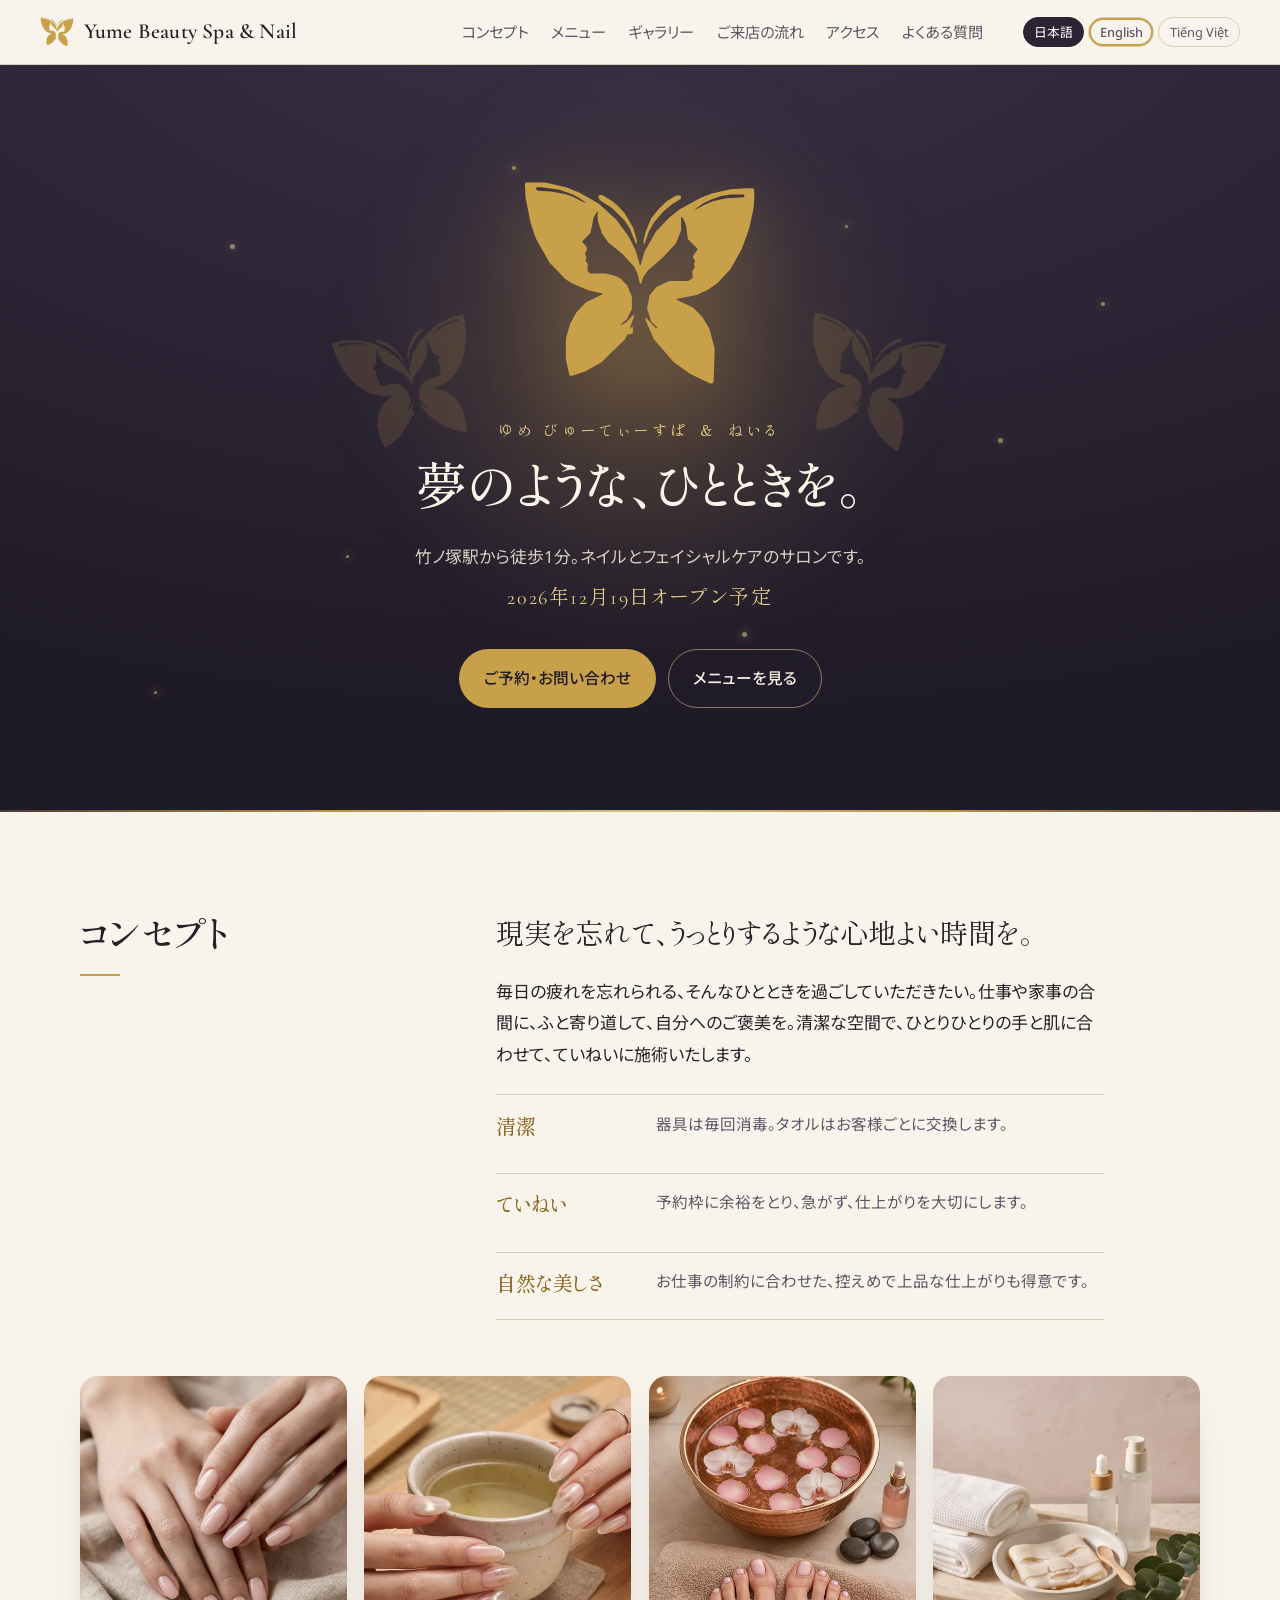
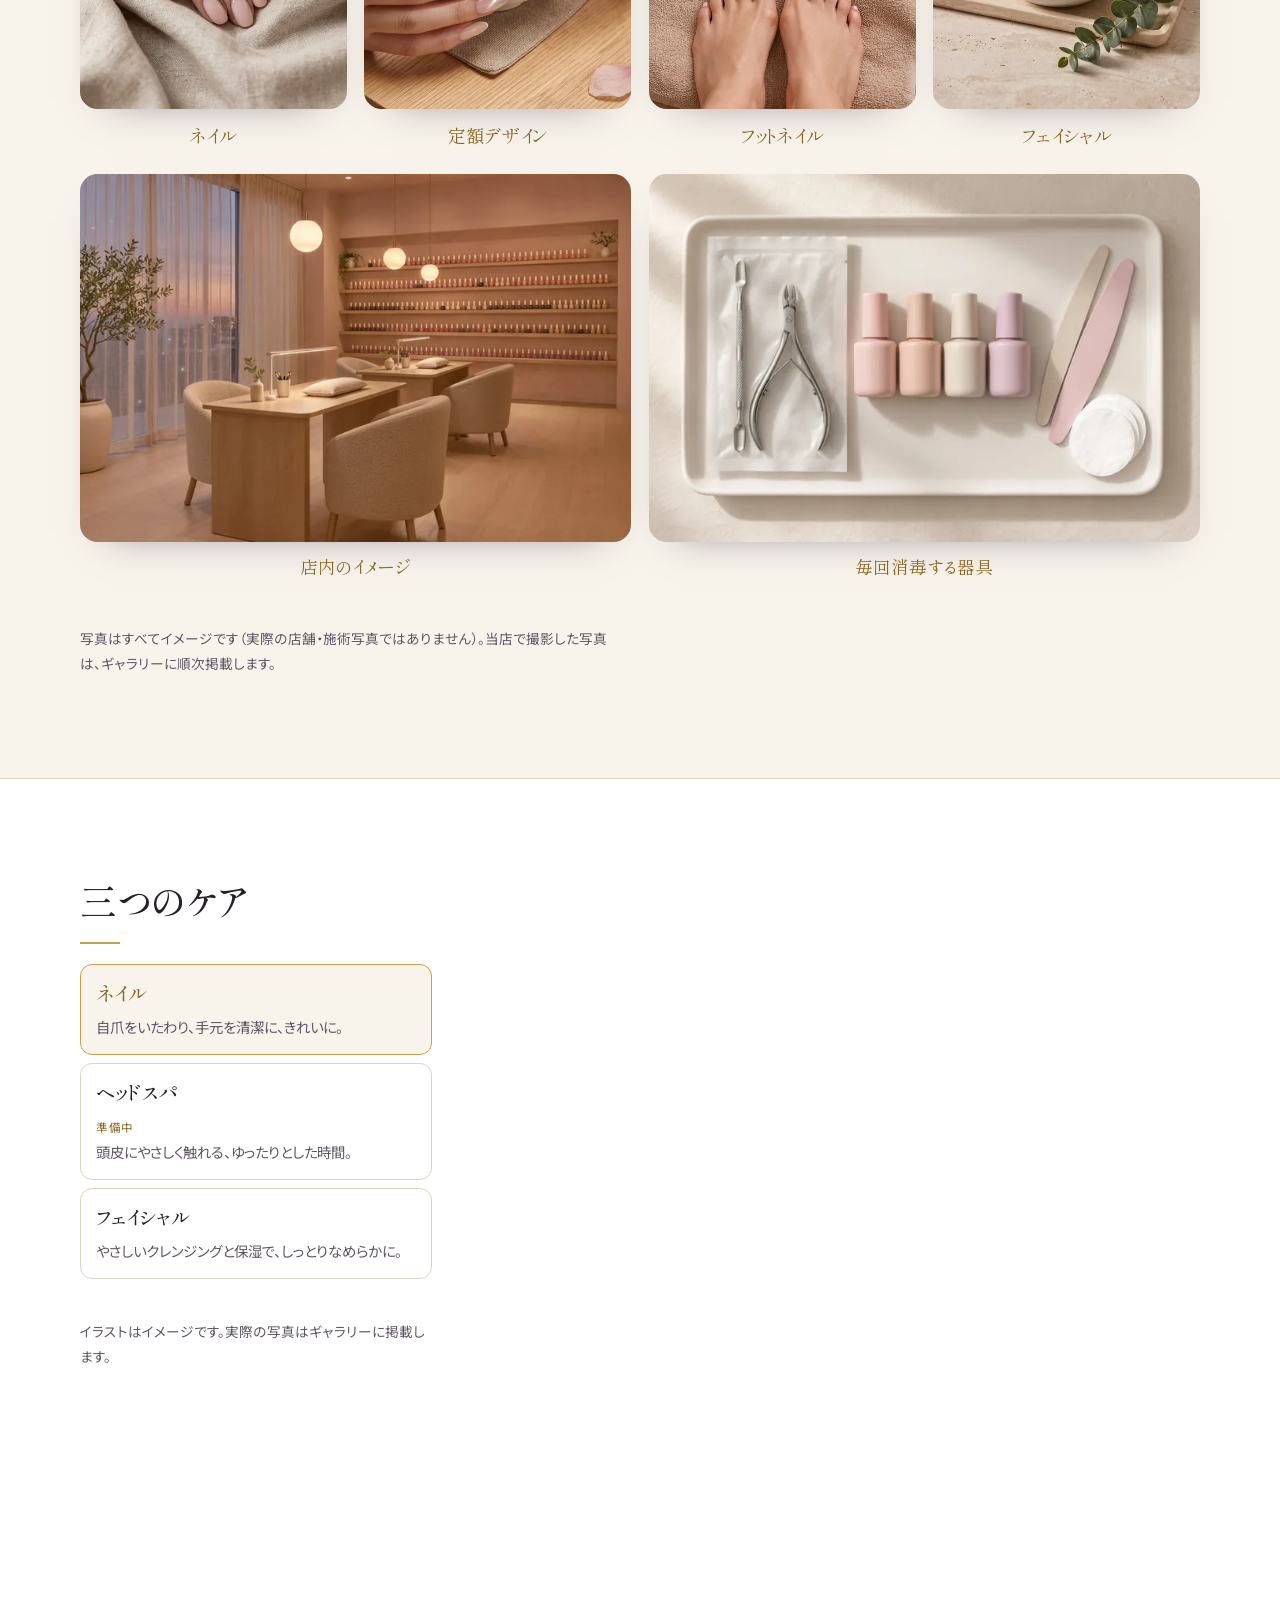
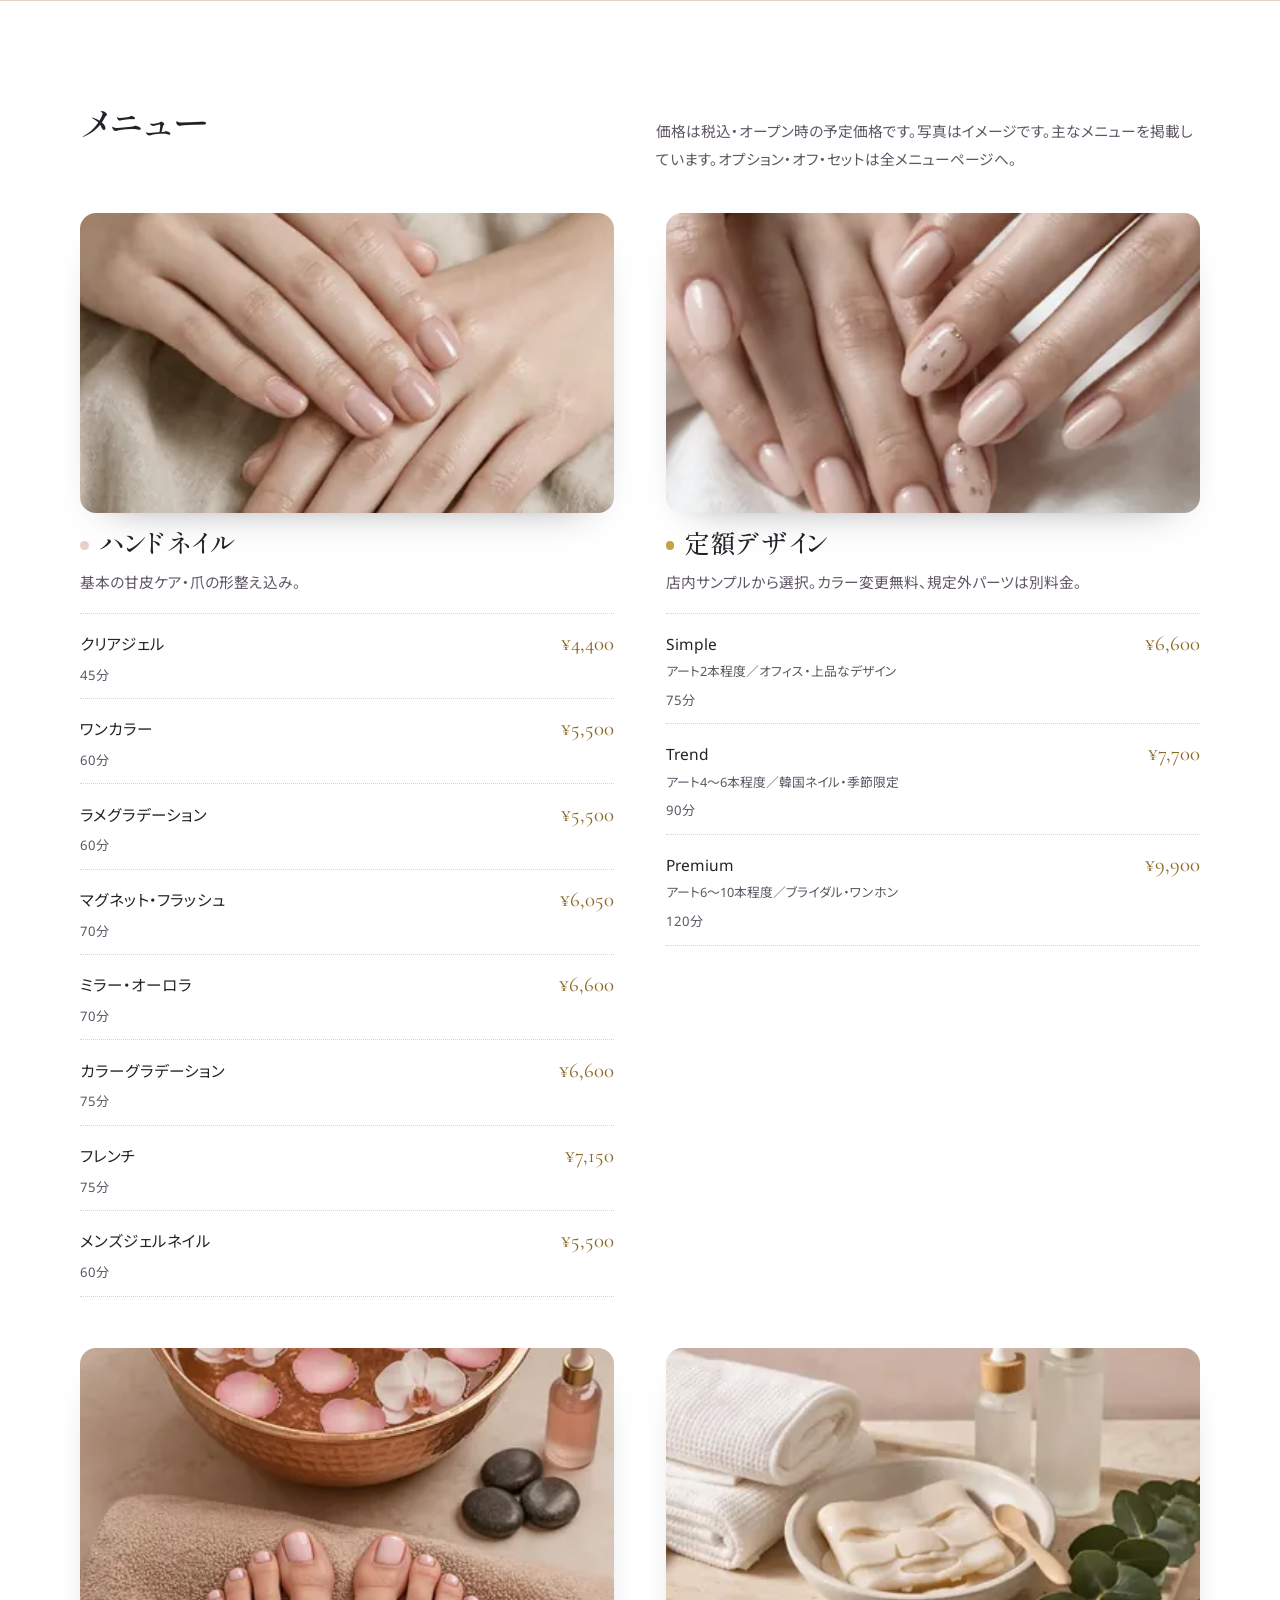
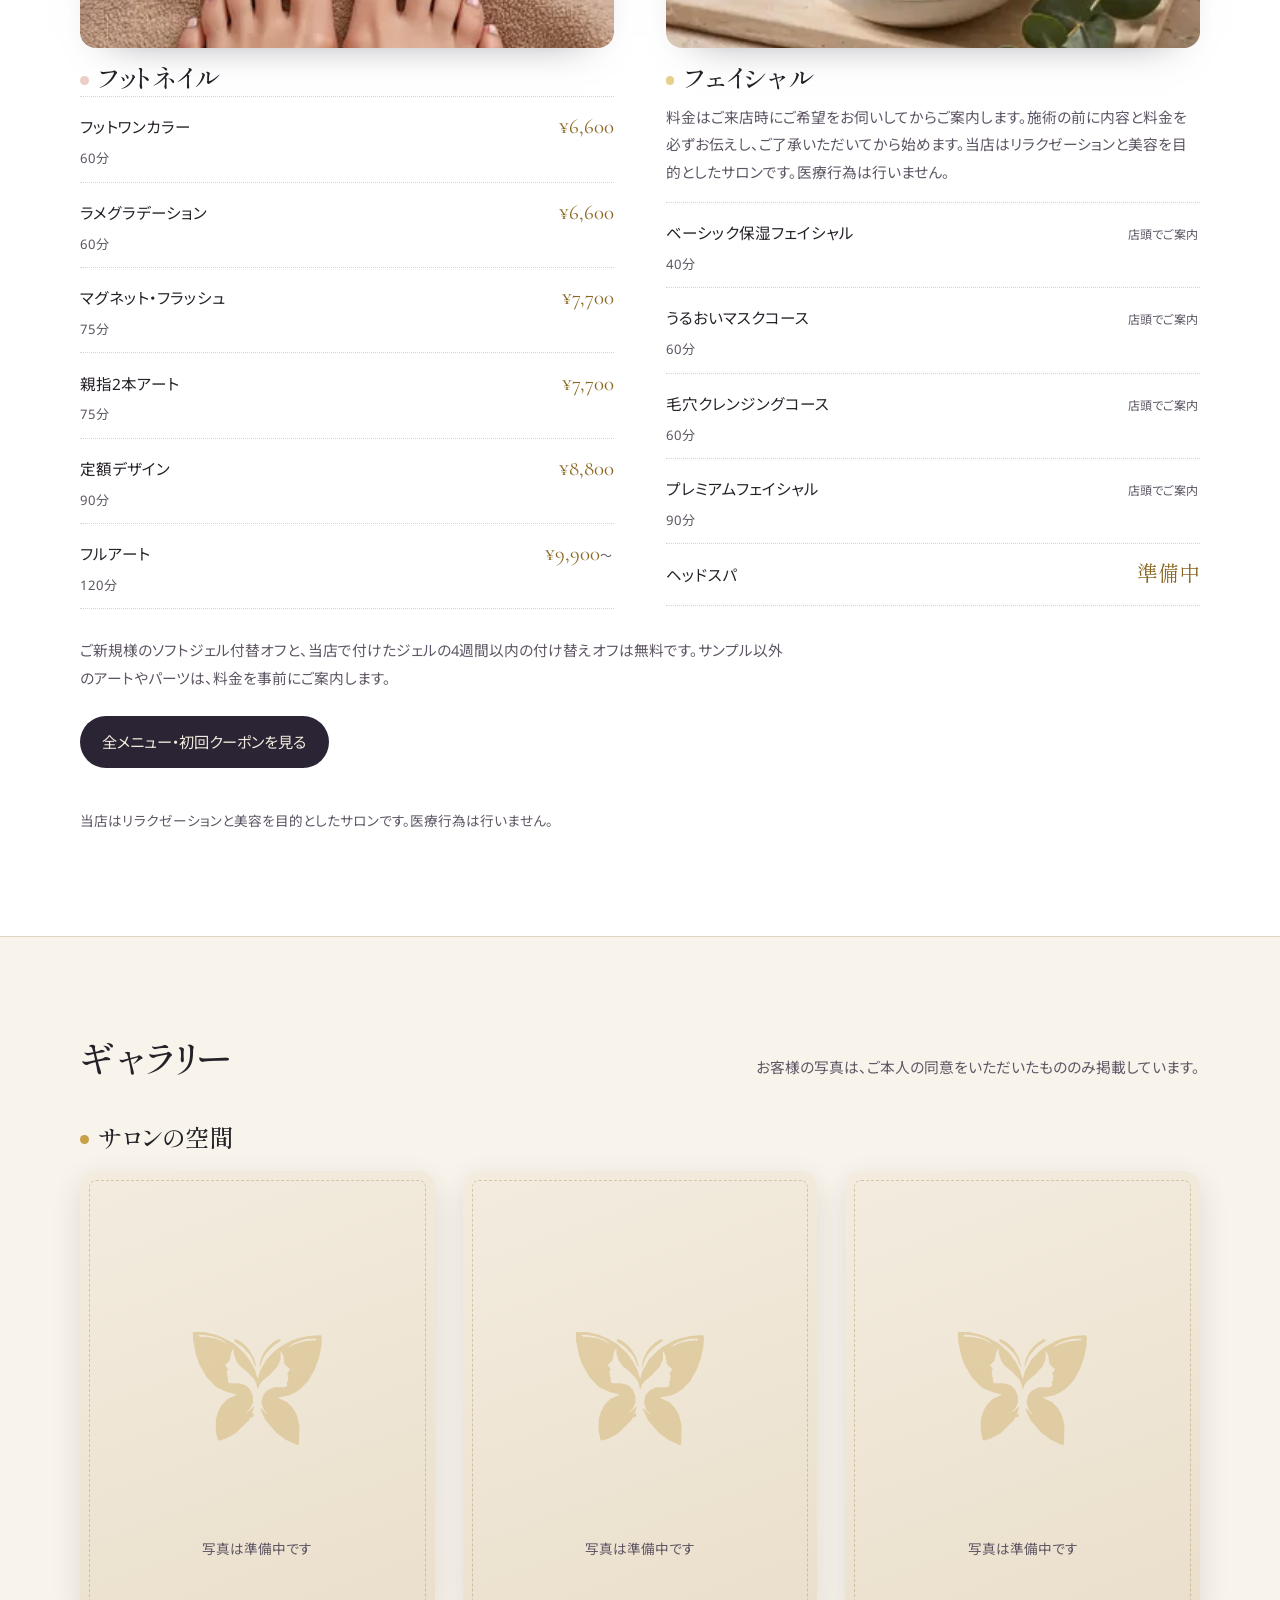
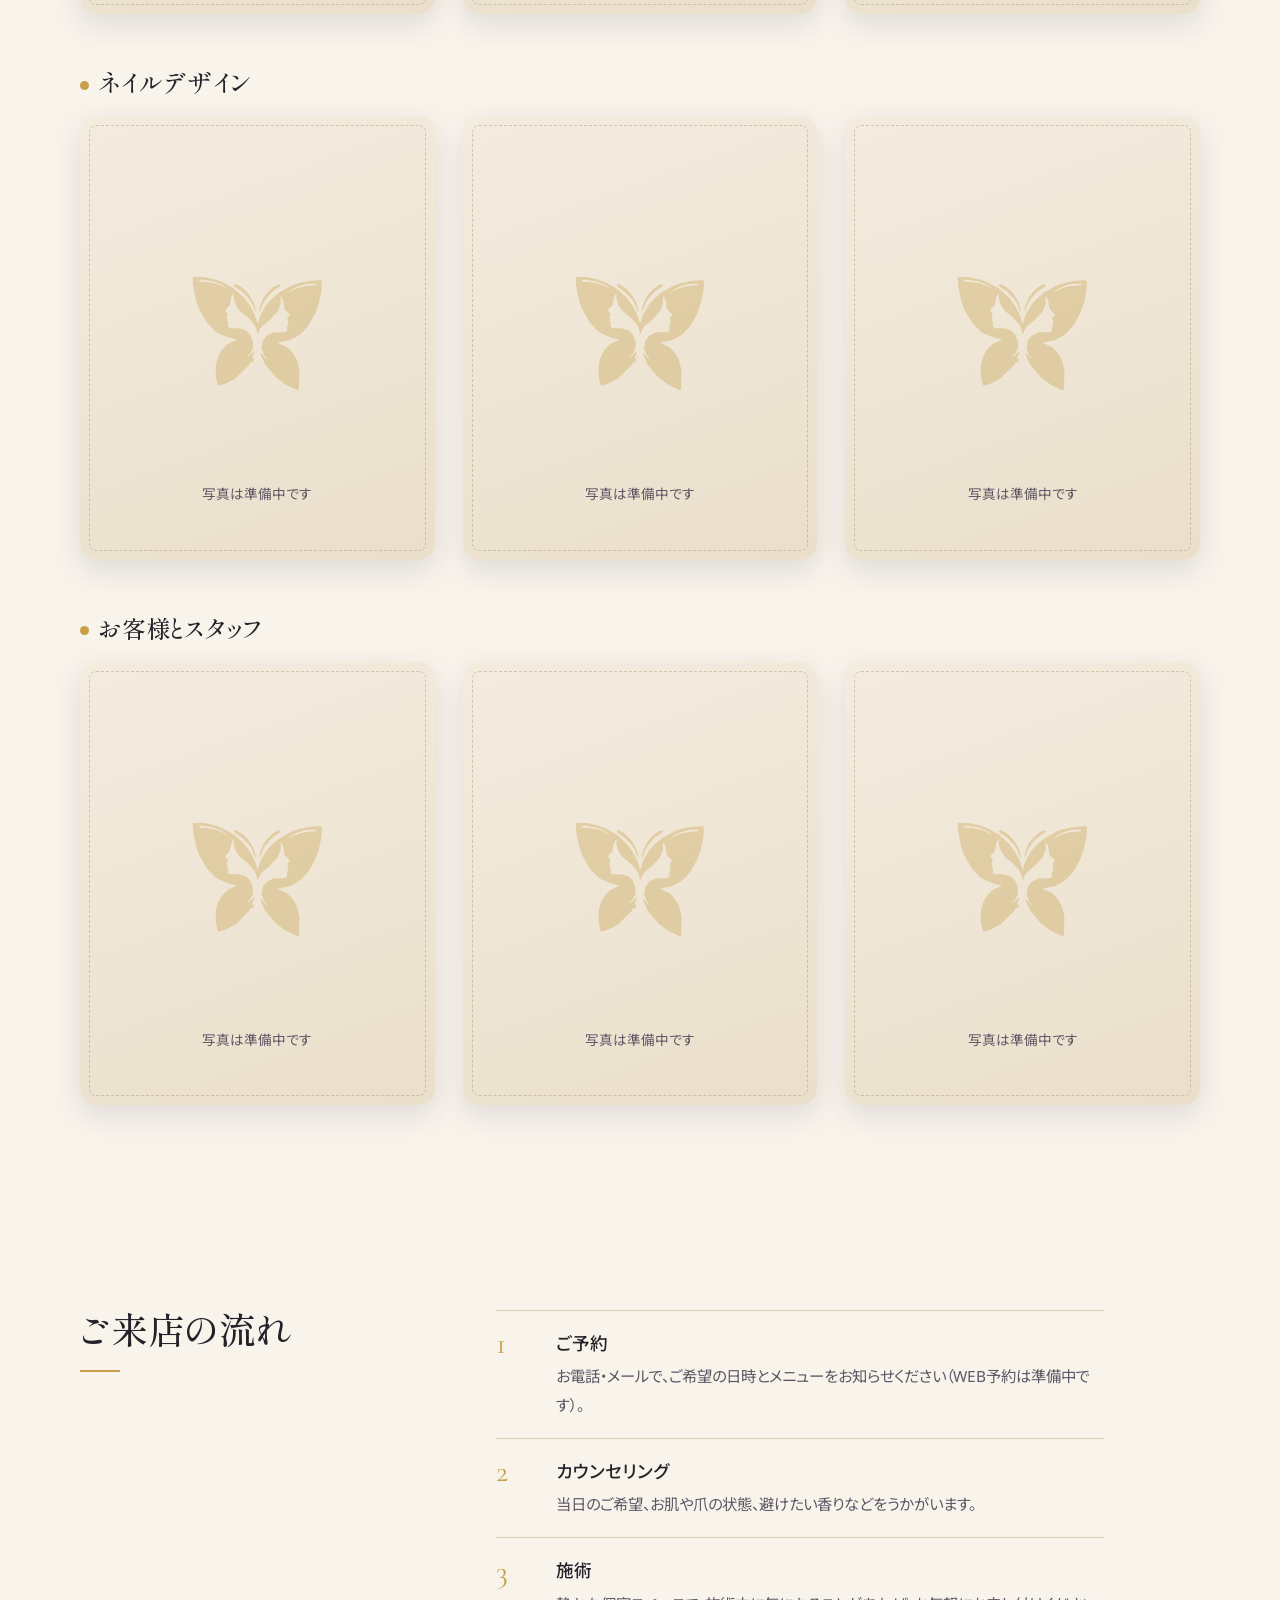
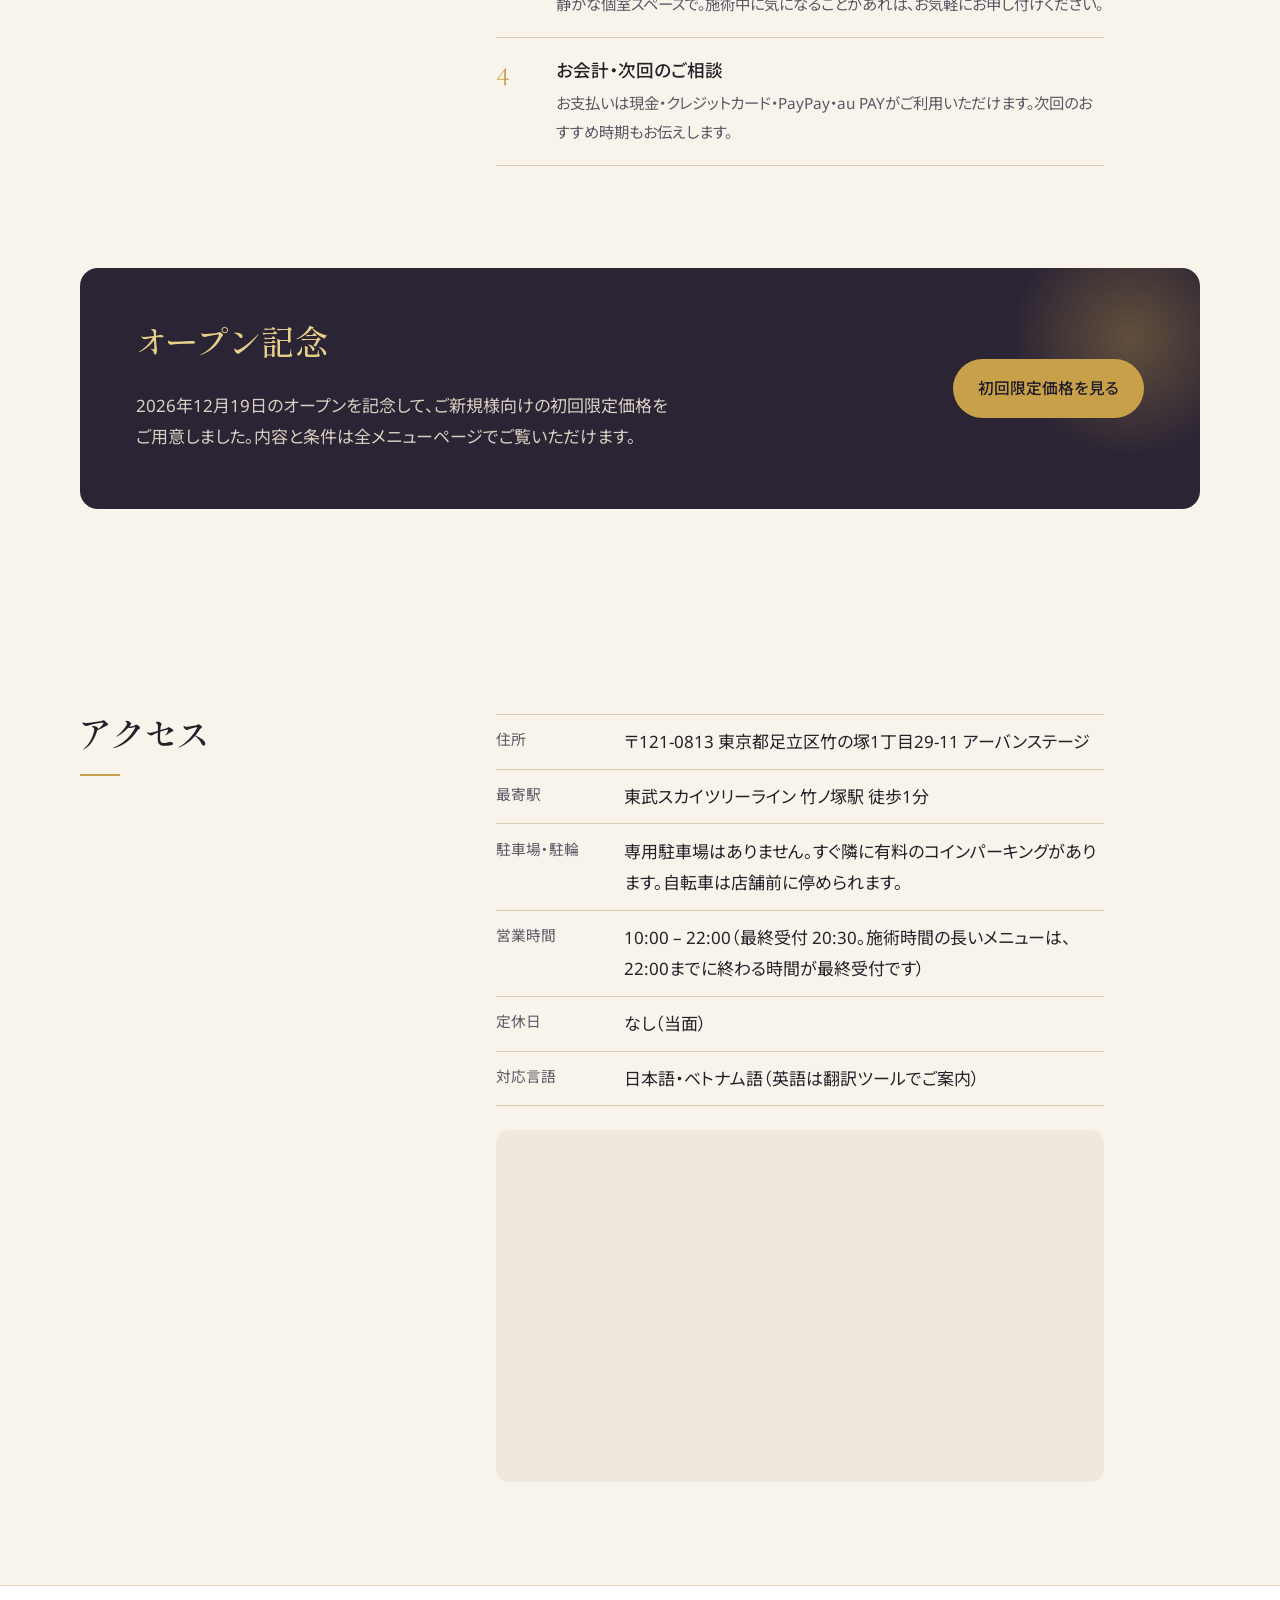
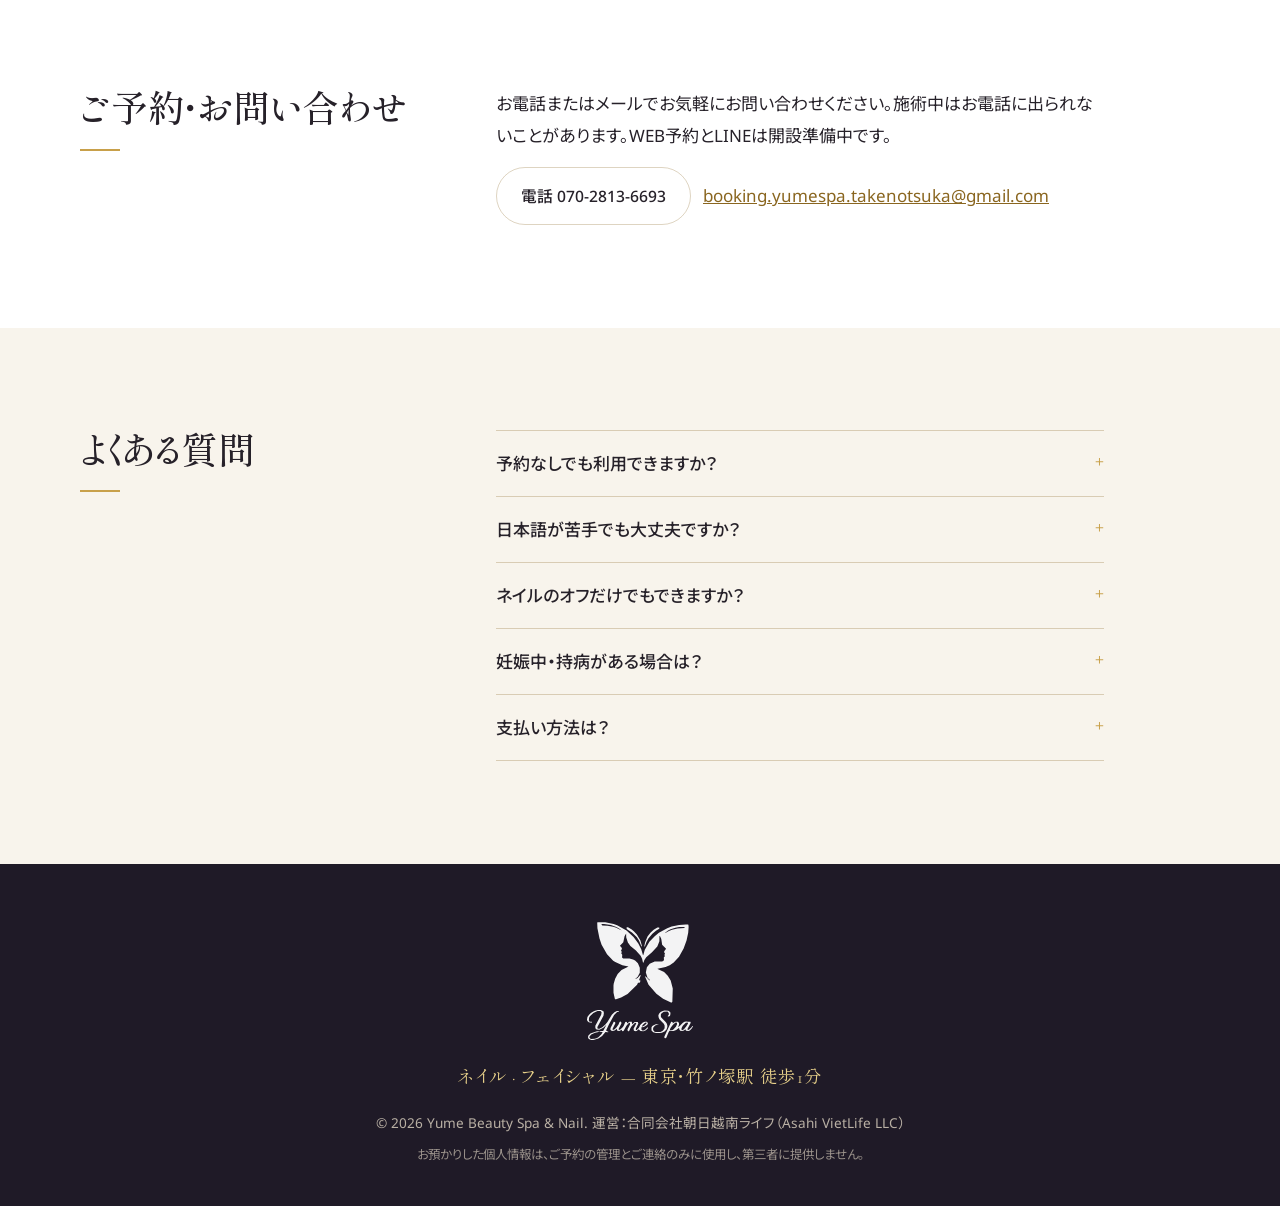
==== index.html @ cce5e90c "Gắn tên miền chính thức yumebeautyspa.com (L-023): tệp CNAME, BASE mới, dựng lại trang, sitemap, PDF" ====
<!doctype html>
<!-- Tệp này do tools/build.mjs tạo ra. Đừng sửa tay: sửa src/template.html hoặc assets/js/i18n.js rồi chạy node tools/build.mjs -->
<html lang="ja" data-page-lang="ja" data-base="">
<head>
  <meta charset="utf-8">
  <meta name="viewport" content="width=device-width, initial-scale=1">
  <title>Yume Beauty Spa &amp; Nail｜竹ノ塚駅徒歩1分のネイル＆フェイシャルケアサロン</title>
  <meta name="description" content="Yume Beauty Spa &amp; Nail は東京都足立区竹の塚、竹ノ塚駅から徒歩1分のネイル＆フェイシャルケアサロン。ジェルネイル、定額デザイン、長さ出し、フットネイル、フェイシャルケア。日本語・ベトナム語で対応。2026年12月19日オープン予定。">
  <meta property="og:title" content="Yume Beauty Spa &amp; Nail｜竹ノ塚駅徒歩1分のネイル＆フェイシャルケアサロン">
  <meta property="og:description" content="夢のような、ひとときを。竹ノ塚駅徒歩1分のネイル＆フェイシャルケアサロン。2026年12月19日オープン予定。">
  <meta property="og:type" content="website">
  <meta property="og:image" content="https://yumebeautyspa.com/assets/img/logo.png">
  <meta name="theme-color" content="#2B2434">
  <link rel="icon" href="assets/img/icon-32.png" sizes="32x32">
  <link rel="apple-touch-icon" href="assets/img/icon-180.png">
  <link rel="preconnect" href="https://fonts.googleapis.com">
  <link rel="preconnect" href="https://fonts.gstatic.com" crossorigin>
  <link href="https://fonts.googleapis.com/css2?family=Cormorant+Garamond:ital,wght@0,400;0,500;0,600;1,400&family=Shippori+Mincho:wght@400;500&family=Noto+Sans+JP:wght@400;500&family=Noto+Sans:wght@400;500&display=swap" rel="stylesheet">
  <link rel="stylesheet" href="assets/css/style.css">
  <script type="application/ld+json">
  {
    "@context": "https://schema.org",
    "@type": "BeautySalon",
    "name": "Yume Beauty Spa & Nail",
    "alternateName": "ユメ ビューティースパ＆ネイル",
    "description": "竹ノ塚駅徒歩1分のネイル＆フェイシャルケアサロン",
    "address": {
      "@type": "PostalAddress",
      "postalCode": "121-0813",
      "addressRegion": "東京都",
      "addressLocality": "足立区",
      "streetAddress": "竹の塚1丁目29-11 アーバンステージ",
      "addressCountry": "JP"
    },
    "geo": { "@type": "GeoCoordinates", "latitude": 35.7929113, "longitude": 139.7912284 },
    "hasMap": "https://www.google.com/maps?cid=10276560440520517902",
    "openingHours": "Mo-Su 10:00-22:00",
    "openingHoursSpecification": [{
      "@type": "OpeningHoursSpecification",
      "dayOfWeek": ["Monday", "Tuesday", "Wednesday", "Thursday", "Friday", "Saturday", "Sunday"],
      "opens": "10:00",
      "closes": "22:00"
    }],
    "url": "https://yumebeautyspa.com/",
    "telephone": "+81-70-2813-6693",
    "email": "booking.yumespa.takenotsuka@gmail.com",
    "priceRange": "¥¥",
    "paymentAccepted": "現金, クレジットカード, PayPay, au PAY",
    "knowsLanguage": ["ja", "vi"]
  }
  </script>
  <link rel="canonical" href="https://yumebeautyspa.com/">
  <link rel="alternate" hreflang="ja" href="https://yumebeautyspa.com/">
  <link rel="alternate" hreflang="en" href="https://yumebeautyspa.com/en/">
  <link rel="alternate" hreflang="vi" href="https://yumebeautyspa.com/vi/">
  <link rel="alternate" hreflang="x-default" href="https://yumebeautyspa.com/">
  <meta property="og:url" content="https://yumebeautyspa.com/">
  <script type="application/ld+json">
{
  "@context": "https://schema.org",
  "@type": "FAQPage",
  "inLanguage": "ja",
  "mainEntity": [
    {
      "@type": "Question",
      "name": "予約なしでも利用できますか？",
      "acceptedAnswer": {
        "@type": "Answer",
        "text": "空きがあればご案内できますが、小さなサロンのためご予約をおすすめします。"
      }
    },
    {
      "@type": "Question",
      "name": "日本語が苦手でも大丈夫ですか？",
      "acceptedAnswer": {
        "@type": "Answer",
        "text": "はい。ベトナム語でご案内できます。英語は翻訳ツールを使ってご案内します。"
      }
    },
    {
      "@type": "Question",
      "name": "ネイルのオフだけでもできますか？",
      "acceptedAnswer": {
        "@type": "Answer",
        "text": "できます。他店で付けたジェルのオフもご相談ください。"
      }
    },
    {
      "@type": "Question",
      "name": "妊娠中・持病がある場合は？",
      "acceptedAnswer": {
        "@type": "Answer",
        "text": "ご予約時にお知らせください。内容によってはお受けできないメニューがあります。医師にご相談のうえご利用ください。"
      }
    },
    {
      "@type": "Question",
      "name": "支払い方法は？",
      "acceptedAnswer": {
        "@type": "Answer",
        "text": "現金、クレジットカード（VISA・Mastercard・JCB・AMEX）、PayPay、au PAYがご利用いただけます。"
      }
    }
  ]
}
  </script>
</head>
<body>

<a class="skip" href="#menu" data-i18n="skip">メニューへ移動</a>

<header class="top" id="top">
  <a class="brand" href="#top" aria-label="Yume Beauty Spa &amp; Nail">
    <img src="assets/img/icon-gold.svg" alt="" width="34" height="30">
    <span>Yume Beauty Spa &amp; Nail</span>
  </a>
  <nav class="nav" aria-label="Site">
    <a href="#concept" data-i18n="nav.concept">コンセプト</a>
    <a href="#menu" data-i18n="nav.menu">メニュー</a>
    <a href="#gallery" data-i18n="nav.gallery">ギャラリー</a>
    <a href="#flow" data-i18n="nav.flow">ご来店の流れ</a>
    <a href="#access" data-i18n="nav.access">アクセス</a>
    <a href="#faq" data-i18n="nav.faq">よくある質問</a>
  </nav>
  <div class="lang" role="group" aria-label="Language">
    <button type="button" data-lang="ja" data-href="" aria-pressed="true">日本語</button>
    <button type="button" data-lang="en" data-href="en/" aria-pressed="false">English</button>
    <button type="button" data-lang="vi" data-href="vi/" aria-pressed="false">Tiếng Việt</button>
  </div>
</header>

<main>

  <!-- Techniques: 6-layer parallax scene, float loop, mouse parallax (desktop), gold particles, clip-path title reveal -->
  <section class="hero scene" data-scene="hero" aria-labelledby="hero-title">
    <div class="layer depth-0" data-depth="0" aria-hidden="true"></div>
    <div class="layer depth-1" data-depth="1" aria-hidden="true"><span class="glow"></span></div>
    <div class="layer depth-2" data-depth="2" aria-hidden="true">
      <img class="companion companion-l" src="assets/img/icon-gold.svg" alt="" width="458" height="405">
      <img class="companion companion-r" src="assets/img/icon-gold.svg" alt="" width="458" height="405">
    </div>
    <div class="layer depth-5" data-depth="5" aria-hidden="true"><span class="dust d1"></span><span class="dust d2"></span><span class="dust d3"></span><span class="dust d4"></span><span class="dust d5"></span><span class="dust d6"></span><span class="dust d7"></span><span class="dust d8"></span></div>
    <div class="hero-inner layer depth-4" data-depth="4">
      <img class="hero-butterfly" src="assets/img/icon-gold.svg" alt="" width="458" height="405" data-depth="3">
      <p class="hero-kana" data-i18n="hero.kana">ゆめ びゅーてぃーすぱ ＆ ねいる</p>
      <h1 id="hero-title" class="reveal-title" data-i18n="hero.title">夢のような、ひとときを。</h1>
      <p class="hero-lead" data-i18n="hero.lead">竹ノ塚駅から徒歩1分。ネイルとフェイシャルケアのサロンです。</p>
      <p class="hero-open" data-i18n="hero.open">2026年12月19日オープン予定</p>
      <div class="hero-actions">
        <a class="btn btn-gold" id="cta-line" href="#booking" data-i18n="cta.book">ご予約・お問い合わせ</a>
        <a class="btn btn-ghost" href="#menu" data-i18n="cta.menu">メニューを見る</a>
      </div>
    </div>
  </section>

  <section class="section concept" id="concept" aria-labelledby="concept-title">
    <div class="wrap two">
      <div class="col-title">
        <h2 id="concept-title" data-i18n="concept.title">コンセプト</h2>
      </div>
      <div class="col-body">
        <p class="big" data-animate="words" data-i18n="concept.lead">現実を忘れて、うっとりするような心地よい時間を。</p>
        <p data-i18n="concept.body">毎日の疲れを忘れられる、そんなひとときを過ごしていただきたい。仕事や家事の合間に、ふと寄り道して、自分へのご褒美を。清潔な空間で、ひとりひとりの手と肌に合わせて、ていねいに施術いたします。</p>
        <ul class="values">
          <li><strong data-i18n="concept.v1">清潔</strong><span data-i18n="concept.v1b">器具は毎回消毒。タオルはお客様ごとに交換します。</span></li>
          <li><strong data-i18n="concept.v2">ていねい</strong><span data-i18n="concept.v2b">予約枠に余裕をとり、急がず、仕上がりを大切にします。</span></li>
          <li><strong data-i18n="concept.v3">自然な美しさ</strong><span data-i18n="concept.v3b">お仕事の制約に合わせた、控えめで上品な仕上がりも得意です。</span></li>
        </ul>
      </div>
    </div>
    <!-- Ảnh minh họa do AI tạo (Canva, 26/11/2026) – không phải ảnh tại quán. Nguồn: assets/img/photos/CREDITS.md. Ảnh chụp tại quán thì đưa vào mục Gallery. -->
    <div class="wrap photo-wrap">
      <ul class="photo-band">
        <li><figure><img src="assets/img/photos/gel-one-900.webp" srcset="assets/img/photos/gel-one-480.webp 480w, assets/img/photos/gel-one-900.webp 900w" sizes="(max-width: 720px) 46vw, 260px" width="900" height="1125" loading="lazy" decoding="async" alt="ピンクベージュのワンカラージェルネイルをした手" data-i18n-alt="photos.a1"><figcaption data-i18n="photos.c1">ネイル</figcaption></figure></li>
        <li><figure><img src="assets/img/photos/set-design-900.webp" srcset="assets/img/photos/set-design-480.webp 480w, assets/img/photos/set-design-900.webp 900w" sizes="(max-width: 720px) 46vw, 260px" width="900" height="1125" loading="lazy" decoding="async" alt="フレンチとマグネットのデザインネイルをした手と湯のみ" data-i18n-alt="photos.a2"><figcaption data-i18n="photos.c2">定額デザイン</figcaption></figure></li>
        <li><figure><img src="assets/img/photos/foot-900.webp" srcset="assets/img/photos/foot-480.webp 480w, assets/img/photos/foot-900.webp 900w" sizes="(max-width: 720px) 46vw, 260px" width="900" height="1125" loading="lazy" decoding="async" alt="ピンクのフットネイルとフットバス" data-i18n-alt="photos.a4"><figcaption data-i18n="photos.c4">フットネイル</figcaption></figure></li>
        <li><figure><img src="assets/img/photos/facial-items-900.webp" srcset="assets/img/photos/facial-items-480.webp 480w, assets/img/photos/facial-items-900.webp 900w" sizes="(max-width: 720px) 46vw, 260px" width="900" height="1125" loading="lazy" decoding="async" alt="タオルとうるおいマスク、スキンケアボトル" data-i18n-alt="photos.a3"><figcaption data-i18n="photos.c3">フェイシャル</figcaption></figure></li>
      </ul>
      <ul class="space-band">
        <li><figure><img src="assets/img/photos/salon-1400.webp" srcset="assets/img/photos/salon-700.webp 700w, assets/img/photos/salon-1400.webp 1400w" sizes="(max-width: 720px) 92vw, 540px" width="1400" height="933" loading="lazy" decoding="async" alt="あたたかい照明のネイルサロンの店内イメージ" data-i18n-alt="photos.a5"><figcaption data-i18n="photos.c5">店内のイメージ</figcaption></figure></li>
        <li><figure><img src="assets/img/photos/tools-1400.webp" srcset="assets/img/photos/tools-700.webp 700w, assets/img/photos/tools-1400.webp 1400w" sizes="(max-width: 720px) 92vw, 540px" width="1400" height="933" loading="lazy" decoding="async" alt="個包装の器具とジェルのボトルを並べたトレー" data-i18n-alt="photos.a6"><figcaption data-i18n="photos.c6">毎回消毒する器具</figcaption></figure></li>
      </ul>
      <p class="note small photo-note" data-i18n="photos.note">写真はすべてイメージです（実際の店舗・施術写真ではありません）。当店で撮影した写真は、ギャラリーに順次掲載します。</p>
    </div>
  </section>


  <!-- Showcase: original 2.5D vector character, 3 states (nail / head spa / facial), tilt + layer parallax. Illustration only; real photos go in the gallery. -->
  <section class="section showcase" id="showcase" aria-labelledby="showcase-title">
    <div class="wrap two">
      <div class="col-title">
        <h2 id="showcase-title" data-i18n="showcase.title">三つのケア</h2>
        <div class="state-tabs" role="tablist" aria-label="Service">
          <button type="button" role="tab" aria-selected="true" data-state="nail"><strong data-i18n="showcase.nail">ネイル</strong><span data-i18n="showcase.nail.d">自爪をいたわり、手元を清潔に、きれいに。</span></button>
          <button type="button" role="tab" aria-selected="false" data-state="head"><strong data-i18n="showcase.head">ヘッドスパ</strong><em class="tab-soon" data-i18n="showcase.soon">準備中</em><span data-i18n="showcase.head.d">頭皮にやさしく触れる、ゆったりとした時間。</span></button>
          <button type="button" role="tab" aria-selected="false" data-state="facial"><strong data-i18n="showcase.facial">フェイシャル</strong><span data-i18n="showcase.facial.d">やさしいクレンジングと保湿で、しっとりなめらかに。</span></button>
        </div>
        <p class="note small" data-i18n="showcase.note">イラストはイメージです。実際の写真はギャラリーに掲載します。</p>
      </div>
      <div class="col-body figure-wrap">
        <div class="figure-stage" id="figure-stage">
          <svg class="figure" viewBox="0 0 600 660" role="img" aria-label="Illustration of a woman enjoying nail, head spa and facial care" xmlns="http://www.w3.org/2000/svg" xmlns:xlink="http://www.w3.org/1999/xlink">
            <defs>
              <radialGradient id="fg-glow" cx="50%" cy="45%" r="55%"><stop offset="0" stop-color="#E7D08A" stop-opacity=".55"/><stop offset=".6" stop-color="#C8A04A" stop-opacity=".12"/><stop offset="1" stop-color="#C8A04A" stop-opacity="0"/></radialGradient>
              <linearGradient id="fg-skin" x1="0" y1="0" x2="1" y2="1"><stop offset="0" stop-color="#F7EBDF"/><stop offset="1" stop-color="#EBD3BF"/></linearGradient>
              <linearGradient id="fg-hair" x1="0" y1="0" x2="1" y2="1"><stop offset="0" stop-color="#4A3F5C"/><stop offset="1" stop-color="#2B2434"/></linearGradient>
              <linearGradient id="fg-nail" x1="0" y1="0" x2="0" y2="1"><stop offset="0" stop-color="#F6E3C8"/><stop offset=".55" stop-color="#E2B9A8"/><stop offset="1" stop-color="#C8A04A"/></linearGradient>
              <linearGradient id="fg-mask" x1="0" y1="0" x2="0" y2="1"><stop offset="0" stop-color="#FFFFFF" stop-opacity=".92"/><stop offset="1" stop-color="#F3EBDD" stop-opacity=".82"/></linearGradient>
              <filter id="fg-soft" x="-20%" y="-20%" width="140%" height="140%"><feGaussianBlur stdDeviation="1.2"/></filter>
              <symbol id="fg-finger" viewBox="-14 -90 28 100"><rect x="-11" y="-80" width="22" height="90" rx="11" fill="url(#fg-skin)"/><rect x="-8" y="-82" width="16" height="22" rx="8" fill="url(#fg-nail)"/><rect x="-5" y="-78" width="4" height="9" rx="2" fill="#fff" opacity=".7"/></symbol>
            </defs>

            <g class="fg-layer fg-bg" data-fdepth="0">
              <circle cx="300" cy="330" r="250" fill="url(#fg-glow)"/>
              <circle class="fg-ring" cx="300" cy="330" r="235" fill="none" stroke="#C8A04A" stroke-opacity=".25" stroke-width="1.2" stroke-dasharray="4 10"/>
            </g>

            <g class="fg-layer fg-hair" data-fdepth="1">
              <path class="fg-hairmass" d="M312,140 C230,112 160,160 150,262 C142,340 176,410 214,468 C236,520 220,580 190,640 C170,678 190,700 236,690 C300,676 330,620 332,560 L332,470 C300,420 282,330 292,220 C296,180 304,156 312,140 Z" fill="url(#fg-hair)"/>
              <path class="fg-strand s1" d="M214,470 C236,520 228,600 196,660" fill="none" stroke="#C8A04A" stroke-opacity=".55" stroke-width="1.6" stroke-linecap="round"/>
              <path class="fg-strand s2" d="M246,440 C262,520 250,600 220,672" fill="none" stroke="#E7D08A" stroke-opacity=".5" stroke-width="1.3" stroke-linecap="round"/>
              <path class="fg-strand s3" d="M190,260 C178,330 190,392 210,440" fill="none" stroke="#C8A04A" stroke-opacity=".4" stroke-width="1.2" stroke-linecap="round"/>
            </g>

            <g class="fg-layer fg-face" data-fdepth="2">
              <path d="M312,140 C352,150 372,195 374,236 C375,250 366,256 370,268 C380,282 400,296 398,306 C395,316 378,316 377,322 C382,330 390,336 388,348 C386,360 374,360 376,370 C380,384 376,400 366,406 C348,416 328,422 316,436 C314,458 318,482 332,500 C352,524 386,536 420,546 C450,554 462,570 462,640 L190,640 L190,580 C226,564 262,534 276,498 C284,474 286,440 284,404 C290,380 292,330 290,280 C288,220 296,170 312,140 Z" fill="url(#fg-skin)"/>
              <path d="M318,440 C320,466 330,488 346,500" fill="none" stroke="#E0C4AE" stroke-width="1.2" stroke-linecap="round" opacity=".9"/>
              <path class="fg-robe" d="M150,640 C176,586 236,556 318,560 C372,562 420,580 446,604 C456,614 460,626 460,640 Z" fill="#EFE8DC"/>
              <path d="M156,632 C190,588 246,566 318,568 C372,570 418,588 444,610" fill="none" stroke="#C8A04A" stroke-opacity=".7" stroke-width="1.6" stroke-linecap="round"/>
              <path d="M316,436 C322,452 334,470 352,480" fill="none" stroke="#D9B9A6" stroke-width="1.4" stroke-linecap="round" opacity=".8"/>
              <path class="fg-brow" d="M336,242 C350,236 364,239 372,247" fill="none" stroke="#3A3147" stroke-width="2.2" stroke-linecap="round"/>
              <path class="fg-eye" d="M342,268 C352,276 364,276 372,268" fill="none" stroke="#3A3147" stroke-width="2" stroke-linecap="round"/>
              <path d="M372,268 L379,272 M366,274 L370,280 M358,276 L360,283" stroke="#3A3147" stroke-width="1.4" stroke-linecap="round"/>
              <ellipse cx="358" cy="330" rx="16" ry="9" fill="#D9A6A0" opacity=".32" filter="url(#fg-soft)"/>
              <path d="M378,338 C384,336 390,340 388,348 C386,356 378,356 376,352" fill="#D9A6A0" opacity=".85"/>
              <path d="M298,292 C290,286 286,298 290,306 C294,314 302,310 302,302" fill="url(#fg-skin)" stroke="#E0C4AE" stroke-width="1"/>
              <path class="fg-mask" d="M312,140 C352,150 372,195 374,236 C375,250 366,256 370,268 C380,282 400,296 398,306 C395,316 378,316 377,322 C382,330 390,336 388,348 C386,360 374,360 376,370 C380,384 376,400 366,406 C348,416 328,422 316,436 L292,420 C292,330 288,220 296,170 Z" fill="url(#fg-mask)" opacity="0"/>
              <g class="fg-maskdots" opacity="0" fill="#fff"><circle cx="340" cy="300" r="3"/><circle cx="330" cy="360" r="2.4"/><circle cx="352" cy="392" r="2"/></g>
            </g>

            <g class="fg-layer fg-carehands" data-fdepth="3" opacity="0" stroke="#E3C9B4" stroke-width="1">
              <g transform="translate(252,168) rotate(205)"><g class="fg-carehand ch1">
                <ellipse cx="0" cy="30" rx="26" ry="34" fill="url(#fg-skin)"/>
                <rect x="-24" y="-30" width="14" height="62" rx="7" fill="url(#fg-skin)"/><rect x="-7" y="-40" width="14" height="72" rx="7" fill="url(#fg-skin)"/><rect x="10" y="-36" width="14" height="68" rx="7" fill="url(#fg-skin)"/><rect x="26" y="-22" width="13" height="54" rx="6.5" fill="url(#fg-skin)"/>
              </g></g>
              <g transform="translate(334,122) rotate(168)"><g class="fg-carehand ch2">
                <ellipse cx="0" cy="30" rx="26" ry="34" fill="url(#fg-skin)"/>
                <rect x="-24" y="-30" width="14" height="62" rx="7" fill="url(#fg-skin)"/><rect x="-7" y="-40" width="14" height="72" rx="7" fill="url(#fg-skin)"/><rect x="10" y="-36" width="14" height="68" rx="7" fill="url(#fg-skin)"/><rect x="26" y="-22" width="13" height="54" rx="6.5" fill="url(#fg-skin)"/>
              </g></g>
            </g>

            <g class="fg-layer fg-hand" data-fdepth="4">
              <path d="M418,566 C414,530 426,508 452,504 C494,500 518,520 518,560 L516,632 C510,660 430,660 424,632 Z" fill="url(#fg-skin)"/>
              <use href="#fg-finger" x="-14" y="-90" width="28" height="100" transform="translate(438,516) rotate(-10)"/>
              <use href="#fg-finger" x="-14" y="-90" width="28" height="100" transform="translate(462,506) rotate(-3)"/>
              <use href="#fg-finger" x="-14" y="-90" width="28" height="100" transform="translate(486,510) rotate(4)"/>
              <use href="#fg-finger" x="-14" y="-90" width="28" height="100" transform="translate(508,524) rotate(13) scale(.9)"/>
              <use href="#fg-finger" x="-14" y="-90" width="28" height="100" transform="translate(420,580) rotate(-58) scale(.72)"/>
              <image class="fg-butterfly" href="assets/img/icon-gold.svg" x="404" y="402" width="54" height="48"/>
            </g>

            <g class="fg-layer fg-sparks" data-fdepth="5" fill="#E7D08A">
              <path class="fg-spark k1" d="M470,180 l3,9 9,3 -9,3 -3,9 -3,-9 -9,-3 9,-3z"/>
              <path class="fg-spark k2" d="M150,520 l2.5,7 7,2.5 -7,2.5 -2.5,7 -2.5,-7 -7,-2.5 7,-2.5z"/>
              <path class="fg-spark k3" d="M520,420 l2,6 6,2 -6,2 -2,6 -2,-6 -6,-2 6,-2z"/>
              <path class="fg-spark k4" d="M240,120 l2,6 6,2 -6,2 -2,6 -2,-6 -6,-2 6,-2z"/>
            </g>
          </svg>
        </div>
      </div>
    </div>
  </section>

  <section class="section menu" id="menu" aria-labelledby="menu-title">
    <div class="wrap">
      <div class="menu-head">
        <h2 id="menu-title" data-i18n="menu.title">メニュー</h2>
        <p class="note" data-i18n="menu.note">価格は税込・オープン時の予定価格です。写真はイメージです。主なメニューを掲載しています。オプション・オフ・セットは全メニューページへ。</p>
      </div>
      <div class="menu-grid" id="menu-grid" data-static="1"><div class="menu-card cat-hand"><img class="menu-thumb" src="assets/img/menu/clear-360.webp" width="360" height="450" loading="lazy" decoding="async" alt="クリアジェル"><h3><i aria-hidden="true"></i>ハンドネイル</h3><p class="d">基本の甘皮ケア・爪の形整え込み。</p><ul class="price-list"><li><span class="n">クリアジェル</span><span class="p">¥4,400</span><span class="t">45分</span></li><li><span class="n">ワンカラー</span><span class="p">¥5,500</span><span class="t">60分</span></li><li><span class="n">ラメグラデーション</span><span class="p">¥5,500</span><span class="t">60分</span></li><li><span class="n">マグネット・フラッシュ</span><span class="p">¥6,050</span><span class="t">70分</span></li><li><span class="n">ミラー・オーロラ</span><span class="p">¥6,600</span><span class="t">70分</span></li><li><span class="n">カラーグラデーション</span><span class="p">¥6,600</span><span class="t">75分</span></li><li><span class="n">フレンチ</span><span class="p">¥7,150</span><span class="t">75分</span></li><li><span class="n">メンズジェルネイル</span><span class="p">¥5,500</span><span class="t">60分</span></li></ul></div><div class="menu-card cat-fixed"><img class="menu-thumb" src="assets/img/menu/simple-360.webp" width="360" height="450" loading="lazy" decoding="async" alt="Simple"><h3><i aria-hidden="true"></i>定額デザイン</h3><p class="d">店内サンプルから選択。カラー変更無料、規定外パーツは別料金。</p><ul class="price-list"><li><span class="n">Simple<small class="d2">アート2本程度／オフィス・上品なデザイン</small></span><span class="p">¥6,600</span><span class="t">75分</span></li><li><span class="n">Trend<small class="d2">アート4〜6本程度／韓国ネイル・季節限定</small></span><span class="p">¥7,700</span><span class="t">90分</span></li><li><span class="n">Premium<small class="d2">アート6〜10本程度／ブライダル・ワンホン</small></span><span class="p">¥9,900</span><span class="t">120分</span></li></ul></div><div class="menu-card cat-foot"><img class="menu-thumb" src="assets/img/menu/foot-360.webp" width="360" height="450" loading="lazy" decoding="async" alt="フットワンカラー"><h3><i aria-hidden="true"></i>フットネイル</h3><ul class="price-list"><li><span class="n">フットワンカラー</span><span class="p">¥6,600</span><span class="t">60分</span></li><li><span class="n">ラメグラデーション</span><span class="p">¥6,600</span><span class="t">60分</span></li><li><span class="n">マグネット・フラッシュ</span><span class="p">¥7,700</span><span class="t">75分</span></li><li><span class="n">親指2本アート</span><span class="p">¥7,700</span><span class="t">75分</span></li><li><span class="n">定額デザイン</span><span class="p">¥8,800</span><span class="t">90分</span></li><li><span class="n">フルアート</span><span class="p">¥9,900<small>〜</small></span><span class="t">120分</span></li></ul></div><div class="menu-card cat-facial"><img class="menu-thumb" src="assets/img/menu/facial-360.webp" width="360" height="450" loading="lazy" decoding="async" alt="フェイシャル"><h3><i aria-hidden="true"></i>フェイシャル</h3><p class="d">料金はご来店時にご希望をお伺いしてからご案内します。施術の前に内容と料金を必ずお伝えし、ご了承いただいてから始めます。当店はリラクゼーションと美容を目的としたサロンです。医療行為は行いません。</p><ul class="price-list"><li><span class="n">ベーシック保湿フェイシャル</span><span class="p"><small>店頭でご案内</small></span><span class="t">40分</span></li><li><span class="n">うるおいマスクコース</span><span class="p"><small>店頭でご案内</small></span><span class="t">60分</span></li><li><span class="n">毛穴クレンジングコース</span><span class="p"><small>店頭でご案内</small></span><span class="t">60分</span></li><li><span class="n">プレミアムフェイシャル</span><span class="p"><small>店頭でご案内</small></span><span class="t">90分</span></li><li><span class="n">ヘッドスパ</span><span class="p">準備中</span><span class="t"></span></li></ul></div></div>
      <p class="note menu-off" data-i18n="menu.off">ご新規様のソフトジェル付替オフと、当店で付けたジェルの4週間以内の付け替えオフは無料です。サンプル以外のアートやパーツは、料金を事前にご案内します。</p>
      <p class="menu-print"><a class="link" href="menu/" data-i18n="menu.print">全メニュー・初回クーポンを見る</a></p>
      <p class="note small" data-i18n="menu.legal">当店はリラクゼーションと美容を目的としたサロンです。医療行為は行いません。</p>
    </div>
  </section>


  <!-- Gallery: 3D tilt cards, slots for salon / nail designs / guests. Images listed in assets/js/gallery.js -->
  <section class="section gallery" id="gallery" aria-labelledby="gallery-title">
    <div class="wrap">
      <div class="menu-head">
        <h2 id="gallery-title" data-i18n="gallery.title">ギャラリー</h2>
        <p class="note" data-i18n="gallery.note">お客様の写真は、ご本人の同意をいただいたもののみ掲載しています。</p>
      </div>
      <div class="gallery-groups" id="gallery-groups"></div>
    </div>
  </section>

  <section class="section flow" id="flow" aria-labelledby="flow-title">
    <div class="wrap two">
      <div class="col-title">
        <h2 id="flow-title" data-i18n="flow.title">ご来店の流れ</h2>
      </div>
      <div class="col-body">
        <ol class="steps">
          <li><strong data-i18n="flow.s1">ご予約</strong><span data-i18n="flow.s1b">お電話・メールで、ご希望の日時とメニューをお知らせください（WEB予約は準備中です）。</span></li>
          <li><strong data-i18n="flow.s2">カウンセリング</strong><span data-i18n="flow.s2b">当日のご希望、お肌や爪の状態、避けたい香りなどをうかがいます。</span></li>
          <li><strong data-i18n="flow.s3">施術</strong><span data-i18n="flow.s3b">静かな個室スペースで。施術中に気になることがあれば、お気軽にお申し付けください。</span></li>
          <li><strong data-i18n="flow.s4">お会計・次回のご相談</strong><span data-i18n="flow.s4b">お支払いは現金・クレジットカード・PayPay・au PAYがご利用いただけます。次回のおすすめ時期もお伝えします。</span></li>
        </ol>
      </div>
    </div>
  </section>

  <section class="section opening" id="opening" aria-labelledby="opening-title">
    <div class="wrap">
      <div class="opening-card">
        <h2 id="opening-title" data-i18n="opening.title">オープン記念</h2>
        <p data-i18n="opening.body">2026年12月19日のオープンを記念して、ご新規様向けの初回限定価格をご用意しました。内容と条件は全メニューページでご覧いただけます。</p>
        <a class="btn btn-gold" href="menu/#coupon" data-i18n="opening.cta">初回限定価格を見る</a>
      </div>
    </div>
  </section>

  <section class="section access" id="access" aria-labelledby="access-title">
    <div class="wrap two">
      <div class="col-title">
        <h2 id="access-title" data-i18n="access.title">アクセス</h2>
      </div>
      <div class="col-body">
        <dl class="info">
          <div><dt data-i18n="access.addr">住所</dt><dd data-i18n="access.addrv">〒121-0813 東京都足立区竹の塚1丁目29-11 アーバンステージ</dd></div>
          <div><dt data-i18n="access.station">最寄駅</dt><dd data-i18n="access.stationv">東武スカイツリーライン 竹ノ塚駅 徒歩1分</dd></div>
          <div><dt data-i18n="access.parking">駐車場・駐輪</dt><dd data-i18n="access.parkingv">専用駐車場はありません。すぐ隣に有料のコインパーキングがあります。自転車は店舗前に停められます。</dd></div>
          <div><dt data-i18n="access.hours">営業時間</dt><dd data-i18n="access.hoursv">10:00 – 22:00（最終受付 20:30。施術時間の長いメニューは、22:00までに終わる時間が最終受付です）</dd></div>
          <div><dt data-i18n="access.closed">定休日</dt><dd data-i18n="access.closedv">なし（当面）</dd></div>
          <div><dt data-i18n="access.lang">対応言語</dt><dd data-i18n="access.langv">日本語・ベトナム語（英語は翻訳ツールでご案内）</dd></div>
        </dl>
        <div class="map" id="map" aria-label="Map">
          <p data-i18n="access.map">地図を読み込んでいます。</p>
        </div>
      </div>
    </div>
  </section>

  <section class="section booking" id="booking" aria-labelledby="booking-title">
    <div class="wrap two">
      <div class="col-title">
        <h2 id="booking-title" data-i18n="booking.title">ご予約・お問い合わせ</h2>
      </div>
      <div class="col-body">
        <p data-i18n="booking.lead">お電話またはメールでお気軽にお問い合わせください。施術中はお電話に出られないことがあります。WEB予約とLINEは開設準備中です。</p>
        <ul class="contacts">
          <li><a class="btn btn-line" id="line-link" href="#" rel="noopener" target="_blank" data-i18n="booking.line">LINEで予約する</a></li>
          <li><a class="btn btn-ghost-dark" href="tel:+817028136693" data-i18n="booking.tel">電話 070-2813-6693</a></li>
          <li><a class="btn btn-ghost-dark" id="fb-link" href="#" rel="noopener" target="_blank" data-i18n="booking.fb">Facebook でメッセージ</a></li>
          <li><a class="link" href="mailto:booking.yumespa.takenotsuka@gmail.com">booking.yumespa.takenotsuka@gmail.com</a></li>
        </ul>
      </div>
    </div>
  </section>

  <section class="section faq" id="faq" aria-labelledby="faq-title">
    <div class="wrap two">
      <div class="col-title">
        <h2 id="faq-title" data-i18n="faq.title">よくある質問</h2>
      </div>
      <div class="col-body">
        <details><summary data-i18n="faq.q1">予約なしでも利用できますか？</summary><p data-i18n="faq.a1">空きがあればご案内できますが、小さなサロンのためご予約をおすすめします。</p></details>
        <details><summary data-i18n="faq.q2">日本語が苦手でも大丈夫ですか？</summary><p data-i18n="faq.a2">はい。ベトナム語でご案内できます。英語は翻訳ツールを使ってご案内します。</p></details>
        <details><summary data-i18n="faq.q3">ネイルのオフだけでもできますか？</summary><p data-i18n="faq.a3">できます。他店で付けたジェルのオフもご相談ください。</p></details>
        <details><summary data-i18n="faq.q4">妊娠中・持病がある場合は？</summary><p data-i18n="faq.a4">ご予約時にお知らせください。内容によってはお受けできないメニューがあります。医師にご相談のうえご利用ください。</p></details>
        <details><summary data-i18n="faq.q5">支払い方法は？</summary><p data-i18n="faq.a5">現金、クレジットカード（VISA・Mastercard・JCB・AMEX）、PayPay、au PAYがご利用いただけます。</p></details>
      </div>
    </div>
  </section>

</main>

<footer class="foot">
  <div class="wrap foot-inner">
    <img src="assets/img/logo-white.svg" alt="Yume Beauty Spa &amp; Nail" width="120" height="142" class="foot-logo">
    <p class="foot-tag" data-i18n="foot.tag">ネイル · フェイシャル — 東京・竹ノ塚駅 徒歩1分</p>
    <p class="foot-legal" data-i18n="foot.legal">© 2026 Yume Beauty Spa &amp; Nail. 運営：合同会社朝日越南ライフ（Asahi VietLife LLC）</p>
    <p class="foot-legal small" data-i18n="foot.privacy">お預かりした個人情報は、ご予約の管理とご連絡のみに使用し、第三者に提供しません。</p>
  </div>
</footer>

<div class="lightbox" id="lightbox" hidden><button type="button" class="lightbox-close" aria-label="Close">×</button><img alt=""></div>

<script src="assets/js/vendor/gsap.min.js"></script>
<script src="assets/js/vendor/ScrollTrigger.min.js"></script>
<script src="assets/js/i18n.js"></script>
<script src="assets/js/menu-data.js"></script>
<script src="assets/js/gallery.js"></script>
<script src="assets/js/main.js"></script>
<script src="assets/js/effects.js"></script>
<script src="assets/js/showcase.js"></script>
</body>
</html>
---- assets/css/style.css ----
/* Yume Spa — style
   Tokens: silk (page), night (hero/footer), gold (brand), petal (nails accent), ink (text) */
:root {
  --silk: #F8F4EC;
  --silk-deep: #EFE8DC;
  --night: #2B2434;
  --night-deep: #1F1A27;
  --gold: #C8A04A;
  --gold-deep: #8A6620;
  --gold-light: #E7D08A;
  --petal: #E9CFC6;
  --ink: #262129;
  --ink-soft: #5E5664;
  --line: rgba(138, 102, 32, .28);
  --display: "Cormorant Garamond", "Shippori Mincho", "Hiragino Mincho ProN", "Yu Mincho", serif;
  --body: "Noto Sans", "Noto Sans JP", "Hiragino Sans", "Yu Gothic", system-ui, sans-serif;
  --wrap: 1120px;
  --measure: 38rem;
}

* { box-sizing: border-box; }
html { scroll-behavior: smooth; -webkit-text-size-adjust: 100%; }
@media (prefers-reduced-motion: reduce) { html { scroll-behavior: auto; } }
body {
  margin: 0;
  background: var(--silk);
  color: var(--ink);
  font-family: var(--body);
  font-size: 1.0625rem;
  line-height: 1.85;
  font-feature-settings: "palt";
}
img { max-width: 100%; height: auto; display: block; }
a { color: var(--gold-deep); }
h1, h2, h3 { font-family: var(--display); font-weight: 500; line-height: 1.25; margin: 0; }
p { margin: 0 0 1rem; }
:focus-visible { outline: 2px solid var(--gold); outline-offset: 3px; }

.skip { position: absolute; left: -999px; top: 8px; background: var(--night); color: #fff; padding: .5rem .9rem; border-radius: 4px; z-index: 50; }
.skip:focus { left: 8px; }

/* ---------- header ---------- */
.top {
  position: sticky; top: 0; z-index: 20;
  display: flex; align-items: center; gap: 1.5rem;
  padding: .75rem clamp(1rem, 4vw, 2.5rem);
  background: rgba(248, 244, 236, .9);
  backdrop-filter: blur(10px);
  border-bottom: 1px solid var(--line);
}
.brand { display: inline-flex; align-items: center; gap: .6rem; white-space: nowrap; text-decoration: none; color: var(--ink); font-family: var(--display); font-size: 1.35rem; font-weight: 600; letter-spacing: .01em; }
.nav { display: flex; gap: 1.4rem; margin-left: auto; }
.nav a { text-decoration: none; color: var(--ink-soft); font-size: .95rem; }
.nav a:hover { color: var(--gold-deep); }
.lang { display: flex; gap: .25rem; margin-left: 1rem; }
.lang button {
  font: inherit; font-size: .8rem; line-height: 1;
  padding: .45rem .65rem; border-radius: 999px;
  border: 1px solid var(--line); background: transparent; color: var(--ink-soft); cursor: pointer;
}
.lang button[aria-pressed="true"] { background: var(--night); color: #fff; border-color: var(--night); }
@media (max-width: 760px) {
  .nav { display: none; }
  .lang { margin-left: auto; gap: .2rem; }
  .lang button { font-size: .72rem; padding: .4rem .5rem; white-space: nowrap; }
  .brand { font-size: 1rem; min-width: 0; }
  .brand span { white-space: normal; line-height: 1.1; max-width: 7.5em; }
  .top { gap: .5rem; padding-left: .9rem; padding-right: .9rem; }
}

/* ---------- hero ---------- */
.hero {
  background: radial-gradient(120% 80% at 50% 0%, #3A3147 0%, var(--night) 55%, var(--night-deep) 100%);
  color: #F5EFE3;
  text-align: center;
  padding: clamp(4rem, 10vw, 7rem) 1.25rem clamp(4rem, 9vw, 6.5rem);
  position: relative;
  overflow: hidden;
}
.hero::after {
  content: ""; position: absolute; left: 50%; bottom: 0; width: 120vw; height: 2px; transform: translateX(-50%);
  background: linear-gradient(90deg, transparent, var(--gold) 30%, var(--gold-light) 50%, var(--gold) 70%, transparent);
  opacity: .9;
}
.hero-inner { max-width: 48rem; margin: 0 auto; }
.hero-butterfly {
  width: clamp(150px, 26vw, 240px); margin: 0 auto 1.75rem;
  filter: drop-shadow(0 18px 40px rgba(200, 160, 74, .28));
  animation: breathe 7s ease-in-out infinite;
  transform-origin: 50% 70%;
}
@keyframes breathe { 0%, 100% { transform: scale(1); } 50% { transform: scale(1.035); } }
@media (prefers-reduced-motion: reduce) { .hero-butterfly { animation: none; } }
.hero-kana { font-family: var(--display); color: var(--gold-light); letter-spacing: .35em; font-size: .95rem; margin-bottom: .75rem; }
.hero h1 { font-size: clamp(2rem, 5vw, 3.2rem); color: #FBF6EA; letter-spacing: .02em; text-wrap: balance; }
.hero-lead { max-width: 32rem; margin: 1.25rem auto .5rem; color: #D9D0C3; font-size: 1.05rem; }
.hero-open { color: var(--gold-light); font-family: var(--display); font-size: 1.25rem; letter-spacing: .08em; margin-bottom: 2rem; }
.hero-actions { display: flex; gap: .75rem; justify-content: center; flex-wrap: wrap; }

/* ---------- buttons ---------- */
.btn {
  display: inline-block; text-decoration: none; font-weight: 500; font-size: .98rem;
  padding: .85rem 1.5rem; border-radius: 999px; border: 1px solid transparent;
  transition: background-color .2s, color .2s, border-color .2s;
}
.btn-gold { background: var(--gold); color: var(--night-deep); }
.btn-gold:hover { background: var(--gold-light); }
.btn-ghost { border-color: rgba(231, 208, 138, .55); color: #F5EFE3; }
.btn-ghost:hover { border-color: var(--gold-light); color: var(--gold-light); }
.btn-ghost-dark { border-color: var(--line); color: var(--ink); }
.btn-ghost-dark:hover { border-color: var(--gold-deep); color: var(--gold-deep); }
.btn-line { background: #06C755; color: #fff; }
.btn-line:hover { background: #05b04b; }
.link { color: var(--gold-deep); }

/* ---------- sections ---------- */
.section { padding: clamp(3.5rem, 8vw, 6.5rem) clamp(1.25rem, 4vw, 2.5rem); }
.wrap { max-width: var(--wrap); margin: 0 auto; }
.two { display: grid; grid-template-columns: minmax(0, 1fr) minmax(0, 2fr); gap: clamp(1.5rem, 5vw, 5rem); align-items: start; }
.col-title h2 { font-size: clamp(1.7rem, 3vw, 2.3rem); position: sticky; top: 5.5rem; }
.col-title h2::after { content: ""; display: block; width: 2.5rem; height: 2px; background: var(--gold); margin-top: .9rem; }
.col-body { max-width: var(--measure); }
.big { font-family: var(--display); font-size: clamp(1.35rem, 2.4vw, 1.75rem); line-height: 1.5; color: var(--ink); margin-bottom: 1.25rem; }
@media (max-width: 760px) {
  .two { grid-template-columns: 1fr; gap: 1.25rem; }
  .col-title h2 { position: static; }
}

/* concept values */
.values { list-style: none; padding: 0; margin: 1.5rem 0 0; display: grid; gap: .75rem; }
.values li { display: grid; grid-template-columns: 9rem 1fr; gap: 1rem; padding: .9rem 0; border-top: 1px solid var(--line); }
.values li:last-child { border-bottom: 1px solid var(--line); }
.values strong { font-family: var(--display); font-size: 1.25rem; font-weight: 500; color: var(--gold-deep); }
.values span { color: var(--ink-soft); font-size: .97rem; }
@media (max-width: 480px) { .values li { grid-template-columns: 1fr; gap: .2rem; } }

/* ---------- menu ---------- */
.menu { background: #fff; border-top: 1px solid var(--line); border-bottom: 1px solid var(--line); }
.menu-head { display: flex; flex-wrap: wrap; align-items: baseline; justify-content: space-between; gap: 1rem; margin-bottom: 2.5rem; }
.menu-head h2 { font-size: clamp(1.7rem, 3vw, 2.3rem); }
.note { color: var(--ink-soft); font-size: .92rem; max-width: 34rem; margin: 0; }
.note.small { font-size: .85rem; margin-top: 2.5rem; }
.menu-grid { display: grid; grid-template-columns: repeat(2, minmax(0, 1fr)); gap: clamp(1.5rem, 4vw, 3.5rem); }
@media (max-width: 760px) { .menu-grid { grid-template-columns: 1fr; gap: 2.5rem; } }
.menu-thumb { width: 100%; aspect-ratio: 16 / 9; object-fit: cover; border-radius: 1rem; margin-bottom: 1rem; box-shadow: 0 18px 40px -30px rgba(43, 36, 52, .6); }
.price-list .d2 { display: block; color: var(--ink-soft); font-size: .8rem; margin-top: .1rem; }
.menu-print { margin-top: 1.5rem; }
.menu-print .link { display: inline-block; padding: .75rem 1.4rem; border-radius: 999px; background: var(--night); color: #F3EBDD; text-decoration: none; font-size: .95rem; }
.menu-print .link:hover { background: var(--gold-deep); }
.menu-card h3 { font-size: 1.6rem; color: var(--ink); display: flex; align-items: center; gap: .6rem; }
.menu-card h3 i { width: .55rem; height: .55rem; border-radius: 50%; background: var(--gold); display: inline-block; }
.menu-card.cat-hand h3 i, .menu-card.cat-foot h3 i { background: var(--petal); }
.menu-card.cat-facial h3 i { background: var(--gold-light); }
.menu-card .d { color: var(--ink-soft); font-size: .92rem; margin: .5rem 0 1rem; }
.price-list { list-style: none; margin: 0; padding: 0; }
.price-list li { display: grid; grid-template-columns: 1fr auto; gap: .25rem 1rem; align-items: baseline; padding: .7rem 0; border-top: 1px dotted var(--line); }
.price-list li:last-child { border-bottom: 1px dotted var(--line); }
.price-list .n { grid-column: 1; grid-row: 1; font-size: .97rem; }
.price-list .t { grid-column: 1; grid-row: 2; color: var(--ink-soft); font-size: .82rem; }
.price-list .p { grid-column: 2; grid-row: 1 / span 2; font-family: var(--display); font-size: 1.3rem; color: var(--gold-deep); white-space: nowrap; }
.price-list .p small { font-family: var(--body); font-size: .75rem; color: var(--ink-soft); margin-right: .15rem; }

/* ---------- flow ---------- */
.steps { list-style: none; counter-reset: step; margin: 0; padding: 0; }
.steps li { counter-increment: step; display: grid; grid-template-columns: 2.75rem 1fr; gap: .25rem 1rem; padding: 1rem 0 1.1rem; border-top: 1px solid var(--line); }
.steps li:last-child { border-bottom: 1px solid var(--line); }
.steps li::before { content: counter(step); grid-row: 1 / span 2; font-family: var(--display); font-size: 1.9rem; color: var(--gold); line-height: 1; padding-top: .15rem; }
.steps strong { font-weight: 500; font-size: 1.1rem; }
.steps span { color: var(--ink-soft); font-size: .96rem; }

/* ---------- opening ---------- */
.opening { padding-top: 0; }
.opening-card {
  background: var(--night); color: #F5EFE3; border-radius: 18px;
  padding: clamp(2rem, 5vw, 3.5rem);
  display: grid; grid-template-columns: 1fr auto; gap: 1.5rem 3rem; align-items: center;
  position: relative; overflow: hidden;
}
.opening-card::before {
  content: ""; position: absolute; right: -60px; top: -60px; width: 260px; height: 260px; border-radius: 50%;
  background: radial-gradient(circle, rgba(200,160,74,.35), transparent 65%);
}
.opening-card h2 { font-size: clamp(1.6rem, 3vw, 2.1rem); color: var(--gold-light); grid-column: 1; }
.opening-card p { grid-column: 1; margin: 0; color: #D9D0C3; max-width: 34rem; }
.opening-card .btn { grid-column: 2; grid-row: 1 / span 2; position: relative; }
@media (max-width: 700px) { .opening-card { grid-template-columns: 1fr; } .opening-card .btn { grid-column: 1; grid-row: auto; justify-self: start; } }

/* ---------- access ---------- */
.info { margin: 0 0 1.5rem; }
.info div { display: grid; grid-template-columns: 7rem 1fr; gap: 1rem; padding: .7rem 0; border-top: 1px solid var(--line); }
.info div:last-child { border-bottom: 1px solid var(--line); }
.info dt { color: var(--ink-soft); font-size: .92rem; }
.info dd { margin: 0; }
.map { background: var(--silk-deep); border-radius: 14px; min-height: 220px; display: grid; place-items: center; color: var(--ink-soft); font-size: .92rem; text-align: center; padding: 1rem; }
.map iframe { width: 100%; height: 320px; border: 0; border-radius: 14px; }
@media (max-width: 480px) { .info div { grid-template-columns: 1fr; gap: 0; } }

/* ---------- booking ---------- */
.booking { background: #fff; border-top: 1px solid var(--line); }
.contacts { list-style: none; padding: 0; margin: 1rem 0 0; display: flex; flex-wrap: wrap; gap: .75rem; align-items: center; }

/* ---------- faq ---------- */
details { border-top: 1px solid var(--line); padding: .25rem 0; }
details:last-of-type { border-bottom: 1px solid var(--line); }
summary { cursor: pointer; padding: .8rem 0; font-weight: 500; list-style: none; display: flex; justify-content: space-between; gap: 1rem; }
summary::-webkit-details-marker { display: none; }
summary::after { content: "+"; color: var(--gold); font-family: var(--display); font-size: 1.4rem; line-height: 1; }
details[open] summary::after { content: "–"; }
details p { color: var(--ink-soft); font-size: .96rem; margin: 0 0 1rem; }

/* ---------- footer ---------- */
.foot { background: var(--night-deep); color: #B9B0A4; padding: 3.5rem 1.25rem 2.5rem; text-align: center; }
.foot-logo { margin: 0 auto 1.25rem; width: 110px; opacity: .95; }
.foot-tag { font-family: var(--display); color: var(--gold-light); font-size: 1.1rem; letter-spacing: .04em; }
.foot-legal { font-size: .85rem; margin: .25rem 0; }
.foot-legal.small { font-size: .78rem; opacity: .8; max-width: 36rem; margin: .5rem auto 0; }

/* ======================================================================
   2.5D layer: hero scene, gallery tilt cards, lightbox, reduced motion
   ====================================================================== */
.scene { position: relative; overflow: hidden; }
.layer { position: absolute; inset: -15% 0; pointer-events: none; }
.layer.depth-4 { position: relative; inset: auto; pointer-events: auto; }
.depth-0 { z-index: 0; background: radial-gradient(120% 80% at 50% 0%, #3A3147 0%, var(--night) 55%, var(--night-deep) 100%); }
.depth-1 { z-index: 1; }
.depth-1 .glow { position: absolute; left: 50%; top: 42%; width: 46vw; max-width: 620px; aspect-ratio: 1; transform: translate(-50%, -50%);
  background: radial-gradient(circle, rgba(200,160,74,.32) 0%, rgba(200,160,74,.08) 45%, transparent 70%); filter: blur(28px); }
.depth-2 { z-index: 2; }
.companion { position: absolute; top: 38%; width: clamp(70px, 11vw, 150px); height: auto; opacity: .16; filter: blur(.6px); }
.companion-l { left: calc(50% - clamp(75px, 13vw, 120px) - clamp(110px, 14vw, 200px)); transform: rotate(-14deg); animation: floatL 11s ease-in-out infinite; }
.companion-r { right: calc(50% - clamp(75px, 13vw, 120px) - clamp(110px, 14vw, 200px)); transform: rotate(12deg); animation: floatR 13s ease-in-out infinite; }
@keyframes floatL { 0%,100% { transform: rotate(-14deg) translateY(0); } 50% { transform: rotate(-10deg) translateY(-14px); } }
@keyframes floatR { 0%,100% { transform: rotate(12deg) translateY(0); } 50% { transform: rotate(16deg) translateY(-18px); } }
.hero-inner.depth-4 { z-index: 4; }
.hero-butterfly { position: relative; z-index: 3; }
.depth-5 { z-index: 5; }
.dust { position: absolute; width: 5px; height: 5px; border-radius: 50%; background: var(--gold-light); opacity: .55; box-shadow: 0 0 10px 2px rgba(231,208,138,.35); animation: dust 9s ease-in-out infinite; }
.dust.d1 { left: 18%; top: 30%; animation-delay: 0s; }   .dust.d2 { left: 27%; top: 62%; width: 3px; height: 3px; animation-delay: -2s; }
.dust.d3 { left: 40%; top: 22%; width: 4px; height: 4px; animation-delay: -4s; } .dust.d4 { left: 58%; top: 70%; animation-delay: -1s; }
.dust.d5 { left: 66%; top: 28%; width: 3px; height: 3px; animation-delay: -6s; } .dust.d6 { left: 78%; top: 50%; animation-delay: -3s; }
.dust.d7 { left: 86%; top: 36%; width: 4px; height: 4px; animation-delay: -5s; } .dust.d8 { left: 12%; top: 76%; width: 3px; height: 3px; animation-delay: -7s; }
@keyframes dust { 0%,100% { transform: translate(0,0); opacity: .35; } 50% { transform: translate(8px,-22px); opacity: .8; } }
@media (max-width: 760px) { .companion { display: none; } .dust.d2, .dust.d5, .dust.d7 { display: none; } }

/* title reveal (clip-path, GPU safe) */
.reveal-title { clip-path: inset(0 0 0 0); }

/* word lighting */
[data-animate="words"] .w { display: inline-block; }

/* ---------- gallery ---------- */
.gallery { background: var(--silk); }
.gallery-groups { display: grid; gap: clamp(2rem, 5vw, 3.5rem); }
.gallery-group h3 { font-size: 1.5rem; margin-bottom: 1rem; display: flex; align-items: center; gap: .6rem; }
.gallery-group h3 i { width: .55rem; height: .55rem; border-radius: 50%; background: var(--gold); display: inline-block; }
.tilt-grid { display: grid; grid-template-columns: repeat(3, minmax(0, 1fr)); gap: clamp(1rem, 2.5vw, 1.75rem); perspective: 1200px; }
@media (max-width: 760px) { .tilt-grid { grid-template-columns: repeat(2, minmax(0, 1fr)); } }
@media (max-width: 420px) { .tilt-grid { grid-template-columns: 1fr 1fr; gap: .75rem; } }
.tilt { position: relative; aspect-ratio: 4 / 5; border-radius: 16px; overflow: hidden; transform-style: preserve-3d;
  transition: transform .25s ease, box-shadow .25s ease; box-shadow: 0 10px 30px rgba(43,36,52,.12); background: var(--silk-deep); border: 0; padding: 0; cursor: zoom-in; }
.tilt img { width: 100%; height: 100%; object-fit: cover; display: block; transform: translateZ(20px) scale(1.02); }
.tilt .shine { position: absolute; inset: 0; background: linear-gradient(115deg, rgba(255,255,255,0) 40%, rgba(255,255,255,.28) 50%, rgba(255,255,255,0) 60%); opacity: 0; transition: opacity .25s; pointer-events: none; transform: translateZ(30px); }
.tilt:hover .shine, .tilt:focus-visible .shine { opacity: 1; }
.tilt.placeholder { cursor: default; display: grid; place-items: center; text-align: center; color: var(--ink-soft); font-size: .85rem;
  background: linear-gradient(160deg, #F3ECDF 0%, #EADFCB 100%); outline: 1px dashed var(--line); outline-offset: -10px; }
.tilt.placeholder img { width: 38%; height: auto; opacity: .35; object-fit: contain; transform: translateZ(10px); margin-bottom: .5rem; }
.tilt.placeholder span { position: absolute; bottom: 12%; left: 0; right: 0; padding: 0 .75rem; }
.tilt .cap { position: absolute; left: 0; right: 0; bottom: 0; padding: 1.5rem .85rem .7rem; color: #fff; font-size: .82rem; background: linear-gradient(transparent, rgba(31,26,39,.75)); transform: translateZ(25px); }

/* lightbox */
.lightbox { position: fixed; inset: 0; z-index: 60; background: rgba(31,26,39,.92); display: grid; place-items: center; padding: 1.5rem; }
.lightbox[hidden] { display: none; }
.lightbox img { max-width: min(92vw, 1100px); max-height: 88vh; border-radius: 12px; box-shadow: 0 30px 80px rgba(0,0,0,.5); }
.lightbox-close { position: absolute; top: 1rem; right: 1.25rem; font-size: 2rem; line-height: 1; background: none; border: 0; color: #F5EFE3; cursor: pointer; }

/* reduced motion */
@media (prefers-reduced-motion: reduce) {
  *, *::before, *::after { animation-duration: 0.01ms !important; animation-iteration-count: 1 !important; transition-duration: 0.01ms !important; scroll-behavior: auto !important; }
}
@media (max-width: 760px) { .tilt-grid .tilt.placeholder:nth-child(n+3) { display: none; } }

/* ---------- showcase: 2.5D character ---------- */
.showcase { background: #fff; border-top: 1px solid var(--line); }
.state-tabs { display: grid; gap: .5rem; margin-top: 1.25rem; }
.state-tabs button { all: unset; cursor: pointer; display: grid; gap: .1rem; padding: .8rem .95rem; border-radius: 12px; border: 1px solid var(--line); transition: border-color .2s, background-color .2s; }
.state-tabs button strong { font-family: var(--display); font-weight: 500; font-size: 1.2rem; color: var(--ink); }
.state-tabs button span { font-size: .9rem; color: var(--ink-soft); }
.state-tabs button:hover { border-color: var(--gold-deep); }
.state-tabs button[aria-selected="true"] { background: var(--silk); border-color: var(--gold); }
.state-tabs button[aria-selected="true"] strong { color: var(--gold-deep); }
.state-tabs button:focus-visible { outline: 2px solid var(--gold); }
.figure-wrap { max-width: none; perspective: 1400px; }
.figure-stage { transform-style: preserve-3d; transition: transform .35s ease; will-change: transform; }
.figure { width: 100%; max-width: 560px; height: auto; display: block; margin: 0 auto; filter: drop-shadow(0 30px 50px rgba(43,36,52,.18)); }
.fg-layer { transform-box: fill-box; transform-origin: center; }
.fg-hairmass { transform-origin: 300px 140px; animation: hairSway 9s ease-in-out infinite; }
.fg-strand { stroke-dasharray: 6 8; animation: strandFlow 6s linear infinite; }
.fg-strand.s2 { animation-duration: 8s; } .fg-strand.s3 { animation-duration: 7s; }
.fg-butterfly { transform-origin: 431px 426px; animation: flap 1.6s ease-in-out infinite; }
.fg-spark { transform-box: fill-box; transform-origin: center; animation: twinkle 3.2s ease-in-out infinite; }
.fg-spark.k2 { animation-delay: -1s; } .fg-spark.k3 { animation-delay: -2s; } .fg-spark.k4 { animation-delay: -.5s; }
.fg-ring { transform-origin: 300px 330px; animation: spin 60s linear infinite; }
.fg-carehand { animation: knead 2.2s ease-in-out infinite; }
.fg-carehand.ch2 { animation-delay: -1.1s; }
@keyframes hairSway { 0%,100% { transform: rotate(0deg); } 50% { transform: rotate(1.4deg); } }
@keyframes strandFlow { to { stroke-dashoffset: -56; } }
@keyframes flap { 0%,100% { transform: scaleX(1); } 50% { transform: scaleX(.72); } }
@keyframes twinkle { 0%,100% { opacity: .25; transform: scale(.7) rotate(0deg); } 50% { opacity: 1; transform: scale(1.15) rotate(20deg); } }
@keyframes spin { to { transform: rotate(360deg); } }
@keyframes knead { 0%,100% { transform: translateY(0); } 50% { transform: translateY(6px); } }
@media (max-width: 760px) { .figure { max-width: 420px; } .state-tabs { grid-template-columns: 1fr 1fr 1fr; gap: .4rem; } .state-tabs button { padding: .6rem .6rem; } .state-tabs button span { display: none; } }

/* Nút ngôn ngữ được gợi ý theo trình duyệt của khách (không đổi nội dung trang) */
.lang button.suggest{box-shadow:0 0 0 2px #C8A04A inset;font-weight:500}

/* Nhóm dịch vụ đang chuẩn bị: không hiện giá */
.menu-card .soon { margin: 0; padding: .9rem 0; border-top: 1px dotted var(--line); border-bottom: 1px dotted var(--line); color: var(--gold-deep); font-size: .95rem; }
.menu-off { margin-top: 1.75rem; max-width: 44rem; }

/* Dải ảnh minh họa dưới phần Concept */
.photo-wrap { margin-top: 3.5rem; }
.photo-band { list-style: none; margin: 0; padding: 0; display: grid; grid-template-columns: repeat(4, 1fr); gap: 1.1rem; }
.space-band { list-style: none; margin: 1.25rem 0 0; padding: 0; display: grid; grid-template-columns: 1fr 1fr; gap: 1.1rem; }
.space-band figure { margin: 0; }
.space-band img { display: block; width: 100%; height: auto; aspect-ratio: 3 / 2; object-fit: cover; border-radius: 1.1rem; background: var(--silk-deep); box-shadow: 0 18px 40px -28px rgba(43, 36, 52, .55); }
.space-band figcaption { margin-top: .7rem; font-family: var(--display); font-size: 1.1rem; color: var(--gold-deep); text-align: center; }
.photo-band figure { margin: 0; }
.photo-band img { display: block; width: 100%; height: auto; aspect-ratio: 4 / 5; object-fit: cover; border-radius: 1.1rem; background: var(--silk-deep); box-shadow: 0 18px 40px -28px rgba(43, 36, 52, .55); }
.photo-band figcaption { margin-top: .7rem; font-family: var(--display); font-size: 1.15rem; color: var(--gold-deep); text-align: center; }
.photo-note { margin-top: 1.25rem; }
@media (max-width: 720px) {
  .photo-wrap { margin-top: 2.5rem; }
  .photo-band { gap: .6rem; grid-template-columns: repeat(2, 1fr); }
  .space-band { grid-template-columns: 1fr; gap: .9rem; }
  .photo-band img { border-radius: .7rem; }
  .photo-band figcaption { font-size: .95rem; margin-top: .45rem; }
}

/* Nhãn "đang chuẩn bị" trên thẻ head spa ở mục Ba dịch vụ */
.state-tabs .tab-soon { display: block; margin-top: .15rem; font-style: normal; font-family: var(--body); font-size: .72rem; letter-spacing: .04em; color: var(--gold-deep); }
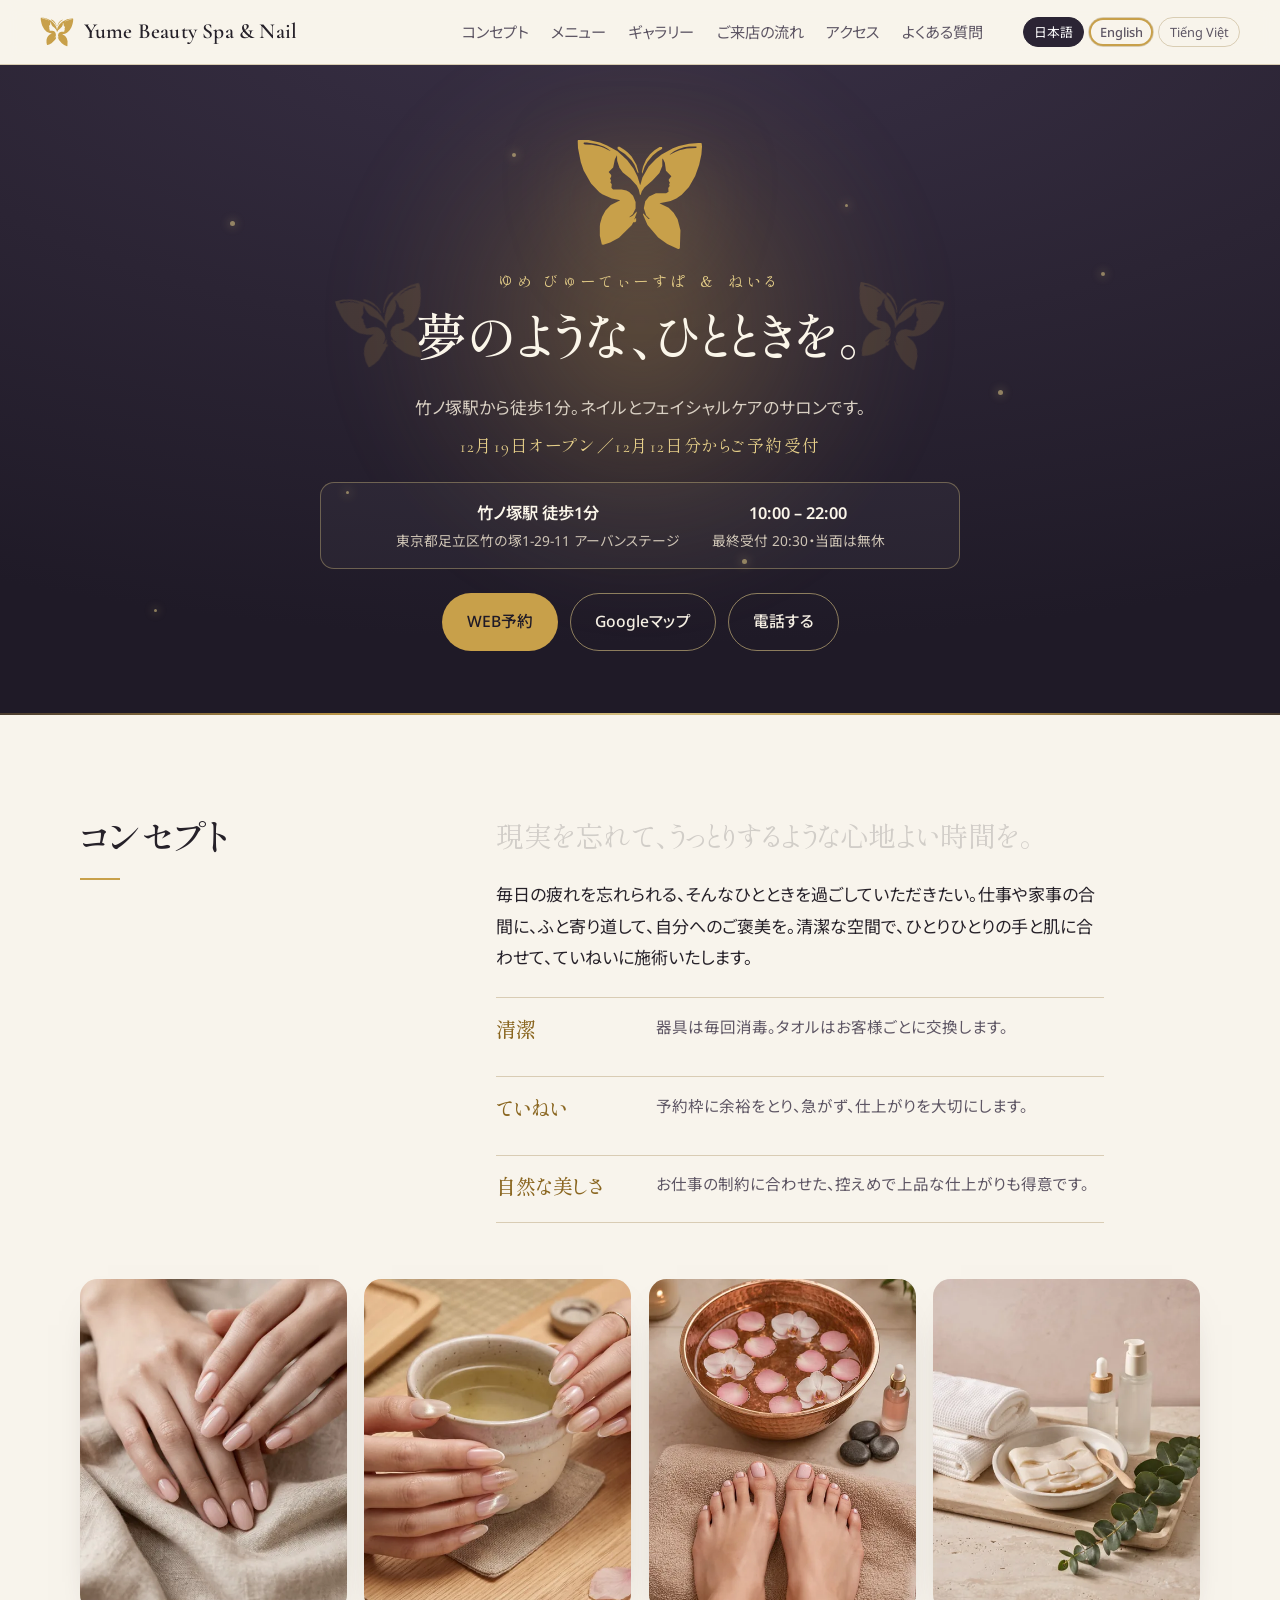
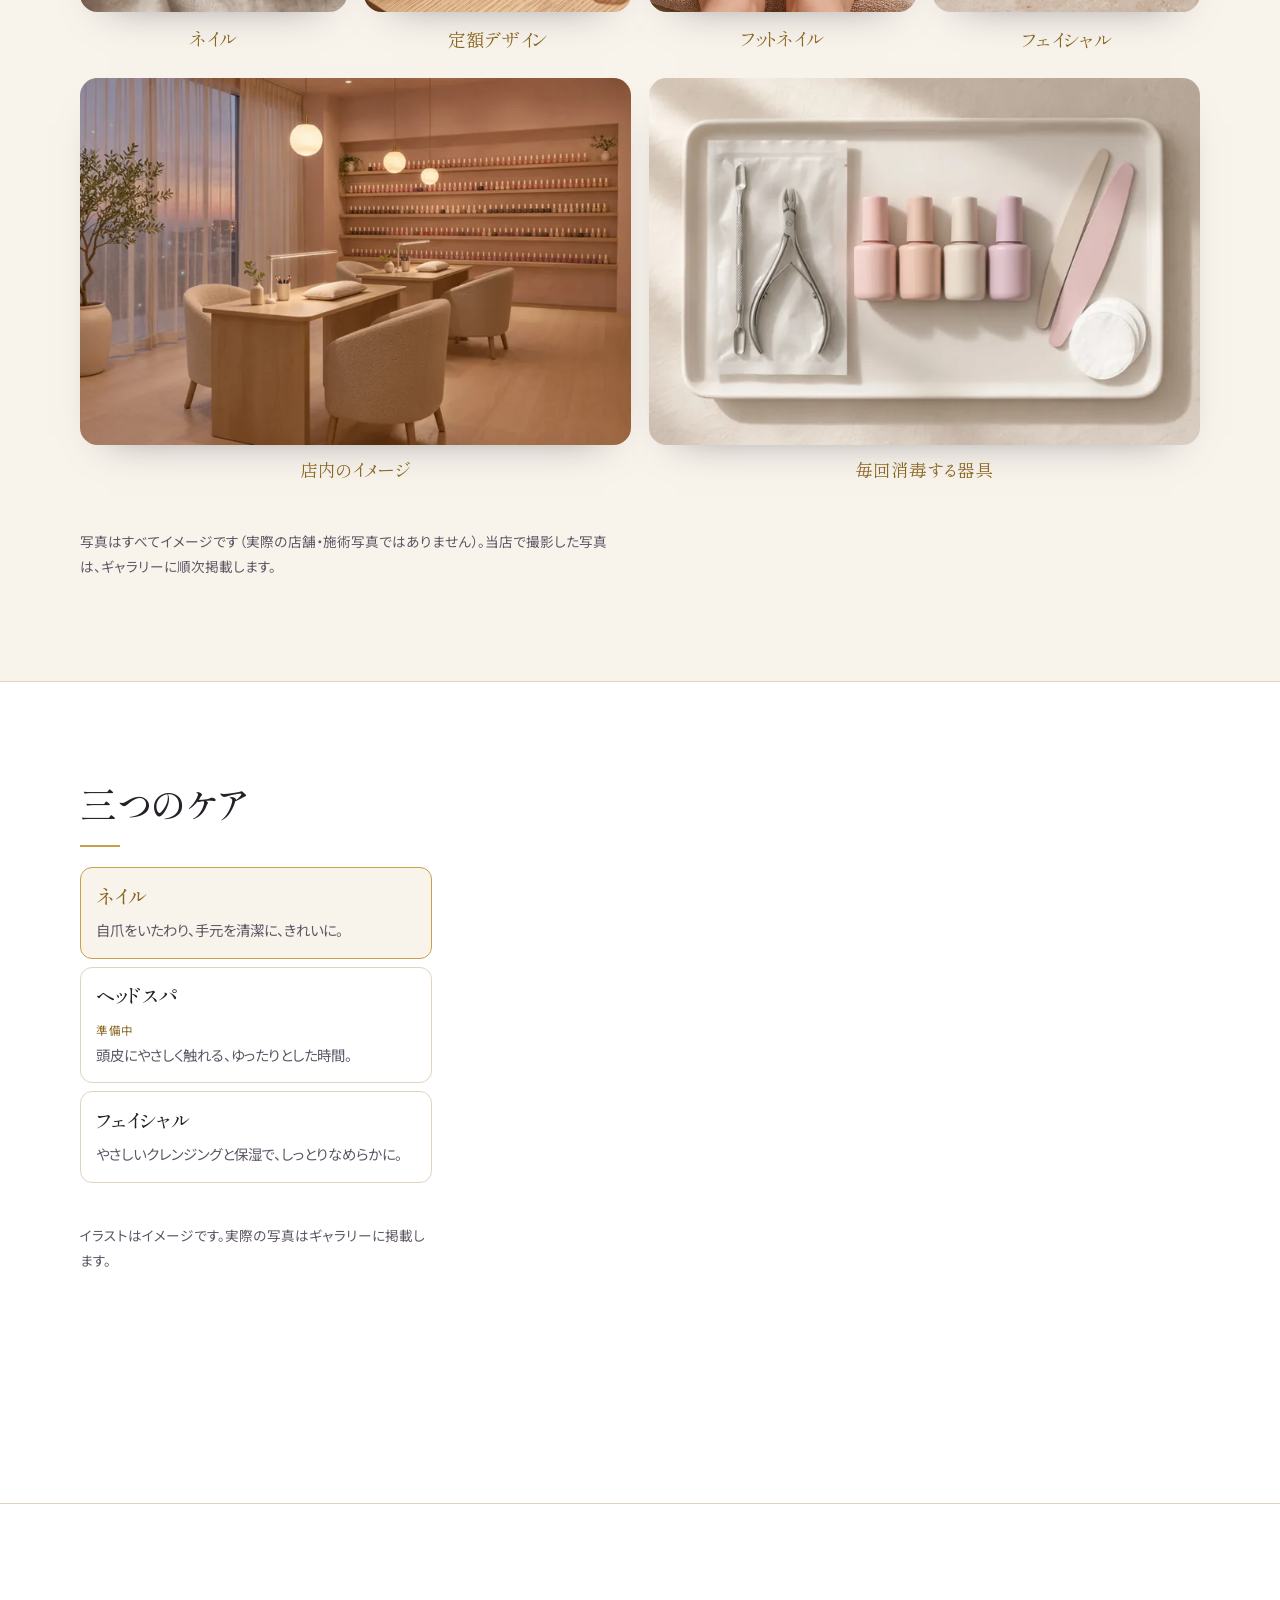
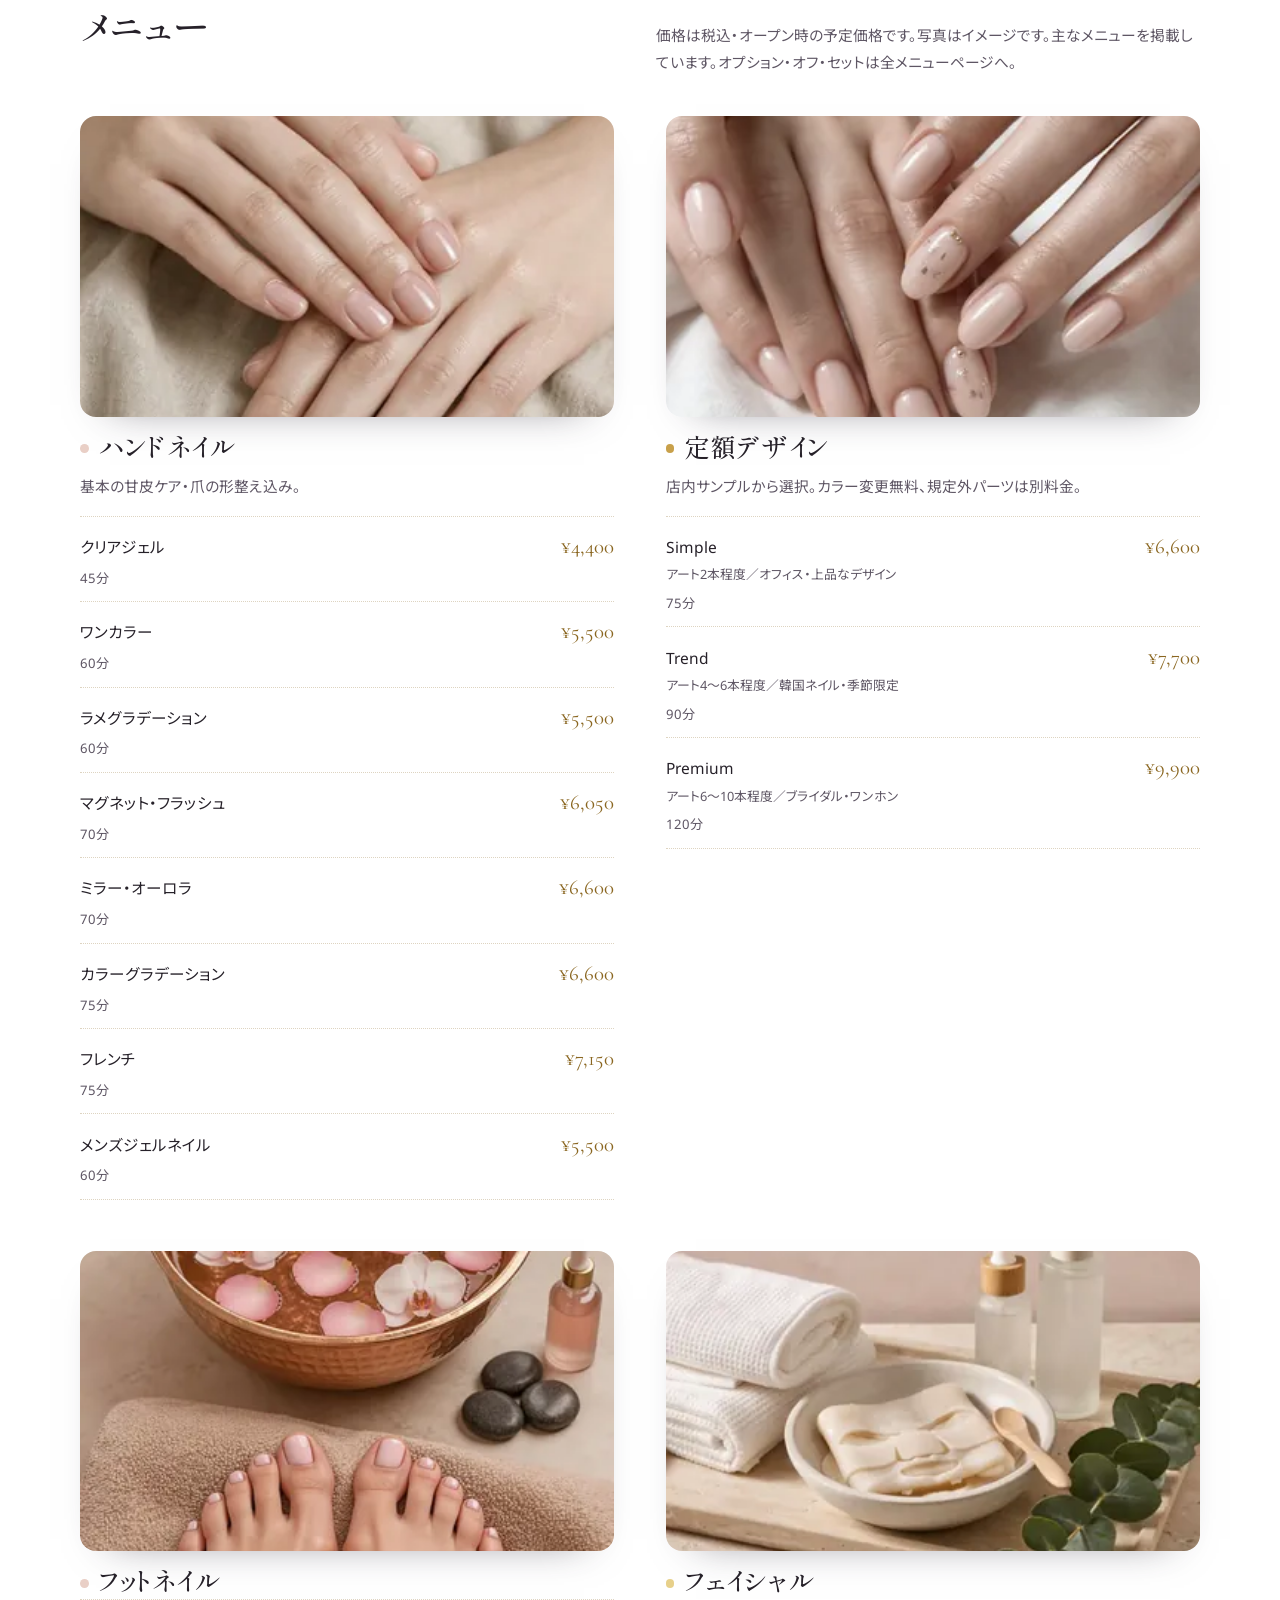
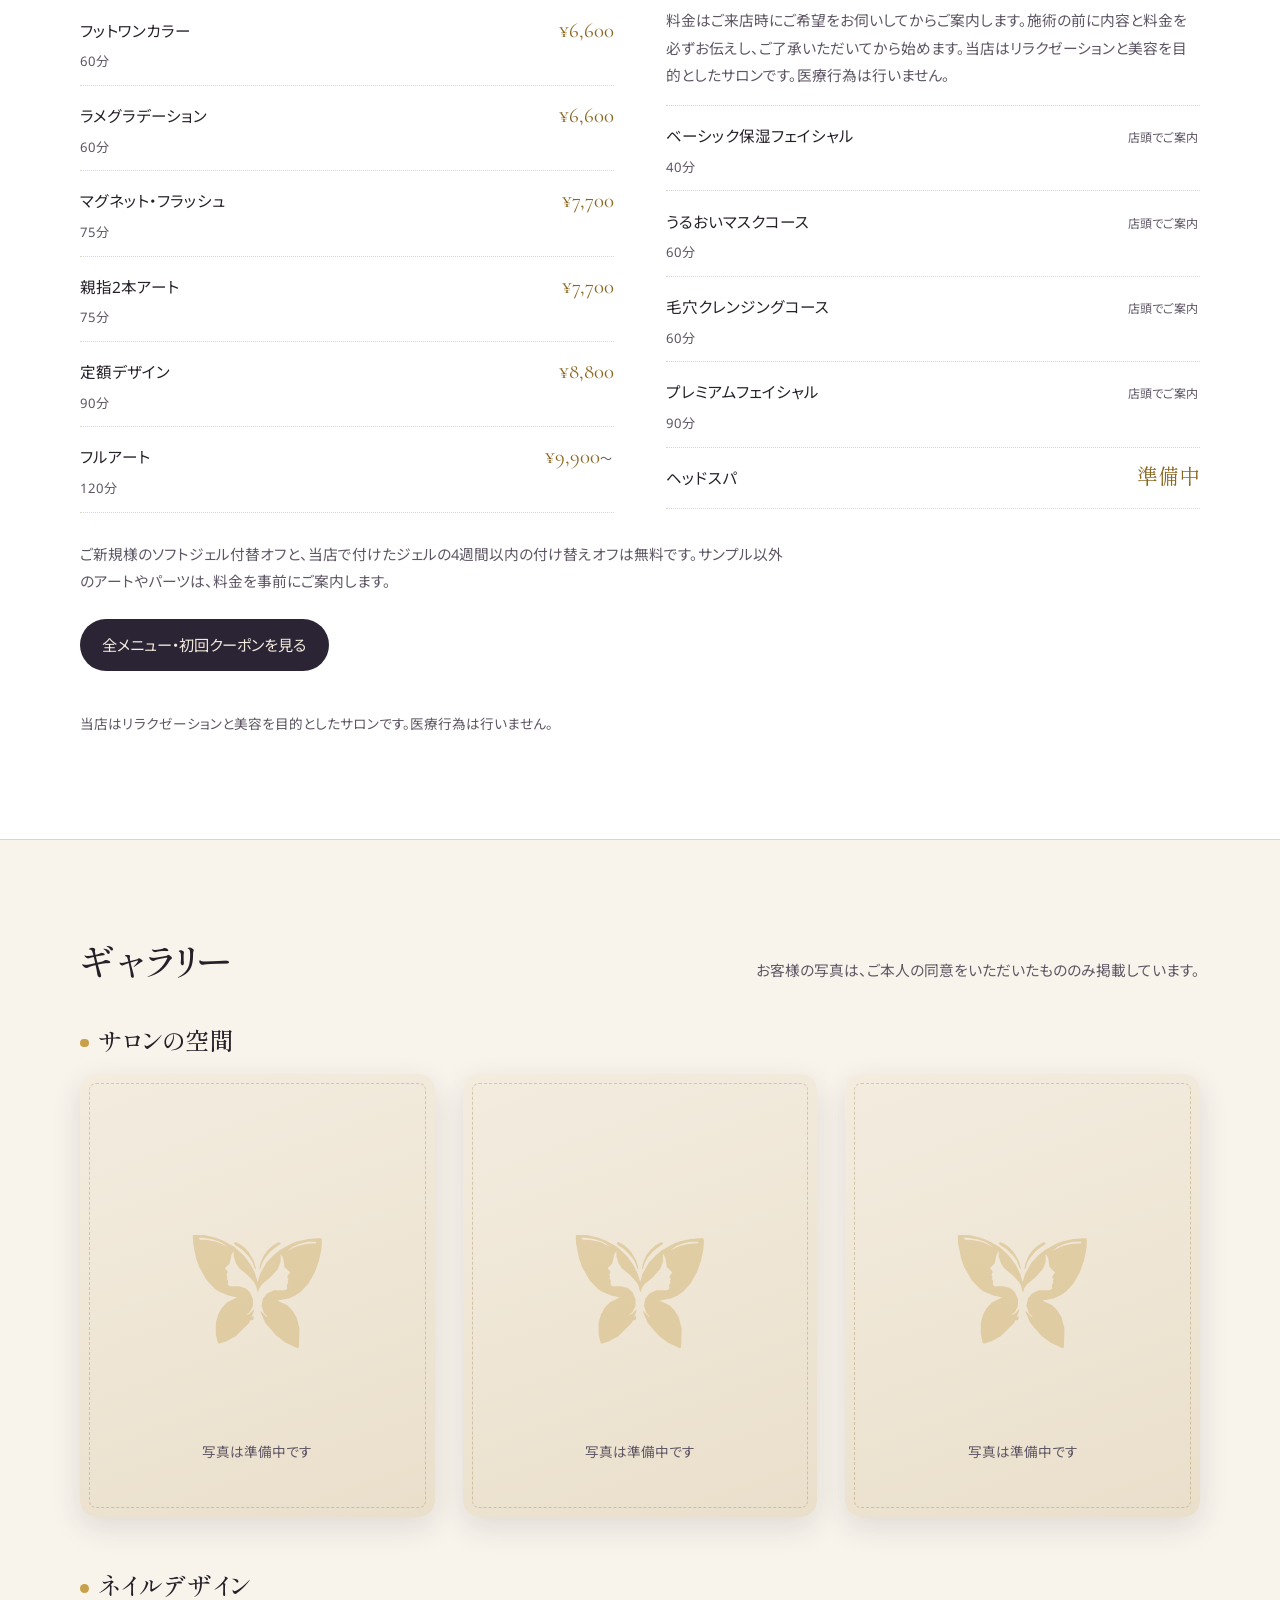
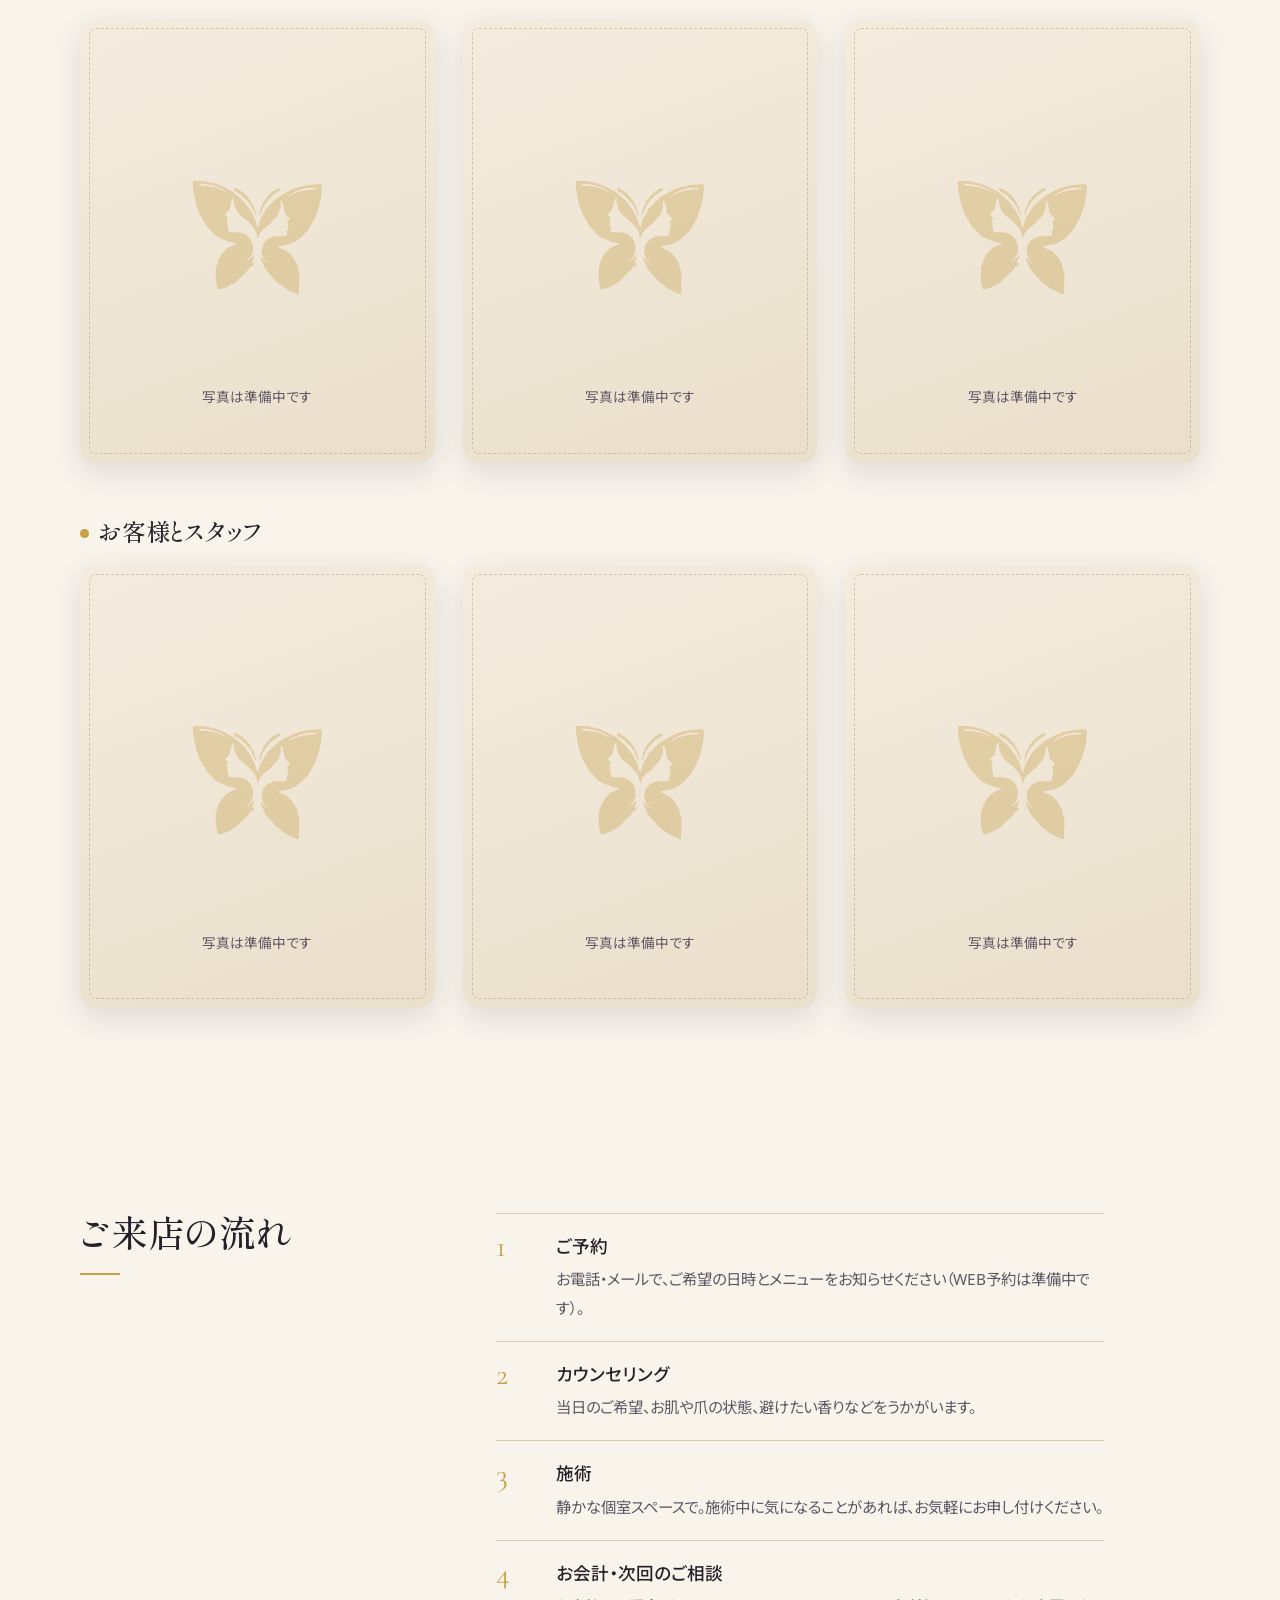
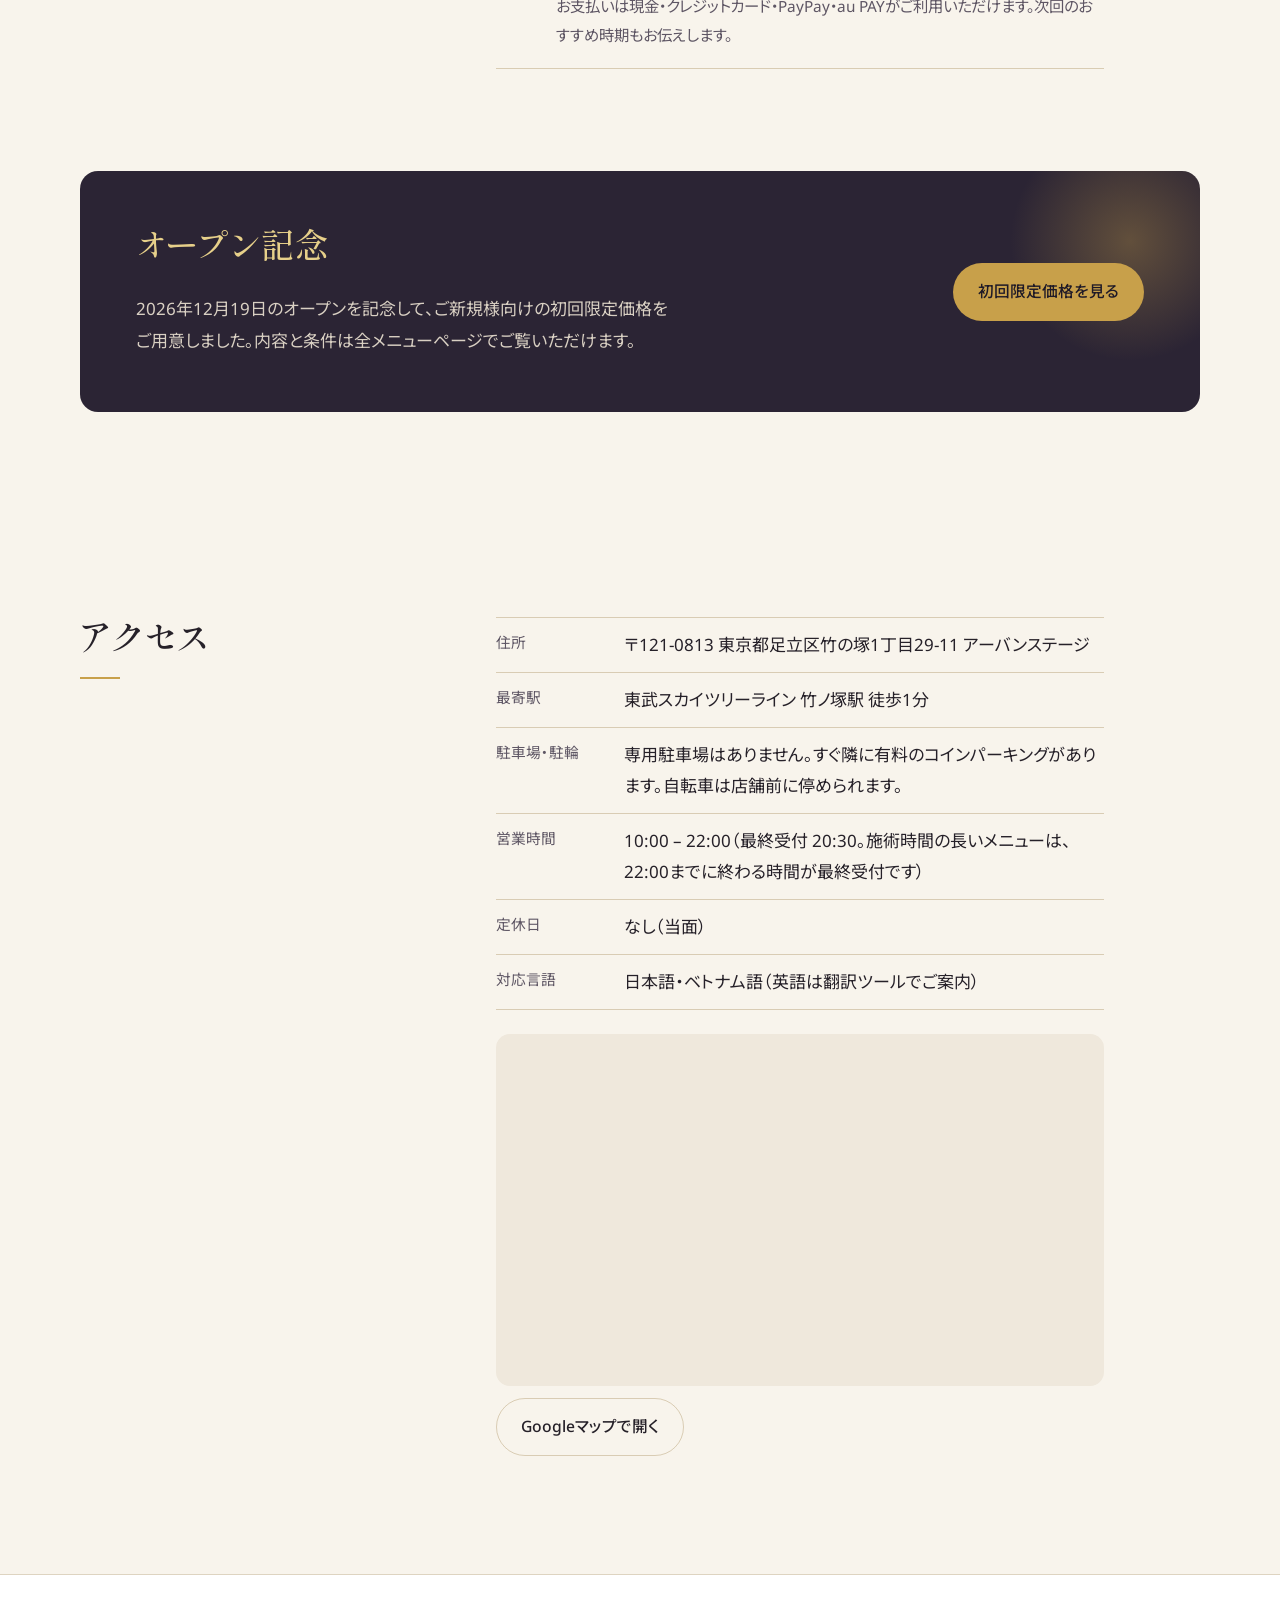
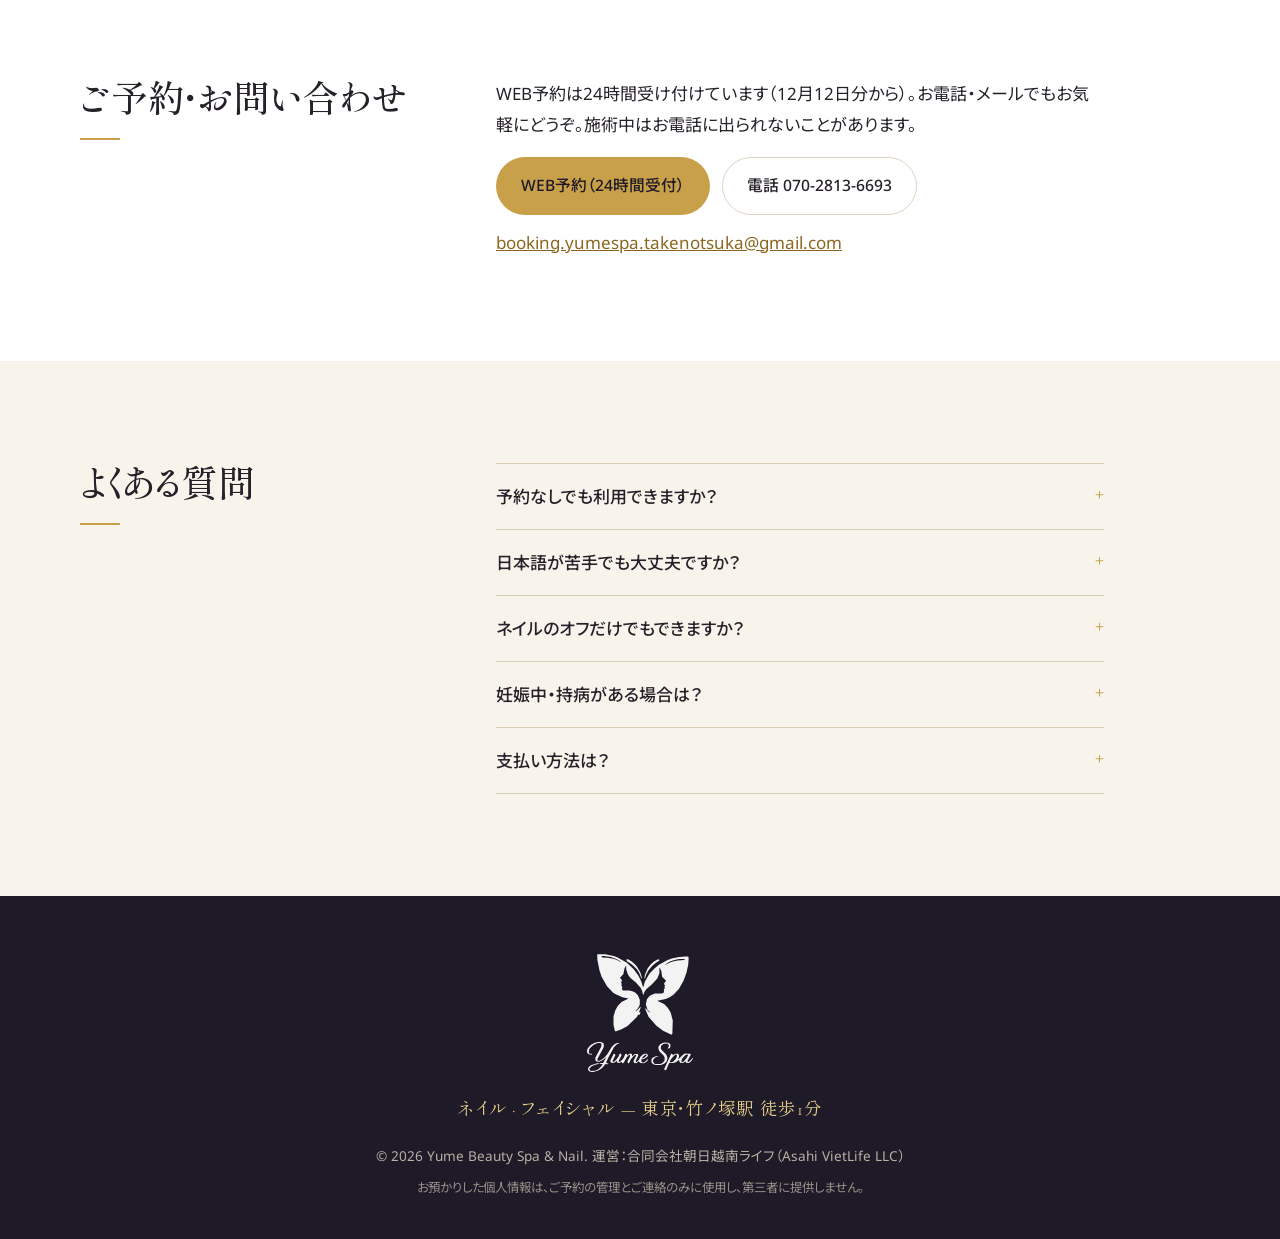
==== commit bf0df08c: "Trang chu: hero gon, the thong tin nhanh, nut WEB yoyaku Square, Google Maps, thanh nut co dinh tren" ====
--- a/index.html
+++ b/index.html
@@ -145,10 +145,16 @@
       <p class="hero-kana" data-i18n="hero.kana">ゆめ びゅーてぃーすぱ ＆ ねいる</p>
       <h1 id="hero-title" class="reveal-title" data-i18n="hero.title">夢のような、ひとときを。</h1>
       <p class="hero-lead" data-i18n="hero.lead">竹ノ塚駅から徒歩1分。ネイルとフェイシャルケアのサロンです。</p>
-      <p class="hero-open" data-i18n="hero.open">2026年12月19日オープン予定</p>
+      <p class="hero-open" data-i18n="hero.open">12月19日オープン／12月12日分からご予約受付</p>
+      <!-- Thông tin nhanh: khách thấy ngay quán ở đâu, mở mấy giờ, đặt lịch thế nào -->
+      <dl class="hero-quick">
+        <div><dt data-i18n="quick.where">竹ノ塚駅 徒歩1分</dt><dd data-i18n="quick.addr">東京都足立区竹の塚1-29-11 アーバンステージ</dd></div>
+        <div><dt data-i18n="quick.hours">10:00 – 22:00</dt><dd data-i18n="quick.hoursv">最終受付 20:30・当面は無休</dd></div>
+      </dl>
       <div class="hero-actions">
-        <a class="btn btn-gold" id="cta-line" href="#booking" data-i18n="cta.book">ご予約・お問い合わせ</a>
-        <a class="btn btn-ghost" href="#menu" data-i18n="cta.menu">メニューを見る</a>
+        <a class="btn btn-gold" id="cta-line" href="https://book.squareup.com/appointments/69awg5w0exe62m/location/LK15VJNH9TBDG/services" target="_blank" rel="noopener" data-i18n="cta.web">WEB予約</a>
+        <a class="btn btn-ghost" href="https://www.google.com/maps?cid=10276560440520517902" target="_blank" rel="noopener" data-i18n="cta.map">Googleマップ</a>
+        <a class="btn btn-ghost" href="tel:+817028136693" data-i18n="cta.tel">電話する</a>
       </div>
     </div>
   </section>
@@ -339,6 +345,7 @@
         <div class="map" id="map" aria-label="Map">
           <p data-i18n="access.map">地図を読み込んでいます。</p>
         </div>
+        <p class="map-open"><a class="btn btn-ghost-dark" href="https://www.google.com/maps?cid=10276560440520517902" target="_blank" rel="noopener" data-i18n="access.gmap">Googleマップで開く</a></p>
       </div>
     </div>
   </section>
@@ -349,8 +356,9 @@
         <h2 id="booking-title" data-i18n="booking.title">ご予約・お問い合わせ</h2>
       </div>
       <div class="col-body">
-        <p data-i18n="booking.lead">お電話またはメールでお気軽にお問い合わせください。施術中はお電話に出られないことがあります。WEB予約とLINEは開設準備中です。</p>
+        <p data-i18n="booking.lead">WEB予約は24時間受け付けています（12月12日分から）。お電話・メールでもお気軽にどうぞ。施術中はお電話に出られないことがあります。</p>
         <ul class="contacts">
+          <li><a class="btn btn-gold" href="https://book.squareup.com/appointments/69awg5w0exe62m/location/LK15VJNH9TBDG/services" target="_blank" rel="noopener" data-i18n="booking.web">WEB予約（24時間受付）</a></li>
           <li><a class="btn btn-line" id="line-link" href="#" rel="noopener" target="_blank" data-i18n="booking.line">LINEで予約する</a></li>
           <li><a class="btn btn-ghost-dark" href="tel:+817028136693" data-i18n="booking.tel">電話 070-2813-6693</a></li>
           <li><a class="btn btn-ghost-dark" id="fb-link" href="#" rel="noopener" target="_blank" data-i18n="booking.fb">Facebook でメッセージ</a></li>
@@ -376,6 +384,13 @@
   </section>
 
 </main>
+
+<!-- Thanh nút cố định dưới màn hình điện thoại -->
+<nav class="quickbar" aria-label="Quick links">
+  <a class="qb-book" href="https://book.squareup.com/appointments/69awg5w0exe62m/location/LK15VJNH9TBDG/services" target="_blank" rel="noopener" data-i18n="cta.web">WEB予約</a>
+  <a href="https://www.google.com/maps?cid=10276560440520517902" target="_blank" rel="noopener" data-i18n="qb.map">地図</a>
+  <a href="tel:+817028136693" data-i18n="qb.tel">電話</a>
+</nav>
 
 <footer class="foot">
   <div class="wrap foot-inner">
--- a/assets/css/style.css
+++ b/assets/css/style.css
@@ -96,6 +96,38 @@
 .hero-lead { max-width: 32rem; margin: 1.25rem auto .5rem; color: #D9D0C3; font-size: 1.05rem; }
 .hero-open { color: var(--gold-light); font-family: var(--display); font-size: 1.25rem; letter-spacing: .08em; margin-bottom: 2rem; }
 .hero-actions { display: flex; gap: .75rem; justify-content: center; flex-wrap: wrap; }
+/* thẻ thông tin nhanh trong hero */
+.hero-quick { display: flex; justify-content: center; flex-wrap: wrap; gap: .6rem 2rem; margin: 0 auto 1.5rem; max-width: 40rem;
+  padding: .9rem 1.2rem; border: 1px solid rgba(231, 208, 138, .35); border-radius: 14px; background: rgba(255, 255, 255, .04); }
+.hero-quick dt { color: #FBF6EA; font-weight: 600; font-size: 1.02rem; }
+.hero-quick dd { margin: 0; color: #CFC5B6; font-size: .86rem; }
+/* gọn hero: bướm nhỏ hơn, bớt khoảng trống */
+.hero { padding: clamp(2.25rem, 6vw, 4.5rem) 1.25rem clamp(2.25rem, 6vw, 4rem); }
+.hero-butterfly { width: clamp(76px, 13vw, 130px); margin-bottom: 1rem; }
+.hero .companion { width: clamp(50px, 7vw, 90px); }
+.hero-open { font-size: 1.05rem; margin-bottom: 1.25rem; }
+.map-open { margin-top: .75rem; }
+/* thanh nút cố định trên điện thoại */
+.quickbar { display: none; }
+@media (max-width: 760px) {
+  .hero-butterfly { width: 64px; margin-bottom: .6rem; }
+  .hero-kana { display: none; }
+  .hero h1 { font-size: 1.75rem; }
+  .hero-lead { font-size: .95rem; margin: .7rem auto .3rem; }
+  .hero-quick { flex-direction: column; gap: .5rem; text-align: left; padding: .75rem 1rem; }
+  .hero-open { font-size: .9rem; letter-spacing: .02em; margin-bottom: .9rem; }
+  .hero-actions { gap: .45rem; flex-wrap: nowrap; }
+  .hero-actions .btn { padding: .65rem .85rem; font-size: .88rem; white-space: nowrap; }
+  .quickbar { display: grid; grid-template-columns: 2fr 1fr 1fr; position: fixed; left: 0; right: 0; bottom: 0; z-index: 50;
+    background: rgba(28, 24, 36, .96); border-top: 1px solid rgba(231, 208, 138, .4); padding: .45rem .5rem calc(.45rem + env(safe-area-inset-bottom)); gap: .4rem; }
+  .quickbar a { text-align: center; text-decoration: none; color: #F5EFE3; font-size: .9rem; font-weight: 600; padding: .65rem .3rem; border-radius: 999px; border: 1px solid rgba(231, 208, 138, .45); }
+  .quickbar .qb-book { background: var(--gold); color: var(--night-deep); border-color: var(--gold); }
+  body { padding-bottom: calc(3.6rem + env(safe-area-inset-bottom)); }
+}
+@media (max-width: 360px) {
+  .hero-actions { flex-wrap: wrap; }
+  .hero-quick dd { font-size: .8rem; }
+}
 
 /* ---------- buttons ---------- */
 .btn {
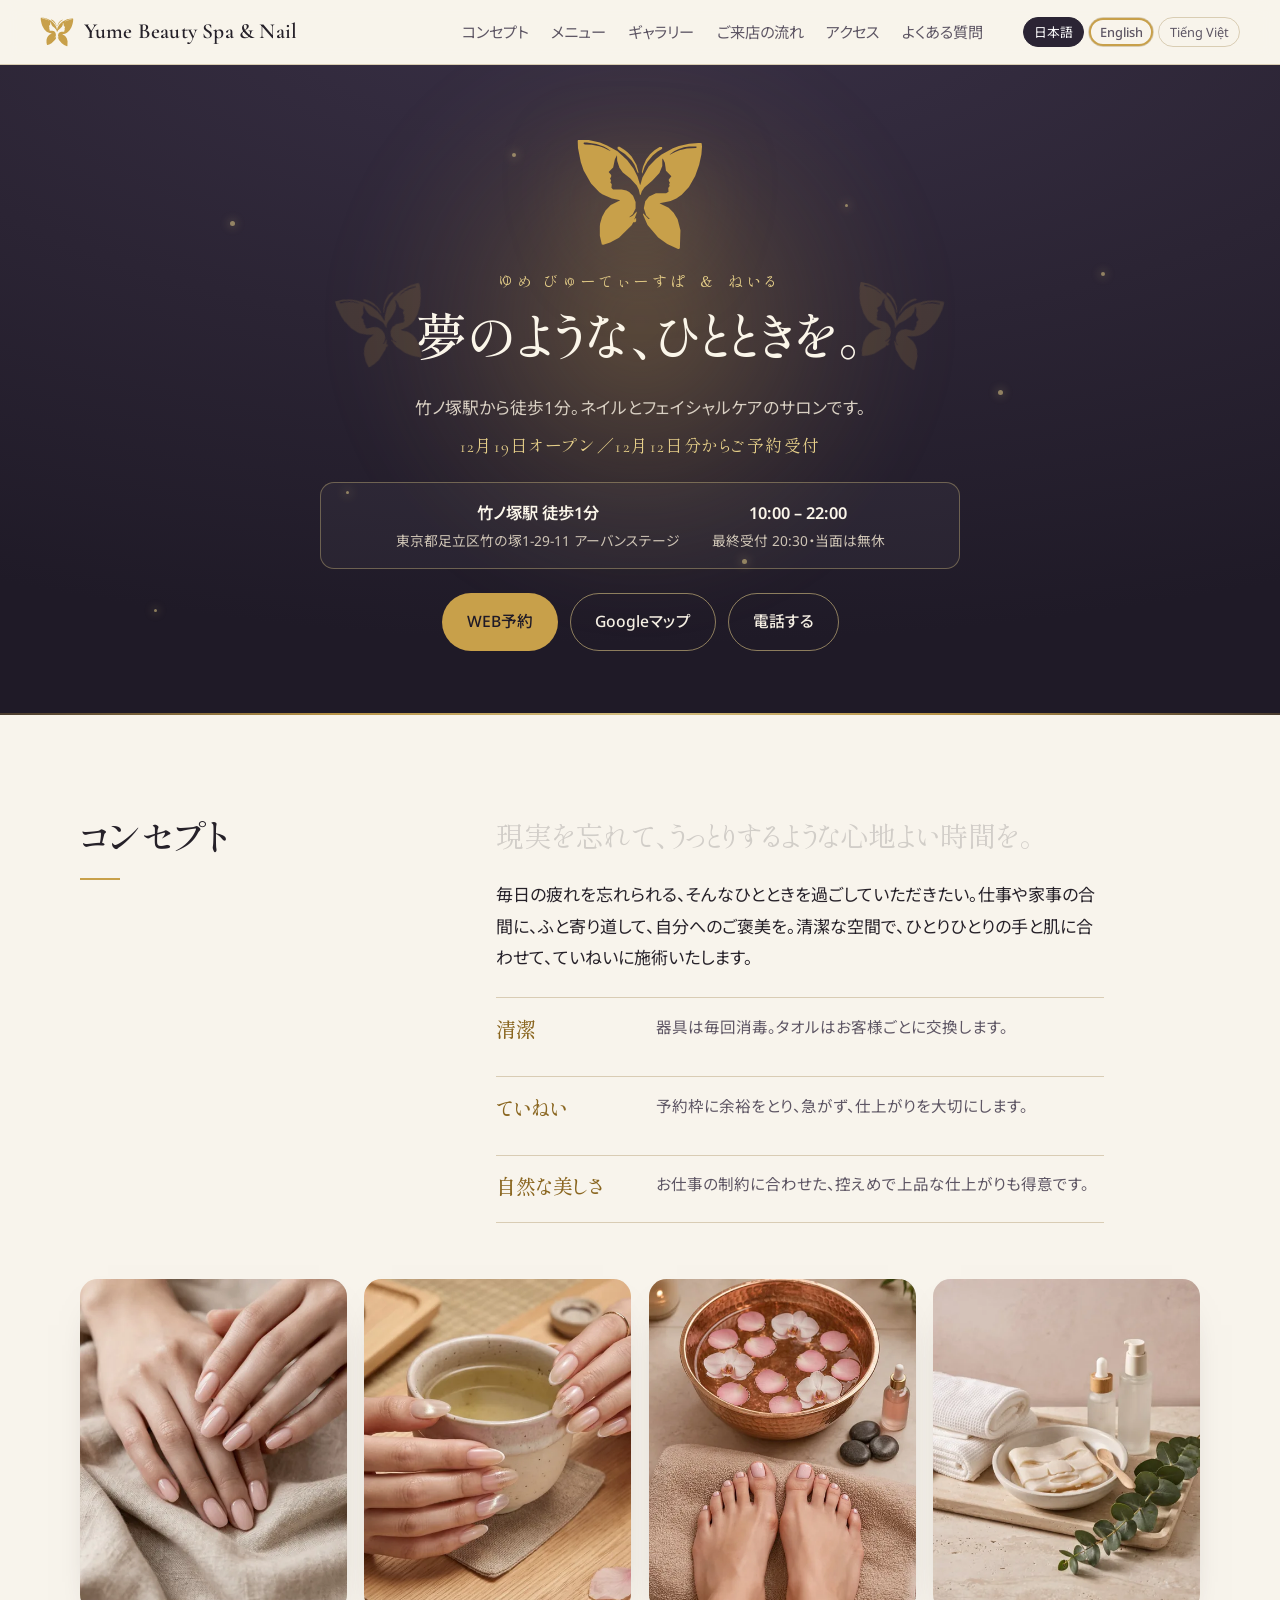
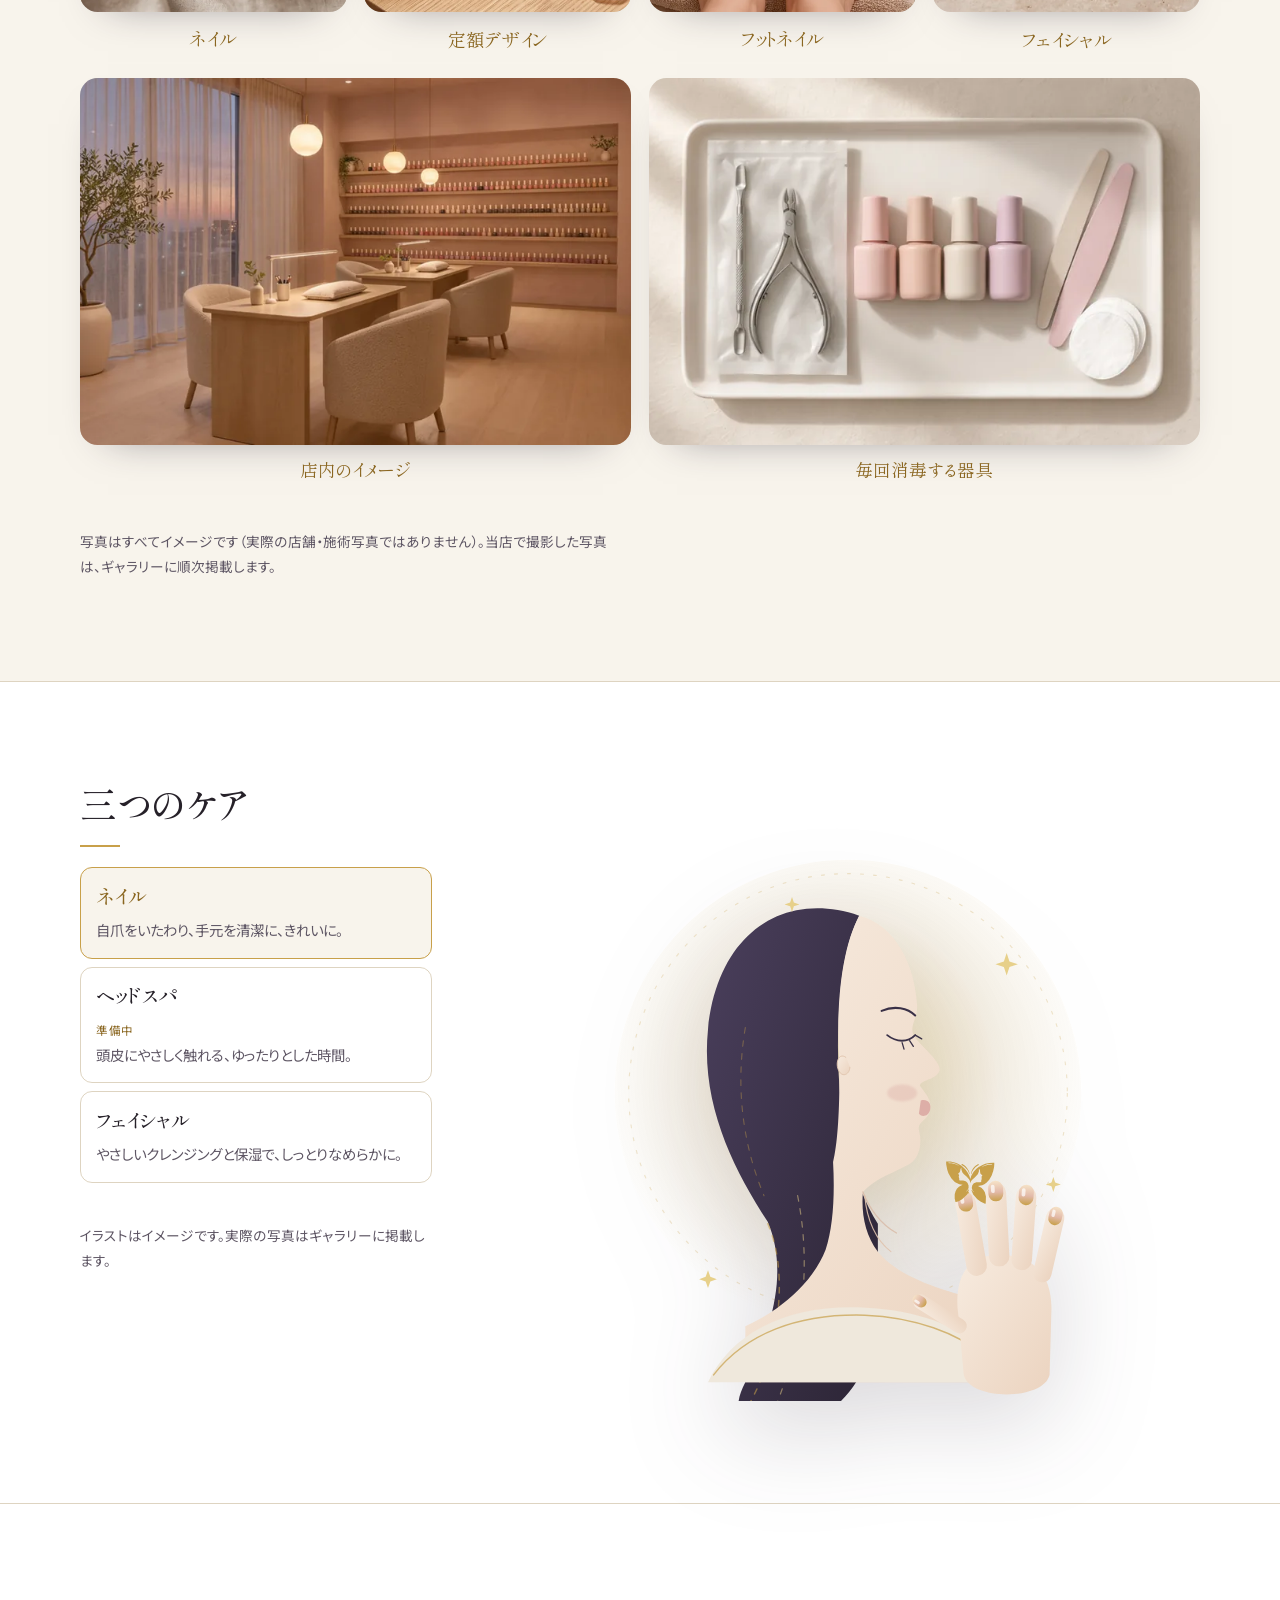
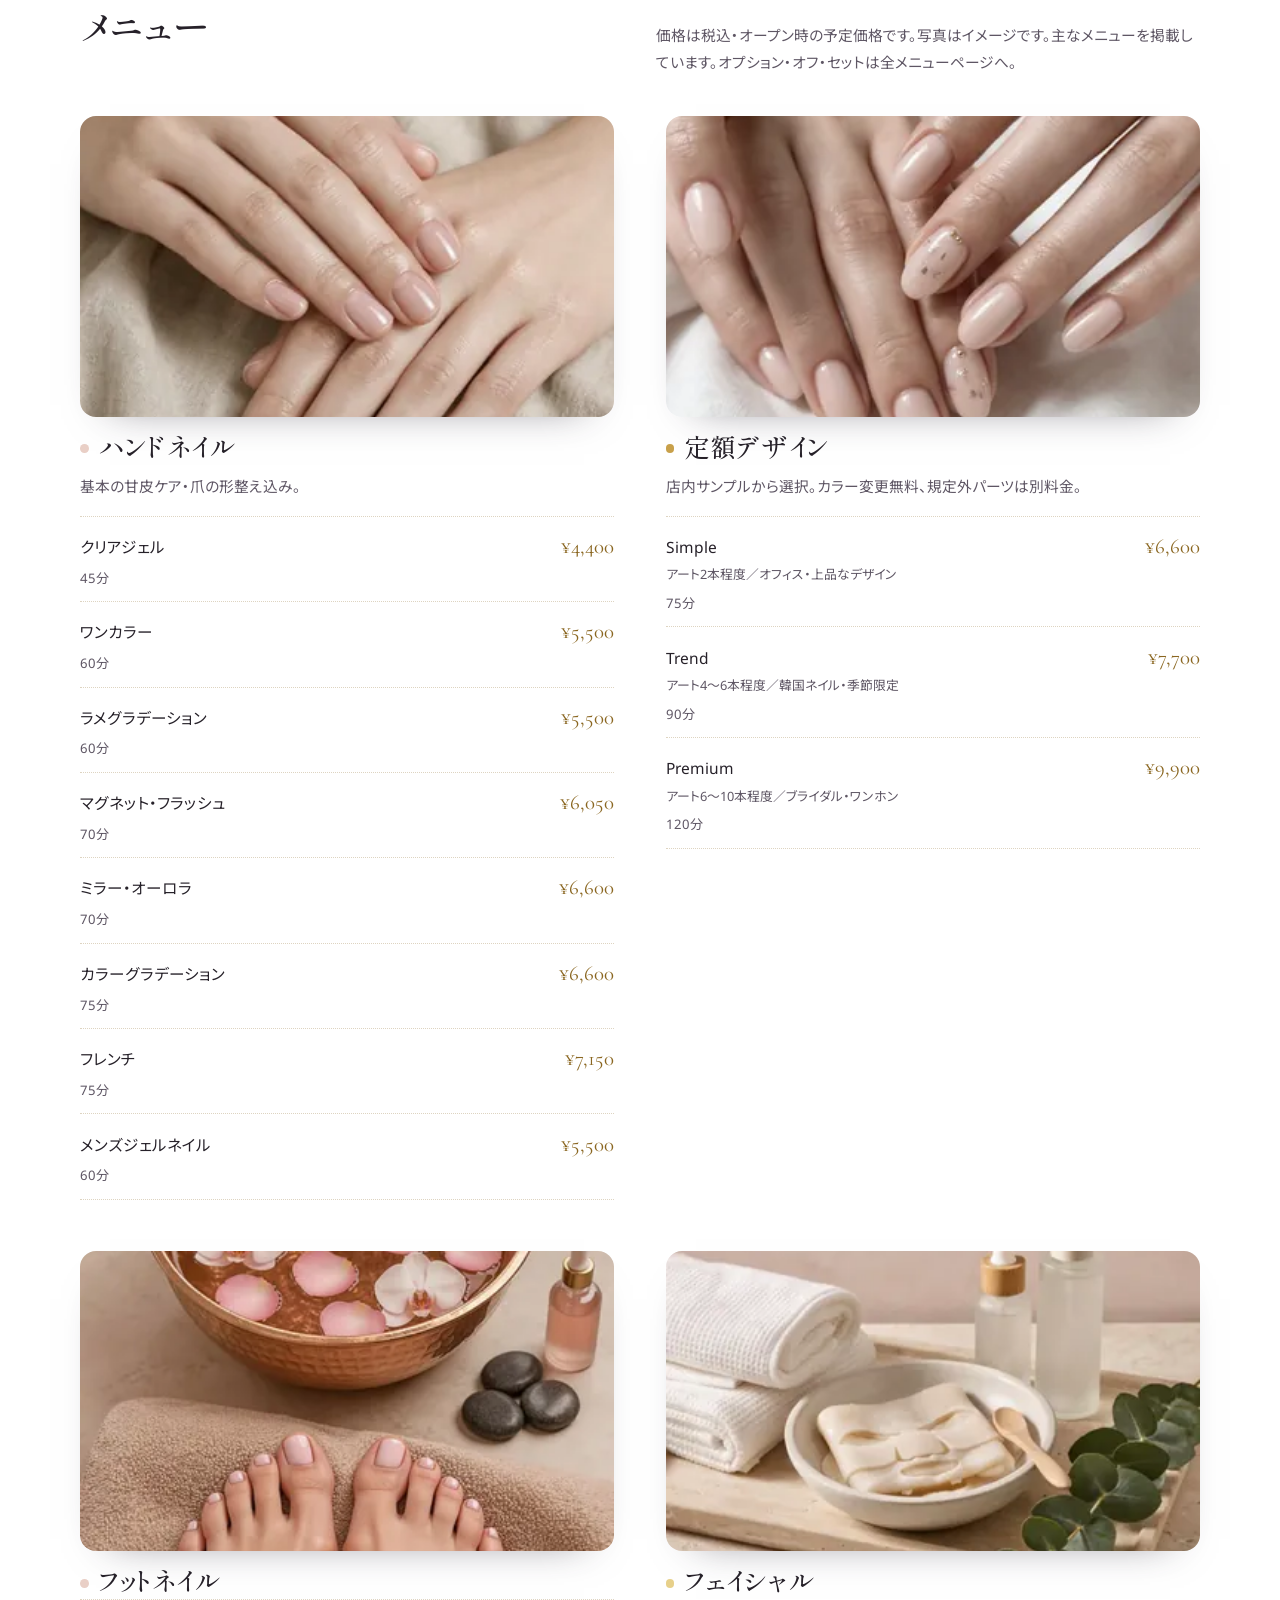
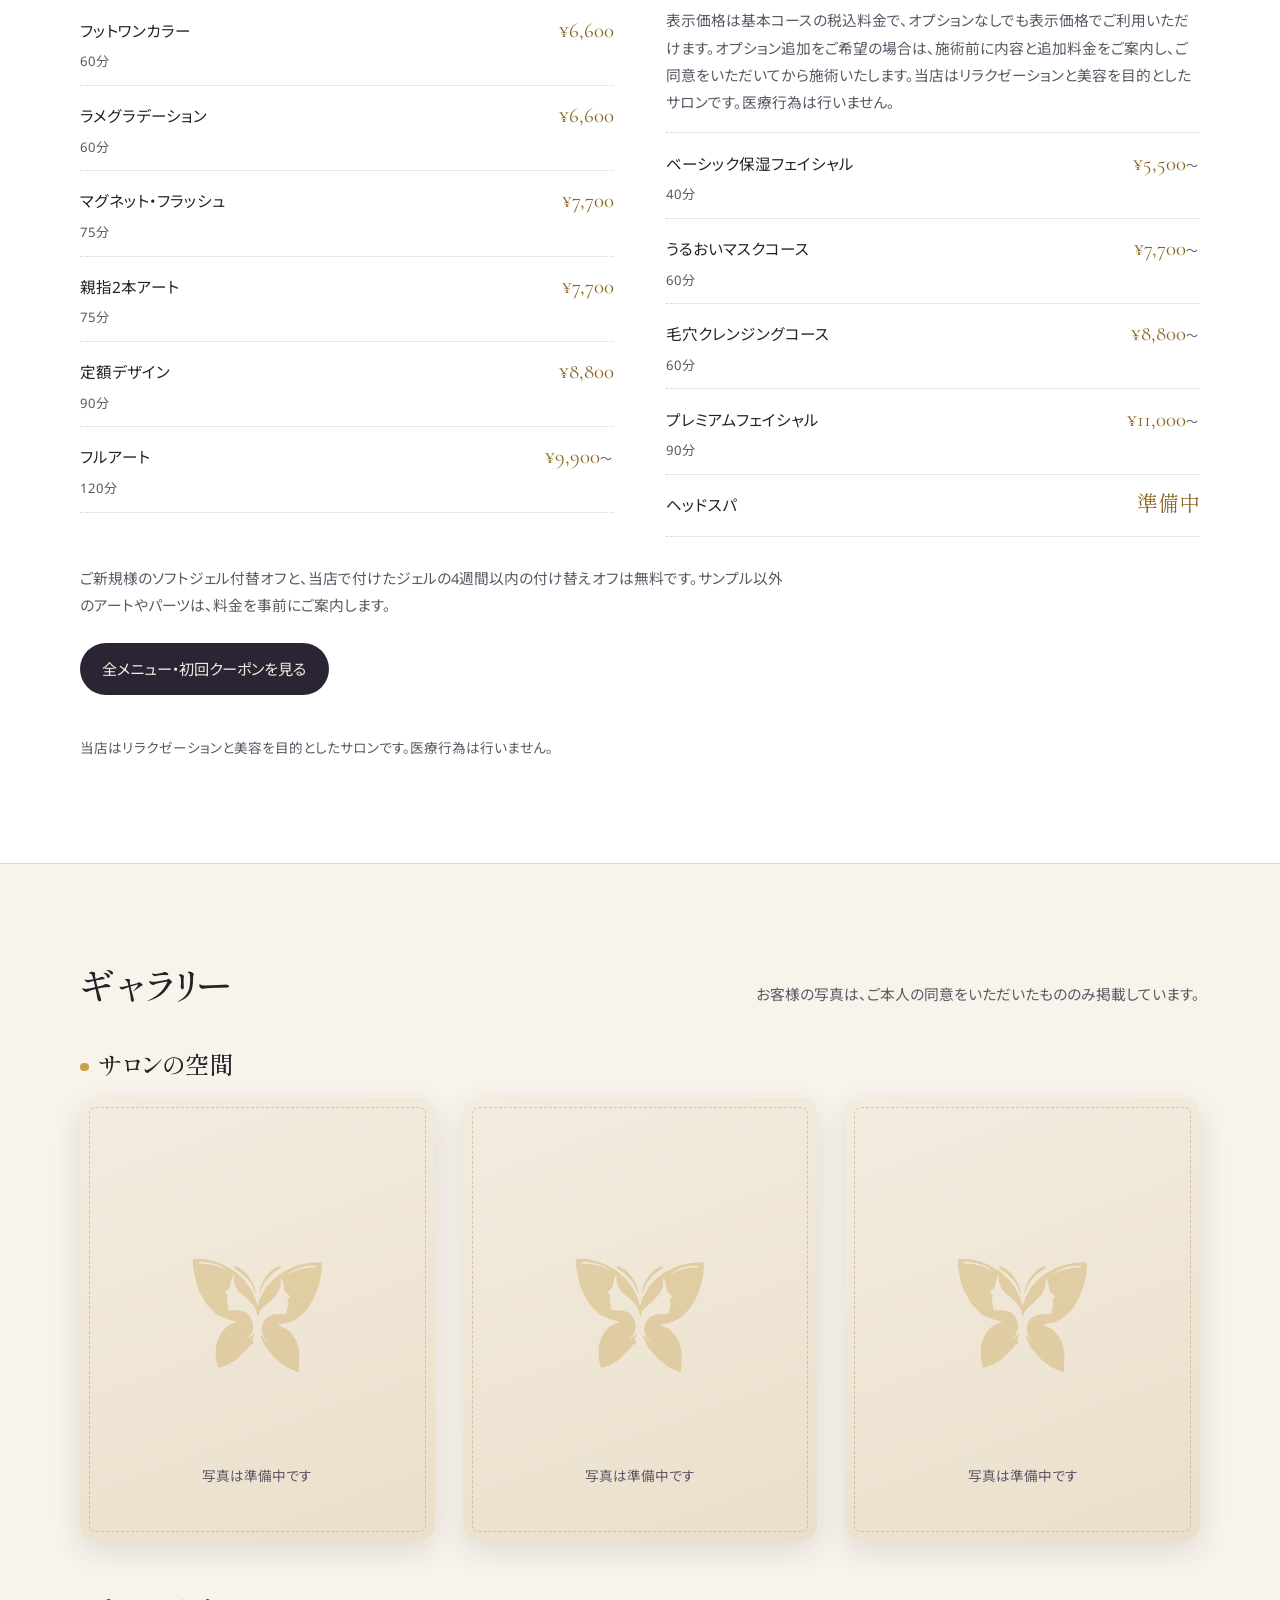
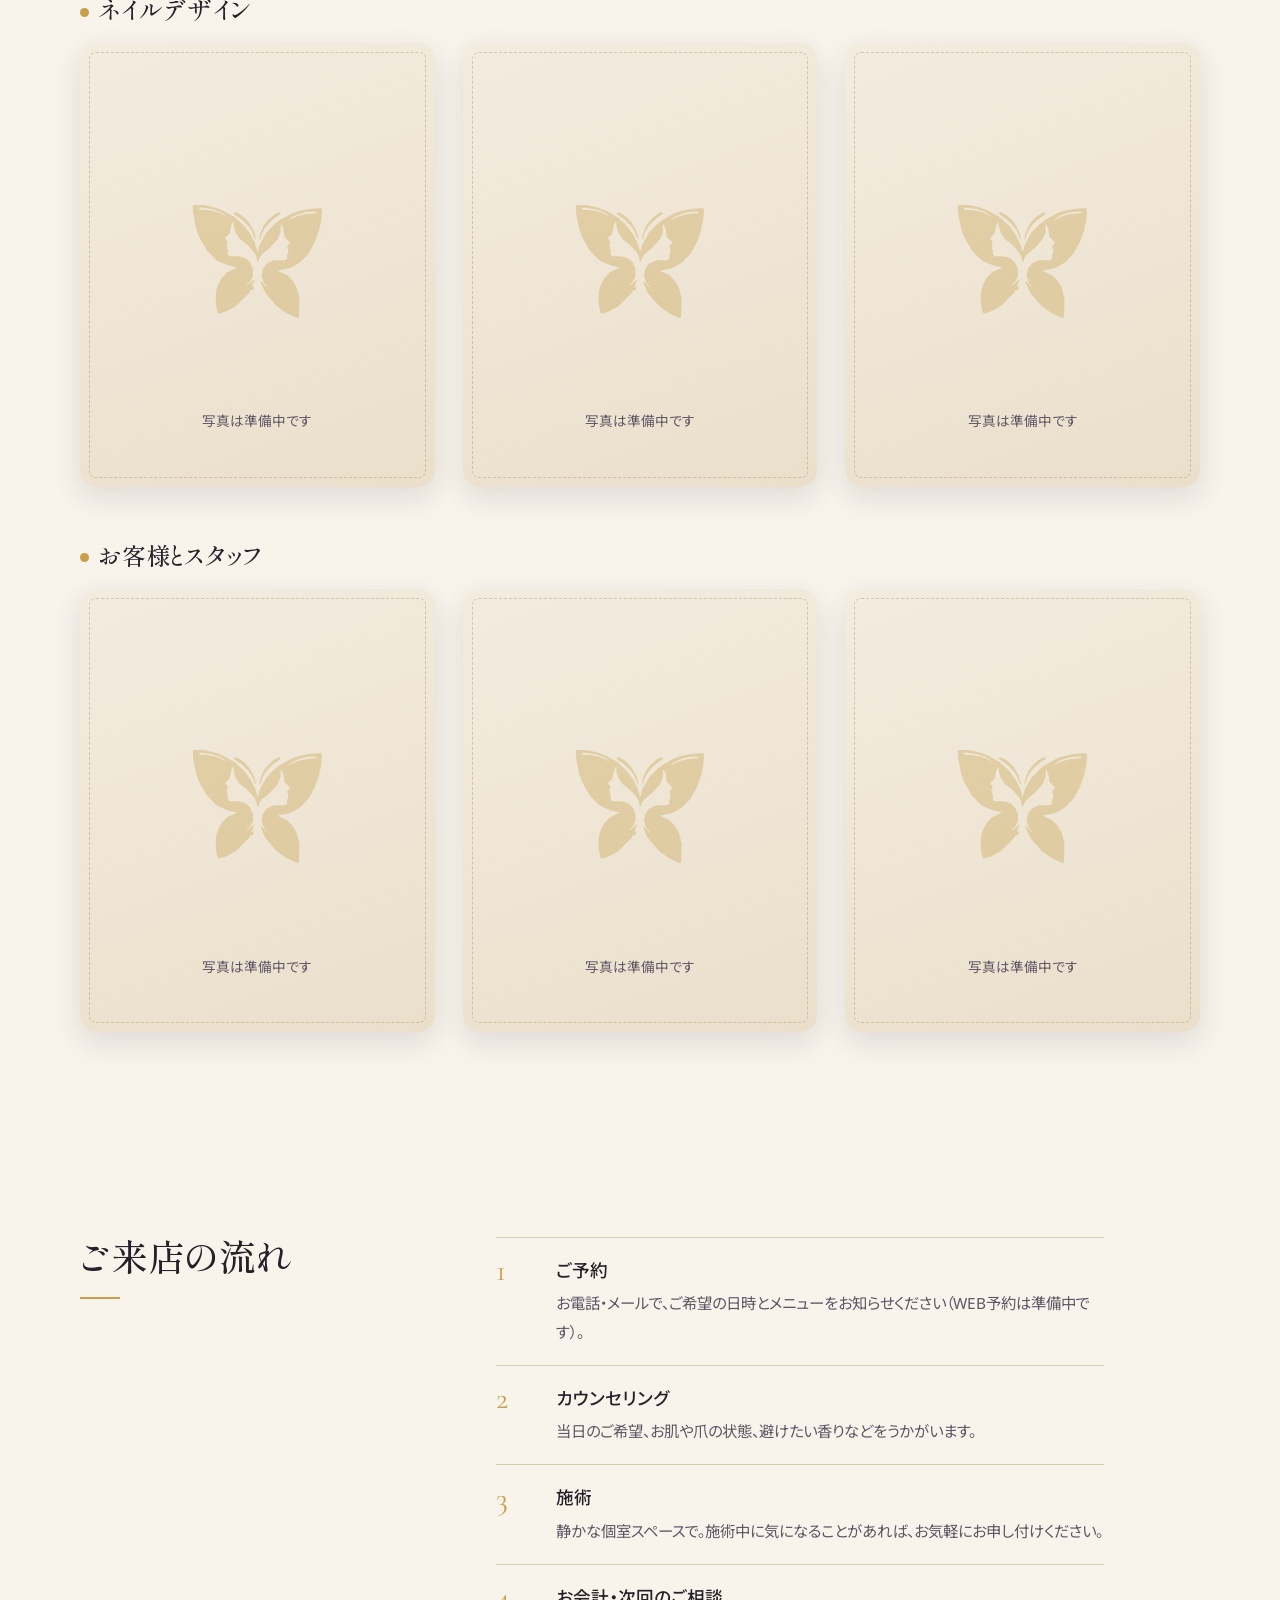
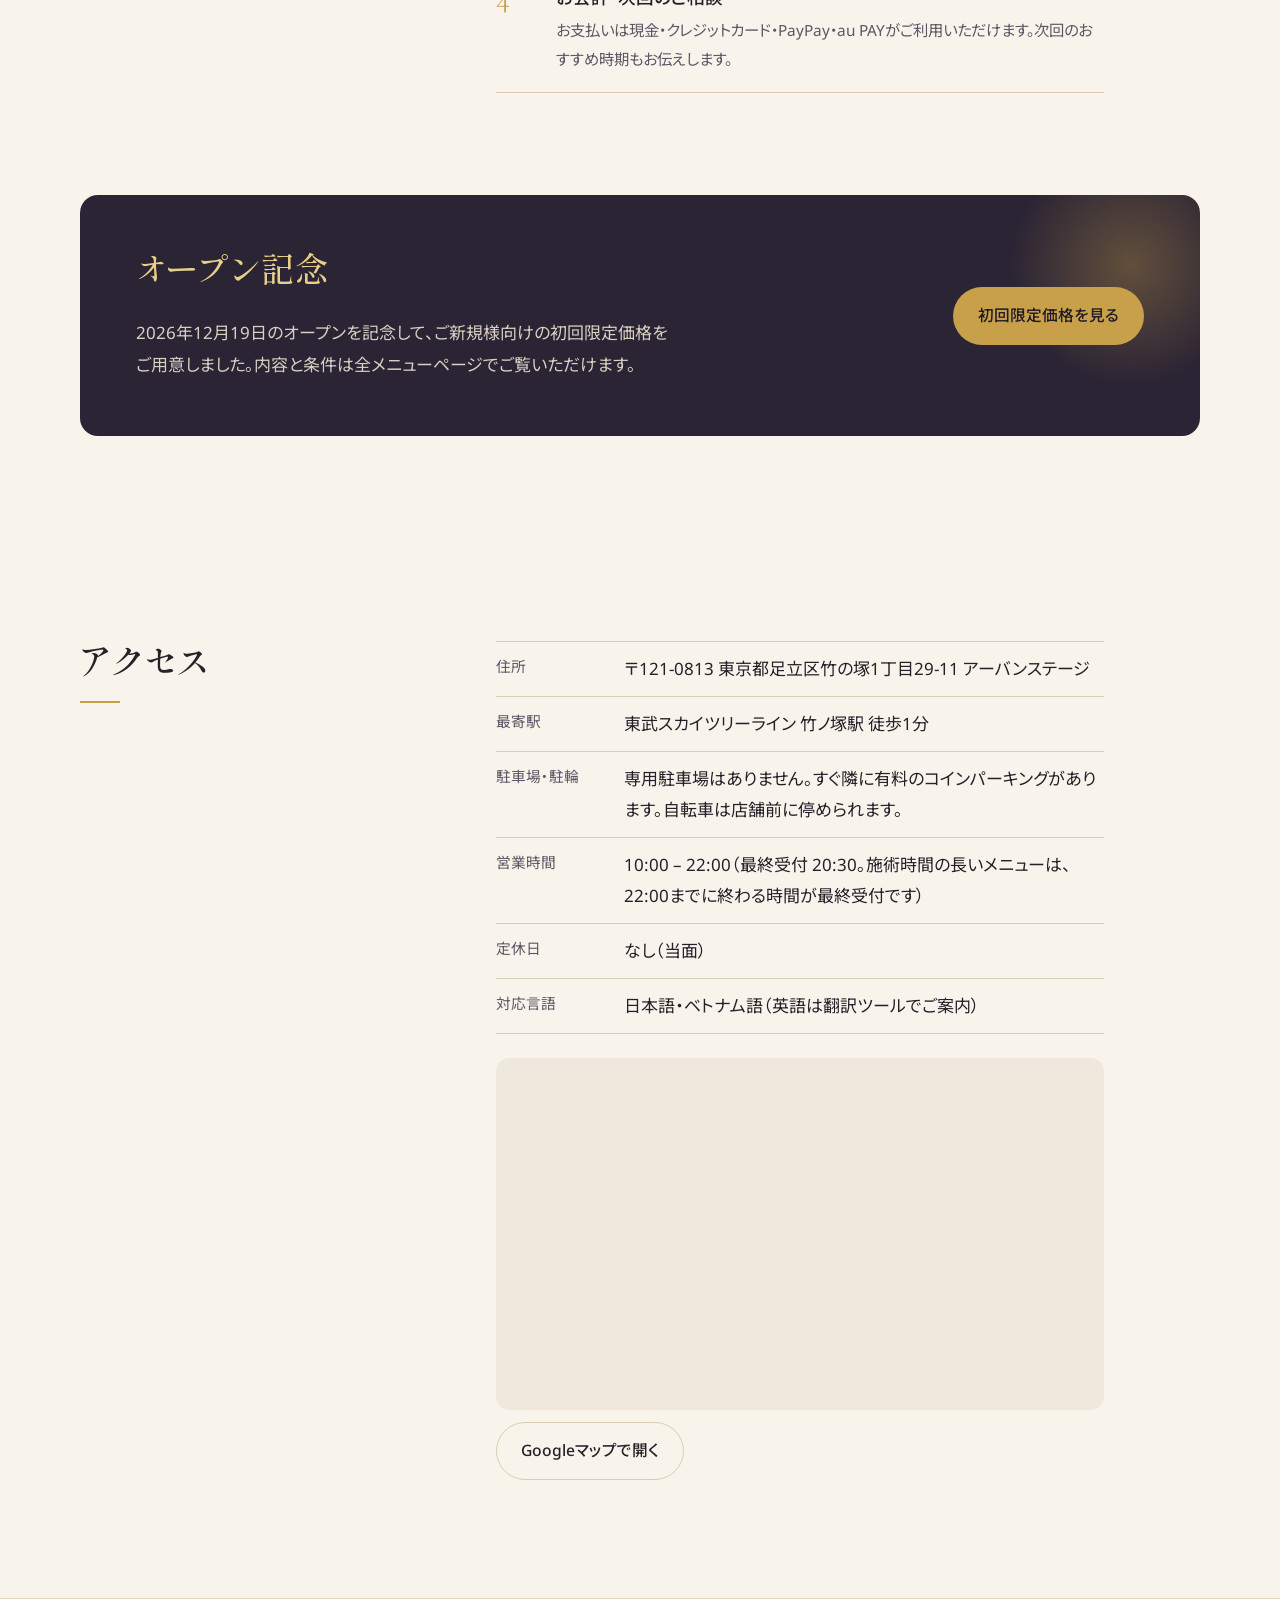
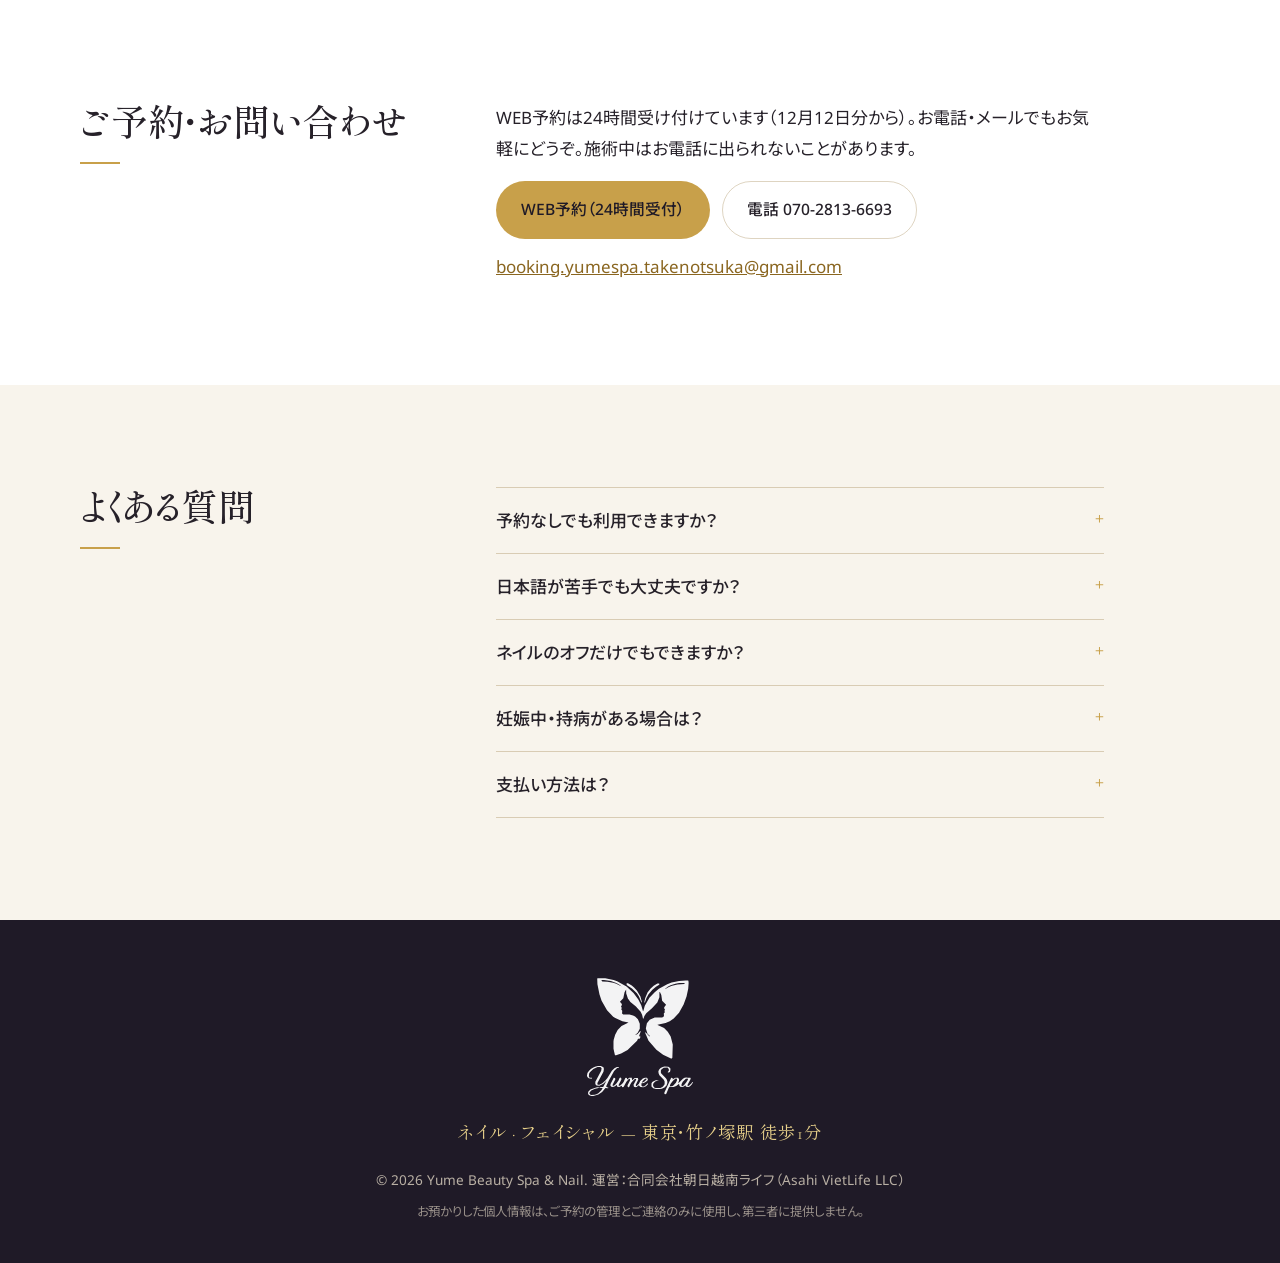
==== commit f4814f75: "Da mat: hien gia co ban tu (yen)~, ghi chu goi co ban va phu phi Co-Authored-By: Claude Opus 5.5 <no" ====
--- a/index.html
+++ b/index.html
@@ -283,7 +283,7 @@
         <h2 id="menu-title" data-i18n="menu.title">メニュー</h2>
         <p class="note" data-i18n="menu.note">価格は税込・オープン時の予定価格です。写真はイメージです。主なメニューを掲載しています。オプション・オフ・セットは全メニューページへ。</p>
       </div>
-      <div class="menu-grid" id="menu-grid" data-static="1"><div class="menu-card cat-hand"><img class="menu-thumb" src="assets/img/menu/clear-360.webp" width="360" height="450" loading="lazy" decoding="async" alt="クリアジェル"><h3><i aria-hidden="true"></i>ハンドネイル</h3><p class="d">基本の甘皮ケア・爪の形整え込み。</p><ul class="price-list"><li><span class="n">クリアジェル</span><span class="p">¥4,400</span><span class="t">45分</span></li><li><span class="n">ワンカラー</span><span class="p">¥5,500</span><span class="t">60分</span></li><li><span class="n">ラメグラデーション</span><span class="p">¥5,500</span><span class="t">60分</span></li><li><span class="n">マグネット・フラッシュ</span><span class="p">¥6,050</span><span class="t">70分</span></li><li><span class="n">ミラー・オーロラ</span><span class="p">¥6,600</span><span class="t">70分</span></li><li><span class="n">カラーグラデーション</span><span class="p">¥6,600</span><span class="t">75分</span></li><li><span class="n">フレンチ</span><span class="p">¥7,150</span><span class="t">75分</span></li><li><span class="n">メンズジェルネイル</span><span class="p">¥5,500</span><span class="t">60分</span></li></ul></div><div class="menu-card cat-fixed"><img class="menu-thumb" src="assets/img/menu/simple-360.webp" width="360" height="450" loading="lazy" decoding="async" alt="Simple"><h3><i aria-hidden="true"></i>定額デザイン</h3><p class="d">店内サンプルから選択。カラー変更無料、規定外パーツは別料金。</p><ul class="price-list"><li><span class="n">Simple<small class="d2">アート2本程度／オフィス・上品なデザイン</small></span><span class="p">¥6,600</span><span class="t">75分</span></li><li><span class="n">Trend<small class="d2">アート4〜6本程度／韓国ネイル・季節限定</small></span><span class="p">¥7,700</span><span class="t">90分</span></li><li><span class="n">Premium<small class="d2">アート6〜10本程度／ブライダル・ワンホン</small></span><span class="p">¥9,900</span><span class="t">120分</span></li></ul></div><div class="menu-card cat-foot"><img class="menu-thumb" src="assets/img/menu/foot-360.webp" width="360" height="450" loading="lazy" decoding="async" alt="フットワンカラー"><h3><i aria-hidden="true"></i>フットネイル</h3><ul class="price-list"><li><span class="n">フットワンカラー</span><span class="p">¥6,600</span><span class="t">60分</span></li><li><span class="n">ラメグラデーション</span><span class="p">¥6,600</span><span class="t">60分</span></li><li><span class="n">マグネット・フラッシュ</span><span class="p">¥7,700</span><span class="t">75分</span></li><li><span class="n">親指2本アート</span><span class="p">¥7,700</span><span class="t">75分</span></li><li><span class="n">定額デザイン</span><span class="p">¥8,800</span><span class="t">90分</span></li><li><span class="n">フルアート</span><span class="p">¥9,900<small>〜</small></span><span class="t">120分</span></li></ul></div><div class="menu-card cat-facial"><img class="menu-thumb" src="assets/img/menu/facial-360.webp" width="360" height="450" loading="lazy" decoding="async" alt="フェイシャル"><h3><i aria-hidden="true"></i>フェイシャル</h3><p class="d">料金はご来店時にご希望をお伺いしてからご案内します。施術の前に内容と料金を必ずお伝えし、ご了承いただいてから始めます。当店はリラクゼーションと美容を目的としたサロンです。医療行為は行いません。</p><ul class="price-list"><li><span class="n">ベーシック保湿フェイシャル</span><span class="p"><small>店頭でご案内</small></span><span class="t">40分</span></li><li><span class="n">うるおいマスクコース</span><span class="p"><small>店頭でご案内</small></span><span class="t">60分</span></li><li><span class="n">毛穴クレンジングコース</span><span class="p"><small>店頭でご案内</small></span><span class="t">60分</span></li><li><span class="n">プレミアムフェイシャル</span><span class="p"><small>店頭でご案内</small></span><span class="t">90分</span></li><li><span class="n">ヘッドスパ</span><span class="p">準備中</span><span class="t"></span></li></ul></div></div>
+      <div class="menu-grid" id="menu-grid" data-static="1"><div class="menu-card cat-hand"><img class="menu-thumb" src="assets/img/menu/clear-360.webp" width="360" height="450" loading="lazy" decoding="async" alt="クリアジェル"><h3><i aria-hidden="true"></i>ハンドネイル</h3><p class="d">基本の甘皮ケア・爪の形整え込み。</p><ul class="price-list"><li><span class="n">クリアジェル</span><span class="p">¥4,400</span><span class="t">45分</span></li><li><span class="n">ワンカラー</span><span class="p">¥5,500</span><span class="t">60分</span></li><li><span class="n">ラメグラデーション</span><span class="p">¥5,500</span><span class="t">60分</span></li><li><span class="n">マグネット・フラッシュ</span><span class="p">¥6,050</span><span class="t">70分</span></li><li><span class="n">ミラー・オーロラ</span><span class="p">¥6,600</span><span class="t">70分</span></li><li><span class="n">カラーグラデーション</span><span class="p">¥6,600</span><span class="t">75分</span></li><li><span class="n">フレンチ</span><span class="p">¥7,150</span><span class="t">75分</span></li><li><span class="n">メンズジェルネイル</span><span class="p">¥5,500</span><span class="t">60分</span></li></ul></div><div class="menu-card cat-fixed"><img class="menu-thumb" src="assets/img/menu/simple-360.webp" width="360" height="450" loading="lazy" decoding="async" alt="Simple"><h3><i aria-hidden="true"></i>定額デザイン</h3><p class="d">店内サンプルから選択。カラー変更無料、規定外パーツは別料金。</p><ul class="price-list"><li><span class="n">Simple<small class="d2">アート2本程度／オフィス・上品なデザイン</small></span><span class="p">¥6,600</span><span class="t">75分</span></li><li><span class="n">Trend<small class="d2">アート4〜6本程度／韓国ネイル・季節限定</small></span><span class="p">¥7,700</span><span class="t">90分</span></li><li><span class="n">Premium<small class="d2">アート6〜10本程度／ブライダル・ワンホン</small></span><span class="p">¥9,900</span><span class="t">120分</span></li></ul></div><div class="menu-card cat-foot"><img class="menu-thumb" src="assets/img/menu/foot-360.webp" width="360" height="450" loading="lazy" decoding="async" alt="フットワンカラー"><h3><i aria-hidden="true"></i>フットネイル</h3><ul class="price-list"><li><span class="n">フットワンカラー</span><span class="p">¥6,600</span><span class="t">60分</span></li><li><span class="n">ラメグラデーション</span><span class="p">¥6,600</span><span class="t">60分</span></li><li><span class="n">マグネット・フラッシュ</span><span class="p">¥7,700</span><span class="t">75分</span></li><li><span class="n">親指2本アート</span><span class="p">¥7,700</span><span class="t">75分</span></li><li><span class="n">定額デザイン</span><span class="p">¥8,800</span><span class="t">90分</span></li><li><span class="n">フルアート</span><span class="p">¥9,900<small>〜</small></span><span class="t">120分</span></li></ul></div><div class="menu-card cat-facial"><img class="menu-thumb" src="assets/img/menu/facial-360.webp" width="360" height="450" loading="lazy" decoding="async" alt="フェイシャル"><h3><i aria-hidden="true"></i>フェイシャル</h3><p class="d">表示価格は基本コースの税込料金で、オプションなしでも表示価格でご利用いただけます。オプション追加をご希望の場合は、施術前に内容と追加料金をご案内し、ご同意をいただいてから施術いたします。当店はリラクゼーションと美容を目的としたサロンです。医療行為は行いません。</p><ul class="price-list"><li><span class="n">ベーシック保湿フェイシャル</span><span class="p">¥5,500<small>〜</small></span><span class="t">40分</span></li><li><span class="n">うるおいマスクコース</span><span class="p">¥7,700<small>〜</small></span><span class="t">60分</span></li><li><span class="n">毛穴クレンジングコース</span><span class="p">¥8,800<small>〜</small></span><span class="t">60分</span></li><li><span class="n">プレミアムフェイシャル</span><span class="p">¥11,000<small>〜</small></span><span class="t">90分</span></li><li><span class="n">ヘッドスパ</span><span class="p">準備中</span><span class="t"></span></li></ul></div></div>
       <p class="note menu-off" data-i18n="menu.off">ご新規様のソフトジェル付替オフと、当店で付けたジェルの4週間以内の付け替えオフは無料です。サンプル以外のアートやパーツは、料金を事前にご案内します。</p>
       <p class="menu-print"><a class="link" href="menu/" data-i18n="menu.print">全メニュー・初回クーポンを見る</a></p>
       <p class="note small" data-i18n="menu.legal">当店はリラクゼーションと美容を目的としたサロンです。医療行為は行いません。</p>
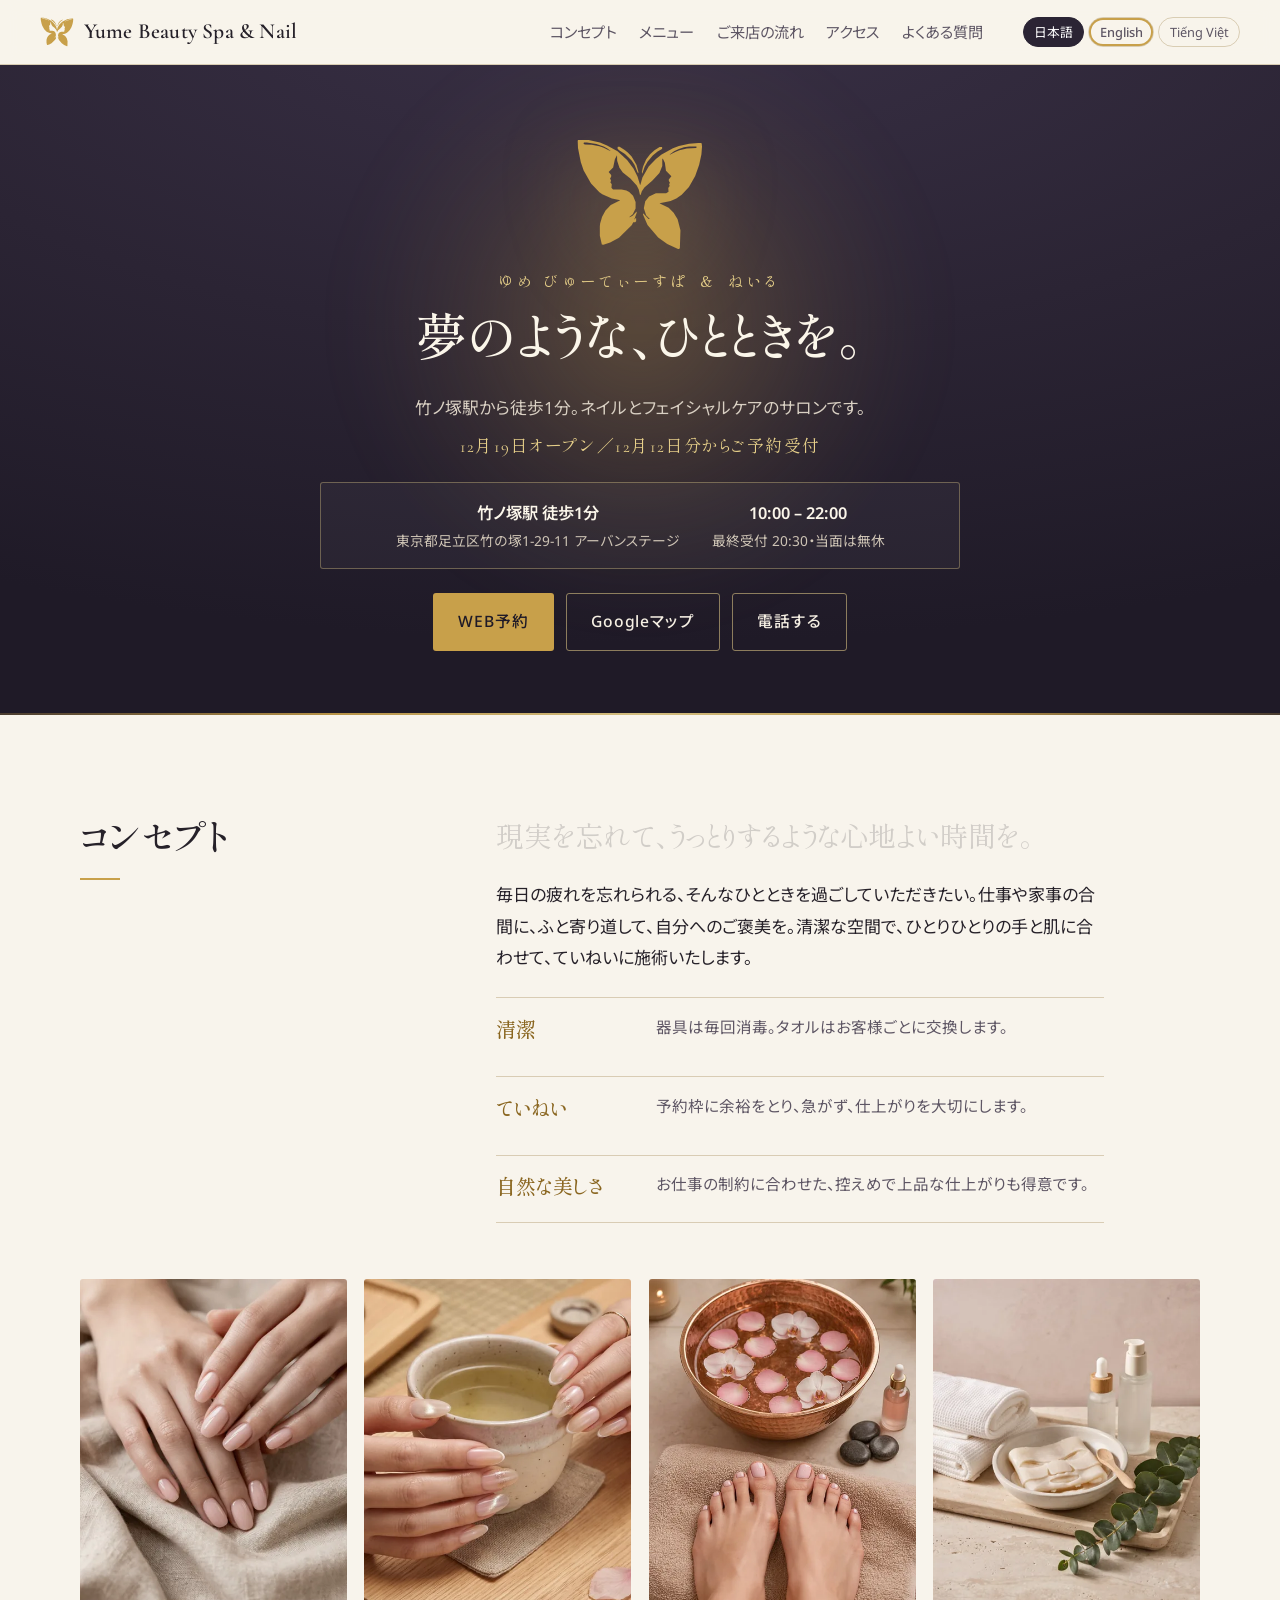
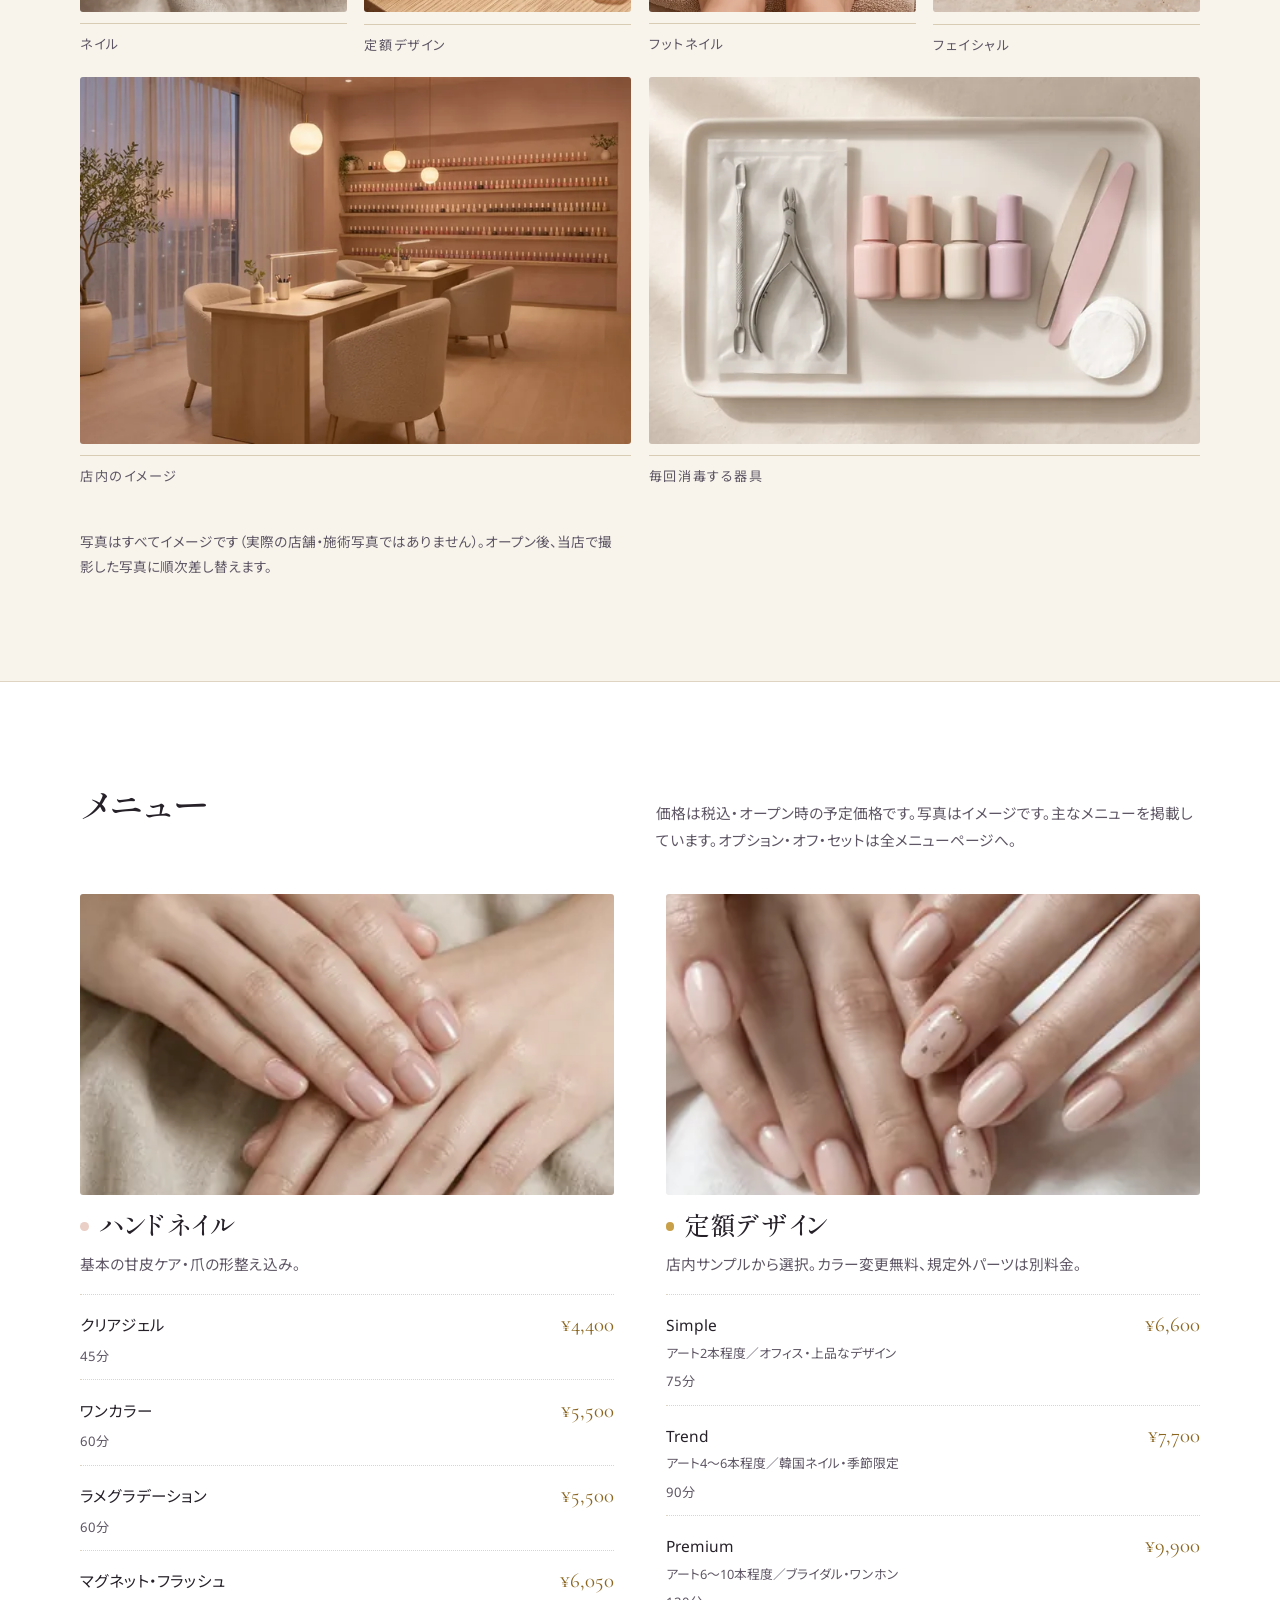
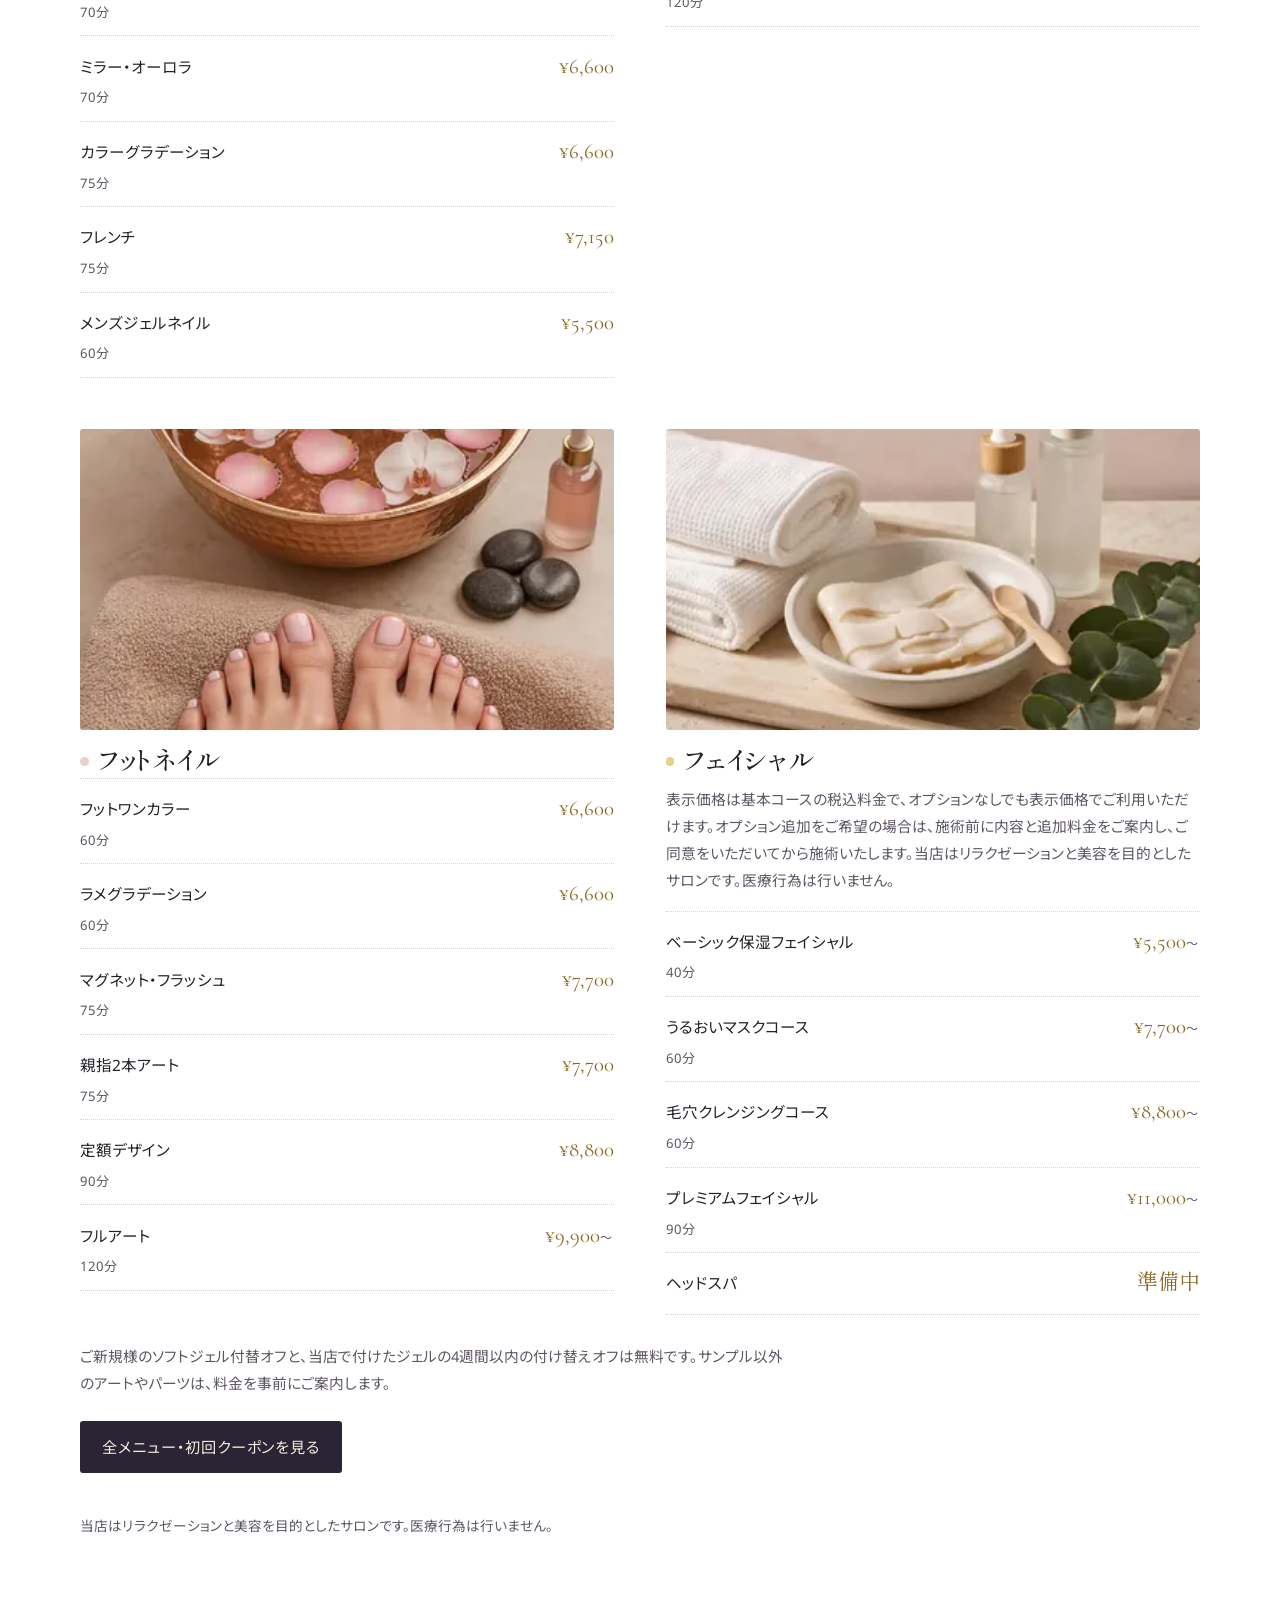
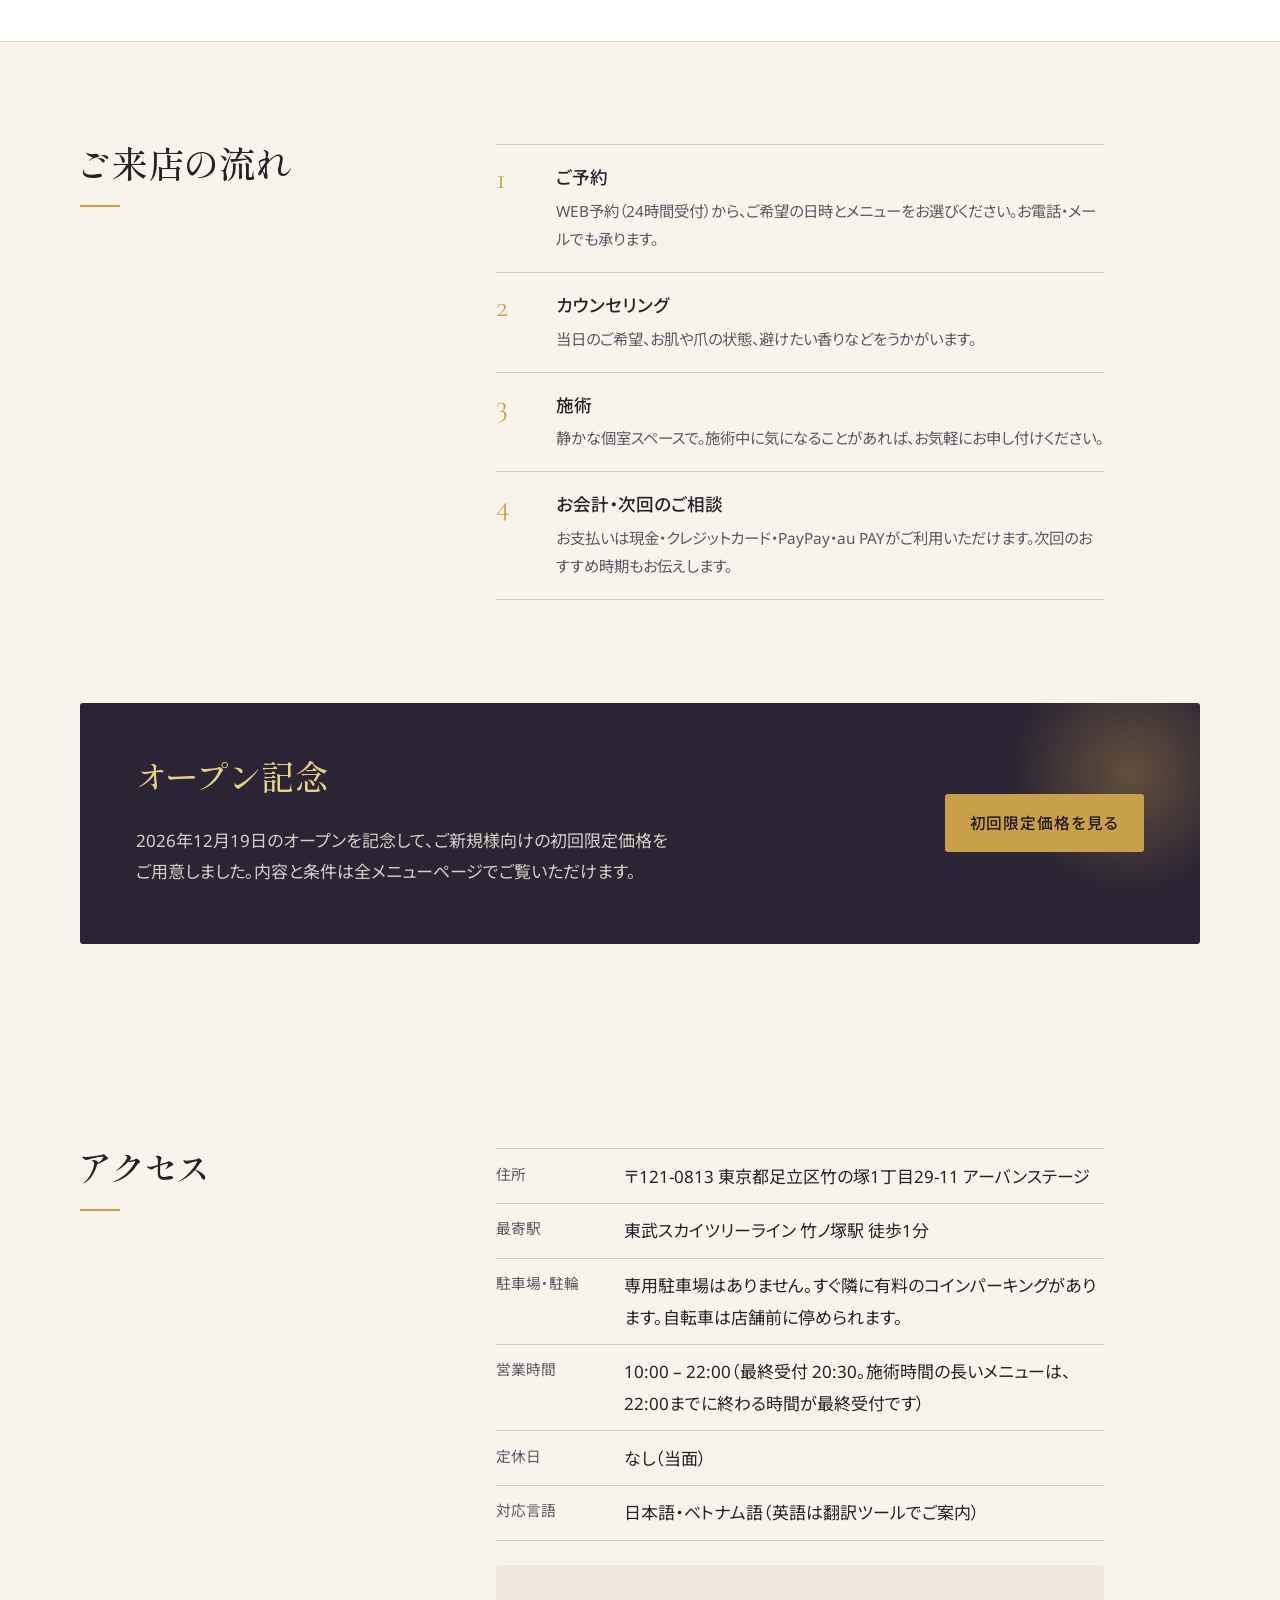
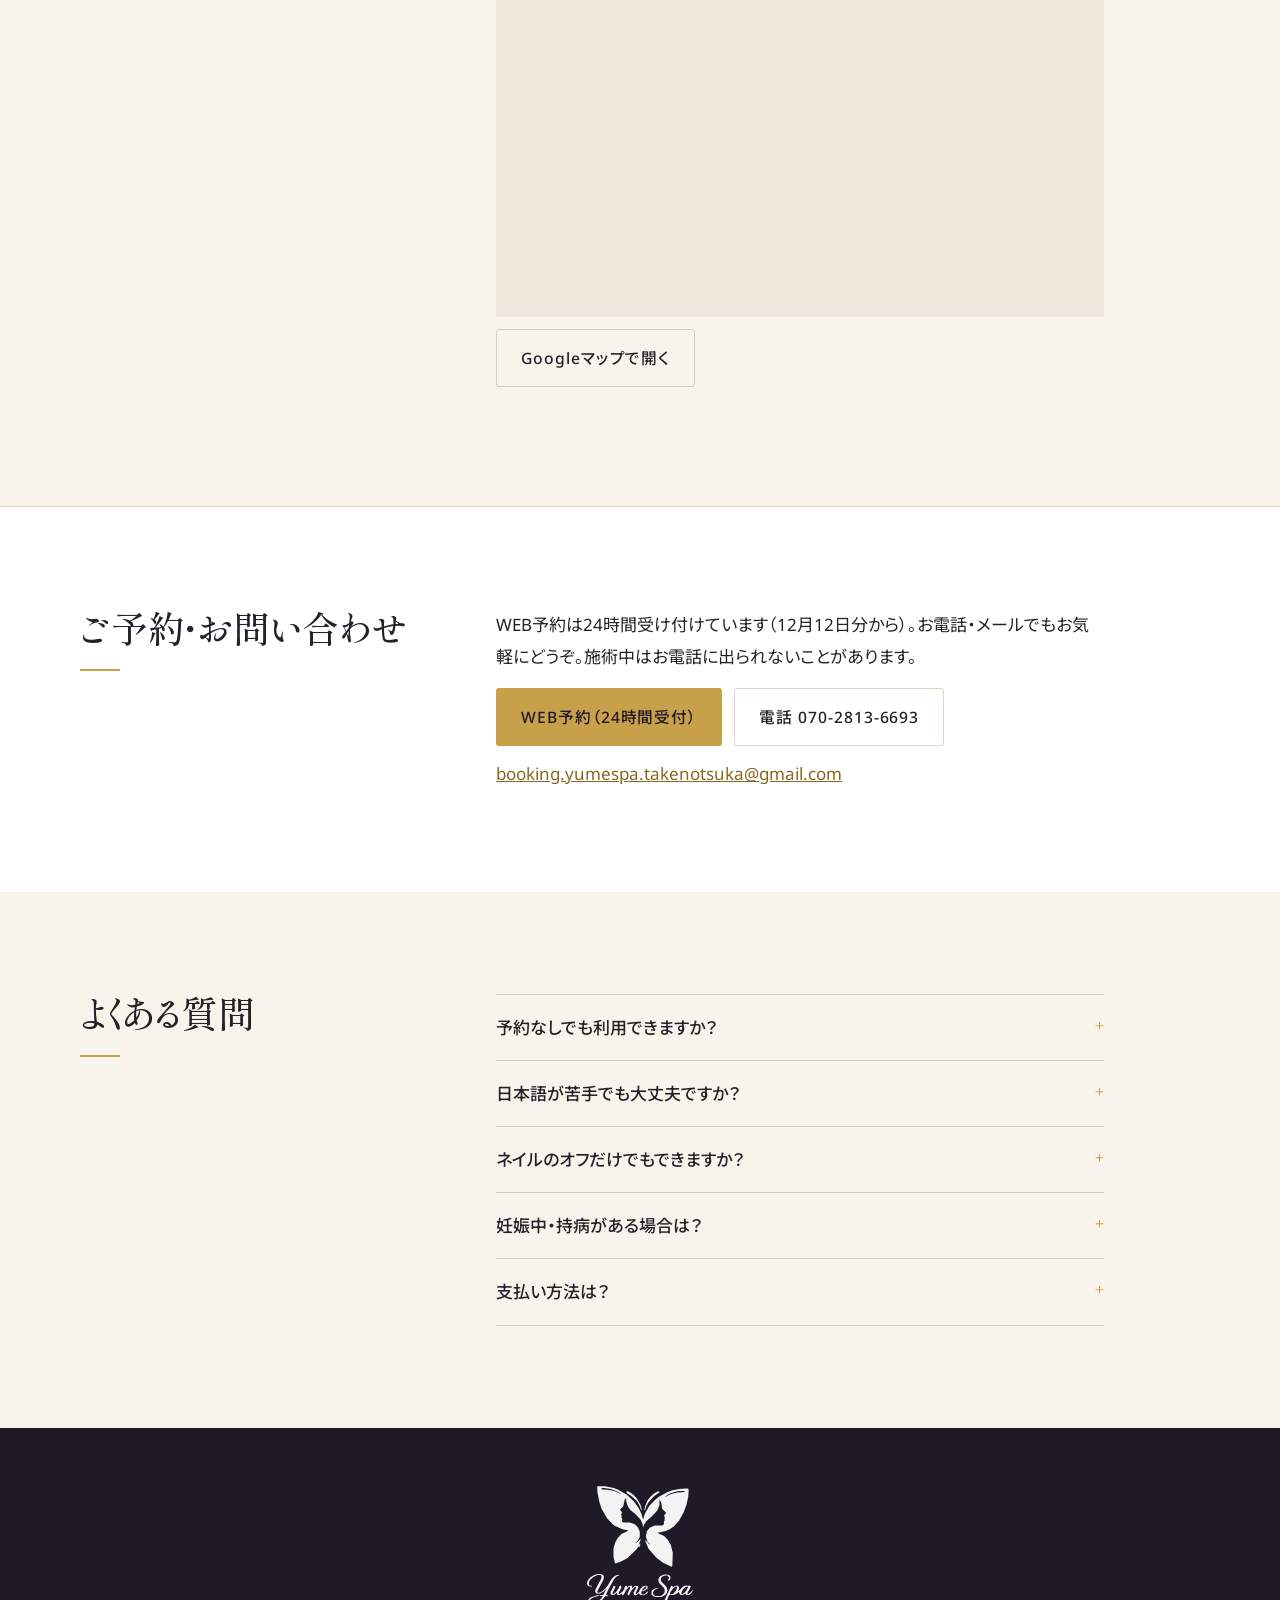
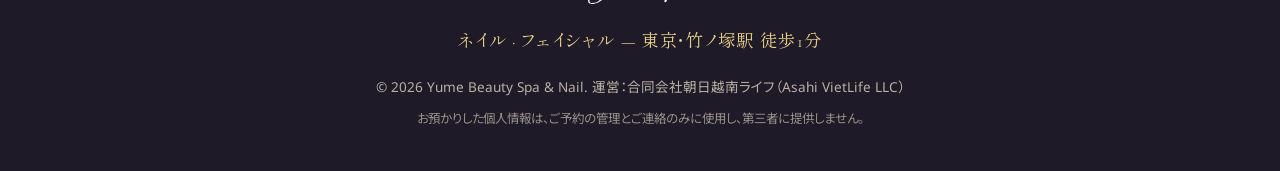
==== commit 35c9c514: "Trang chu: bo hinh minh hoa vector, an gallery trong, bo hat vang, goc vuong nhe, sua cau WEB yoyaku" ====
--- a/index.html
+++ b/index.html
@@ -117,7 +117,7 @@
   <nav class="nav" aria-label="Site">
     <a href="#concept" data-i18n="nav.concept">コンセプト</a>
     <a href="#menu" data-i18n="nav.menu">メニュー</a>
-    <a href="#gallery" data-i18n="nav.gallery">ギャラリー</a>
+    <a href="#gallery" data-i18n="nav.gallery" hidden>ギャラリー</a>
     <a href="#flow" data-i18n="nav.flow">ご来店の流れ</a>
     <a href="#access" data-i18n="nav.access">アクセス</a>
     <a href="#faq" data-i18n="nav.faq">よくある質問</a>
@@ -135,11 +135,6 @@
   <section class="hero scene" data-scene="hero" aria-labelledby="hero-title">
     <div class="layer depth-0" data-depth="0" aria-hidden="true"></div>
     <div class="layer depth-1" data-depth="1" aria-hidden="true"><span class="glow"></span></div>
-    <div class="layer depth-2" data-depth="2" aria-hidden="true">
-      <img class="companion companion-l" src="assets/img/icon-gold.svg" alt="" width="458" height="405">
-      <img class="companion companion-r" src="assets/img/icon-gold.svg" alt="" width="458" height="405">
-    </div>
-    <div class="layer depth-5" data-depth="5" aria-hidden="true"><span class="dust d1"></span><span class="dust d2"></span><span class="dust d3"></span><span class="dust d4"></span><span class="dust d5"></span><span class="dust d6"></span><span class="dust d7"></span><span class="dust d8"></span></div>
     <div class="hero-inner layer depth-4" data-depth="4">
       <img class="hero-butterfly" src="assets/img/icon-gold.svg" alt="" width="458" height="405" data-depth="3">
       <p class="hero-kana" data-i18n="hero.kana">ゆめ びゅーてぃーすぱ ＆ ねいる</p>
@@ -186,94 +181,7 @@
         <li><figure><img src="assets/img/photos/salon-1400.webp" srcset="assets/img/photos/salon-700.webp 700w, assets/img/photos/salon-1400.webp 1400w" sizes="(max-width: 720px) 92vw, 540px" width="1400" height="933" loading="lazy" decoding="async" alt="あたたかい照明のネイルサロンの店内イメージ" data-i18n-alt="photos.a5"><figcaption data-i18n="photos.c5">店内のイメージ</figcaption></figure></li>
         <li><figure><img src="assets/img/photos/tools-1400.webp" srcset="assets/img/photos/tools-700.webp 700w, assets/img/photos/tools-1400.webp 1400w" sizes="(max-width: 720px) 92vw, 540px" width="1400" height="933" loading="lazy" decoding="async" alt="個包装の器具とジェルのボトルを並べたトレー" data-i18n-alt="photos.a6"><figcaption data-i18n="photos.c6">毎回消毒する器具</figcaption></figure></li>
       </ul>
-      <p class="note small photo-note" data-i18n="photos.note">写真はすべてイメージです（実際の店舗・施術写真ではありません）。当店で撮影した写真は、ギャラリーに順次掲載します。</p>
-    </div>
-  </section>
-
-
-  <!-- Showcase: original 2.5D vector character, 3 states (nail / head spa / facial), tilt + layer parallax. Illustration only; real photos go in the gallery. -->
-  <section class="section showcase" id="showcase" aria-labelledby="showcase-title">
-    <div class="wrap two">
-      <div class="col-title">
-        <h2 id="showcase-title" data-i18n="showcase.title">三つのケア</h2>
-        <div class="state-tabs" role="tablist" aria-label="Service">
-          <button type="button" role="tab" aria-selected="true" data-state="nail"><strong data-i18n="showcase.nail">ネイル</strong><span data-i18n="showcase.nail.d">自爪をいたわり、手元を清潔に、きれいに。</span></button>
-          <button type="button" role="tab" aria-selected="false" data-state="head"><strong data-i18n="showcase.head">ヘッドスパ</strong><em class="tab-soon" data-i18n="showcase.soon">準備中</em><span data-i18n="showcase.head.d">頭皮にやさしく触れる、ゆったりとした時間。</span></button>
-          <button type="button" role="tab" aria-selected="false" data-state="facial"><strong data-i18n="showcase.facial">フェイシャル</strong><span data-i18n="showcase.facial.d">やさしいクレンジングと保湿で、しっとりなめらかに。</span></button>
-        </div>
-        <p class="note small" data-i18n="showcase.note">イラストはイメージです。実際の写真はギャラリーに掲載します。</p>
-      </div>
-      <div class="col-body figure-wrap">
-        <div class="figure-stage" id="figure-stage">
-          <svg class="figure" viewBox="0 0 600 660" role="img" aria-label="Illustration of a woman enjoying nail, head spa and facial care" xmlns="http://www.w3.org/2000/svg" xmlns:xlink="http://www.w3.org/1999/xlink">
-            <defs>
-              <radialGradient id="fg-glow" cx="50%" cy="45%" r="55%"><stop offset="0" stop-color="#E7D08A" stop-opacity=".55"/><stop offset=".6" stop-color="#C8A04A" stop-opacity=".12"/><stop offset="1" stop-color="#C8A04A" stop-opacity="0"/></radialGradient>
-              <linearGradient id="fg-skin" x1="0" y1="0" x2="1" y2="1"><stop offset="0" stop-color="#F7EBDF"/><stop offset="1" stop-color="#EBD3BF"/></linearGradient>
-              <linearGradient id="fg-hair" x1="0" y1="0" x2="1" y2="1"><stop offset="0" stop-color="#4A3F5C"/><stop offset="1" stop-color="#2B2434"/></linearGradient>
-              <linearGradient id="fg-nail" x1="0" y1="0" x2="0" y2="1"><stop offset="0" stop-color="#F6E3C8"/><stop offset=".55" stop-color="#E2B9A8"/><stop offset="1" stop-color="#C8A04A"/></linearGradient>
-              <linearGradient id="fg-mask" x1="0" y1="0" x2="0" y2="1"><stop offset="0" stop-color="#FFFFFF" stop-opacity=".92"/><stop offset="1" stop-color="#F3EBDD" stop-opacity=".82"/></linearGradient>
-              <filter id="fg-soft" x="-20%" y="-20%" width="140%" height="140%"><feGaussianBlur stdDeviation="1.2"/></filter>
-              <symbol id="fg-finger" viewBox="-14 -90 28 100"><rect x="-11" y="-80" width="22" height="90" rx="11" fill="url(#fg-skin)"/><rect x="-8" y="-82" width="16" height="22" rx="8" fill="url(#fg-nail)"/><rect x="-5" y="-78" width="4" height="9" rx="2" fill="#fff" opacity=".7"/></symbol>
-            </defs>
-
-            <g class="fg-layer fg-bg" data-fdepth="0">
-              <circle cx="300" cy="330" r="250" fill="url(#fg-glow)"/>
-              <circle class="fg-ring" cx="300" cy="330" r="235" fill="none" stroke="#C8A04A" stroke-opacity=".25" stroke-width="1.2" stroke-dasharray="4 10"/>
-            </g>
-
-            <g class="fg-layer fg-hair" data-fdepth="1">
-              <path class="fg-hairmass" d="M312,140 C230,112 160,160 150,262 C142,340 176,410 214,468 C236,520 220,580 190,640 C170,678 190,700 236,690 C300,676 330,620 332,560 L332,470 C300,420 282,330 292,220 C296,180 304,156 312,140 Z" fill="url(#fg-hair)"/>
-              <path class="fg-strand s1" d="M214,470 C236,520 228,600 196,660" fill="none" stroke="#C8A04A" stroke-opacity=".55" stroke-width="1.6" stroke-linecap="round"/>
-              <path class="fg-strand s2" d="M246,440 C262,520 250,600 220,672" fill="none" stroke="#E7D08A" stroke-opacity=".5" stroke-width="1.3" stroke-linecap="round"/>
-              <path class="fg-strand s3" d="M190,260 C178,330 190,392 210,440" fill="none" stroke="#C8A04A" stroke-opacity=".4" stroke-width="1.2" stroke-linecap="round"/>
-            </g>
-
-            <g class="fg-layer fg-face" data-fdepth="2">
-              <path d="M312,140 C352,150 372,195 374,236 C375,250 366,256 370,268 C380,282 400,296 398,306 C395,316 378,316 377,322 C382,330 390,336 388,348 C386,360 374,360 376,370 C380,384 376,400 366,406 C348,416 328,422 316,436 C314,458 318,482 332,500 C352,524 386,536 420,546 C450,554 462,570 462,640 L190,640 L190,580 C226,564 262,534 276,498 C284,474 286,440 284,404 C290,380 292,330 290,280 C288,220 296,170 312,140 Z" fill="url(#fg-skin)"/>
-              <path d="M318,440 C320,466 330,488 346,500" fill="none" stroke="#E0C4AE" stroke-width="1.2" stroke-linecap="round" opacity=".9"/>
-              <path class="fg-robe" d="M150,640 C176,586 236,556 318,560 C372,562 420,580 446,604 C456,614 460,626 460,640 Z" fill="#EFE8DC"/>
-              <path d="M156,632 C190,588 246,566 318,568 C372,570 418,588 444,610" fill="none" stroke="#C8A04A" stroke-opacity=".7" stroke-width="1.6" stroke-linecap="round"/>
-              <path d="M316,436 C322,452 334,470 352,480" fill="none" stroke="#D9B9A6" stroke-width="1.4" stroke-linecap="round" opacity=".8"/>
-              <path class="fg-brow" d="M336,242 C350,236 364,239 372,247" fill="none" stroke="#3A3147" stroke-width="2.2" stroke-linecap="round"/>
-              <path class="fg-eye" d="M342,268 C352,276 364,276 372,268" fill="none" stroke="#3A3147" stroke-width="2" stroke-linecap="round"/>
-              <path d="M372,268 L379,272 M366,274 L370,280 M358,276 L360,283" stroke="#3A3147" stroke-width="1.4" stroke-linecap="round"/>
-              <ellipse cx="358" cy="330" rx="16" ry="9" fill="#D9A6A0" opacity=".32" filter="url(#fg-soft)"/>
-              <path d="M378,338 C384,336 390,340 388,348 C386,356 378,356 376,352" fill="#D9A6A0" opacity=".85"/>
-              <path d="M298,292 C290,286 286,298 290,306 C294,314 302,310 302,302" fill="url(#fg-skin)" stroke="#E0C4AE" stroke-width="1"/>
-              <path class="fg-mask" d="M312,140 C352,150 372,195 374,236 C375,250 366,256 370,268 C380,282 400,296 398,306 C395,316 378,316 377,322 C382,330 390,336 388,348 C386,360 374,360 376,370 C380,384 376,400 366,406 C348,416 328,422 316,436 L292,420 C292,330 288,220 296,170 Z" fill="url(#fg-mask)" opacity="0"/>
-              <g class="fg-maskdots" opacity="0" fill="#fff"><circle cx="340" cy="300" r="3"/><circle cx="330" cy="360" r="2.4"/><circle cx="352" cy="392" r="2"/></g>
-            </g>
-
-            <g class="fg-layer fg-carehands" data-fdepth="3" opacity="0" stroke="#E3C9B4" stroke-width="1">
-              <g transform="translate(252,168) rotate(205)"><g class="fg-carehand ch1">
-                <ellipse cx="0" cy="30" rx="26" ry="34" fill="url(#fg-skin)"/>
-                <rect x="-24" y="-30" width="14" height="62" rx="7" fill="url(#fg-skin)"/><rect x="-7" y="-40" width="14" height="72" rx="7" fill="url(#fg-skin)"/><rect x="10" y="-36" width="14" height="68" rx="7" fill="url(#fg-skin)"/><rect x="26" y="-22" width="13" height="54" rx="6.5" fill="url(#fg-skin)"/>
-              </g></g>
-              <g transform="translate(334,122) rotate(168)"><g class="fg-carehand ch2">
-                <ellipse cx="0" cy="30" rx="26" ry="34" fill="url(#fg-skin)"/>
-                <rect x="-24" y="-30" width="14" height="62" rx="7" fill="url(#fg-skin)"/><rect x="-7" y="-40" width="14" height="72" rx="7" fill="url(#fg-skin)"/><rect x="10" y="-36" width="14" height="68" rx="7" fill="url(#fg-skin)"/><rect x="26" y="-22" width="13" height="54" rx="6.5" fill="url(#fg-skin)"/>
-              </g></g>
-            </g>
-
-            <g class="fg-layer fg-hand" data-fdepth="4">
-              <path d="M418,566 C414,530 426,508 452,504 C494,500 518,520 518,560 L516,632 C510,660 430,660 424,632 Z" fill="url(#fg-skin)"/>
-              <use href="#fg-finger" x="-14" y="-90" width="28" height="100" transform="translate(438,516) rotate(-10)"/>
-              <use href="#fg-finger" x="-14" y="-90" width="28" height="100" transform="translate(462,506) rotate(-3)"/>
-              <use href="#fg-finger" x="-14" y="-90" width="28" height="100" transform="translate(486,510) rotate(4)"/>
-              <use href="#fg-finger" x="-14" y="-90" width="28" height="100" transform="translate(508,524) rotate(13) scale(.9)"/>
-              <use href="#fg-finger" x="-14" y="-90" width="28" height="100" transform="translate(420,580) rotate(-58) scale(.72)"/>
-              <image class="fg-butterfly" href="assets/img/icon-gold.svg" x="404" y="402" width="54" height="48"/>
-            </g>
-
-            <g class="fg-layer fg-sparks" data-fdepth="5" fill="#E7D08A">
-              <path class="fg-spark k1" d="M470,180 l3,9 9,3 -9,3 -3,9 -3,-9 -9,-3 9,-3z"/>
-              <path class="fg-spark k2" d="M150,520 l2.5,7 7,2.5 -7,2.5 -2.5,7 -2.5,-7 -7,-2.5 7,-2.5z"/>
-              <path class="fg-spark k3" d="M520,420 l2,6 6,2 -6,2 -2,6 -2,-6 -6,-2 6,-2z"/>
-              <path class="fg-spark k4" d="M240,120 l2,6 6,2 -6,2 -2,6 -2,-6 -6,-2 6,-2z"/>
-            </g>
-          </svg>
-        </div>
-      </div>
+      <p class="note small photo-note" data-i18n="photos.note">写真はすべてイメージです（実際の店舗・施術写真ではありません）。オープン後、当店で撮影した写真に順次差し替えます。</p>
     </div>
   </section>
 
@@ -292,7 +200,7 @@
 
 
   <!-- Gallery: 3D tilt cards, slots for salon / nail designs / guests. Images listed in assets/js/gallery.js -->
-  <section class="section gallery" id="gallery" aria-labelledby="gallery-title">
+  <section class="section gallery" id="gallery" aria-labelledby="gallery-title" hidden>
     <div class="wrap">
       <div class="menu-head">
         <h2 id="gallery-title" data-i18n="gallery.title">ギャラリー</h2>
@@ -309,7 +217,7 @@
       </div>
       <div class="col-body">
         <ol class="steps">
-          <li><strong data-i18n="flow.s1">ご予約</strong><span data-i18n="flow.s1b">お電話・メールで、ご希望の日時とメニューをお知らせください（WEB予約は準備中です）。</span></li>
+          <li><strong data-i18n="flow.s1">ご予約</strong><span data-i18n="flow.s1b">WEB予約（24時間受付）から、ご希望の日時とメニューをお選びください。お電話・メールでも承ります。</span></li>
           <li><strong data-i18n="flow.s2">カウンセリング</strong><span data-i18n="flow.s2b">当日のご希望、お肌や爪の状態、避けたい香りなどをうかがいます。</span></li>
           <li><strong data-i18n="flow.s3">施術</strong><span data-i18n="flow.s3b">静かな個室スペースで。施術中に気になることがあれば、お気軽にお申し付けください。</span></li>
           <li><strong data-i18n="flow.s4">お会計・次回のご相談</strong><span data-i18n="flow.s4b">お支払いは現金・クレジットカード・PayPay・au PAYがご利用いただけます。次回のおすすめ時期もお伝えします。</span></li>
@@ -410,6 +318,5 @@
 <script src="assets/js/gallery.js"></script>
 <script src="assets/js/main.js"></script>
 <script src="assets/js/effects.js"></script>
-<script src="assets/js/showcase.js"></script>
 </body>
 </html>
--- a/assets/css/style.css
+++ b/assets/css/style.css
@@ -370,3 +370,15 @@
 
 /* Nhãn "đang chuẩn bị" trên thẻ head spa ở mục Ba dịch vụ */
 .state-tabs .tab-soon { display: block; margin-top: .15rem; font-style: normal; font-family: var(--body); font-size: .72rem; letter-spacing: .04em; color: var(--gold-deep); }
+
+/* ---------- 28/11: bớt cảm giác "mẫu AI" – góc vuông nhẹ, bỏ bóng đổ, chú thích kiểu tạp chí ---------- */
+.photo-band img, .space-band img, .menu-thumb, .map, .map iframe { border-radius: 3px; box-shadow: none; }
+.photo-band figcaption, .space-band figcaption { text-align: left; font-family: inherit; font-size: .82rem; letter-spacing: .12em; color: var(--ink-soft); border-top: 1px solid var(--line); padding-top: .5rem; }
+.btn, .menu-print .link { border-radius: 3px; letter-spacing: .06em; }
+.hero-quick { border-radius: 3px; }
+.opening-card { border-radius: 3px; }
+.opening-card::after { display: none; }
+@media (max-width: 760px) {
+  .photo-band img { border-radius: 2px; }
+  .quickbar a { border-radius: 3px; }
+}
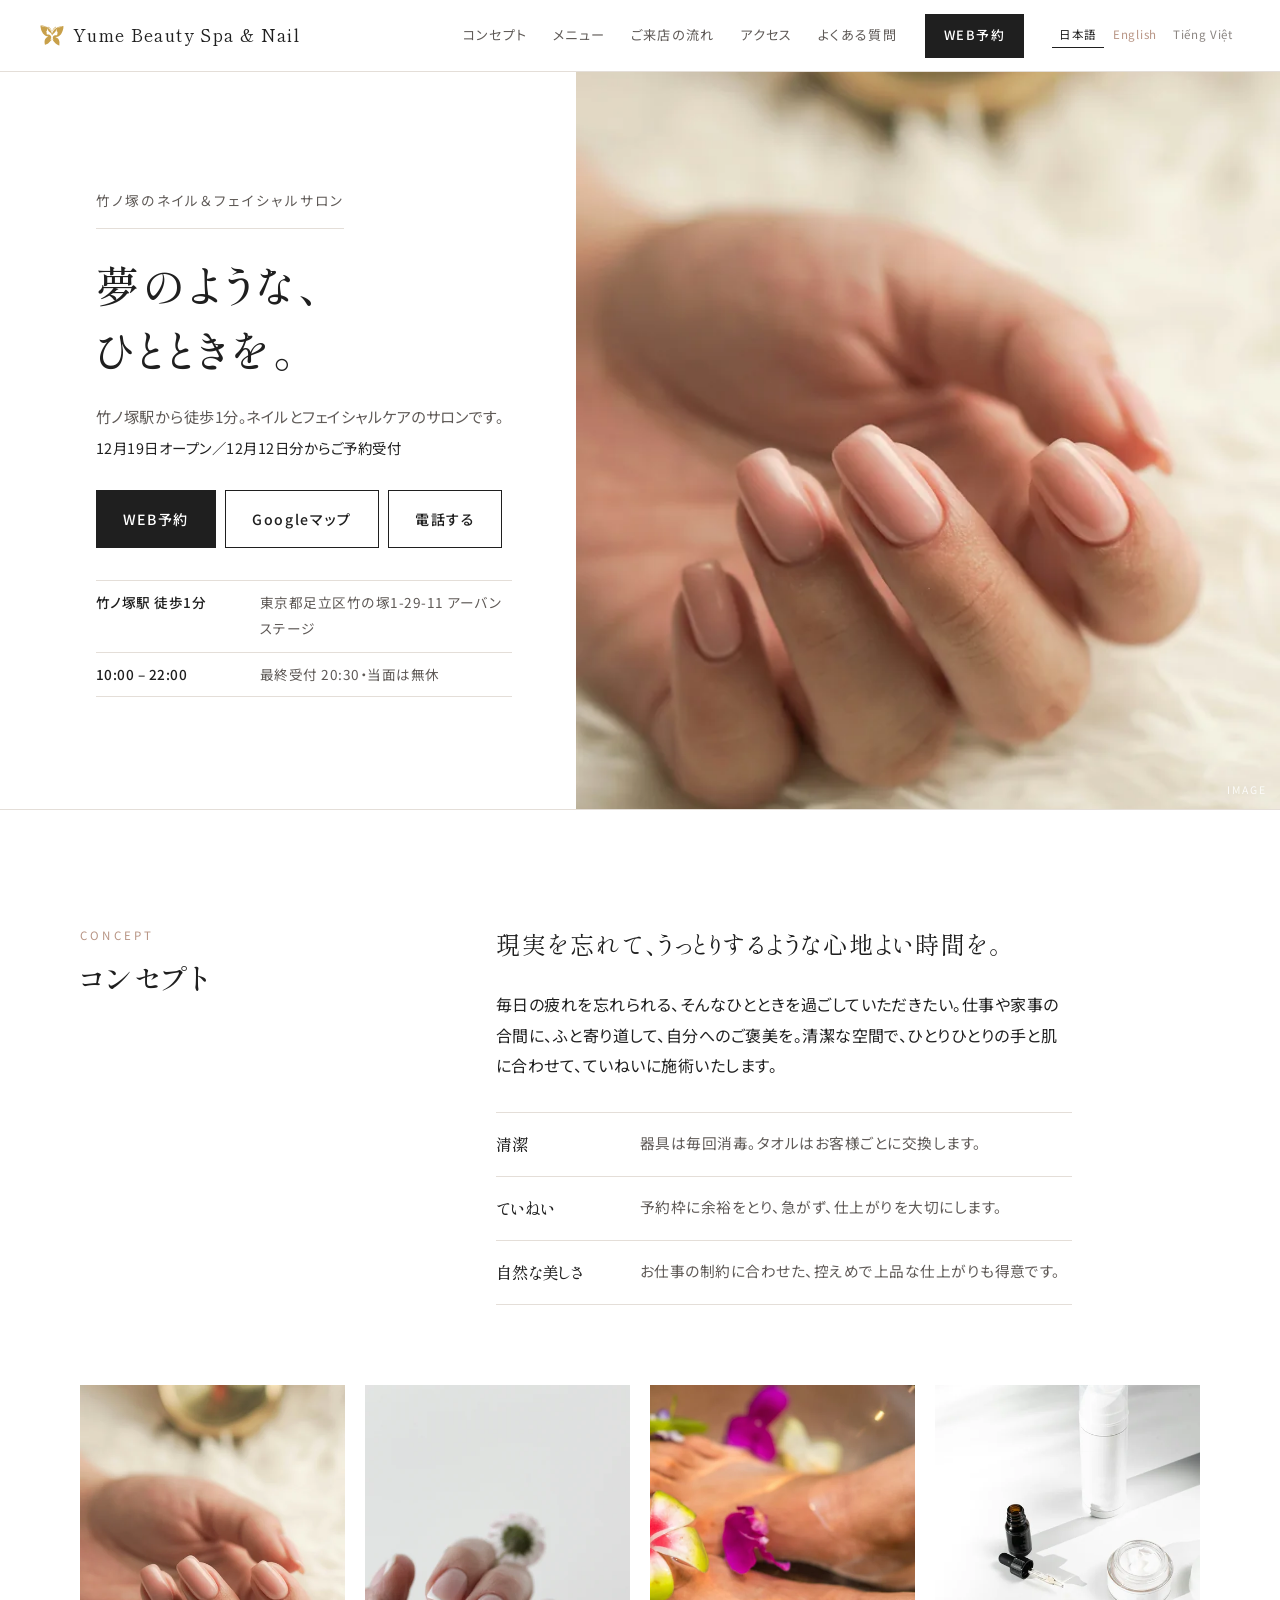
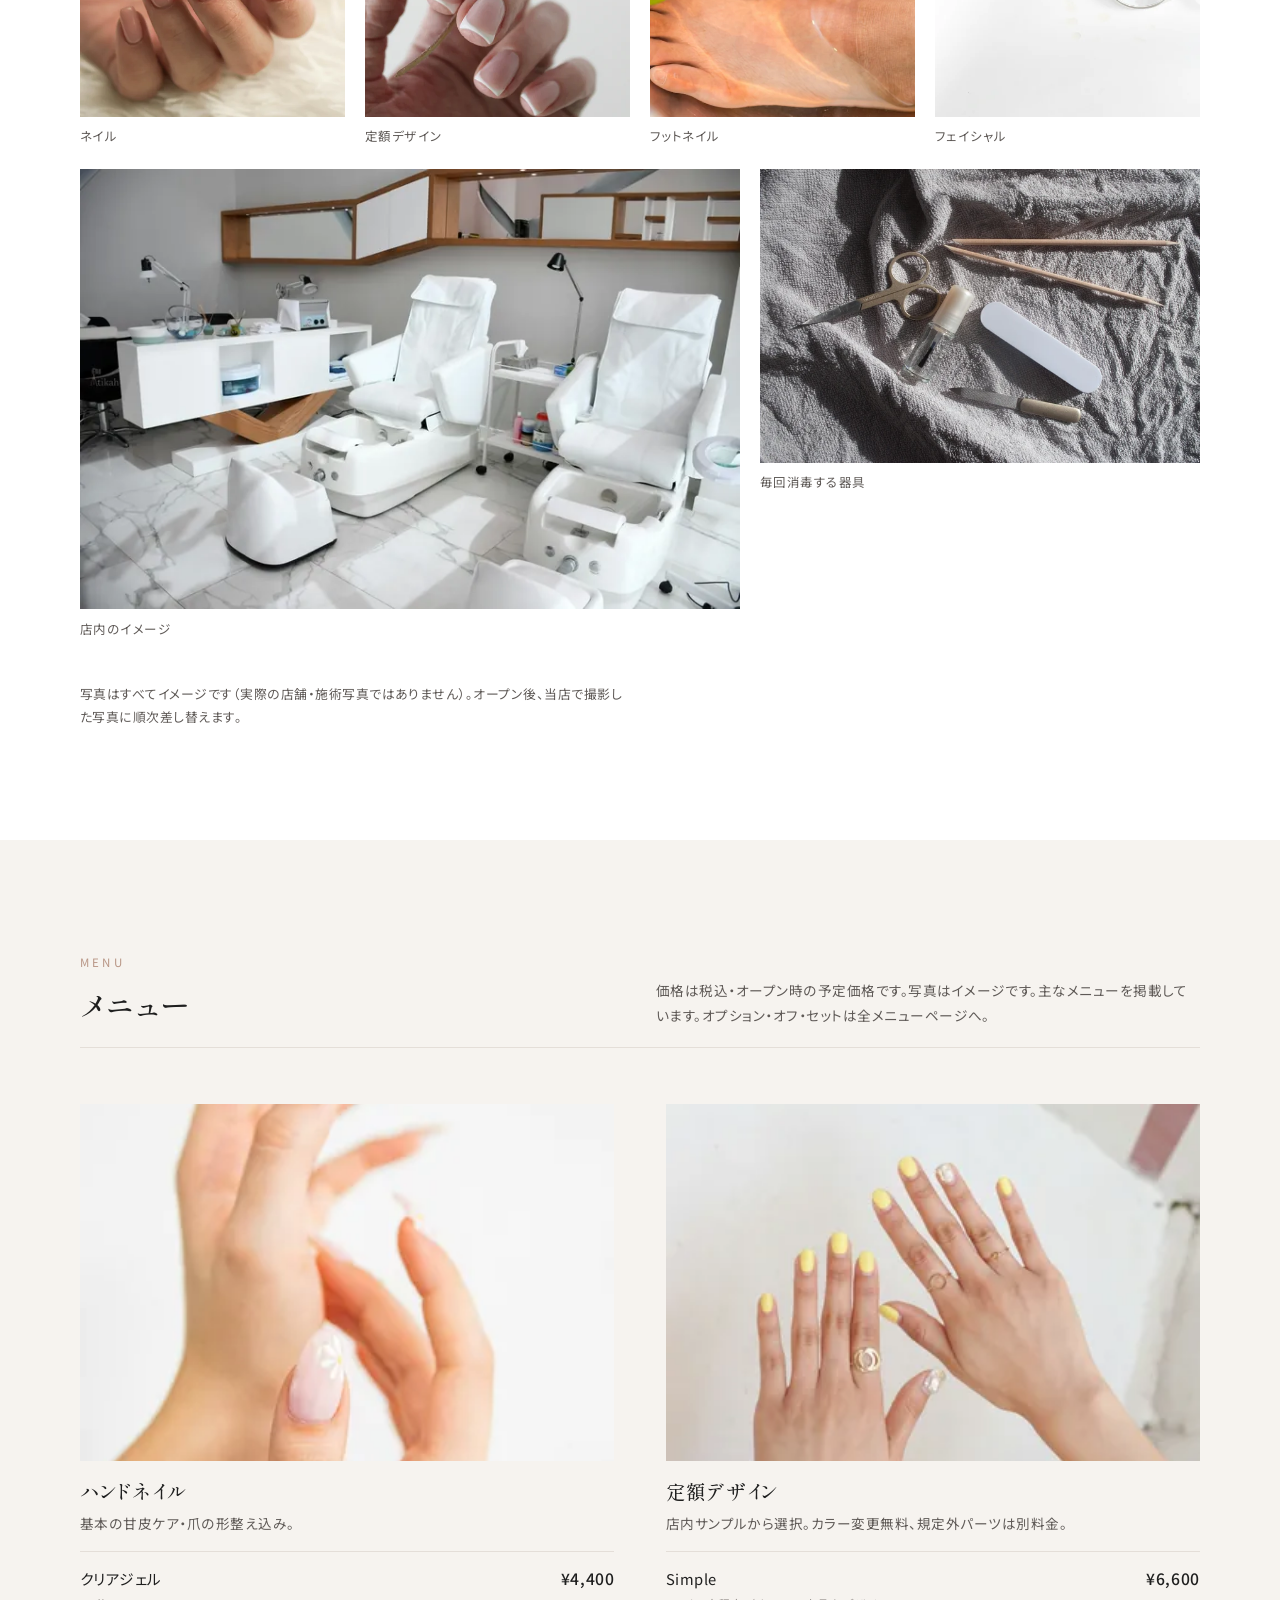
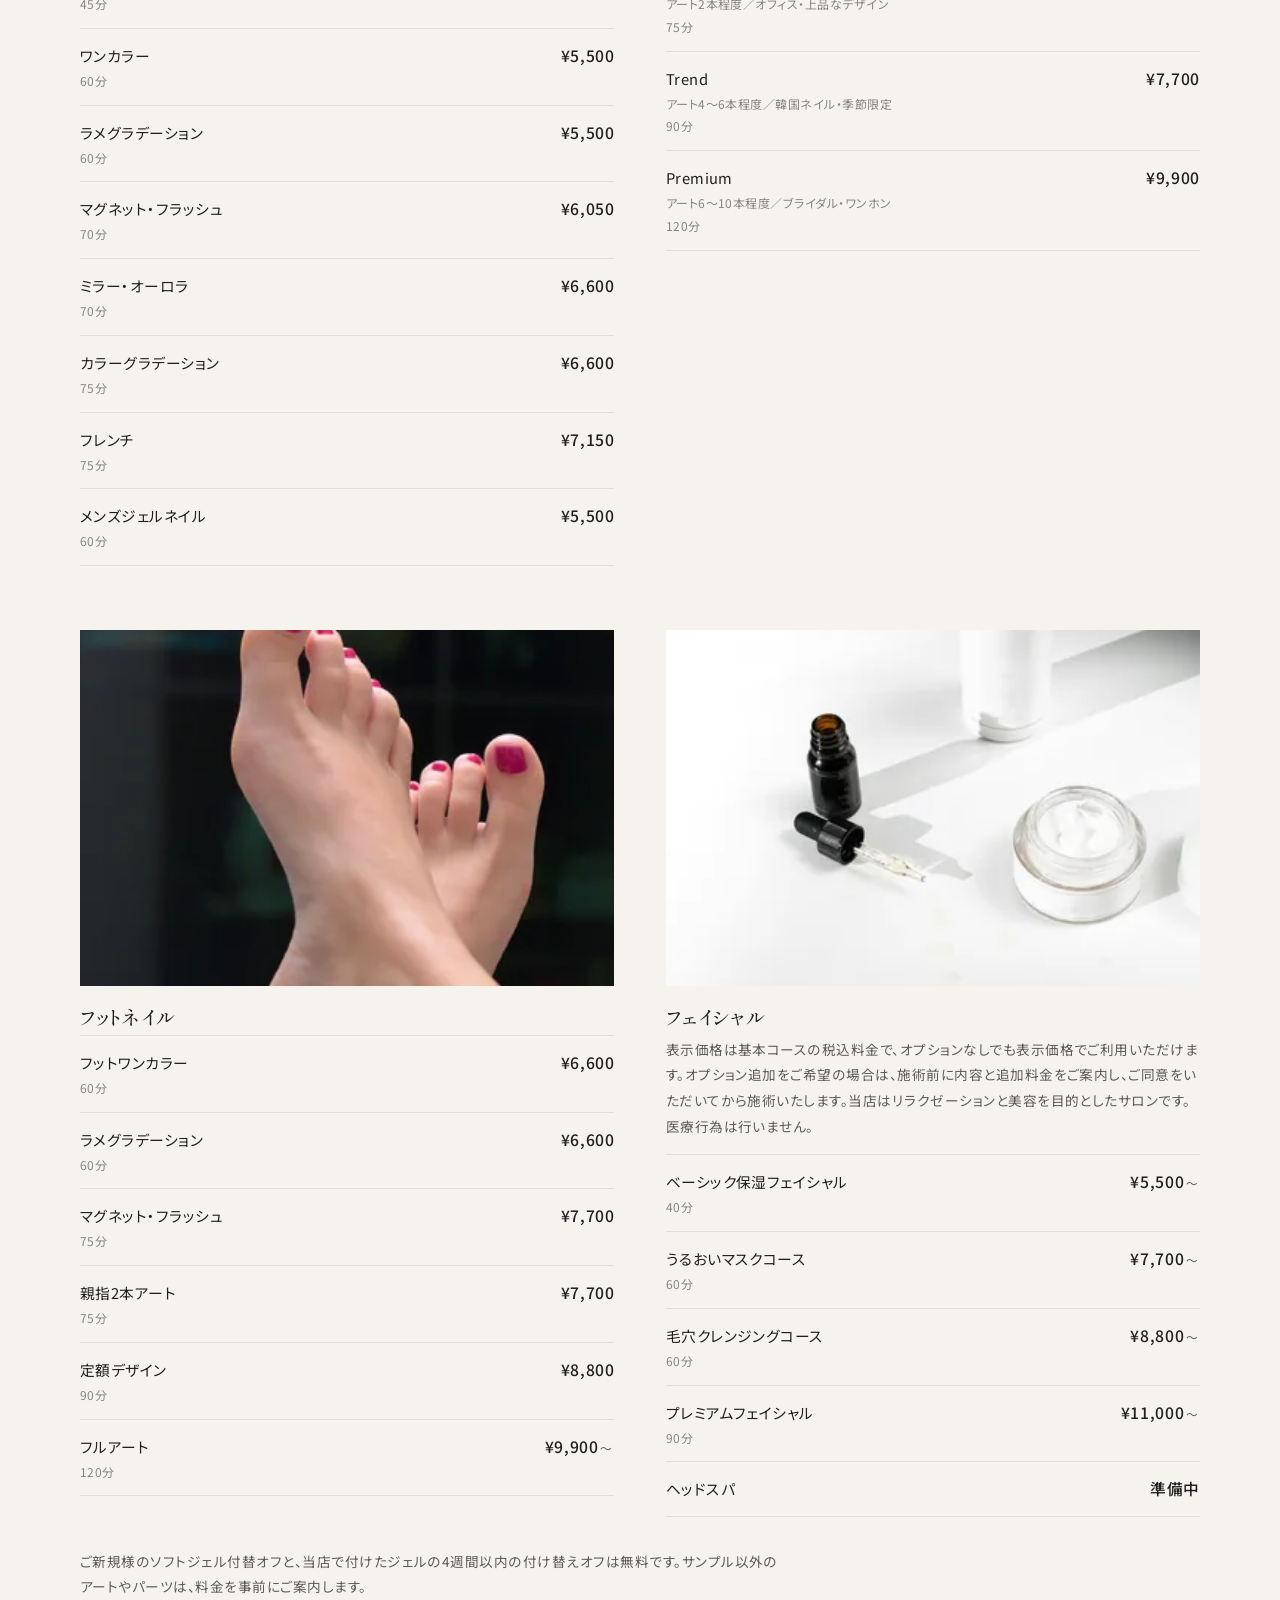
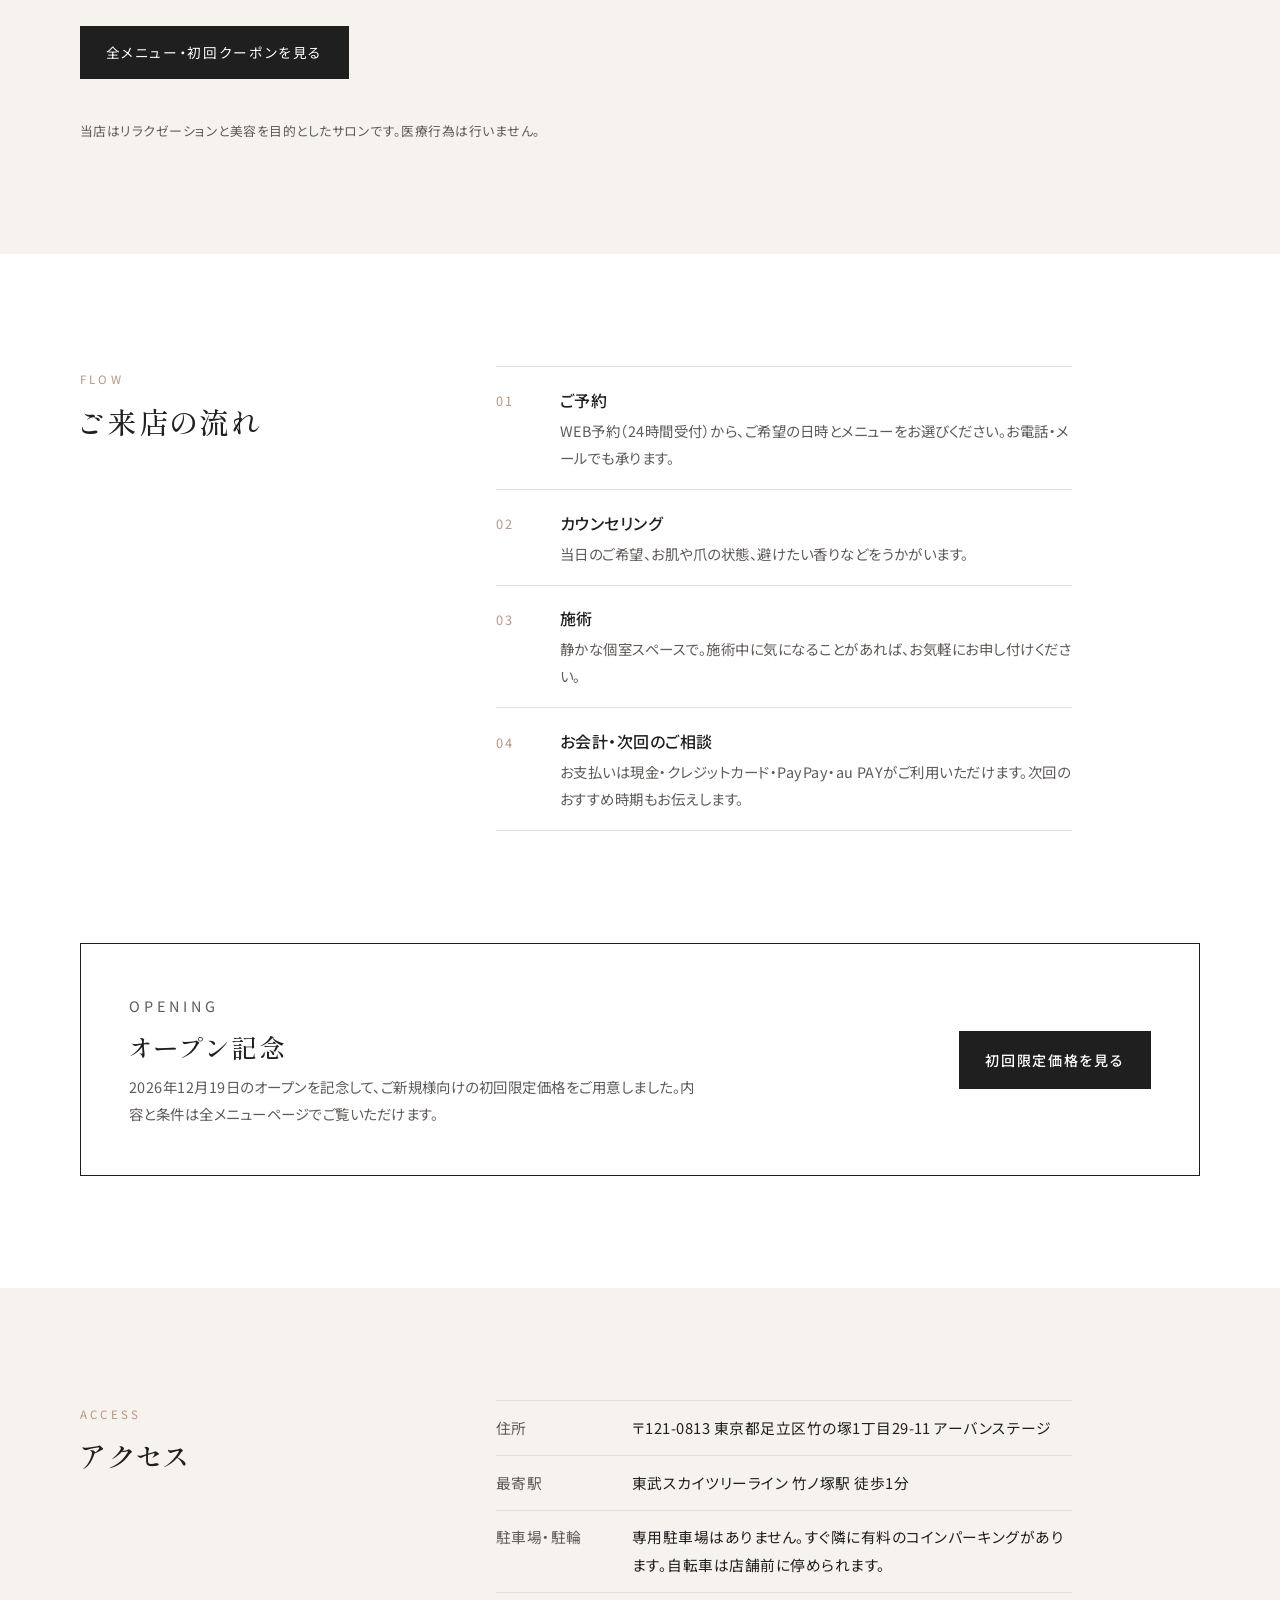
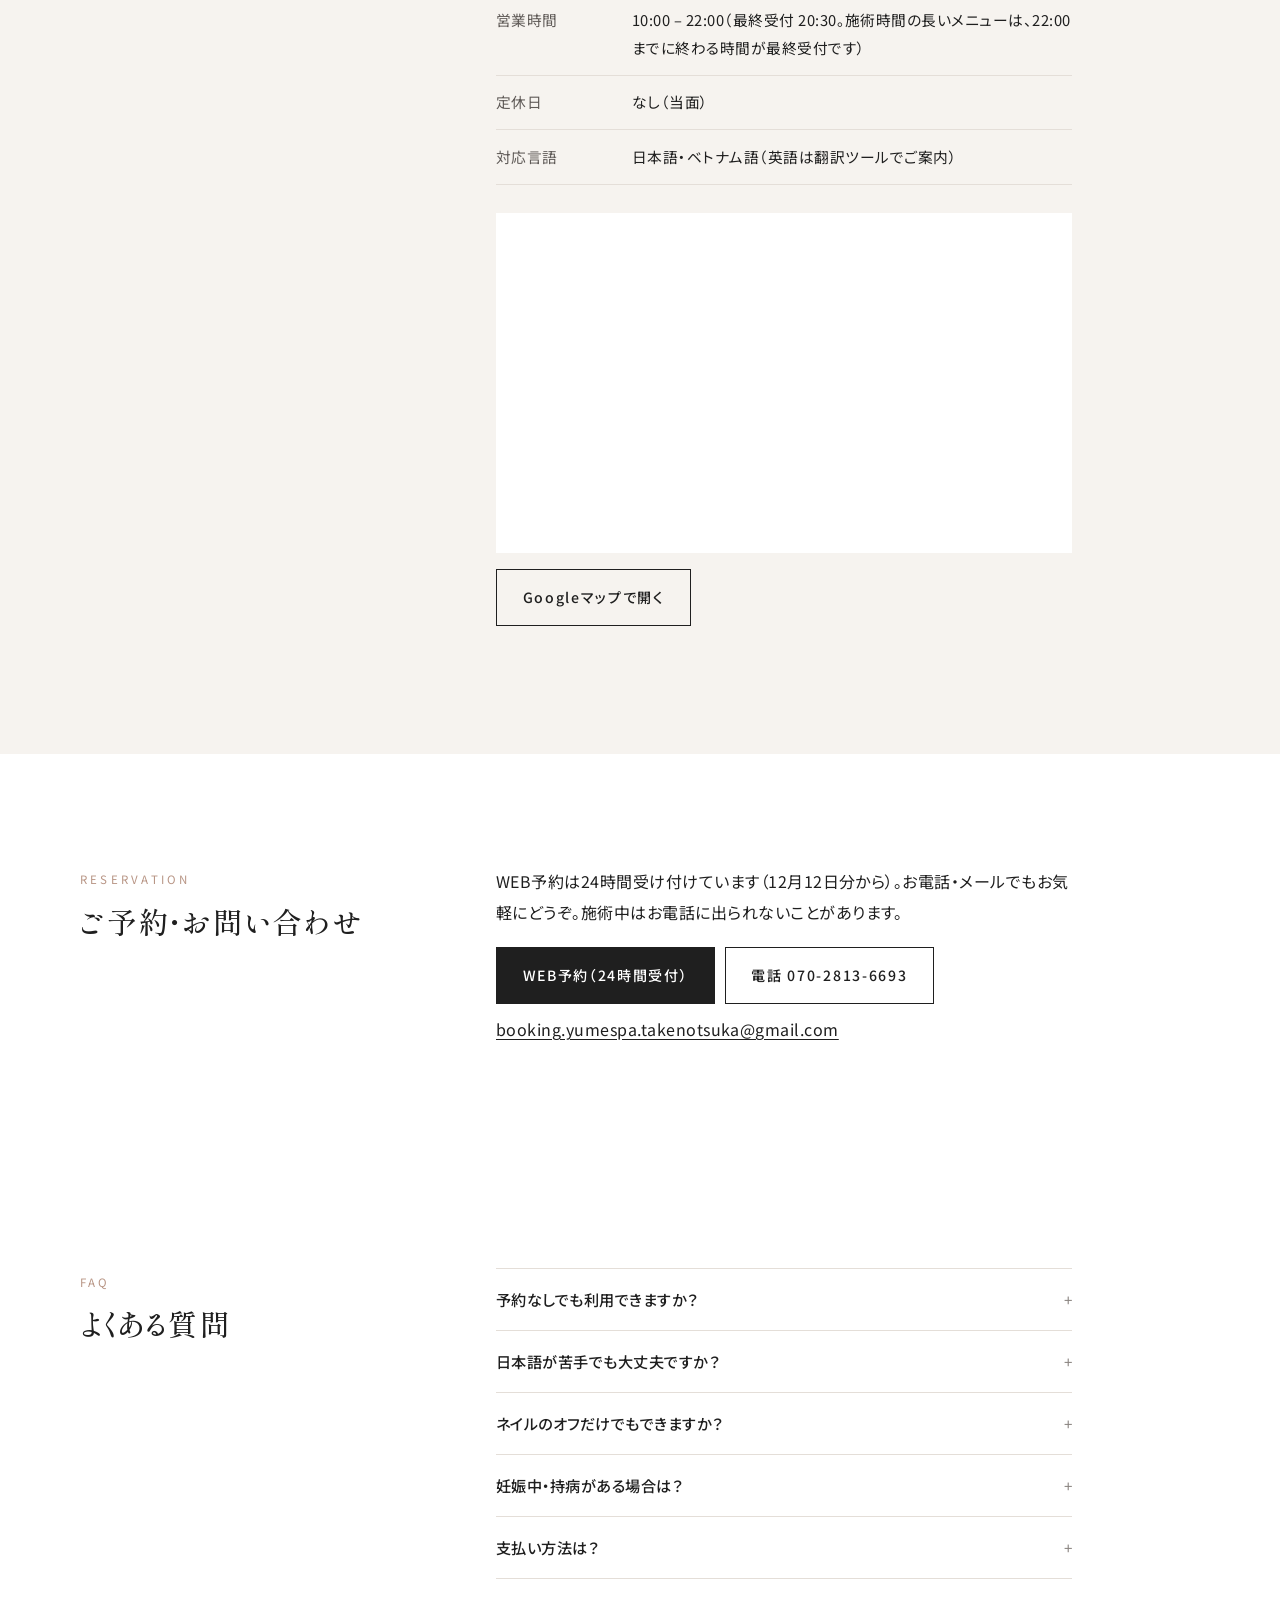
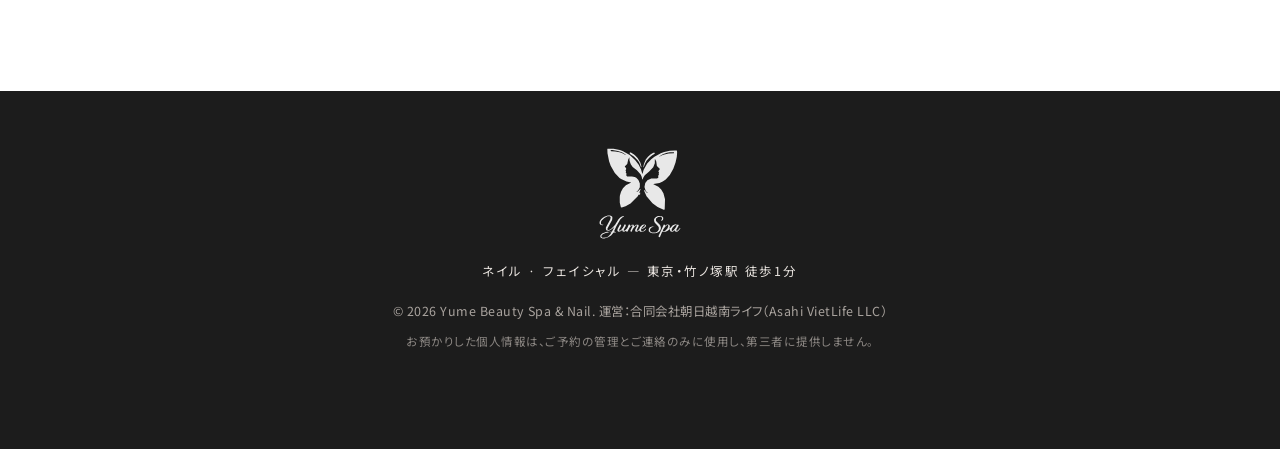
==== commit de6bf3ab: "Giao dien v2: nen trang, chu den, hero chia doi co anh lon, bo vang/tim than va hieu ung, nhan tieng" ====
--- a/index.html
+++ b/index.html
@@ -10,12 +10,12 @@
   <meta property="og:description" content="夢のような、ひとときを。竹ノ塚駅徒歩1分のネイル＆フェイシャルケアサロン。2026年12月19日オープン予定。">
   <meta property="og:type" content="website">
   <meta property="og:image" content="https://yumebeautyspa.com/assets/img/logo.png">
-  <meta name="theme-color" content="#2B2434">
+  <meta name="theme-color" content="#ffffff">
   <link rel="icon" href="assets/img/icon-32.png" sizes="32x32">
   <link rel="apple-touch-icon" href="assets/img/icon-180.png">
   <link rel="preconnect" href="https://fonts.googleapis.com">
   <link rel="preconnect" href="https://fonts.gstatic.com" crossorigin>
-  <link href="https://fonts.googleapis.com/css2?family=Cormorant+Garamond:ital,wght@0,400;0,500;0,600;1,400&family=Shippori+Mincho:wght@400;500&family=Noto+Sans+JP:wght@400;500&family=Noto+Sans:wght@400;500&display=swap" rel="stylesheet">
+  <link href="https://fonts.googleapis.com/css2?family=Shippori+Mincho:wght@500&family=Noto+Sans+JP:wght@400;500&family=Noto+Sans:wght@400;500&display=swap" rel="stylesheet">
   <link rel="stylesheet" href="assets/css/style.css">
   <script type="application/ld+json">
   {
@@ -122,6 +122,7 @@
     <a href="#access" data-i18n="nav.access">アクセス</a>
     <a href="#faq" data-i18n="nav.faq">よくある質問</a>
   </nav>
+  <a class="btn btn-dark nav-book" href="https://book.squareup.com/appointments/69awg5w0exe62m/location/LK15VJNH9TBDG/services" target="_blank" rel="noopener" data-i18n="cta.web">WEB予約</a>
   <div class="lang" role="group" aria-label="Language">
     <button type="button" data-lang="ja" data-href="" aria-pressed="true">日本語</button>
     <button type="button" data-lang="en" data-href="en/" aria-pressed="false">English</button>
@@ -131,36 +132,38 @@
 
 <main>
 
-  <!-- Techniques: 6-layer parallax scene, float loop, mouse parallax (desktop), gold particles, clip-path title reveal -->
+  <!-- Hero: chữ bên trái, ảnh lớn bên phải (điện thoại: chữ + nút đặt lịch trước, ảnh sau) -->
   <section class="hero scene" data-scene="hero" aria-labelledby="hero-title">
-    <div class="layer depth-0" data-depth="0" aria-hidden="true"></div>
-    <div class="layer depth-1" data-depth="1" aria-hidden="true"><span class="glow"></span></div>
-    <div class="hero-inner layer depth-4" data-depth="4">
-      <img class="hero-butterfly" src="assets/img/icon-gold.svg" alt="" width="458" height="405" data-depth="3">
-      <p class="hero-kana" data-i18n="hero.kana">ゆめ びゅーてぃーすぱ ＆ ねいる</p>
-      <h1 id="hero-title" class="reveal-title" data-i18n="hero.title">夢のような、ひとときを。</h1>
+    <div class="hero-text">
+      <p class="hero-eyebrow" data-i18n="hero.eyebrow">竹ノ塚のネイル＆フェイシャルサロン</p>
+      <h1 id="hero-title" class="reveal-title" data-i18n="hero.title">夢のような、
+ひとときを。</h1>
       <p class="hero-lead" data-i18n="hero.lead">竹ノ塚駅から徒歩1分。ネイルとフェイシャルケアのサロンです。</p>
       <p class="hero-open" data-i18n="hero.open">12月19日オープン／12月12日分からご予約受付</p>
-      <!-- Thông tin nhanh: khách thấy ngay quán ở đâu, mở mấy giờ, đặt lịch thế nào -->
+      <div class="hero-actions">
+        <a class="btn btn-dark" id="cta-line" href="https://book.squareup.com/appointments/69awg5w0exe62m/location/LK15VJNH9TBDG/services" target="_blank" rel="noopener" data-i18n="cta.web">WEB予約</a>
+        <a class="btn btn-line-dark" href="https://www.google.com/maps?cid=10276560440520517902" target="_blank" rel="noopener" data-i18n="cta.map">Googleマップ</a>
+        <a class="btn btn-line-dark" href="tel:+817028136693" data-i18n="cta.tel">電話する</a>
+      </div>
       <dl class="hero-quick">
         <div><dt data-i18n="quick.where">竹ノ塚駅 徒歩1分</dt><dd data-i18n="quick.addr">東京都足立区竹の塚1-29-11 アーバンステージ</dd></div>
         <div><dt data-i18n="quick.hours">10:00 – 22:00</dt><dd data-i18n="quick.hoursv">最終受付 20:30・当面は無休</dd></div>
       </dl>
-      <div class="hero-actions">
-        <a class="btn btn-gold" id="cta-line" href="https://book.squareup.com/appointments/69awg5w0exe62m/location/LK15VJNH9TBDG/services" target="_blank" rel="noopener" data-i18n="cta.web">WEB予約</a>
-        <a class="btn btn-ghost" href="https://www.google.com/maps?cid=10276560440520517902" target="_blank" rel="noopener" data-i18n="cta.map">Googleマップ</a>
-        <a class="btn btn-ghost" href="tel:+817028136693" data-i18n="cta.tel">電話する</a>
-      </div>
-    </div>
+    </div>
+    <figure class="hero-photo">
+      <img src="assets/img/photos/hero-1200.webp" srcset="assets/img/photos/hero-720.webp 720w, assets/img/photos/hero-1200.webp 1200w" sizes="(max-width: 760px) 100vw, 55vw" width="1200" height="1500" fetchpriority="high" decoding="async" alt="ピンクベージュのワンカラージェルネイルをした手" data-i18n-alt="photos.a1">
+      <figcaption>Image</figcaption>
+    </figure>
   </section>
 
   <section class="section concept" id="concept" aria-labelledby="concept-title">
     <div class="wrap two">
       <div class="col-title">
+        <p class="eyebrow" aria-hidden="true">Concept</p>
         <h2 id="concept-title" data-i18n="concept.title">コンセプト</h2>
       </div>
       <div class="col-body">
-        <p class="big" data-animate="words" data-i18n="concept.lead">現実を忘れて、うっとりするような心地よい時間を。</p>
+        <p class="big" data-i18n="concept.lead">現実を忘れて、うっとりするような心地よい時間を。</p>
         <p data-i18n="concept.body">毎日の疲れを忘れられる、そんなひとときを過ごしていただきたい。仕事や家事の合間に、ふと寄り道して、自分へのご褒美を。清潔な空間で、ひとりひとりの手と肌に合わせて、ていねいに施術いたします。</p>
         <ul class="values">
           <li><strong data-i18n="concept.v1">清潔</strong><span data-i18n="concept.v1b">器具は毎回消毒。タオルはお客様ごとに交換します。</span></li>
@@ -188,6 +191,7 @@
   <section class="section menu" id="menu" aria-labelledby="menu-title">
     <div class="wrap">
       <div class="menu-head">
+        <p class="eyebrow" aria-hidden="true">Menu</p>
         <h2 id="menu-title" data-i18n="menu.title">メニュー</h2>
         <p class="note" data-i18n="menu.note">価格は税込・オープン時の予定価格です。写真はイメージです。主なメニューを掲載しています。オプション・オフ・セットは全メニューページへ。</p>
       </div>
@@ -203,6 +207,7 @@
   <section class="section gallery" id="gallery" aria-labelledby="gallery-title" hidden>
     <div class="wrap">
       <div class="menu-head">
+        <p class="eyebrow" aria-hidden="true">Gallery</p>
         <h2 id="gallery-title" data-i18n="gallery.title">ギャラリー</h2>
         <p class="note" data-i18n="gallery.note">お客様の写真は、ご本人の同意をいただいたもののみ掲載しています。</p>
       </div>
@@ -213,6 +218,7 @@
   <section class="section flow" id="flow" aria-labelledby="flow-title">
     <div class="wrap two">
       <div class="col-title">
+        <p class="eyebrow" aria-hidden="true">Flow</p>
         <h2 id="flow-title" data-i18n="flow.title">ご来店の流れ</h2>
       </div>
       <div class="col-body">
@@ -229,6 +235,7 @@
   <section class="section opening" id="opening" aria-labelledby="opening-title">
     <div class="wrap">
       <div class="opening-card">
+        <p class="eyebrow" aria-hidden="true">Opening</p>
         <h2 id="opening-title" data-i18n="opening.title">オープン記念</h2>
         <p data-i18n="opening.body">2026年12月19日のオープンを記念して、ご新規様向けの初回限定価格をご用意しました。内容と条件は全メニューページでご覧いただけます。</p>
         <a class="btn btn-gold" href="menu/#coupon" data-i18n="opening.cta">初回限定価格を見る</a>
@@ -239,6 +246,7 @@
   <section class="section access" id="access" aria-labelledby="access-title">
     <div class="wrap two">
       <div class="col-title">
+        <p class="eyebrow" aria-hidden="true">Access</p>
         <h2 id="access-title" data-i18n="access.title">アクセス</h2>
       </div>
       <div class="col-body">
@@ -261,6 +269,7 @@
   <section class="section booking" id="booking" aria-labelledby="booking-title">
     <div class="wrap two">
       <div class="col-title">
+        <p class="eyebrow" aria-hidden="true">Reservation</p>
         <h2 id="booking-title" data-i18n="booking.title">ご予約・お問い合わせ</h2>
       </div>
       <div class="col-body">
@@ -279,6 +288,7 @@
   <section class="section faq" id="faq" aria-labelledby="faq-title">
     <div class="wrap two">
       <div class="col-title">
+        <p class="eyebrow" aria-hidden="true">FAQ</p>
         <h2 id="faq-title" data-i18n="faq.title">よくある質問</h2>
       </div>
       <div class="col-body">
--- a/assets/css/style.css
+++ b/assets/css/style.css
@@ -1,384 +1,243 @@
-/* Yume Spa — style
-   Tokens: silk (page), night (hero/footer), gold (brand), petal (nails accent), ink (text) */
+/* Yume Beauty Spa & Nail — style v2 (29/11/2026)
+   Hướng: salon Nhật hiện đại – nền trắng, chữ đen, ảnh lớn, ít trang trí (ChatGPT YUME-DESIGN-01).
+   Màu nhấn duy nhất: --accent (hồng be), dùng ít. Tiếng Nhật là chữ chính; tiếng Anh chỉ làm nhãn phụ nhỏ. */
 :root {
-  --silk: #F8F4EC;
-  --silk-deep: #EFE8DC;
-  --night: #2B2434;
-  --night-deep: #1F1A27;
-  --gold: #C8A04A;
-  --gold-deep: #8A6620;
-  --gold-light: #E7D08A;
-  --petal: #E9CFC6;
-  --ink: #262129;
-  --ink-soft: #5E5664;
-  --line: rgba(138, 102, 32, .28);
-  --display: "Cormorant Garamond", "Shippori Mincho", "Hiragino Mincho ProN", "Yu Mincho", serif;
-  --body: "Noto Sans", "Noto Sans JP", "Hiragino Sans", "Yu Gothic", system-ui, sans-serif;
+  --paper: #FFFFFF;
+  --paper-warm: #F6F3EF;
+  --ink: #1F1F1F;
+  --ink-soft: #5F5A57;
+  --ink-mute: #8A8480;
+  --accent: #B89585;
+  --line: #E4DED8;
+  --mincho: "Shippori Mincho", "Hiragino Mincho ProN", "Yu Mincho", serif;
+  --body: "Noto Sans JP", "Noto Sans", "Hiragino Sans", "Yu Gothic", system-ui, sans-serif;
   --wrap: 1120px;
-  --measure: 38rem;
+  --measure: 36rem;
 }
 
 * { box-sizing: border-box; }
 html { scroll-behavior: smooth; -webkit-text-size-adjust: 100%; }
 @media (prefers-reduced-motion: reduce) { html { scroll-behavior: auto; } }
 body {
-  margin: 0;
-  background: var(--silk);
-  color: var(--ink);
-  font-family: var(--body);
-  font-size: 1.0625rem;
-  line-height: 1.85;
-  font-feature-settings: "palt";
+  margin: 0; background: var(--paper); color: var(--ink);
+  font-family: var(--body); font-size: 1rem; line-height: 1.9; letter-spacing: .03em;
+  font-feature-settings: "palt"; -webkit-font-smoothing: antialiased;
 }
 img { max-width: 100%; height: auto; display: block; }
-a { color: var(--gold-deep); }
-h1, h2, h3 { font-family: var(--display); font-weight: 500; line-height: 1.25; margin: 0; }
+a { color: inherit; }
+h1, h2, h3 { font-family: var(--mincho); font-weight: 500; line-height: 1.45; margin: 0; letter-spacing: .06em; }
 p { margin: 0 0 1rem; }
-:focus-visible { outline: 2px solid var(--gold); outline-offset: 3px; }
-
-.skip { position: absolute; left: -999px; top: 8px; background: var(--night); color: #fff; padding: .5rem .9rem; border-radius: 4px; z-index: 50; }
+:focus-visible { outline: 2px solid var(--ink); outline-offset: 3px; }
+.skip { position: absolute; left: -999px; top: 8px; background: var(--ink); color: #fff; padding: .5rem .9rem; z-index: 50; }
 .skip:focus { left: 8px; }
+
+/* nhãn phụ tiếng Anh nhỏ trên mỗi tiêu đề */
+.eyebrow { font-family: var(--body); font-size: .72rem; letter-spacing: .28em; text-transform: uppercase; color: var(--accent); margin: 0 0 .6rem; }
 
 /* ---------- header ---------- */
 .top {
   position: sticky; top: 0; z-index: 20;
-  display: flex; align-items: center; gap: 1.5rem;
-  padding: .75rem clamp(1rem, 4vw, 2.5rem);
-  background: rgba(248, 244, 236, .9);
-  backdrop-filter: blur(10px);
+  display: flex; align-items: center; gap: 1.75rem;
+  padding: .85rem clamp(1rem, 4vw, 2.5rem);
+  background: rgba(255, 255, 255, .94); backdrop-filter: blur(8px);
   border-bottom: 1px solid var(--line);
 }
-.brand { display: inline-flex; align-items: center; gap: .6rem; white-space: nowrap; text-decoration: none; color: var(--ink); font-family: var(--display); font-size: 1.35rem; font-weight: 600; letter-spacing: .01em; }
-.nav { display: flex; gap: 1.4rem; margin-left: auto; }
-.nav a { text-decoration: none; color: var(--ink-soft); font-size: .95rem; }
-.nav a:hover { color: var(--gold-deep); }
-.lang { display: flex; gap: .25rem; margin-left: 1rem; }
-.lang button {
-  font: inherit; font-size: .8rem; line-height: 1;
-  padding: .45rem .65rem; border-radius: 999px;
-  border: 1px solid var(--line); background: transparent; color: var(--ink-soft); cursor: pointer;
-}
-.lang button[aria-pressed="true"] { background: var(--night); color: #fff; border-color: var(--night); }
+.brand { display: inline-flex; align-items: center; gap: .55rem; white-space: nowrap; text-decoration: none; color: var(--ink);
+  font-family: var(--mincho); font-size: 1.08rem; letter-spacing: .08em; }
+.brand img { width: 24px; height: auto; }
+.nav { display: flex; gap: 1.6rem; margin-left: auto; }
+.nav a { text-decoration: none; color: var(--ink-soft); font-size: .82rem; letter-spacing: .1em; }
+.nav a:hover { color: var(--ink); }
+.nav-book { padding: .55rem 1.1rem !important; font-size: .8rem !important; }
+.lang { display: flex; gap: .1rem; }
+.lang button { font: inherit; font-size: .72rem; letter-spacing: .06em; line-height: 1; padding: .4rem .45rem; border: 0; background: none; color: var(--ink-mute); cursor: pointer; border-bottom: 1px solid transparent; }
+.lang button[aria-pressed="true"] { color: var(--ink); border-bottom-color: var(--ink); }
+.lang button.suggest { color: var(--accent); }
+@media (max-width: 960px) { .nav { display: none; } .nav-book { margin-left: auto; } }
 @media (max-width: 760px) {
-  .nav { display: none; }
-  .lang { margin-left: auto; gap: .2rem; }
-  .lang button { font-size: .72rem; padding: .4rem .5rem; white-space: nowrap; }
-  .brand { font-size: 1rem; min-width: 0; }
-  .brand span { white-space: normal; line-height: 1.1; max-width: 7.5em; }
-  .top { gap: .5rem; padding-left: .9rem; padding-right: .9rem; }
+  .top { gap: .6rem; padding: .6rem .9rem; }
+  .brand { font-size: .92rem; min-width: 0; }
+  .brand span { white-space: normal; line-height: 1.2; max-width: 8em; }
+  .top .nav-book { display: none; }
+  .lang { margin-left: auto; }
+  .lang button { font-size: .7rem; padding: .35rem .3rem; white-space: nowrap; }
 }
 
 /* ---------- hero ---------- */
-.hero {
-  background: radial-gradient(120% 80% at 50% 0%, #3A3147 0%, var(--night) 55%, var(--night-deep) 100%);
-  color: #F5EFE3;
-  text-align: center;
-  padding: clamp(4rem, 10vw, 7rem) 1.25rem clamp(4rem, 9vw, 6.5rem);
-  position: relative;
-  overflow: hidden;
-}
-.hero::after {
-  content: ""; position: absolute; left: 50%; bottom: 0; width: 120vw; height: 2px; transform: translateX(-50%);
-  background: linear-gradient(90deg, transparent, var(--gold) 30%, var(--gold-light) 50%, var(--gold) 70%, transparent);
-  opacity: .9;
-}
-.hero-inner { max-width: 48rem; margin: 0 auto; }
-.hero-butterfly {
-  width: clamp(150px, 26vw, 240px); margin: 0 auto 1.75rem;
-  filter: drop-shadow(0 18px 40px rgba(200, 160, 74, .28));
-  animation: breathe 7s ease-in-out infinite;
-  transform-origin: 50% 70%;
-}
-@keyframes breathe { 0%, 100% { transform: scale(1); } 50% { transform: scale(1.035); } }
-@media (prefers-reduced-motion: reduce) { .hero-butterfly { animation: none; } }
-.hero-kana { font-family: var(--display); color: var(--gold-light); letter-spacing: .35em; font-size: .95rem; margin-bottom: .75rem; }
-.hero h1 { font-size: clamp(2rem, 5vw, 3.2rem); color: #FBF6EA; letter-spacing: .02em; text-wrap: balance; }
-.hero-lead { max-width: 32rem; margin: 1.25rem auto .5rem; color: #D9D0C3; font-size: 1.05rem; }
-.hero-open { color: var(--gold-light); font-family: var(--display); font-size: 1.25rem; letter-spacing: .08em; margin-bottom: 2rem; }
-.hero-actions { display: flex; gap: .75rem; justify-content: center; flex-wrap: wrap; }
-/* thẻ thông tin nhanh trong hero */
-.hero-quick { display: flex; justify-content: center; flex-wrap: wrap; gap: .6rem 2rem; margin: 0 auto 1.5rem; max-width: 40rem;
-  padding: .9rem 1.2rem; border: 1px solid rgba(231, 208, 138, .35); border-radius: 14px; background: rgba(255, 255, 255, .04); }
-.hero-quick dt { color: #FBF6EA; font-weight: 600; font-size: 1.02rem; }
-.hero-quick dd { margin: 0; color: #CFC5B6; font-size: .86rem; }
-/* gọn hero: bướm nhỏ hơn, bớt khoảng trống */
-.hero { padding: clamp(2.25rem, 6vw, 4.5rem) 1.25rem clamp(2.25rem, 6vw, 4rem); }
-.hero-butterfly { width: clamp(76px, 13vw, 130px); margin-bottom: 1rem; }
-.hero .companion { width: clamp(50px, 7vw, 90px); }
-.hero-open { font-size: 1.05rem; margin-bottom: 1.25rem; }
-.map-open { margin-top: .75rem; }
-/* thanh nút cố định trên điện thoại */
+.hero { display: grid; grid-template-columns: minmax(0, 45fr) minmax(0, 55fr); min-height: min(82vh, 760px); border-bottom: 1px solid var(--line); }
+.hero-text { align-self: center; padding: clamp(2.5rem, 6vw, 5rem) clamp(1.25rem, 5vw, 4.5rem); max-width: 34rem; justify-self: end; width: 100%; }
+.hero-eyebrow { font-size: .85rem; letter-spacing: .14em; color: var(--ink-soft); margin-bottom: 1.4rem; padding-bottom: .9rem; border-bottom: 1px solid var(--line); display: inline-block; }
+.hero h1 { font-size: clamp(1.9rem, 3.4vw, 2.75rem); line-height: 1.5; letter-spacing: .1em; white-space: pre-line; }
+.hero-lead { color: var(--ink-soft); font-size: .95rem; margin: 1.25rem 0 .2rem; }
+.hero-open { font-size: .9rem; color: var(--ink); margin-bottom: 1.8rem; }
+.hero-actions { display: flex; gap: .6rem; flex-wrap: wrap; margin-bottom: 2rem; }
+.hero-quick { margin: 0; display: grid; gap: .1rem; font-size: .85rem; }
+.hero-quick div { display: grid; grid-template-columns: 9.5rem 1fr; gap: .75rem; padding: .55rem 0; border-top: 1px solid var(--line); }
+.hero-quick div:last-child { border-bottom: 1px solid var(--line); }
+.hero-quick dt { font-weight: 500; }
+.hero-quick dd { margin: 0; color: var(--ink-soft); }
+.hero-photo { position: relative; margin: 0; background: var(--paper-warm); overflow: hidden; min-height: 320px; }
+.hero-photo img { position: absolute; inset: 0; width: 100%; height: 100%; object-fit: cover; object-position: 50% 78%; }
+.hero-photo figcaption { position: absolute; right: .8rem; bottom: .6rem; font-size: .65rem; letter-spacing: .2em; text-transform: uppercase; color: rgba(255,255,255,.85); }
+@media (max-width: 760px) {
+  .hero { grid-template-columns: 1fr; min-height: 0; }
+  .hero-text { padding: 1.75rem 1.25rem 1.5rem; justify-self: stretch; max-width: none; }
+  .hero-eyebrow { font-size: .78rem; margin-bottom: 1rem; padding-bottom: .7rem; }
+  .hero h1 { font-size: 1.65rem; }
+  .hero-lead { font-size: .88rem; margin-top: .8rem; }
+  .hero-open { font-size: .85rem; margin-bottom: 1.2rem; }
+  .hero-actions { gap: .4rem; flex-wrap: nowrap; margin-bottom: 1.4rem; }
+  .hero-actions .btn { padding: .7rem .75rem; font-size: .82rem; white-space: nowrap; flex: 1; text-align: center; }
+  .hero-actions .btn-dark { flex: 1.4; }
+  .hero-quick div { grid-template-columns: 1fr; gap: 0; }
+  .hero-photo { aspect-ratio: 4 / 3; }
+}
+@media (max-width: 360px) { .hero-actions { flex-wrap: wrap; } }
+
+/* ---------- buttons ---------- */
+.btn { display: inline-block; text-decoration: none; font-weight: 500; font-size: .88rem; letter-spacing: .12em;
+  padding: .9rem 1.6rem; border: 1px solid var(--ink); border-radius: 0; transition: background-color .2s, color .2s; }
+.btn-dark, .btn-gold { background: var(--ink); color: #fff; border-color: var(--ink); }
+.btn-dark:hover, .btn-gold:hover { background: #3a3a3a; }
+.btn-line-dark, .btn-ghost-dark, .btn-ghost { background: transparent; color: var(--ink); border-color: var(--ink); }
+.btn-line-dark:hover, .btn-ghost-dark:hover, .btn-ghost:hover { background: var(--ink); color: #fff; }
+.btn-line { background: #06C755; color: #fff; border-color: #06C755; }
+.link { color: var(--ink); text-underline-offset: 3px; }
+
+/* ---------- sections ---------- */
+.section { padding: clamp(4rem, 9vw, 7rem) clamp(1.25rem, 4vw, 2.5rem); }
+.wrap { max-width: var(--wrap); margin: 0 auto; }
+.two { display: grid; grid-template-columns: minmax(0, 1fr) minmax(0, 2fr); gap: clamp(1.5rem, 5vw, 5rem); align-items: start; }
+.col-title h2 { font-size: clamp(1.45rem, 2.4vw, 1.85rem); }
+.col-title { padding-top: .2rem; }
+.col-body { max-width: var(--measure); }
+.big { font-family: var(--mincho); font-size: clamp(1.2rem, 2vw, 1.5rem); line-height: 1.8; letter-spacing: .08em; margin-bottom: 1.5rem; }
+@media (max-width: 760px) { .two { grid-template-columns: 1fr; gap: 1rem; } .col-title { position: static; } }
+
+/* concept values */
+.values { list-style: none; padding: 0; margin: 2rem 0 0; }
+.values li { display: grid; grid-template-columns: 8rem 1fr; gap: 1rem; padding: 1rem 0; border-top: 1px solid var(--line); }
+.values li:last-child { border-bottom: 1px solid var(--line); }
+.values strong { font-family: var(--mincho); font-size: 1.02rem; font-weight: 500; }
+.values span { color: var(--ink-soft); font-size: .92rem; }
+@media (max-width: 480px) { .values li { grid-template-columns: 1fr; gap: .1rem; } }
+
+/* ảnh minh họa dưới Concept */
+.photo-wrap { margin-top: clamp(3rem, 7vw, 5rem); }
+.photo-band { list-style: none; margin: 0; padding: 0; display: grid; grid-template-columns: repeat(4, 1fr); gap: clamp(.6rem, 1.6vw, 1.25rem); }
+.space-band { list-style: none; margin: clamp(.6rem, 1.6vw, 1.25rem) 0 0; padding: 0; display: grid; grid-template-columns: 3fr 2fr; gap: clamp(.6rem, 1.6vw, 1.25rem); }
+.photo-band figure, .space-band figure { margin: 0; }
+.photo-band img { width: 100%; aspect-ratio: 4 / 5; object-fit: cover; background: var(--paper-warm); }
+.space-band img { width: 100%; aspect-ratio: 3 / 2; object-fit: cover; background: var(--paper-warm); }
+.space-band li:last-child img { height: 100%; }
+.photo-band figcaption, .space-band figcaption { margin-top: .55rem; font-size: .78rem; letter-spacing: .12em; color: var(--ink-soft); }
+.photo-note { margin-top: 1.25rem; }
+@media (max-width: 720px) {
+  .photo-band { grid-template-columns: repeat(2, 1fr); }
+  .space-band { grid-template-columns: 1fr; }
+}
+
+/* ---------- menu ---------- */
+.menu { background: var(--paper-warm); }
+.menu-head { display: flex; flex-wrap: wrap; align-items: end; justify-content: space-between; gap: .5rem 2rem; margin-bottom: clamp(2rem, 5vw, 3.5rem); padding-bottom: 1.25rem; border-bottom: 1px solid var(--line); }
+.menu-head .eyebrow { flex-basis: 100%; margin-bottom: -.2rem; }
+.menu-head h2 { font-size: clamp(1.45rem, 2.4vw, 1.85rem); }
+.note { color: var(--ink-soft); font-size: .85rem; max-width: 34rem; margin: 0; line-height: 1.8; }
+.note.small { font-size: .8rem; margin-top: 2.5rem; }
+.menu-grid { display: grid; grid-template-columns: repeat(2, minmax(0, 1fr)); gap: clamp(2rem, 5vw, 4rem) clamp(1.5rem, 4vw, 3.5rem); }
+@media (max-width: 760px) { .menu-grid { grid-template-columns: 1fr; } }
+.menu-thumb { width: 100%; aspect-ratio: 3 / 2; object-fit: cover; margin-bottom: 1.1rem; }
+.menu-card h3 { font-size: 1.2rem; display: flex; align-items: center; gap: .6rem; margin-bottom: .2rem; }
+.menu-card h3 i { display: none; }
+.menu-card .d { color: var(--ink-soft); font-size: .85rem; margin: .3rem 0 .9rem; }
+.price-list { list-style: none; margin: 0; padding: 0; }
+.price-list li { display: grid; grid-template-columns: 1fr auto; gap: 0 1rem; align-items: baseline; padding: .75rem 0; border-top: 1px solid var(--line); }
+.price-list li:last-child { border-bottom: 1px solid var(--line); }
+.price-list .n { grid-column: 1; grid-row: 1; font-size: .92rem; }
+.price-list .t { grid-column: 1; grid-row: 2; color: var(--ink-mute); font-size: .75rem; }
+.price-list .p { grid-column: 2; grid-row: 1 / span 2; font-size: .98rem; font-weight: 500; letter-spacing: .04em; white-space: nowrap; font-variant-numeric: tabular-nums; }
+.price-list .p small { font-size: .72rem; font-weight: 400; color: var(--ink-soft); margin: 0 .1rem; }
+.price-list .d2 { display: block; color: var(--ink-mute); font-size: .75rem; }
+.menu-card .soon { margin: 0; padding: .9rem 0; border-top: 1px solid var(--line); border-bottom: 1px solid var(--line); color: var(--ink-soft); font-size: .9rem; }
+.menu-off { margin-top: 2rem; max-width: 44rem; }
+.menu-print { margin-top: 1.75rem; }
+.menu-print .link { display: inline-block; padding: .85rem 1.6rem; background: var(--ink); color: #fff; text-decoration: none; font-size: .85rem; letter-spacing: .12em; }
+
+/* ---------- flow ---------- */
+.steps { list-style: none; counter-reset: step; margin: 0; padding: 0; }
+.steps li { counter-increment: step; display: grid; grid-template-columns: 3rem 1fr; gap: .1rem 1rem; padding: 1.1rem 0; border-top: 1px solid var(--line); }
+.steps li:last-child { border-bottom: 1px solid var(--line); }
+.steps li::before { content: counter(step, decimal-leading-zero); grid-row: 1 / span 2; font-size: .8rem; letter-spacing: .15em; color: var(--accent); padding-top: .3rem; }
+.steps strong { font-weight: 500; font-size: 1rem; }
+.steps span { color: var(--ink-soft); font-size: .9rem; }
+
+/* ---------- opening ---------- */
+.opening { padding-top: 0; }
+.opening-card { border: 1px solid var(--ink); padding: clamp(1.75rem, 4vw, 3rem); display: grid; grid-template-columns: 1fr auto; gap: .5rem 3rem; align-items: center; }
+.opening-card .eyebrow { grid-column: 1; margin: 0; }
+.opening-card h2 { font-size: clamp(1.3rem, 2.2vw, 1.6rem); grid-column: 1; }
+.opening-card p { grid-column: 1; margin: 0; color: var(--ink-soft); font-size: .9rem; max-width: 36rem; }
+.opening-card .btn { grid-column: 2; grid-row: 1 / span 3; }
+@media (max-width: 700px) { .opening-card { grid-template-columns: 1fr; } .opening-card .btn { grid-column: 1; grid-row: auto; justify-self: start; margin-top: .75rem; } }
+
+/* ---------- access ---------- */
+.access { background: var(--paper-warm); }
+.info { margin: 0 0 1.75rem; }
+.info div { display: grid; grid-template-columns: 7.5rem 1fr; gap: 1rem; padding: .8rem 0; border-top: 1px solid var(--line); font-size: .92rem; }
+.info div:last-child { border-bottom: 1px solid var(--line); }
+.info dt { color: var(--ink-soft); }
+.info dd { margin: 0; }
+.map { background: #fff; min-height: 220px; display: grid; place-items: center; color: var(--ink-soft); font-size: .85rem; text-align: center; padding: 0; }
+.map iframe { width: 100%; height: 340px; border: 0; filter: grayscale(.35); }
+.map-open { margin-top: 1rem; }
+@media (max-width: 480px) { .info div { grid-template-columns: 1fr; gap: 0; } }
+
+/* ---------- booking ---------- */
+.contacts { list-style: none; padding: 0; margin: 1.25rem 0 0; display: flex; flex-wrap: wrap; gap: .6rem; align-items: center; }
+
+/* ---------- faq ---------- */
+details { border-top: 1px solid var(--line); }
+details:last-of-type { border-bottom: 1px solid var(--line); }
+summary { cursor: pointer; padding: 1rem 0; font-size: .95rem; font-weight: 500; list-style: none; display: flex; justify-content: space-between; gap: 1rem; }
+summary::-webkit-details-marker { display: none; }
+summary::after { content: "+"; color: var(--ink-mute); font-weight: 400; }
+details[open] summary::after { content: "–"; }
+details p { color: var(--ink-soft); font-size: .9rem; margin: 0 0 1.1rem; }
+
+/* ---------- footer ---------- */
+.foot { background: #1C1C1C; color: #A9A39E; padding: 3.5rem 1.25rem 6rem; text-align: center; }
+.foot-logo { margin: 0 auto 1.25rem; width: 84px; opacity: .9; }
+.foot-tag { color: #E9E4DF; font-size: .78rem; letter-spacing: .2em; }
+.foot-legal { font-size: .78rem; margin: .25rem 0; }
+.foot-legal.small { font-size: .72rem; opacity: .8; max-width: 36rem; margin: .5rem auto 0; }
+
+/* ---------- thanh đặt lịch cố định trên điện thoại ---------- */
 .quickbar { display: none; }
 @media (max-width: 760px) {
-  .hero-butterfly { width: 64px; margin-bottom: .6rem; }
-  .hero-kana { display: none; }
-  .hero h1 { font-size: 1.75rem; }
-  .hero-lead { font-size: .95rem; margin: .7rem auto .3rem; }
-  .hero-quick { flex-direction: column; gap: .5rem; text-align: left; padding: .75rem 1rem; }
-  .hero-open { font-size: .9rem; letter-spacing: .02em; margin-bottom: .9rem; }
-  .hero-actions { gap: .45rem; flex-wrap: nowrap; }
-  .hero-actions .btn { padding: .65rem .85rem; font-size: .88rem; white-space: nowrap; }
   .quickbar { display: grid; grid-template-columns: 2fr 1fr 1fr; position: fixed; left: 0; right: 0; bottom: 0; z-index: 50;
-    background: rgba(28, 24, 36, .96); border-top: 1px solid rgba(231, 208, 138, .4); padding: .45rem .5rem calc(.45rem + env(safe-area-inset-bottom)); gap: .4rem; }
-  .quickbar a { text-align: center; text-decoration: none; color: #F5EFE3; font-size: .9rem; font-weight: 600; padding: .65rem .3rem; border-radius: 999px; border: 1px solid rgba(231, 208, 138, .45); }
-  .quickbar .qb-book { background: var(--gold); color: var(--night-deep); border-color: var(--gold); }
-  body { padding-bottom: calc(3.6rem + env(safe-area-inset-bottom)); }
-}
-@media (max-width: 360px) {
-  .hero-actions { flex-wrap: wrap; }
-  .hero-quick dd { font-size: .8rem; }
-}
-
-/* ---------- buttons ---------- */
-.btn {
-  display: inline-block; text-decoration: none; font-weight: 500; font-size: .98rem;
-  padding: .85rem 1.5rem; border-radius: 999px; border: 1px solid transparent;
-  transition: background-color .2s, color .2s, border-color .2s;
-}
-.btn-gold { background: var(--gold); color: var(--night-deep); }
-.btn-gold:hover { background: var(--gold-light); }
-.btn-ghost { border-color: rgba(231, 208, 138, .55); color: #F5EFE3; }
-.btn-ghost:hover { border-color: var(--gold-light); color: var(--gold-light); }
-.btn-ghost-dark { border-color: var(--line); color: var(--ink); }
-.btn-ghost-dark:hover { border-color: var(--gold-deep); color: var(--gold-deep); }
-.btn-line { background: #06C755; color: #fff; }
-.btn-line:hover { background: #05b04b; }
-.link { color: var(--gold-deep); }
-
-/* ---------- sections ---------- */
-.section { padding: clamp(3.5rem, 8vw, 6.5rem) clamp(1.25rem, 4vw, 2.5rem); }
-.wrap { max-width: var(--wrap); margin: 0 auto; }
-.two { display: grid; grid-template-columns: minmax(0, 1fr) minmax(0, 2fr); gap: clamp(1.5rem, 5vw, 5rem); align-items: start; }
-.col-title h2 { font-size: clamp(1.7rem, 3vw, 2.3rem); position: sticky; top: 5.5rem; }
-.col-title h2::after { content: ""; display: block; width: 2.5rem; height: 2px; background: var(--gold); margin-top: .9rem; }
-.col-body { max-width: var(--measure); }
-.big { font-family: var(--display); font-size: clamp(1.35rem, 2.4vw, 1.75rem); line-height: 1.5; color: var(--ink); margin-bottom: 1.25rem; }
-@media (max-width: 760px) {
-  .two { grid-template-columns: 1fr; gap: 1.25rem; }
-  .col-title h2 { position: static; }
-}
-
-/* concept values */
-.values { list-style: none; padding: 0; margin: 1.5rem 0 0; display: grid; gap: .75rem; }
-.values li { display: grid; grid-template-columns: 9rem 1fr; gap: 1rem; padding: .9rem 0; border-top: 1px solid var(--line); }
-.values li:last-child { border-bottom: 1px solid var(--line); }
-.values strong { font-family: var(--display); font-size: 1.25rem; font-weight: 500; color: var(--gold-deep); }
-.values span { color: var(--ink-soft); font-size: .97rem; }
-@media (max-width: 480px) { .values li { grid-template-columns: 1fr; gap: .2rem; } }
-
-/* ---------- menu ---------- */
-.menu { background: #fff; border-top: 1px solid var(--line); border-bottom: 1px solid var(--line); }
-.menu-head { display: flex; flex-wrap: wrap; align-items: baseline; justify-content: space-between; gap: 1rem; margin-bottom: 2.5rem; }
-.menu-head h2 { font-size: clamp(1.7rem, 3vw, 2.3rem); }
-.note { color: var(--ink-soft); font-size: .92rem; max-width: 34rem; margin: 0; }
-.note.small { font-size: .85rem; margin-top: 2.5rem; }
-.menu-grid { display: grid; grid-template-columns: repeat(2, minmax(0, 1fr)); gap: clamp(1.5rem, 4vw, 3.5rem); }
-@media (max-width: 760px) { .menu-grid { grid-template-columns: 1fr; gap: 2.5rem; } }
-.menu-thumb { width: 100%; aspect-ratio: 16 / 9; object-fit: cover; border-radius: 1rem; margin-bottom: 1rem; box-shadow: 0 18px 40px -30px rgba(43, 36, 52, .6); }
-.price-list .d2 { display: block; color: var(--ink-soft); font-size: .8rem; margin-top: .1rem; }
-.menu-print { margin-top: 1.5rem; }
-.menu-print .link { display: inline-block; padding: .75rem 1.4rem; border-radius: 999px; background: var(--night); color: #F3EBDD; text-decoration: none; font-size: .95rem; }
-.menu-print .link:hover { background: var(--gold-deep); }
-.menu-card h3 { font-size: 1.6rem; color: var(--ink); display: flex; align-items: center; gap: .6rem; }
-.menu-card h3 i { width: .55rem; height: .55rem; border-radius: 50%; background: var(--gold); display: inline-block; }
-.menu-card.cat-hand h3 i, .menu-card.cat-foot h3 i { background: var(--petal); }
-.menu-card.cat-facial h3 i { background: var(--gold-light); }
-.menu-card .d { color: var(--ink-soft); font-size: .92rem; margin: .5rem 0 1rem; }
-.price-list { list-style: none; margin: 0; padding: 0; }
-.price-list li { display: grid; grid-template-columns: 1fr auto; gap: .25rem 1rem; align-items: baseline; padding: .7rem 0; border-top: 1px dotted var(--line); }
-.price-list li:last-child { border-bottom: 1px dotted var(--line); }
-.price-list .n { grid-column: 1; grid-row: 1; font-size: .97rem; }
-.price-list .t { grid-column: 1; grid-row: 2; color: var(--ink-soft); font-size: .82rem; }
-.price-list .p { grid-column: 2; grid-row: 1 / span 2; font-family: var(--display); font-size: 1.3rem; color: var(--gold-deep); white-space: nowrap; }
-.price-list .p small { font-family: var(--body); font-size: .75rem; color: var(--ink-soft); margin-right: .15rem; }
-
-/* ---------- flow ---------- */
-.steps { list-style: none; counter-reset: step; margin: 0; padding: 0; }
-.steps li { counter-increment: step; display: grid; grid-template-columns: 2.75rem 1fr; gap: .25rem 1rem; padding: 1rem 0 1.1rem; border-top: 1px solid var(--line); }
-.steps li:last-child { border-bottom: 1px solid var(--line); }
-.steps li::before { content: counter(step); grid-row: 1 / span 2; font-family: var(--display); font-size: 1.9rem; color: var(--gold); line-height: 1; padding-top: .15rem; }
-.steps strong { font-weight: 500; font-size: 1.1rem; }
-.steps span { color: var(--ink-soft); font-size: .96rem; }
-
-/* ---------- opening ---------- */
-.opening { padding-top: 0; }
-.opening-card {
-  background: var(--night); color: #F5EFE3; border-radius: 18px;
-  padding: clamp(2rem, 5vw, 3.5rem);
-  display: grid; grid-template-columns: 1fr auto; gap: 1.5rem 3rem; align-items: center;
-  position: relative; overflow: hidden;
-}
-.opening-card::before {
-  content: ""; position: absolute; right: -60px; top: -60px; width: 260px; height: 260px; border-radius: 50%;
-  background: radial-gradient(circle, rgba(200,160,74,.35), transparent 65%);
-}
-.opening-card h2 { font-size: clamp(1.6rem, 3vw, 2.1rem); color: var(--gold-light); grid-column: 1; }
-.opening-card p { grid-column: 1; margin: 0; color: #D9D0C3; max-width: 34rem; }
-.opening-card .btn { grid-column: 2; grid-row: 1 / span 2; position: relative; }
-@media (max-width: 700px) { .opening-card { grid-template-columns: 1fr; } .opening-card .btn { grid-column: 1; grid-row: auto; justify-self: start; } }
-
-/* ---------- access ---------- */
-.info { margin: 0 0 1.5rem; }
-.info div { display: grid; grid-template-columns: 7rem 1fr; gap: 1rem; padding: .7rem 0; border-top: 1px solid var(--line); }
-.info div:last-child { border-bottom: 1px solid var(--line); }
-.info dt { color: var(--ink-soft); font-size: .92rem; }
-.info dd { margin: 0; }
-.map { background: var(--silk-deep); border-radius: 14px; min-height: 220px; display: grid; place-items: center; color: var(--ink-soft); font-size: .92rem; text-align: center; padding: 1rem; }
-.map iframe { width: 100%; height: 320px; border: 0; border-radius: 14px; }
-@media (max-width: 480px) { .info div { grid-template-columns: 1fr; gap: 0; } }
-
-/* ---------- booking ---------- */
-.booking { background: #fff; border-top: 1px solid var(--line); }
-.contacts { list-style: none; padding: 0; margin: 1rem 0 0; display: flex; flex-wrap: wrap; gap: .75rem; align-items: center; }
-
-/* ---------- faq ---------- */
-details { border-top: 1px solid var(--line); padding: .25rem 0; }
-details:last-of-type { border-bottom: 1px solid var(--line); }
-summary { cursor: pointer; padding: .8rem 0; font-weight: 500; list-style: none; display: flex; justify-content: space-between; gap: 1rem; }
-summary::-webkit-details-marker { display: none; }
-summary::after { content: "+"; color: var(--gold); font-family: var(--display); font-size: 1.4rem; line-height: 1; }
-details[open] summary::after { content: "–"; }
-details p { color: var(--ink-soft); font-size: .96rem; margin: 0 0 1rem; }
-
-/* ---------- footer ---------- */
-.foot { background: var(--night-deep); color: #B9B0A4; padding: 3.5rem 1.25rem 2.5rem; text-align: center; }
-.foot-logo { margin: 0 auto 1.25rem; width: 110px; opacity: .95; }
-.foot-tag { font-family: var(--display); color: var(--gold-light); font-size: 1.1rem; letter-spacing: .04em; }
-.foot-legal { font-size: .85rem; margin: .25rem 0; }
-.foot-legal.small { font-size: .78rem; opacity: .8; max-width: 36rem; margin: .5rem auto 0; }
-
-/* ======================================================================
-   2.5D layer: hero scene, gallery tilt cards, lightbox, reduced motion
-   ====================================================================== */
-.scene { position: relative; overflow: hidden; }
-.layer { position: absolute; inset: -15% 0; pointer-events: none; }
-.layer.depth-4 { position: relative; inset: auto; pointer-events: auto; }
-.depth-0 { z-index: 0; background: radial-gradient(120% 80% at 50% 0%, #3A3147 0%, var(--night) 55%, var(--night-deep) 100%); }
-.depth-1 { z-index: 1; }
-.depth-1 .glow { position: absolute; left: 50%; top: 42%; width: 46vw; max-width: 620px; aspect-ratio: 1; transform: translate(-50%, -50%);
-  background: radial-gradient(circle, rgba(200,160,74,.32) 0%, rgba(200,160,74,.08) 45%, transparent 70%); filter: blur(28px); }
-.depth-2 { z-index: 2; }
-.companion { position: absolute; top: 38%; width: clamp(70px, 11vw, 150px); height: auto; opacity: .16; filter: blur(.6px); }
-.companion-l { left: calc(50% - clamp(75px, 13vw, 120px) - clamp(110px, 14vw, 200px)); transform: rotate(-14deg); animation: floatL 11s ease-in-out infinite; }
-.companion-r { right: calc(50% - clamp(75px, 13vw, 120px) - clamp(110px, 14vw, 200px)); transform: rotate(12deg); animation: floatR 13s ease-in-out infinite; }
-@keyframes floatL { 0%,100% { transform: rotate(-14deg) translateY(0); } 50% { transform: rotate(-10deg) translateY(-14px); } }
-@keyframes floatR { 0%,100% { transform: rotate(12deg) translateY(0); } 50% { transform: rotate(16deg) translateY(-18px); } }
-.hero-inner.depth-4 { z-index: 4; }
-.hero-butterfly { position: relative; z-index: 3; }
-.depth-5 { z-index: 5; }
-.dust { position: absolute; width: 5px; height: 5px; border-radius: 50%; background: var(--gold-light); opacity: .55; box-shadow: 0 0 10px 2px rgba(231,208,138,.35); animation: dust 9s ease-in-out infinite; }
-.dust.d1 { left: 18%; top: 30%; animation-delay: 0s; }   .dust.d2 { left: 27%; top: 62%; width: 3px; height: 3px; animation-delay: -2s; }
-.dust.d3 { left: 40%; top: 22%; width: 4px; height: 4px; animation-delay: -4s; } .dust.d4 { left: 58%; top: 70%; animation-delay: -1s; }
-.dust.d5 { left: 66%; top: 28%; width: 3px; height: 3px; animation-delay: -6s; } .dust.d6 { left: 78%; top: 50%; animation-delay: -3s; }
-.dust.d7 { left: 86%; top: 36%; width: 4px; height: 4px; animation-delay: -5s; } .dust.d8 { left: 12%; top: 76%; width: 3px; height: 3px; animation-delay: -7s; }
-@keyframes dust { 0%,100% { transform: translate(0,0); opacity: .35; } 50% { transform: translate(8px,-22px); opacity: .8; } }
-@media (max-width: 760px) { .companion { display: none; } .dust.d2, .dust.d5, .dust.d7 { display: none; } }
-
-/* title reveal (clip-path, GPU safe) */
+    background: #fff; border-top: 1px solid var(--line); padding: .45rem .5rem calc(.45rem + env(safe-area-inset-bottom)); gap: .4rem; }
+  .quickbar a { text-align: center; text-decoration: none; color: var(--ink); font-size: .85rem; font-weight: 500; letter-spacing: .08em; padding: .7rem .3rem; border: 1px solid var(--ink); }
+  .quickbar .qb-book { background: var(--ink); color: #fff; }
+  body { padding-bottom: calc(3.7rem + env(safe-area-inset-bottom)); }
+}
+
+/* ---------- gallery (tự hiện khi có ảnh thật) ---------- */
+.gallery-groups { display: grid; gap: clamp(2rem, 5vw, 3.5rem); }
+.gallery-group h3 { font-size: 1.1rem; margin-bottom: 1rem; }
+.gallery-group h3 i { display: none; }
+.tilt-grid { display: grid; grid-template-columns: repeat(3, minmax(0, 1fr)); gap: clamp(.6rem, 1.6vw, 1.25rem); }
+@media (max-width: 760px) { .tilt-grid { grid-template-columns: repeat(2, minmax(0, 1fr)); } }
+.tilt { position: relative; aspect-ratio: 4 / 5; overflow: hidden; background: var(--paper-warm); border: 0; padding: 0; cursor: zoom-in; }
+.tilt img { width: 100%; height: 100%; object-fit: cover; }
+.tilt .shine { display: none; }
+.tilt .cap { position: absolute; left: 0; right: 0; bottom: 0; padding: 1.5rem .8rem .6rem; color: #fff; font-size: .78rem; background: linear-gradient(transparent, rgba(0,0,0,.55)); }
+.tilt.placeholder { display: none; }
+.lightbox { position: fixed; inset: 0; z-index: 60; background: rgba(20,20,20,.92); display: grid; place-items: center; padding: 1.5rem; }
+.lightbox[hidden] { display: none; }
+.lightbox img { max-width: min(92vw, 1100px); max-height: 88vh; }
+.lightbox-close { position: absolute; top: 1rem; right: 1.25rem; font-size: 2rem; line-height: 1; background: none; border: 0; color: #fff; cursor: pointer; }
+
 .reveal-title { clip-path: inset(0 0 0 0); }
-
-/* word lighting */
-[data-animate="words"] .w { display: inline-block; }
-
-/* ---------- gallery ---------- */
-.gallery { background: var(--silk); }
-.gallery-groups { display: grid; gap: clamp(2rem, 5vw, 3.5rem); }
-.gallery-group h3 { font-size: 1.5rem; margin-bottom: 1rem; display: flex; align-items: center; gap: .6rem; }
-.gallery-group h3 i { width: .55rem; height: .55rem; border-radius: 50%; background: var(--gold); display: inline-block; }
-.tilt-grid { display: grid; grid-template-columns: repeat(3, minmax(0, 1fr)); gap: clamp(1rem, 2.5vw, 1.75rem); perspective: 1200px; }
-@media (max-width: 760px) { .tilt-grid { grid-template-columns: repeat(2, minmax(0, 1fr)); } }
-@media (max-width: 420px) { .tilt-grid { grid-template-columns: 1fr 1fr; gap: .75rem; } }
-.tilt { position: relative; aspect-ratio: 4 / 5; border-radius: 16px; overflow: hidden; transform-style: preserve-3d;
-  transition: transform .25s ease, box-shadow .25s ease; box-shadow: 0 10px 30px rgba(43,36,52,.12); background: var(--silk-deep); border: 0; padding: 0; cursor: zoom-in; }
-.tilt img { width: 100%; height: 100%; object-fit: cover; display: block; transform: translateZ(20px) scale(1.02); }
-.tilt .shine { position: absolute; inset: 0; background: linear-gradient(115deg, rgba(255,255,255,0) 40%, rgba(255,255,255,.28) 50%, rgba(255,255,255,0) 60%); opacity: 0; transition: opacity .25s; pointer-events: none; transform: translateZ(30px); }
-.tilt:hover .shine, .tilt:focus-visible .shine { opacity: 1; }
-.tilt.placeholder { cursor: default; display: grid; place-items: center; text-align: center; color: var(--ink-soft); font-size: .85rem;
-  background: linear-gradient(160deg, #F3ECDF 0%, #EADFCB 100%); outline: 1px dashed var(--line); outline-offset: -10px; }
-.tilt.placeholder img { width: 38%; height: auto; opacity: .35; object-fit: contain; transform: translateZ(10px); margin-bottom: .5rem; }
-.tilt.placeholder span { position: absolute; bottom: 12%; left: 0; right: 0; padding: 0 .75rem; }
-.tilt .cap { position: absolute; left: 0; right: 0; bottom: 0; padding: 1.5rem .85rem .7rem; color: #fff; font-size: .82rem; background: linear-gradient(transparent, rgba(31,26,39,.75)); transform: translateZ(25px); }
-
-/* lightbox */
-.lightbox { position: fixed; inset: 0; z-index: 60; background: rgba(31,26,39,.92); display: grid; place-items: center; padding: 1.5rem; }
-.lightbox[hidden] { display: none; }
-.lightbox img { max-width: min(92vw, 1100px); max-height: 88vh; border-radius: 12px; box-shadow: 0 30px 80px rgba(0,0,0,.5); }
-.lightbox-close { position: absolute; top: 1rem; right: 1.25rem; font-size: 2rem; line-height: 1; background: none; border: 0; color: #F5EFE3; cursor: pointer; }
-
-/* reduced motion */
 @media (prefers-reduced-motion: reduce) {
   *, *::before, *::after { animation-duration: 0.01ms !important; animation-iteration-count: 1 !important; transition-duration: 0.01ms !important; scroll-behavior: auto !important; }
 }
-@media (max-width: 760px) { .tilt-grid .tilt.placeholder:nth-child(n+3) { display: none; } }
-
-/* ---------- showcase: 2.5D character ---------- */
-.showcase { background: #fff; border-top: 1px solid var(--line); }
-.state-tabs { display: grid; gap: .5rem; margin-top: 1.25rem; }
-.state-tabs button { all: unset; cursor: pointer; display: grid; gap: .1rem; padding: .8rem .95rem; border-radius: 12px; border: 1px solid var(--line); transition: border-color .2s, background-color .2s; }
-.state-tabs button strong { font-family: var(--display); font-weight: 500; font-size: 1.2rem; color: var(--ink); }
-.state-tabs button span { font-size: .9rem; color: var(--ink-soft); }
-.state-tabs button:hover { border-color: var(--gold-deep); }
-.state-tabs button[aria-selected="true"] { background: var(--silk); border-color: var(--gold); }
-.state-tabs button[aria-selected="true"] strong { color: var(--gold-deep); }
-.state-tabs button:focus-visible { outline: 2px solid var(--gold); }
-.figure-wrap { max-width: none; perspective: 1400px; }
-.figure-stage { transform-style: preserve-3d; transition: transform .35s ease; will-change: transform; }
-.figure { width: 100%; max-width: 560px; height: auto; display: block; margin: 0 auto; filter: drop-shadow(0 30px 50px rgba(43,36,52,.18)); }
-.fg-layer { transform-box: fill-box; transform-origin: center; }
-.fg-hairmass { transform-origin: 300px 140px; animation: hairSway 9s ease-in-out infinite; }
-.fg-strand { stroke-dasharray: 6 8; animation: strandFlow 6s linear infinite; }
-.fg-strand.s2 { animation-duration: 8s; } .fg-strand.s3 { animation-duration: 7s; }
-.fg-butterfly { transform-origin: 431px 426px; animation: flap 1.6s ease-in-out infinite; }
-.fg-spark { transform-box: fill-box; transform-origin: center; animation: twinkle 3.2s ease-in-out infinite; }
-.fg-spark.k2 { animation-delay: -1s; } .fg-spark.k3 { animation-delay: -2s; } .fg-spark.k4 { animation-delay: -.5s; }
-.fg-ring { transform-origin: 300px 330px; animation: spin 60s linear infinite; }
-.fg-carehand { animation: knead 2.2s ease-in-out infinite; }
-.fg-carehand.ch2 { animation-delay: -1.1s; }
-@keyframes hairSway { 0%,100% { transform: rotate(0deg); } 50% { transform: rotate(1.4deg); } }
-@keyframes strandFlow { to { stroke-dashoffset: -56; } }
-@keyframes flap { 0%,100% { transform: scaleX(1); } 50% { transform: scaleX(.72); } }
-@keyframes twinkle { 0%,100% { opacity: .25; transform: scale(.7) rotate(0deg); } 50% { opacity: 1; transform: scale(1.15) rotate(20deg); } }
-@keyframes spin { to { transform: rotate(360deg); } }
-@keyframes knead { 0%,100% { transform: translateY(0); } 50% { transform: translateY(6px); } }
-@media (max-width: 760px) { .figure { max-width: 420px; } .state-tabs { grid-template-columns: 1fr 1fr 1fr; gap: .4rem; } .state-tabs button { padding: .6rem .6rem; } .state-tabs button span { display: none; } }
-
-/* Nút ngôn ngữ được gợi ý theo trình duyệt của khách (không đổi nội dung trang) */
-.lang button.suggest{box-shadow:0 0 0 2px #C8A04A inset;font-weight:500}
-
-/* Nhóm dịch vụ đang chuẩn bị: không hiện giá */
-.menu-card .soon { margin: 0; padding: .9rem 0; border-top: 1px dotted var(--line); border-bottom: 1px dotted var(--line); color: var(--gold-deep); font-size: .95rem; }
-.menu-off { margin-top: 1.75rem; max-width: 44rem; }
-
-/* Dải ảnh minh họa dưới phần Concept */
-.photo-wrap { margin-top: 3.5rem; }
-.photo-band { list-style: none; margin: 0; padding: 0; display: grid; grid-template-columns: repeat(4, 1fr); gap: 1.1rem; }
-.space-band { list-style: none; margin: 1.25rem 0 0; padding: 0; display: grid; grid-template-columns: 1fr 1fr; gap: 1.1rem; }
-.space-band figure { margin: 0; }
-.space-band img { display: block; width: 100%; height: auto; aspect-ratio: 3 / 2; object-fit: cover; border-radius: 1.1rem; background: var(--silk-deep); box-shadow: 0 18px 40px -28px rgba(43, 36, 52, .55); }
-.space-band figcaption { margin-top: .7rem; font-family: var(--display); font-size: 1.1rem; color: var(--gold-deep); text-align: center; }
-.photo-band figure { margin: 0; }
-.photo-band img { display: block; width: 100%; height: auto; aspect-ratio: 4 / 5; object-fit: cover; border-radius: 1.1rem; background: var(--silk-deep); box-shadow: 0 18px 40px -28px rgba(43, 36, 52, .55); }
-.photo-band figcaption { margin-top: .7rem; font-family: var(--display); font-size: 1.15rem; color: var(--gold-deep); text-align: center; }
-.photo-note { margin-top: 1.25rem; }
-@media (max-width: 720px) {
-  .photo-wrap { margin-top: 2.5rem; }
-  .photo-band { gap: .6rem; grid-template-columns: repeat(2, 1fr); }
-  .space-band { grid-template-columns: 1fr; gap: .9rem; }
-  .photo-band img { border-radius: .7rem; }
-  .photo-band figcaption { font-size: .95rem; margin-top: .45rem; }
-}
-
-/* Nhãn "đang chuẩn bị" trên thẻ head spa ở mục Ba dịch vụ */
-.state-tabs .tab-soon { display: block; margin-top: .15rem; font-style: normal; font-family: var(--body); font-size: .72rem; letter-spacing: .04em; color: var(--gold-deep); }
-
-/* ---------- 28/11: bớt cảm giác "mẫu AI" – góc vuông nhẹ, bỏ bóng đổ, chú thích kiểu tạp chí ---------- */
-.photo-band img, .space-band img, .menu-thumb, .map, .map iframe { border-radius: 3px; box-shadow: none; }
-.photo-band figcaption, .space-band figcaption { text-align: left; font-family: inherit; font-size: .82rem; letter-spacing: .12em; color: var(--ink-soft); border-top: 1px solid var(--line); padding-top: .5rem; }
-.btn, .menu-print .link { border-radius: 3px; letter-spacing: .06em; }
-.hero-quick { border-radius: 3px; }
-.opening-card { border-radius: 3px; }
-.opening-card::after { display: none; }
-@media (max-width: 760px) {
-  .photo-band img { border-radius: 2px; }
-  .quickbar a { border-radius: 3px; }
-}
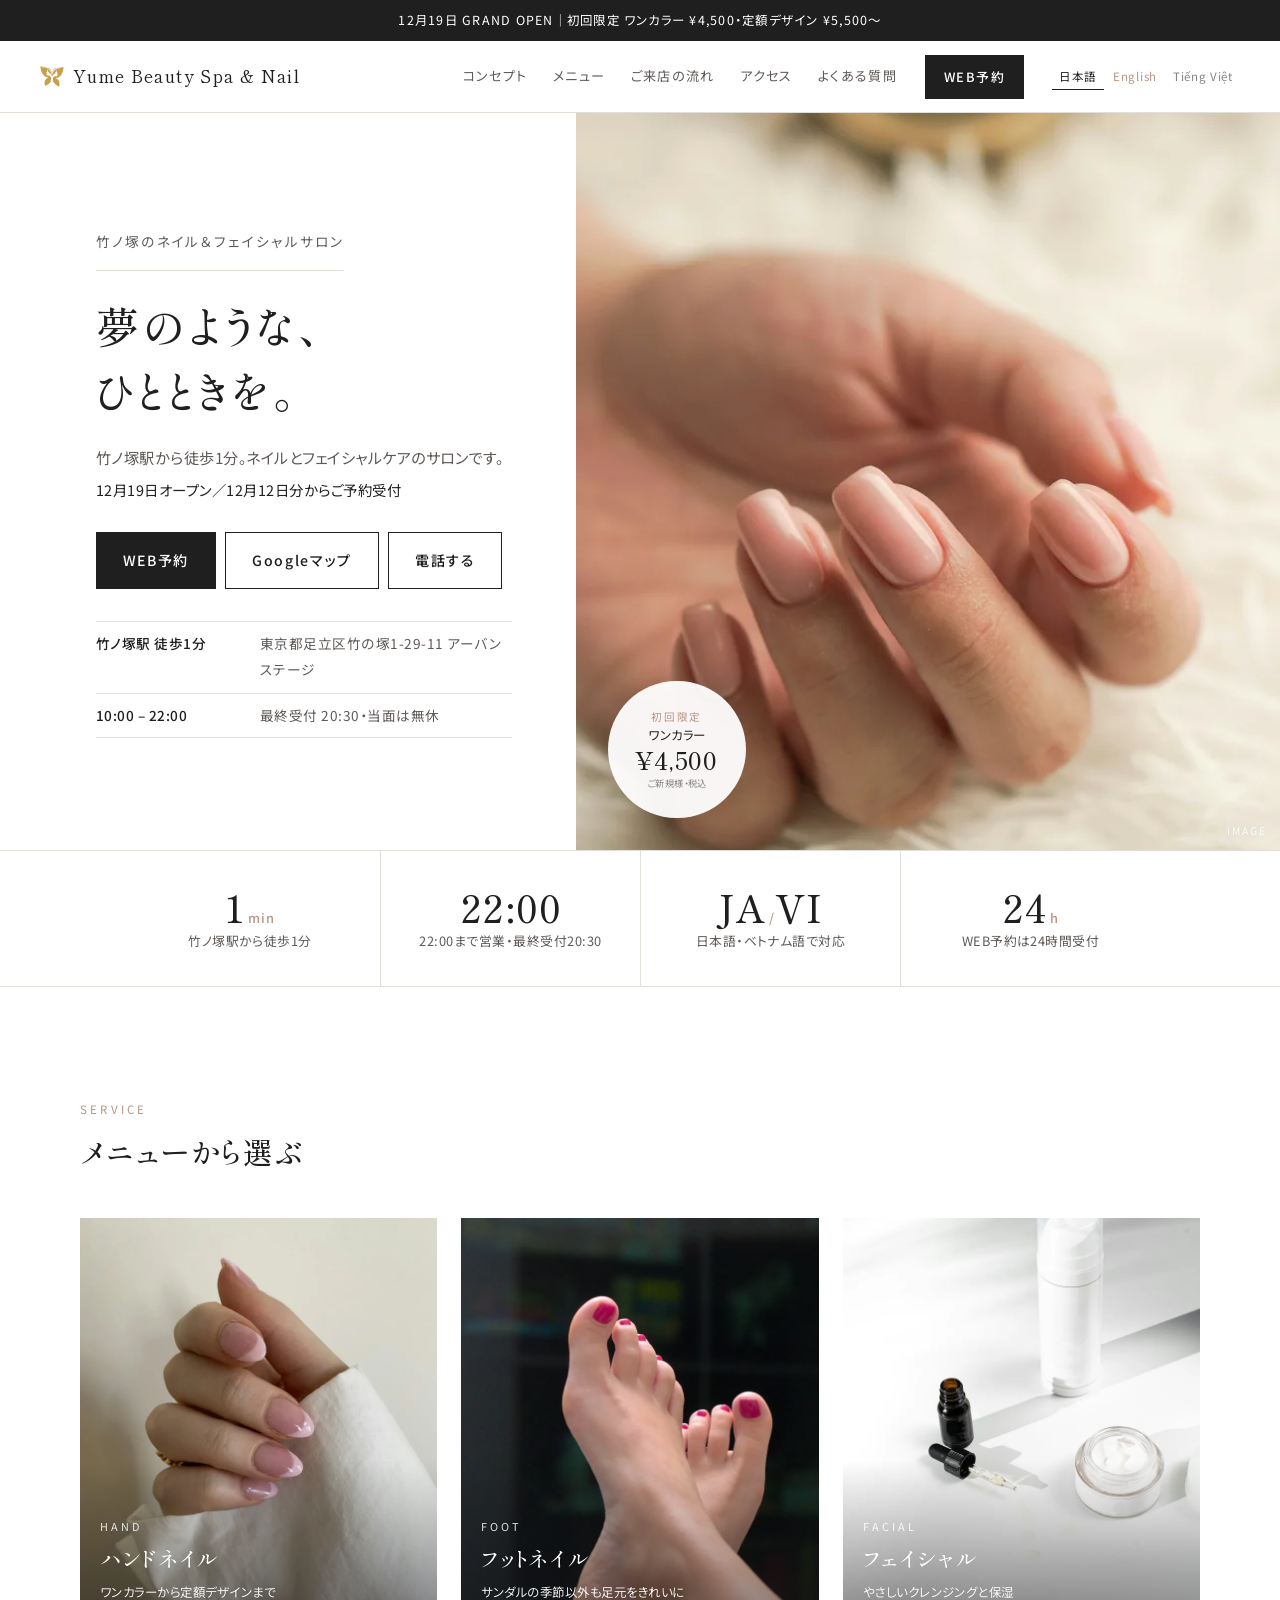
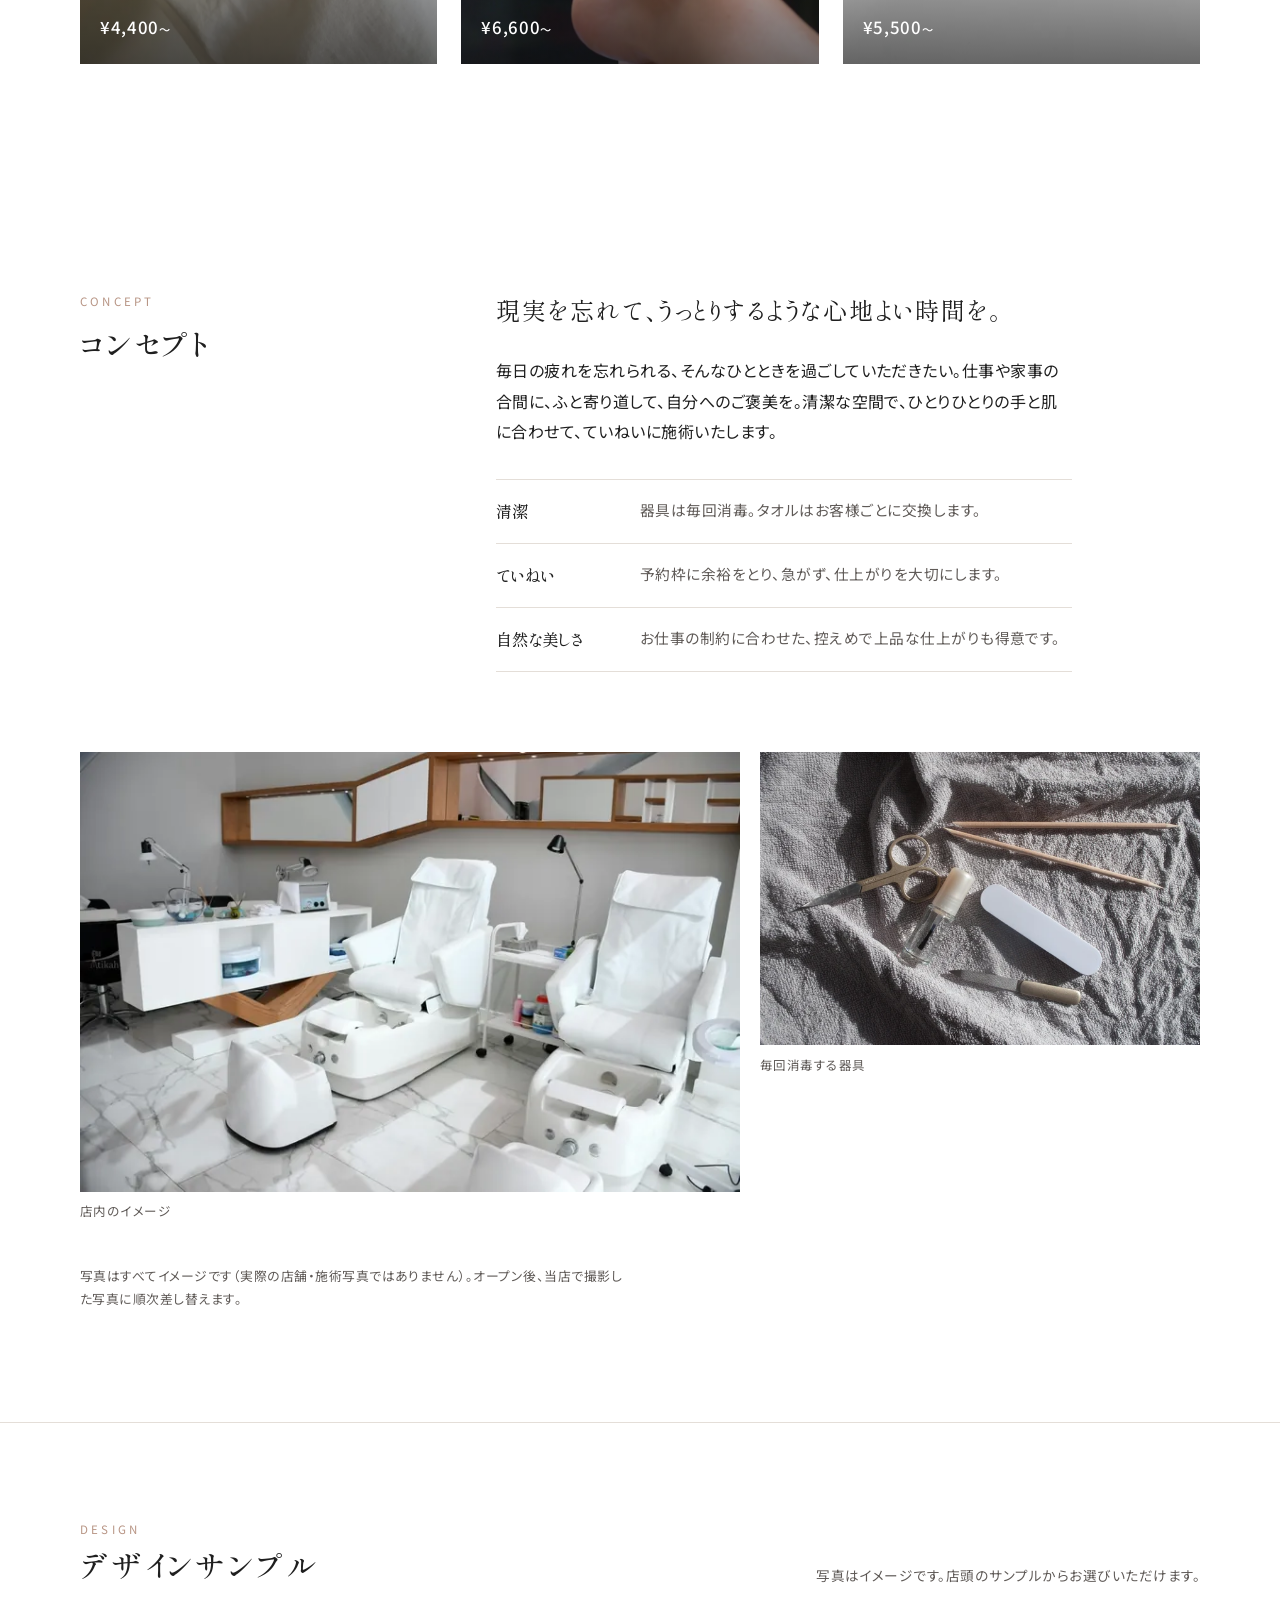
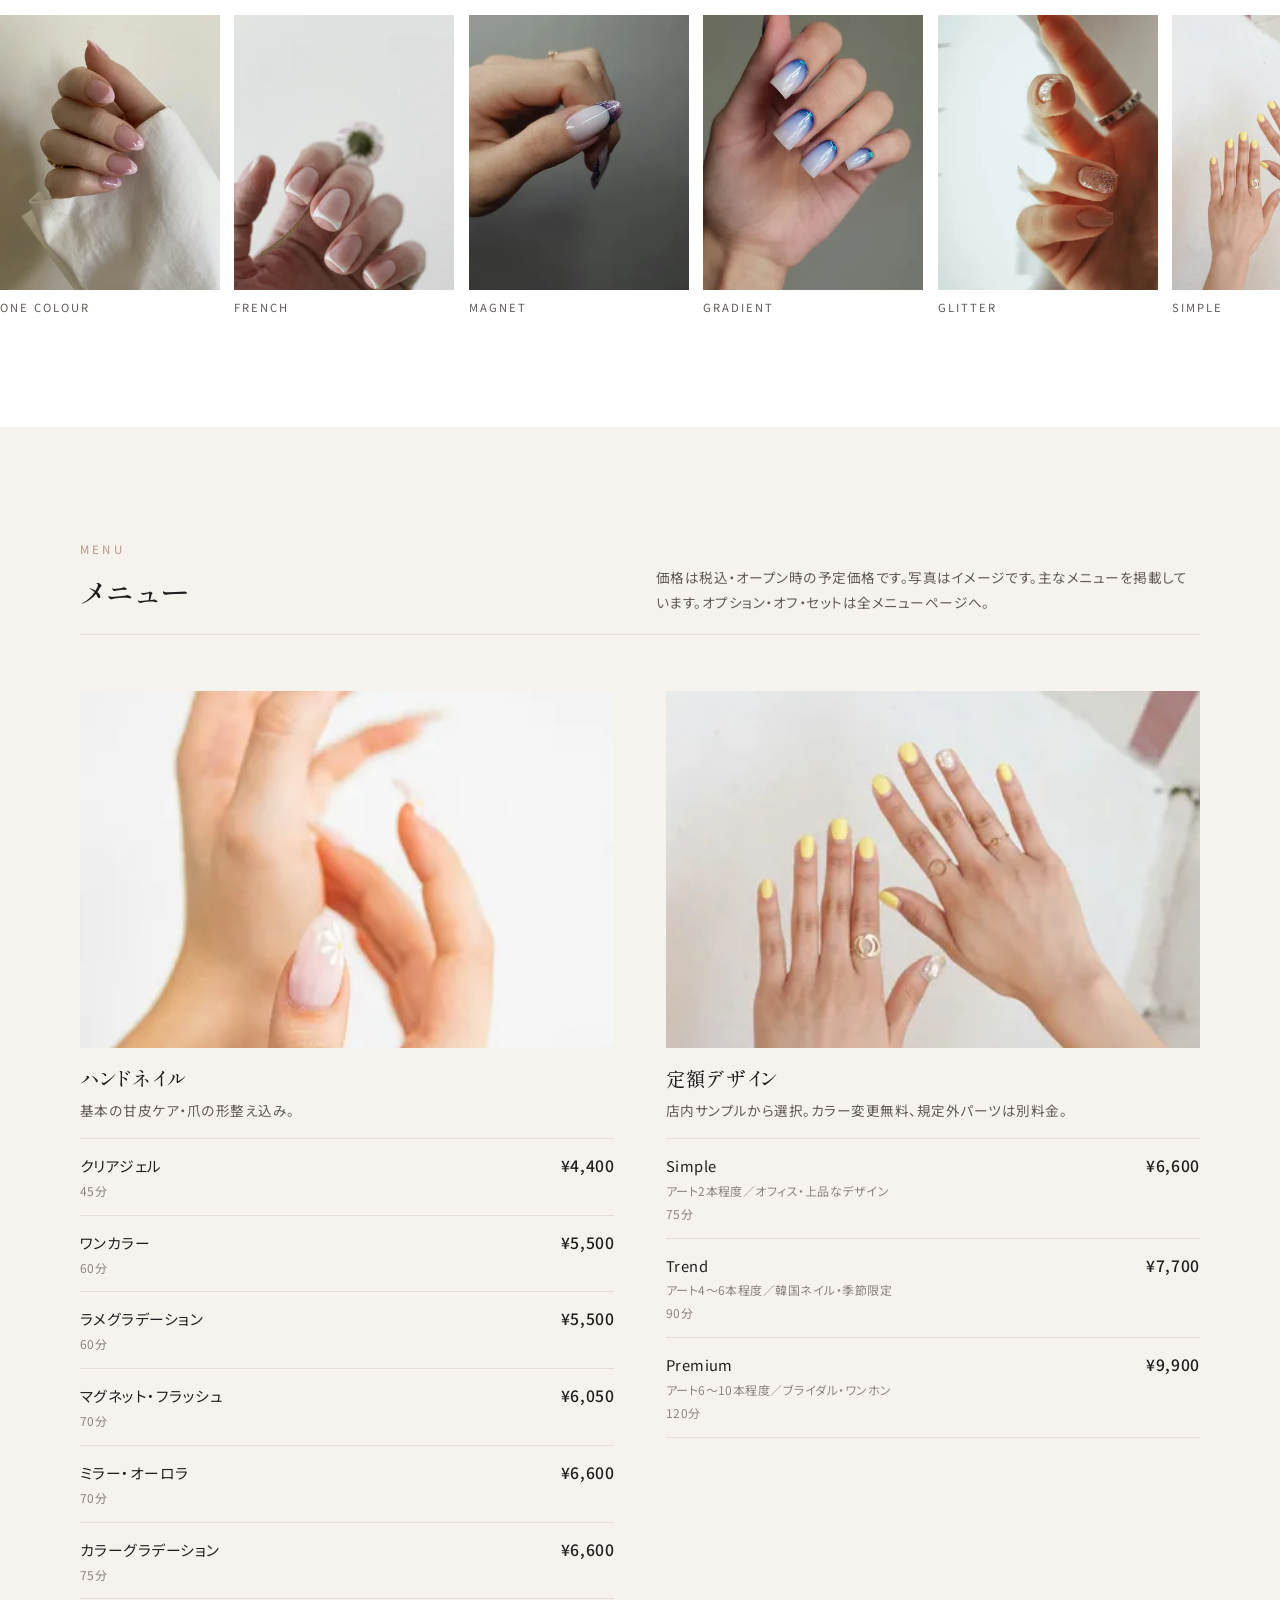
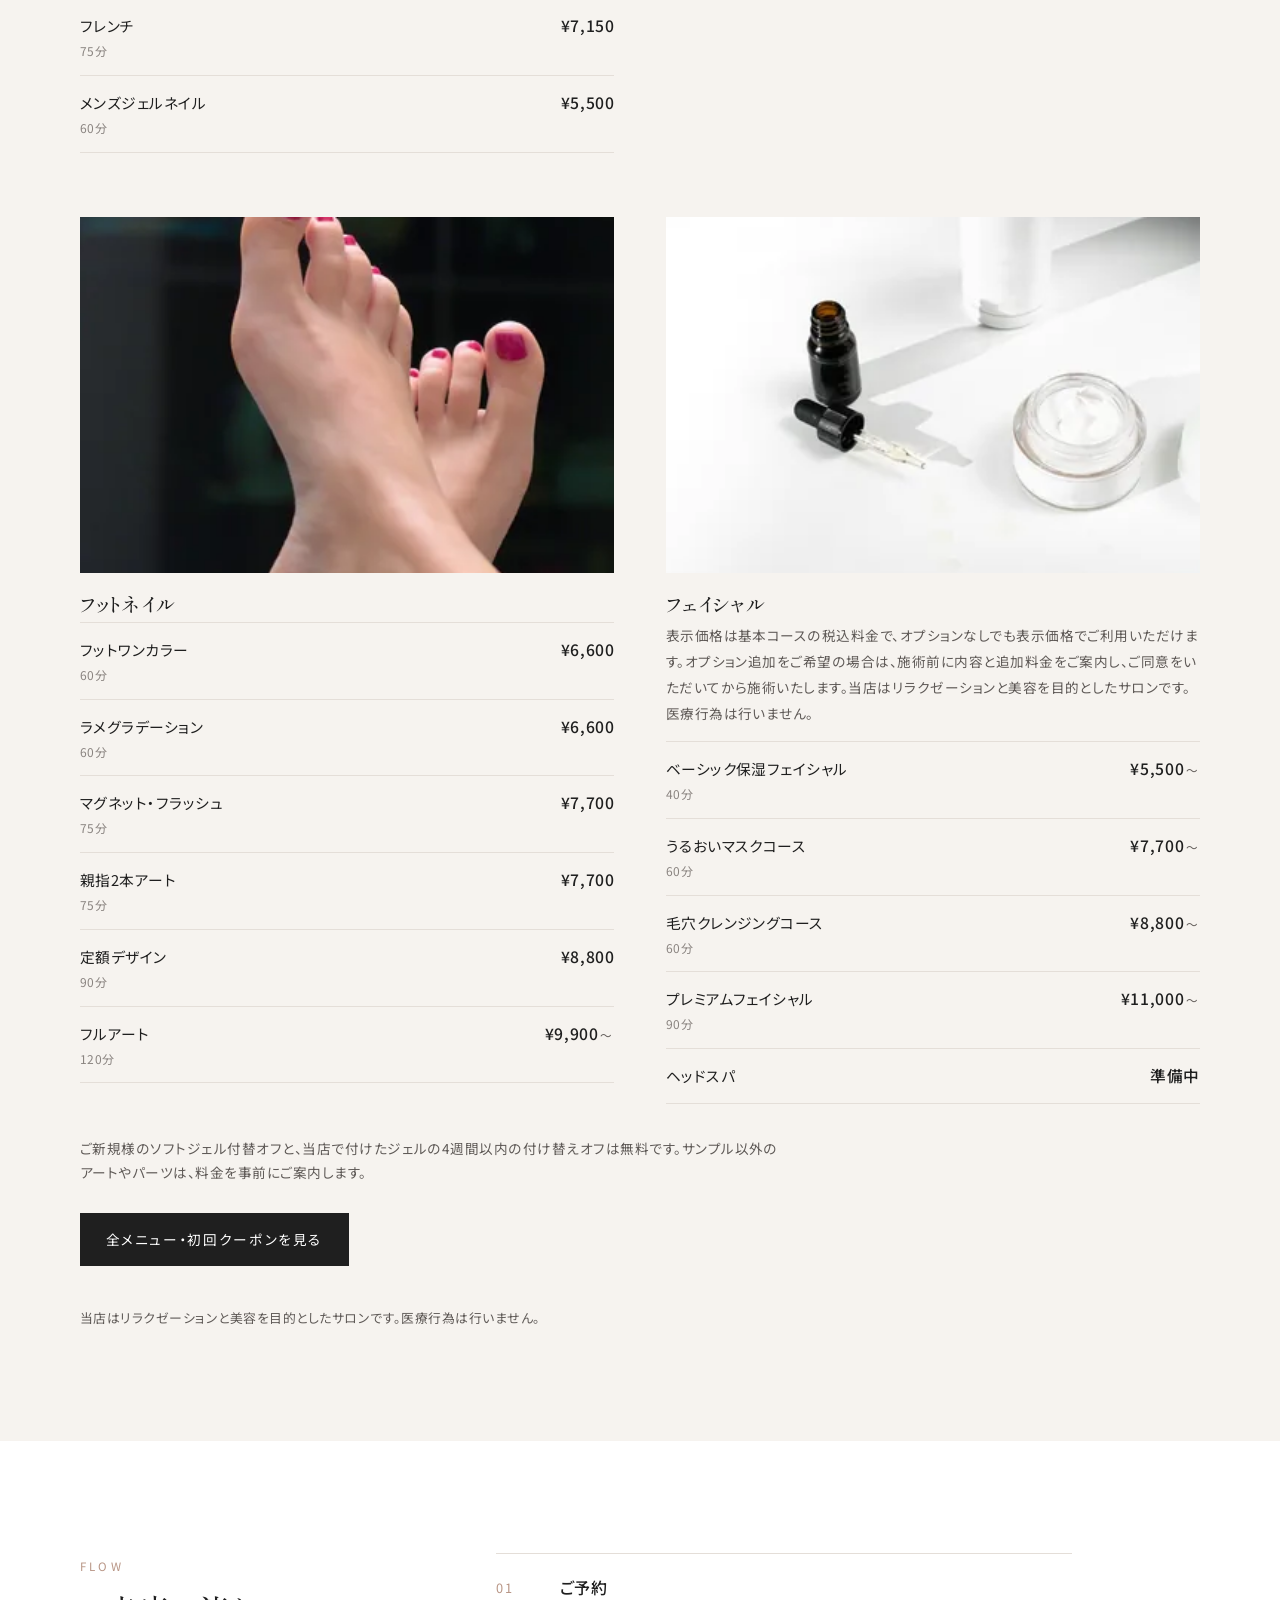
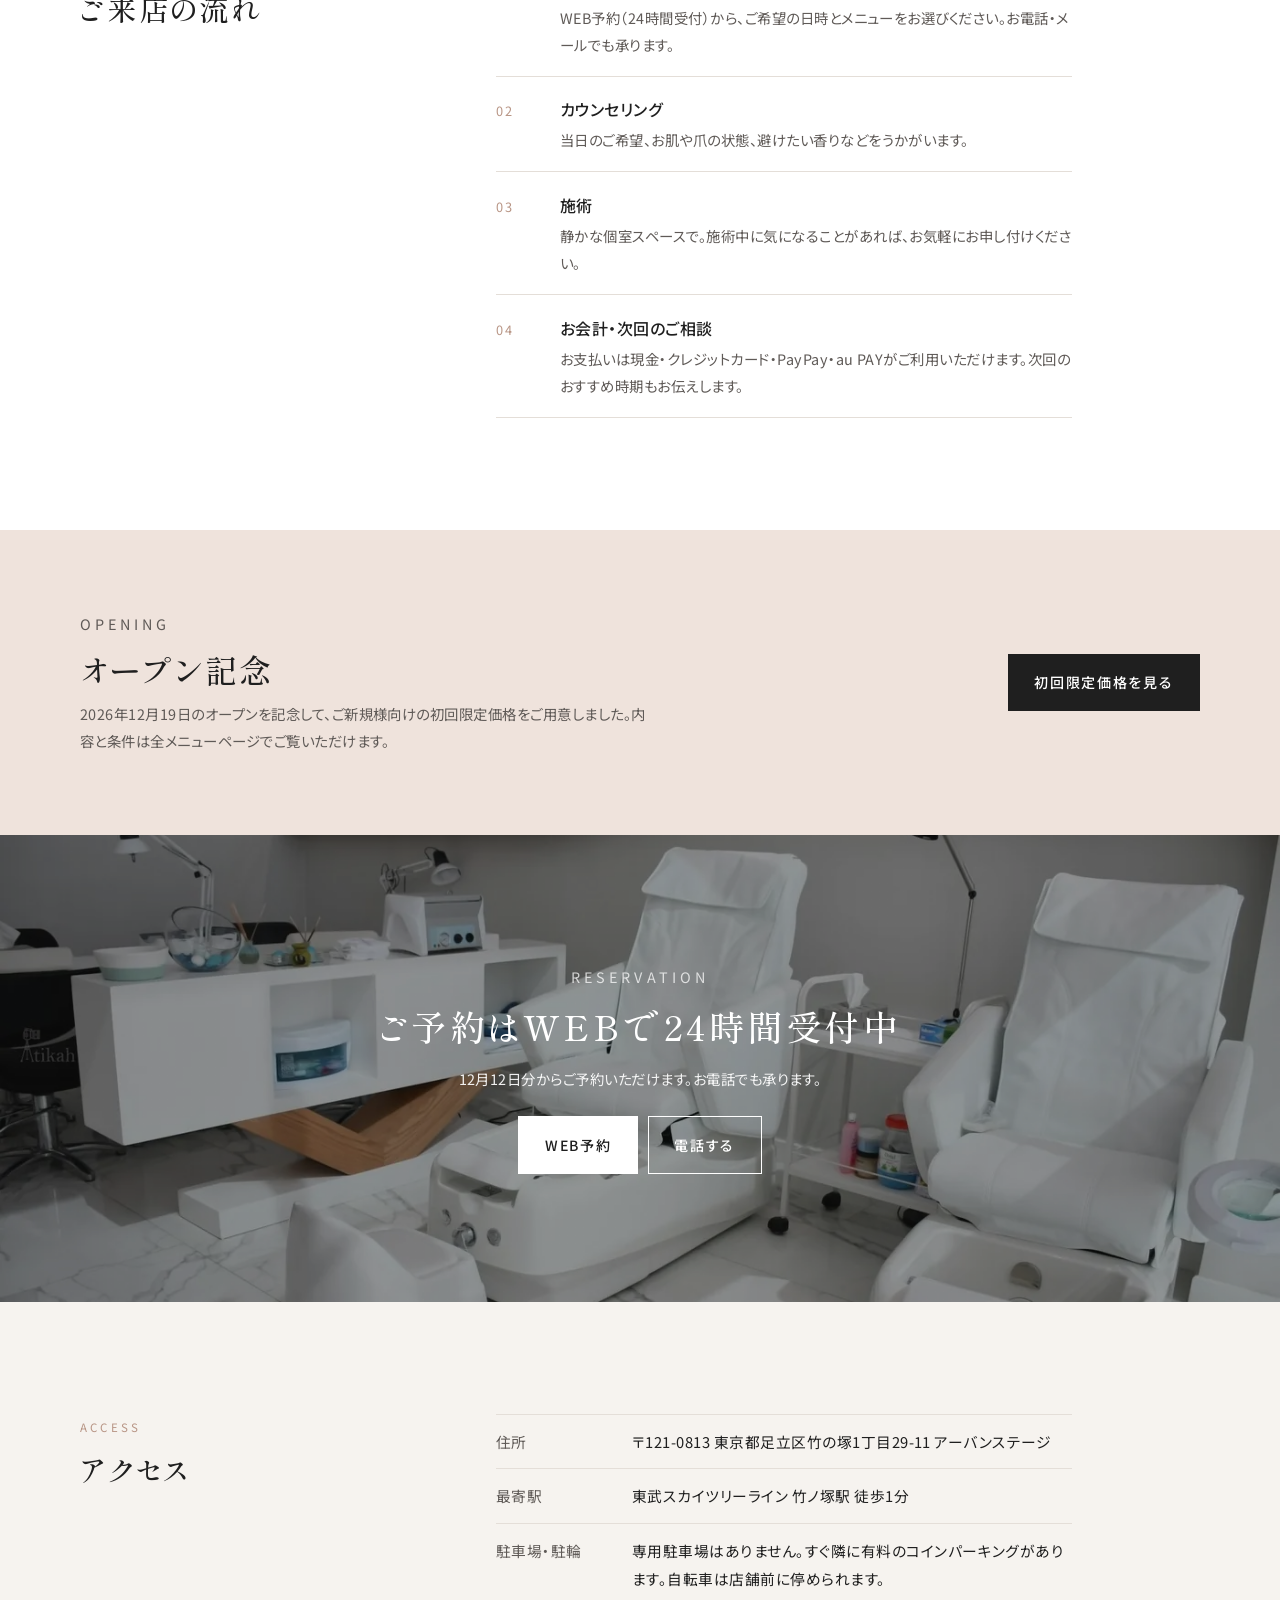
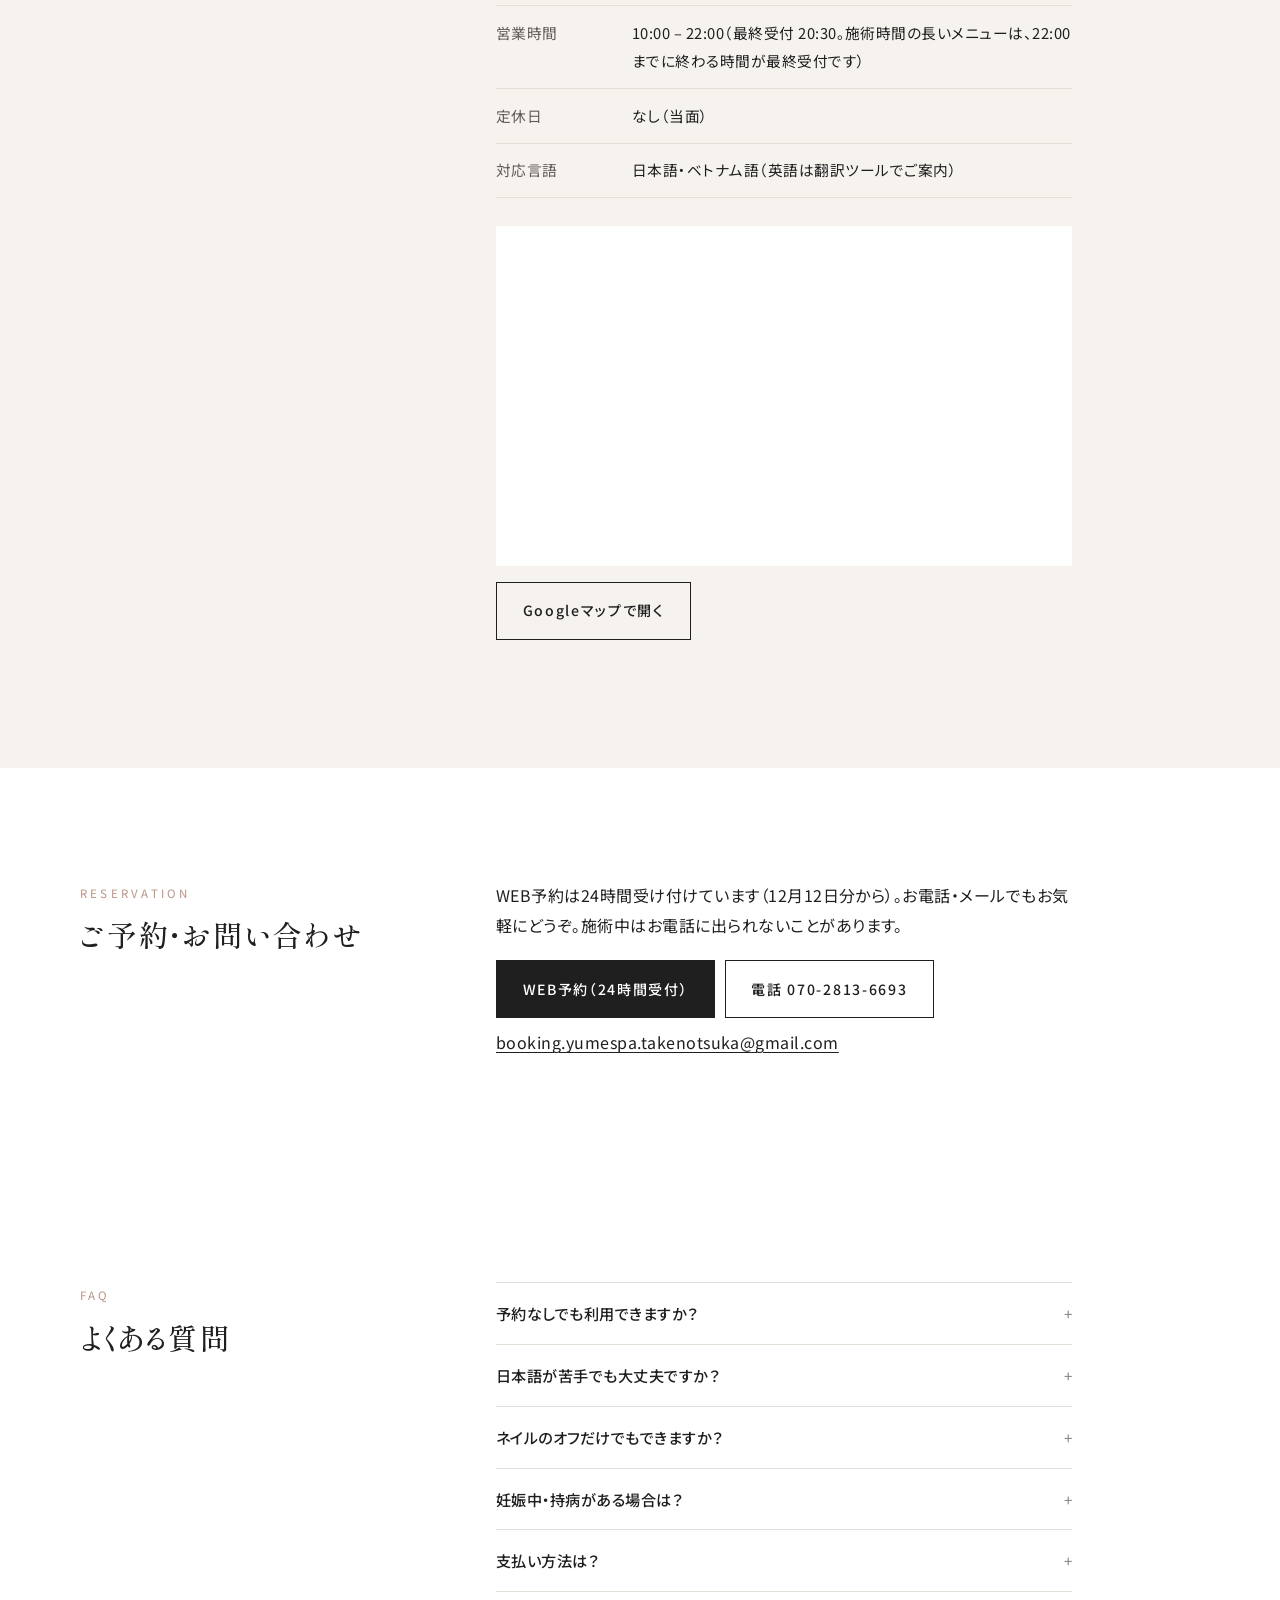
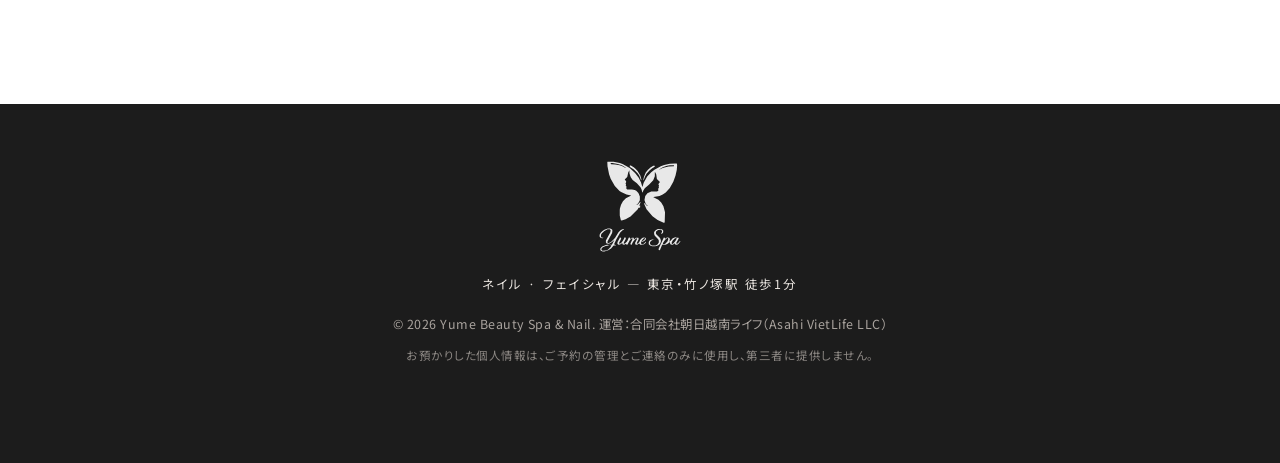
==== commit 90fcab5c: "Trang chu v2.1: dai khai truong, nhan gia lan dau tren anh, 4 diem manh, 3 the dich vu anh lon, dai " ====
--- a/index.html
+++ b/index.html
@@ -109,6 +109,8 @@
 
 <a class="skip" href="#menu" data-i18n="skip">メニューへ移動</a>
 
+<a class="topbar" href="menu/#coupon" data-i18n="topbar">12月19日 GRAND OPEN｜初回限定 ワンカラー ¥4,500・定額デザイン ¥5,500〜</a>
+
 <header class="top" id="top">
   <a class="brand" href="#top" aria-label="Yume Beauty Spa &amp; Nail">
     <img src="assets/img/icon-gold.svg" alt="" width="34" height="30">
@@ -152,8 +154,32 @@
     </div>
     <figure class="hero-photo">
       <img src="assets/img/photos/hero-1200.webp" srcset="assets/img/photos/hero-720.webp 720w, assets/img/photos/hero-1200.webp 1200w" sizes="(max-width: 760px) 100vw, 55vw" width="1200" height="1500" fetchpriority="high" decoding="async" alt="ピンクベージュのワンカラージェルネイルをした手" data-i18n-alt="photos.a1">
+      <a class="hero-badge" href="menu/#coupon"><span data-i18n="badge.tag">初回限定</span><em data-i18n="badge.name">ワンカラー</em><strong>¥4,500</strong><small data-i18n="badge.note">ご新規様・税込</small></a>
       <figcaption>Image</figcaption>
     </figure>
+  </section>
+
+  <!-- 4 điểm mạnh -->
+  <section class="points" aria-label="Yume">
+    <ul class="wrap point-list">
+      <li><strong>1<small>min</small></strong><span data-i18n="pt1">竹ノ塚駅から徒歩1分</span></li>
+      <li><strong>22:00</strong><span data-i18n="pt2">22:00まで営業・最終受付20:30</span></li>
+      <li><strong>JA<small>/</small>VI</strong><span data-i18n="pt3">日本語・ベトナム語で対応</span></li>
+      <li><strong>24<small>h</small></strong><span data-i18n="pt4">WEB予約は24時間受付</span></li>
+    </ul>
+  </section>
+
+  <!-- 3 dịch vụ chính có ảnh lớn -->
+  <section class="section services" id="services" aria-labelledby="services-title">
+    <div class="wrap">
+      <p class="eyebrow" aria-hidden="true">Service</p>
+      <h2 id="services-title" data-i18n="sv.title">メニューから選ぶ</h2>
+      <ul class="sv-list">
+        <li><a href="#menu"><img src="assets/img/menu/one-720.webp" width="720" height="900" loading="lazy" decoding="async" alt=""><span class="sv-body"><em>Hand</em><b data-i18n="sv.hand">ハンドネイル</b><span data-i18n="sv.hand.d">ワンカラーから定額デザインまで</span><strong>¥4,400<small>〜</small></strong></span></a></li>
+        <li><a href="#menu"><img src="assets/img/menu/foot-720.webp" width="720" height="900" loading="lazy" decoding="async" alt=""><span class="sv-body"><em>Foot</em><b data-i18n="sv.foot">フットネイル</b><span data-i18n="sv.foot.d">サンダルの季節以外も足元をきれいに</span><strong>¥6,600<small>〜</small></strong></span></a></li>
+        <li><a href="#menu"><img src="assets/img/menu/facial-720.webp" width="720" height="900" loading="lazy" decoding="async" alt=""><span class="sv-body"><em>Facial</em><b data-i18n="sv.facial">フェイシャル</b><span data-i18n="sv.facial.d">やさしいクレンジングと保湿</span><strong>¥5,500<small>〜</small></strong></span></a></li>
+      </ul>
+    </div>
   </section>
 
   <section class="section concept" id="concept" aria-labelledby="concept-title">
@@ -174,12 +200,6 @@
     </div>
     <!-- Ảnh minh họa do AI tạo (Canva, 26/11/2026) – không phải ảnh tại quán. Nguồn: assets/img/photos/CREDITS.md. Ảnh chụp tại quán thì đưa vào mục Gallery. -->
     <div class="wrap photo-wrap">
-      <ul class="photo-band">
-        <li><figure><img src="assets/img/photos/gel-one-900.webp" srcset="assets/img/photos/gel-one-480.webp 480w, assets/img/photos/gel-one-900.webp 900w" sizes="(max-width: 720px) 46vw, 260px" width="900" height="1125" loading="lazy" decoding="async" alt="ピンクベージュのワンカラージェルネイルをした手" data-i18n-alt="photos.a1"><figcaption data-i18n="photos.c1">ネイル</figcaption></figure></li>
-        <li><figure><img src="assets/img/photos/set-design-900.webp" srcset="assets/img/photos/set-design-480.webp 480w, assets/img/photos/set-design-900.webp 900w" sizes="(max-width: 720px) 46vw, 260px" width="900" height="1125" loading="lazy" decoding="async" alt="フレンチとマグネットのデザインネイルをした手と湯のみ" data-i18n-alt="photos.a2"><figcaption data-i18n="photos.c2">定額デザイン</figcaption></figure></li>
-        <li><figure><img src="assets/img/photos/foot-900.webp" srcset="assets/img/photos/foot-480.webp 480w, assets/img/photos/foot-900.webp 900w" sizes="(max-width: 720px) 46vw, 260px" width="900" height="1125" loading="lazy" decoding="async" alt="ピンクのフットネイルとフットバス" data-i18n-alt="photos.a4"><figcaption data-i18n="photos.c4">フットネイル</figcaption></figure></li>
-        <li><figure><img src="assets/img/photos/facial-items-900.webp" srcset="assets/img/photos/facial-items-480.webp 480w, assets/img/photos/facial-items-900.webp 900w" sizes="(max-width: 720px) 46vw, 260px" width="900" height="1125" loading="lazy" decoding="async" alt="タオルとうるおいマスク、スキンケアボトル" data-i18n-alt="photos.a3"><figcaption data-i18n="photos.c3">フェイシャル</figcaption></figure></li>
-      </ul>
       <ul class="space-band">
         <li><figure><img src="assets/img/photos/salon-1400.webp" srcset="assets/img/photos/salon-700.webp 700w, assets/img/photos/salon-1400.webp 1400w" sizes="(max-width: 720px) 92vw, 540px" width="1400" height="933" loading="lazy" decoding="async" alt="あたたかい照明のネイルサロンの店内イメージ" data-i18n-alt="photos.a5"><figcaption data-i18n="photos.c5">店内のイメージ</figcaption></figure></li>
         <li><figure><img src="assets/img/photos/tools-1400.webp" srcset="assets/img/photos/tools-700.webp 700w, assets/img/photos/tools-1400.webp 1400w" sizes="(max-width: 720px) 92vw, 540px" width="1400" height="933" loading="lazy" decoding="async" alt="個包装の器具とジェルのボトルを並べたトレー" data-i18n-alt="photos.a6"><figcaption data-i18n="photos.c6">毎回消毒する器具</figcaption></figure></li>
@@ -188,6 +208,28 @@
     </div>
   </section>
 
+  <!-- Dải mẫu thiết kế kéo ngang (ảnh minh họa Unsplash, ghi イメージ) -->
+  <section class="designs" aria-labelledby="designs-title">
+    <div class="wrap ds-head">
+      <p class="eyebrow" aria-hidden="true">Design</p>
+      <h2 id="designs-title" data-i18n="ds.title">デザインサンプル</h2>
+      <p class="note" data-i18n="ds.note">写真はイメージです。店頭のサンプルからお選びいただけます。</p>
+    </div>
+    <ul class="ds-strip">
+        <li><img src="assets/img/menu/one-360.webp" srcset="assets/img/menu/one-360.webp 360w, assets/img/menu/one-720.webp 720w" sizes="220px" width="360" height="450" loading="lazy" decoding="async" alt="One colour"><span>One colour</span></li>
+        <li><img src="assets/img/menu/french-360.webp" srcset="assets/img/menu/french-360.webp 360w, assets/img/menu/french-720.webp 720w" sizes="220px" width="360" height="450" loading="lazy" decoding="async" alt="French"><span>French</span></li>
+        <li><img src="assets/img/menu/magnet-360.webp" srcset="assets/img/menu/magnet-360.webp 360w, assets/img/menu/magnet-720.webp 720w" sizes="220px" width="360" height="450" loading="lazy" decoding="async" alt="Magnet"><span>Magnet</span></li>
+        <li><img src="assets/img/menu/gradient-360.webp" srcset="assets/img/menu/gradient-360.webp 360w, assets/img/menu/gradient-720.webp 720w" sizes="220px" width="360" height="450" loading="lazy" decoding="async" alt="Gradient"><span>Gradient</span></li>
+        <li><img src="assets/img/menu/glitter-360.webp" srcset="assets/img/menu/glitter-360.webp 360w, assets/img/menu/glitter-720.webp 720w" sizes="220px" width="360" height="450" loading="lazy" decoding="async" alt="Glitter"><span>Glitter</span></li>
+        <li><img src="assets/img/menu/simple-360.webp" srcset="assets/img/menu/simple-360.webp 360w, assets/img/menu/simple-720.webp 720w" sizes="220px" width="360" height="450" loading="lazy" decoding="async" alt="Simple"><span>Simple</span></li>
+        <li><img src="assets/img/menu/trend-360.webp" srcset="assets/img/menu/trend-360.webp 360w, assets/img/menu/trend-720.webp 720w" sizes="220px" width="360" height="450" loading="lazy" decoding="async" alt="Trend"><span>Trend</span></li>
+        <li><img src="assets/img/menu/premium-360.webp" srcset="assets/img/menu/premium-360.webp 360w, assets/img/menu/premium-720.webp 720w" sizes="220px" width="360" height="450" loading="lazy" decoding="async" alt="Premium"><span>Premium</span></li>
+        <li><img src="assets/img/menu/mirror-360.webp" srcset="assets/img/menu/mirror-360.webp 360w, assets/img/menu/mirror-720.webp 720w" sizes="220px" width="360" height="450" loading="lazy" decoding="async" alt="Aurora"><span>Aurora</span></li>
+        <li><img src="assets/img/menu/tips-360.webp" srcset="assets/img/menu/tips-360.webp 360w, assets/img/menu/tips-720.webp 720w" sizes="220px" width="360" height="450" loading="lazy" decoding="async" alt="Extension"><span>Extension</span></li>
+        <li><img src="assets/img/menu/foot-art-360.webp" srcset="assets/img/menu/foot-art-360.webp 360w, assets/img/menu/foot-art-720.webp 720w" sizes="220px" width="360" height="450" loading="lazy" decoding="async" alt="Foot art"><span>Foot art</span></li>
+        <li><img src="assets/img/menu/care-360.webp" srcset="assets/img/menu/care-360.webp 360w, assets/img/menu/care-720.webp 720w" sizes="220px" width="360" height="450" loading="lazy" decoding="async" alt="Nail care"><span>Nail care</span></li>
+    </ul>
+  </section>
   <section class="section menu" id="menu" aria-labelledby="menu-title">
     <div class="wrap">
       <div class="menu-head">
@@ -243,6 +285,15 @@
     </div>
   </section>
 
+  <!-- Dải đặt lịch có ảnh nền -->
+  <section class="cta-band" aria-labelledby="cta-title">
+    <div class="cta-inner">
+      <p class="eyebrow" aria-hidden="true">Reservation</p>
+      <h2 id="cta-title" data-i18n="cta.title">ご予約はWEBで24時間受付中</h2>
+      <p data-i18n="cta.sub">12月12日分からご予約いただけます。お電話でも承ります。</p>
+      <div class="cta-actions"><a class="btn btn-white" href="https://book.squareup.com/appointments/69awg5w0exe62m/location/LK15VJNH9TBDG/services" target="_blank" rel="noopener" data-i18n="cta.web">WEB予約</a><a class="btn btn-line-white" href="tel:+817028136693" data-i18n="cta.tel">電話する</a></div>
+    </div>
+  </section>
   <section class="section access" id="access" aria-labelledby="access-title">
     <div class="wrap two">
       <div class="col-title">
--- a/assets/css/style.css
+++ b/assets/css/style.css
@@ -80,17 +80,17 @@
 .hero-photo img { position: absolute; inset: 0; width: 100%; height: 100%; object-fit: cover; object-position: 50% 78%; }
 .hero-photo figcaption { position: absolute; right: .8rem; bottom: .6rem; font-size: .65rem; letter-spacing: .2em; text-transform: uppercase; color: rgba(255,255,255,.85); }
 @media (max-width: 760px) {
-  .hero { grid-template-columns: 1fr; min-height: 0; }
+  .hero { grid-template-columns: minmax(0, 1fr); min-height: 0; }
   .hero-text { padding: 1.75rem 1.25rem 1.5rem; justify-self: stretch; max-width: none; }
   .hero-eyebrow { font-size: .78rem; margin-bottom: 1rem; padding-bottom: .7rem; }
   .hero h1 { font-size: 1.65rem; }
   .hero-lead { font-size: .88rem; margin-top: .8rem; }
   .hero-open { font-size: .85rem; margin-bottom: 1.2rem; }
   .hero-actions { gap: .4rem; flex-wrap: nowrap; margin-bottom: 1.4rem; }
-  .hero-actions .btn { padding: .7rem .75rem; font-size: .82rem; white-space: nowrap; flex: 1; text-align: center; }
+  .hero-actions .btn { padding: .7rem .4rem; font-size: .8rem; letter-spacing: .04em; white-space: nowrap; flex: 1 1 0; min-width: 0; text-align: center; }
   .hero-actions .btn-dark { flex: 1.4; }
   .hero-quick div { grid-template-columns: 1fr; gap: 0; }
-  .hero-photo { aspect-ratio: 4 / 3; }
+  .hero-photo { aspect-ratio: 4 / 3; min-height: 0; }
 }
 @media (max-width: 360px) { .hero-actions { flex-wrap: wrap; } }
 
@@ -241,3 +241,82 @@
 @media (prefers-reduced-motion: reduce) {
   *, *::before, *::after { animation-duration: 0.01ms !important; animation-iteration-count: 1 !important; transition-duration: 0.01ms !important; scroll-behavior: auto !important; }
 }
+
+/* ======================================================================
+   v2.1 (29/11): thêm điểm nhấn hút khách – dải khai trương, nhãn giá trên ảnh,
+   4 điểm mạnh số lớn, 3 thẻ dịch vụ ảnh lớn, dải mẫu kéo ngang, nền hồng be, dải đặt lịch ảnh nền
+   ====================================================================== */
+:root { --blush: #EFE3DC; --blush-deep: #D9C2B6; }
+
+.topbar { display: block; background: var(--ink); color: #fff; text-align: center; text-decoration: none;
+  font-size: .78rem; letter-spacing: .1em; padding: .55rem 1rem; }
+.topbar:hover { background: #333; }
+
+.hero-badge { position: absolute; left: clamp(1rem, 3vw, 2rem); bottom: clamp(1rem, 3vw, 2rem); z-index: 2;
+  display: grid; justify-items: center; align-content: center; width: 8.6rem; aspect-ratio: 1; border-radius: 50%;
+  background: rgba(255,255,255,.94); color: var(--ink); text-decoration: none; text-align: center; line-height: 1.35;
+  box-shadow: 0 8px 30px rgba(0,0,0,.08); }
+.hero-badge span { font-size: .66rem; letter-spacing: .16em; color: var(--accent); }
+.hero-badge em { font-style: normal; font-size: .78rem; margin-top: .15rem; }
+.hero-badge strong { font-family: var(--mincho); font-size: 1.55rem; font-weight: 500; letter-spacing: .02em; }
+.hero-badge small { font-size: .58rem; color: var(--ink-mute); }
+@media (max-width: 760px) { .hero-badge { width: 7rem; left: .9rem; bottom: .9rem; } .hero-badge strong { font-size: 1.3rem; } }
+
+.points { border-bottom: 1px solid var(--line); background: var(--paper); }
+.point-list { list-style: none; margin: 0 auto; padding: 0 clamp(1.25rem, 4vw, 2.5rem); display: grid; grid-template-columns: repeat(4, 1fr); }
+.point-list li { padding: clamp(1.4rem, 3vw, 2.2rem) .75rem; text-align: center; border-left: 1px solid var(--line); display: grid; gap: .35rem; }
+.point-list li:first-child { border-left: 0; }
+.point-list strong { font-family: var(--mincho); font-weight: 500; font-size: clamp(1.7rem, 3.2vw, 2.4rem); line-height: 1; letter-spacing: .04em; }
+.point-list strong small { font-family: var(--body); font-size: .8rem; margin-left: .15rem; color: var(--accent); letter-spacing: .1em; }
+.point-list span { font-size: .8rem; color: var(--ink-soft); line-height: 1.6; }
+@media (max-width: 760px) {
+  .point-list { grid-template-columns: repeat(2, 1fr); padding: 0; }
+  .point-list li { border-left: 0; border-top: 1px solid var(--line); }
+  .point-list li:nth-child(odd) { border-right: 1px solid var(--line); }
+  .point-list li:nth-child(-n+2) { border-top: 0; }
+}
+
+.services h2 { font-size: clamp(1.45rem, 2.4vw, 1.85rem); margin-bottom: clamp(1.75rem, 4vw, 2.75rem); }
+.sv-list { list-style: none; margin: 0; padding: 0; display: grid; grid-template-columns: repeat(3, 1fr); gap: clamp(.75rem, 2vw, 1.5rem); }
+.sv-list a { display: block; position: relative; overflow: hidden; color: #fff; text-decoration: none; background: var(--paper-warm); }
+.sv-list img { width: 100%; aspect-ratio: 4 / 5; object-fit: cover; transition: transform .6s ease; }
+.sv-list a:hover img { transform: scale(1.04); }
+.sv-body { position: absolute; inset: auto 0 0 0; padding: 3.5rem 1.25rem 1.25rem; display: grid; gap: .15rem;
+  background: linear-gradient(transparent, rgba(20,20,20,.62)); }
+.sv-body em { font-style: normal; font-size: .68rem; letter-spacing: .28em; text-transform: uppercase; opacity: .85; }
+.sv-body b { font-family: var(--mincho); font-weight: 500; font-size: 1.3rem; letter-spacing: .08em; }
+.sv-body span { font-size: .78rem; opacity: .9; }
+.sv-body strong { font-size: 1.05rem; font-weight: 500; margin-top: .35rem; letter-spacing: .04em; }
+.sv-body strong small { font-size: .7rem; }
+@media (max-width: 760px) { .sv-list { grid-template-columns: 1fr; } .sv-list img { aspect-ratio: 16 / 10; } }
+
+.designs { background: var(--paper); padding: clamp(3.5rem, 8vw, 6rem) 0; border-top: 1px solid var(--line); }
+.ds-head { padding: 0 clamp(1.25rem, 4vw, 2.5rem); margin-bottom: 1.75rem; display: flex; flex-wrap: wrap; align-items: end; justify-content: space-between; gap: .4rem 2rem; }
+.ds-head .eyebrow { flex-basis: 100%; margin-bottom: -.2rem; }
+.ds-head h2 { font-size: clamp(1.45rem, 2.4vw, 1.85rem); }
+.ds-strip { list-style: none; margin: 0; padding: 0 clamp(1.25rem, 4vw, 2.5rem) .75rem; display: flex; gap: .9rem; overflow-x: auto; scroll-snap-type: x mandatory; scrollbar-width: thin; }
+.ds-strip li { flex: 0 0 clamp(150px, 19vw, 220px); scroll-snap-align: start; }
+.ds-strip img { width: 100%; aspect-ratio: 4 / 5; object-fit: cover; background: var(--paper-warm); }
+.ds-strip span { display: block; margin-top: .45rem; font-size: .7rem; letter-spacing: .18em; text-transform: uppercase; color: var(--ink-soft); }
+@media (min-width: 1240px) { .ds-strip { padding-left: calc((100vw - var(--wrap)) / 2); } .ds-head { max-width: var(--wrap); padding: 0; } }
+
+/* khai trương: nền hồng be */
+.opening { padding-top: clamp(3rem, 7vw, 5rem); padding-bottom: clamp(3rem, 7vw, 5rem); background: var(--blush); }
+.opening-card { border: 0; background: transparent; padding: 0; }
+.opening-card h2 { font-size: clamp(1.5rem, 2.8vw, 2rem); }
+
+/* dải đặt lịch có ảnh nền */
+.cta-band { position: relative; color: #fff; text-align: center; padding: clamp(4.5rem, 11vw, 8rem) 1.25rem;
+  background: linear-gradient(rgba(20,20,20,.45), rgba(20,20,20,.45)), url("../img/photos/salon-1400.webp") center / cover no-repeat; }
+.cta-inner { max-width: 40rem; margin: 0 auto; }
+.cta-band .eyebrow { color: rgba(255,255,255,.8); }
+.cta-band h2 { font-size: clamp(1.5rem, 3vw, 2.2rem); letter-spacing: .1em; margin-bottom: .9rem; }
+.cta-band p { font-size: .9rem; opacity: .92; }
+.cta-actions { display: flex; gap: .6rem; justify-content: center; flex-wrap: wrap; margin-top: 1.5rem; }
+.btn-white { background: #fff; color: var(--ink); border-color: #fff; }
+.btn-white:hover { background: var(--blush); }
+.btn-line-white { background: transparent; color: #fff; border-color: #fff; }
+.btn-line-white:hover { background: #fff; color: var(--ink); }
+
+/* concept: bỏ khoảng ảnh nhỏ đã thay bằng thẻ dịch vụ */
+.space-band { margin-top: 0; }
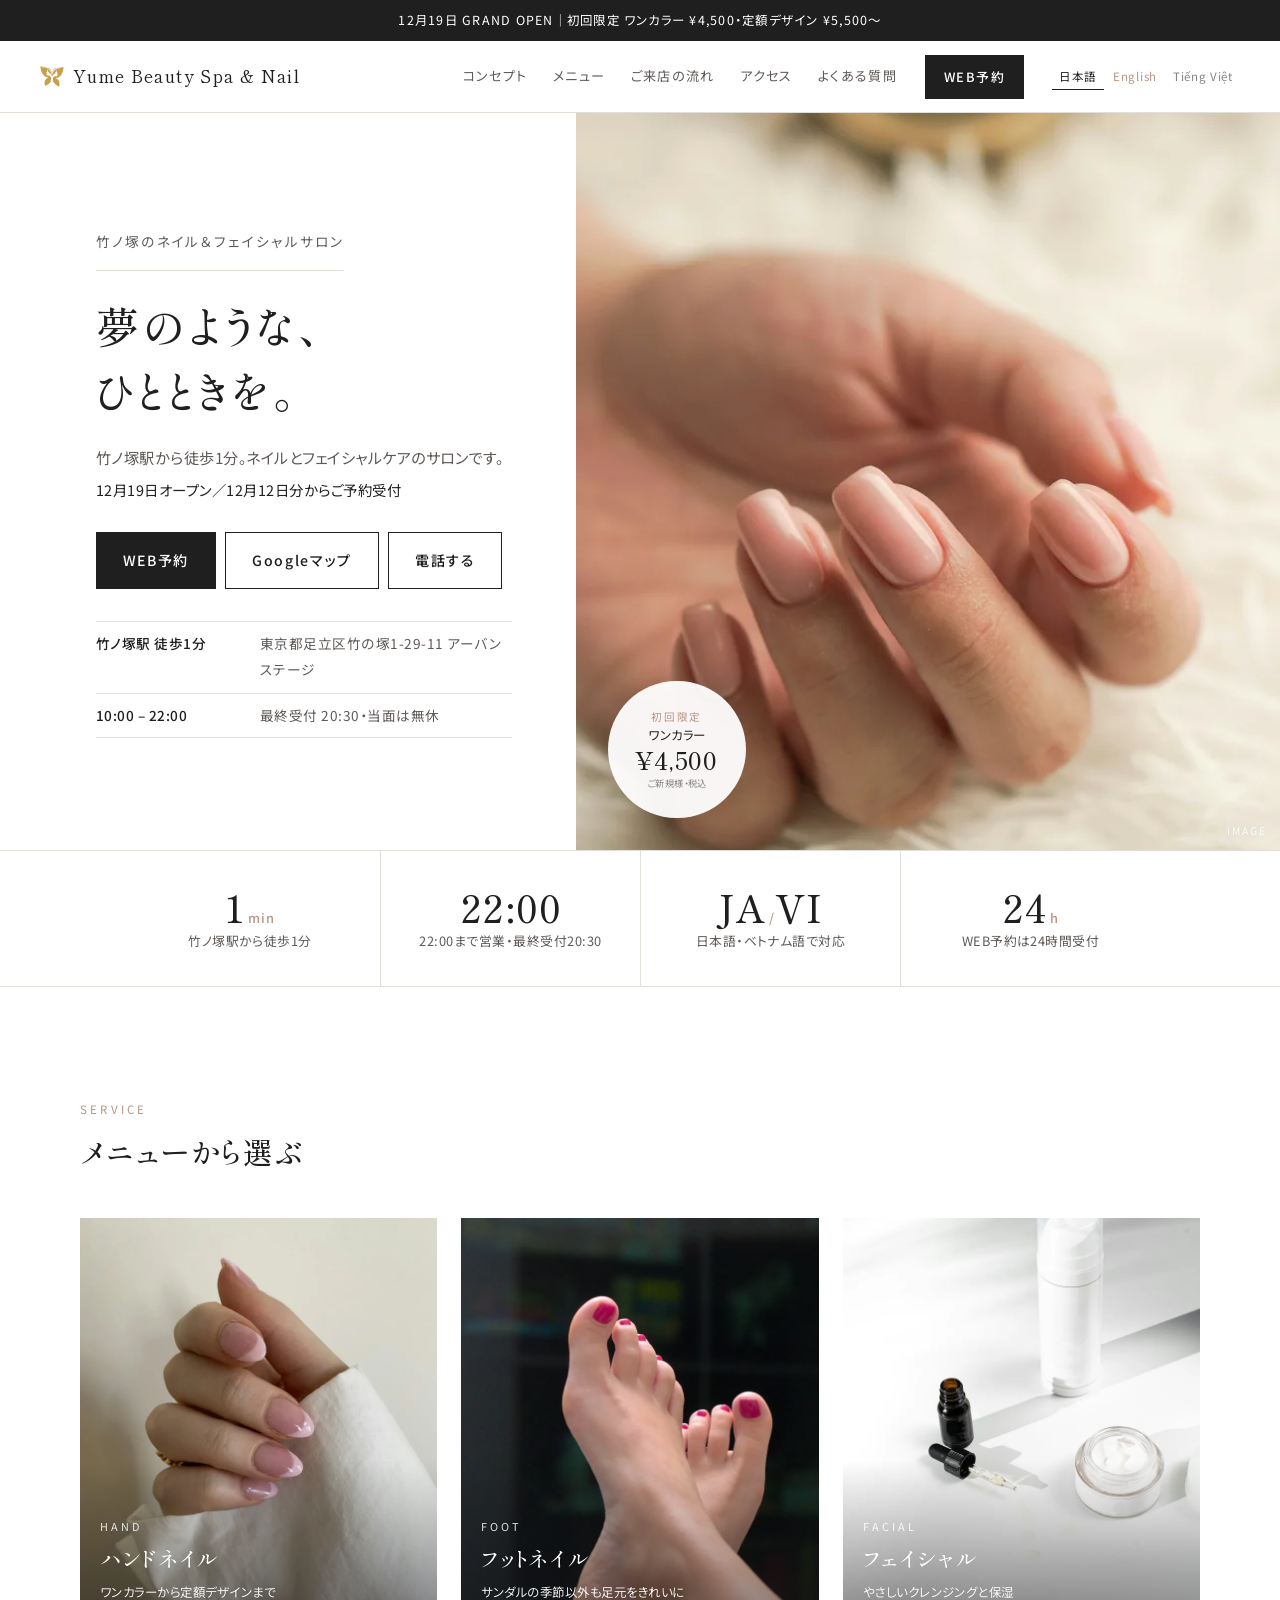
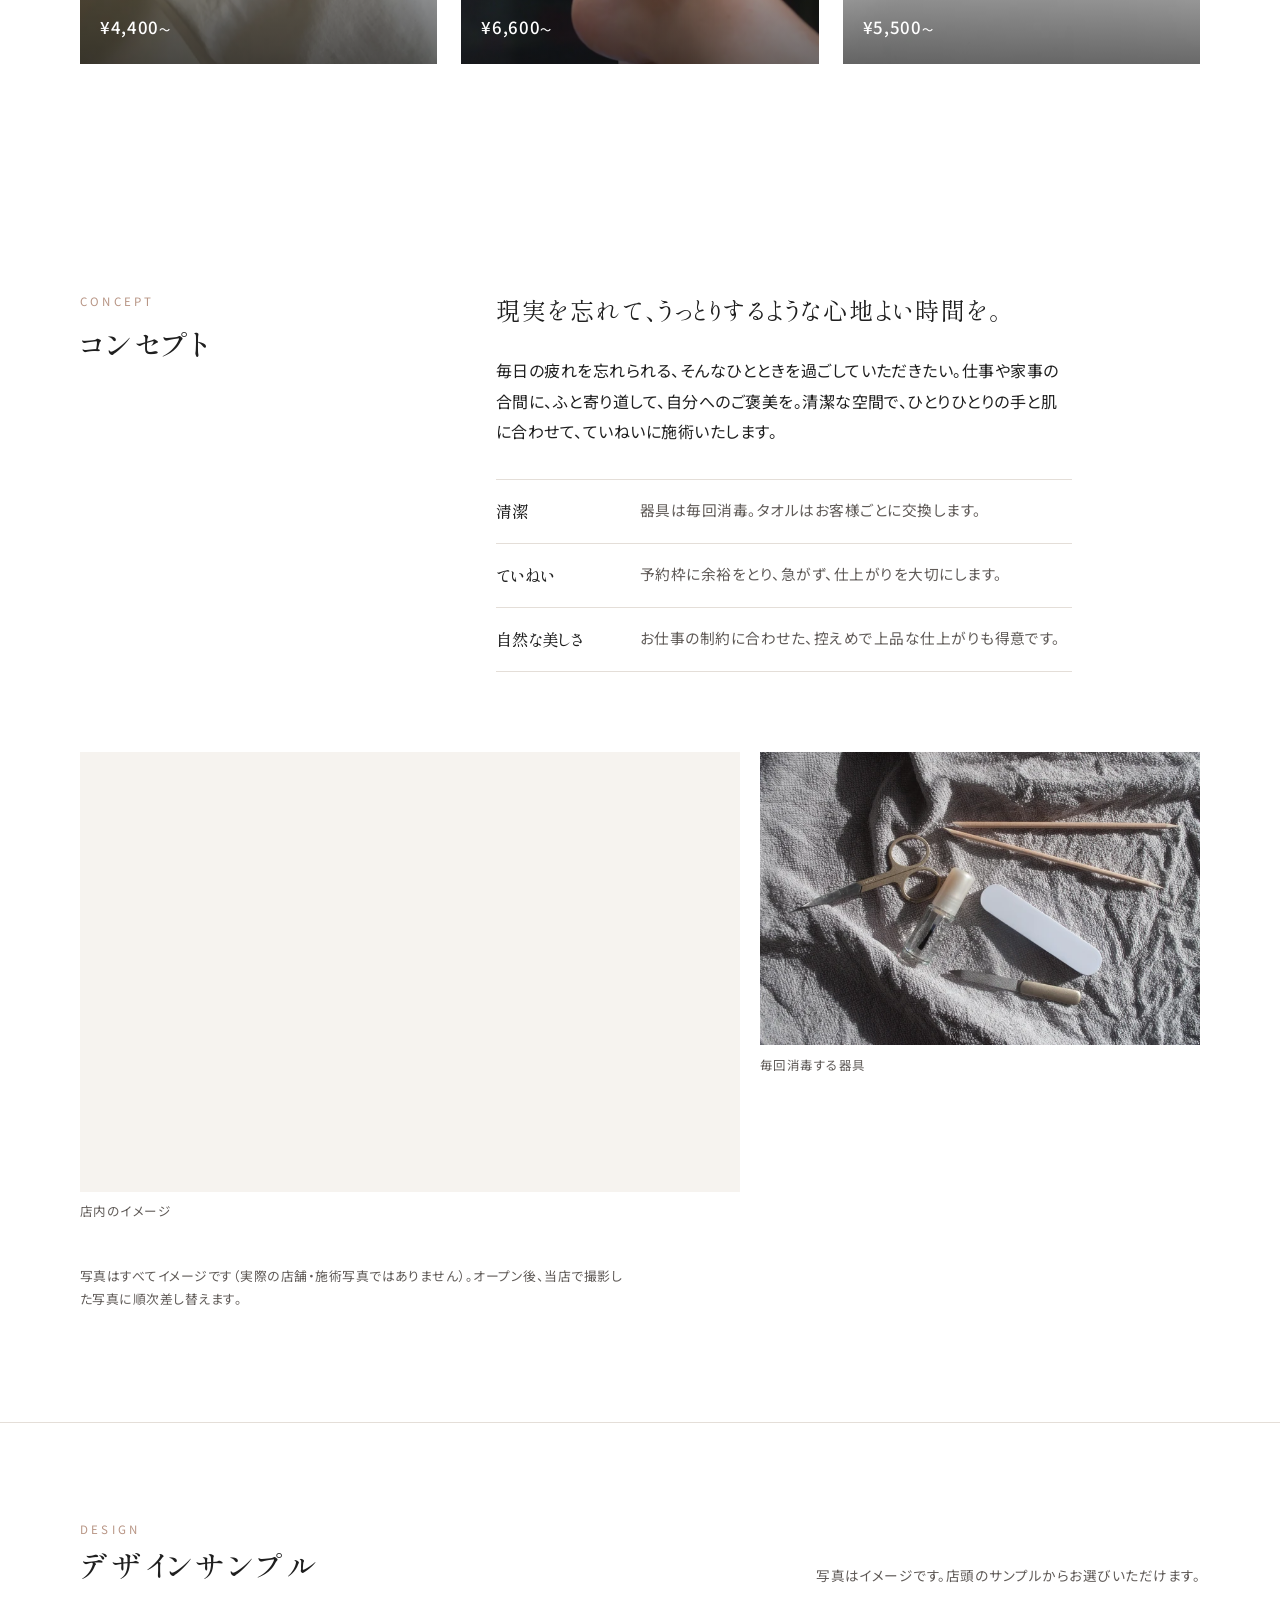
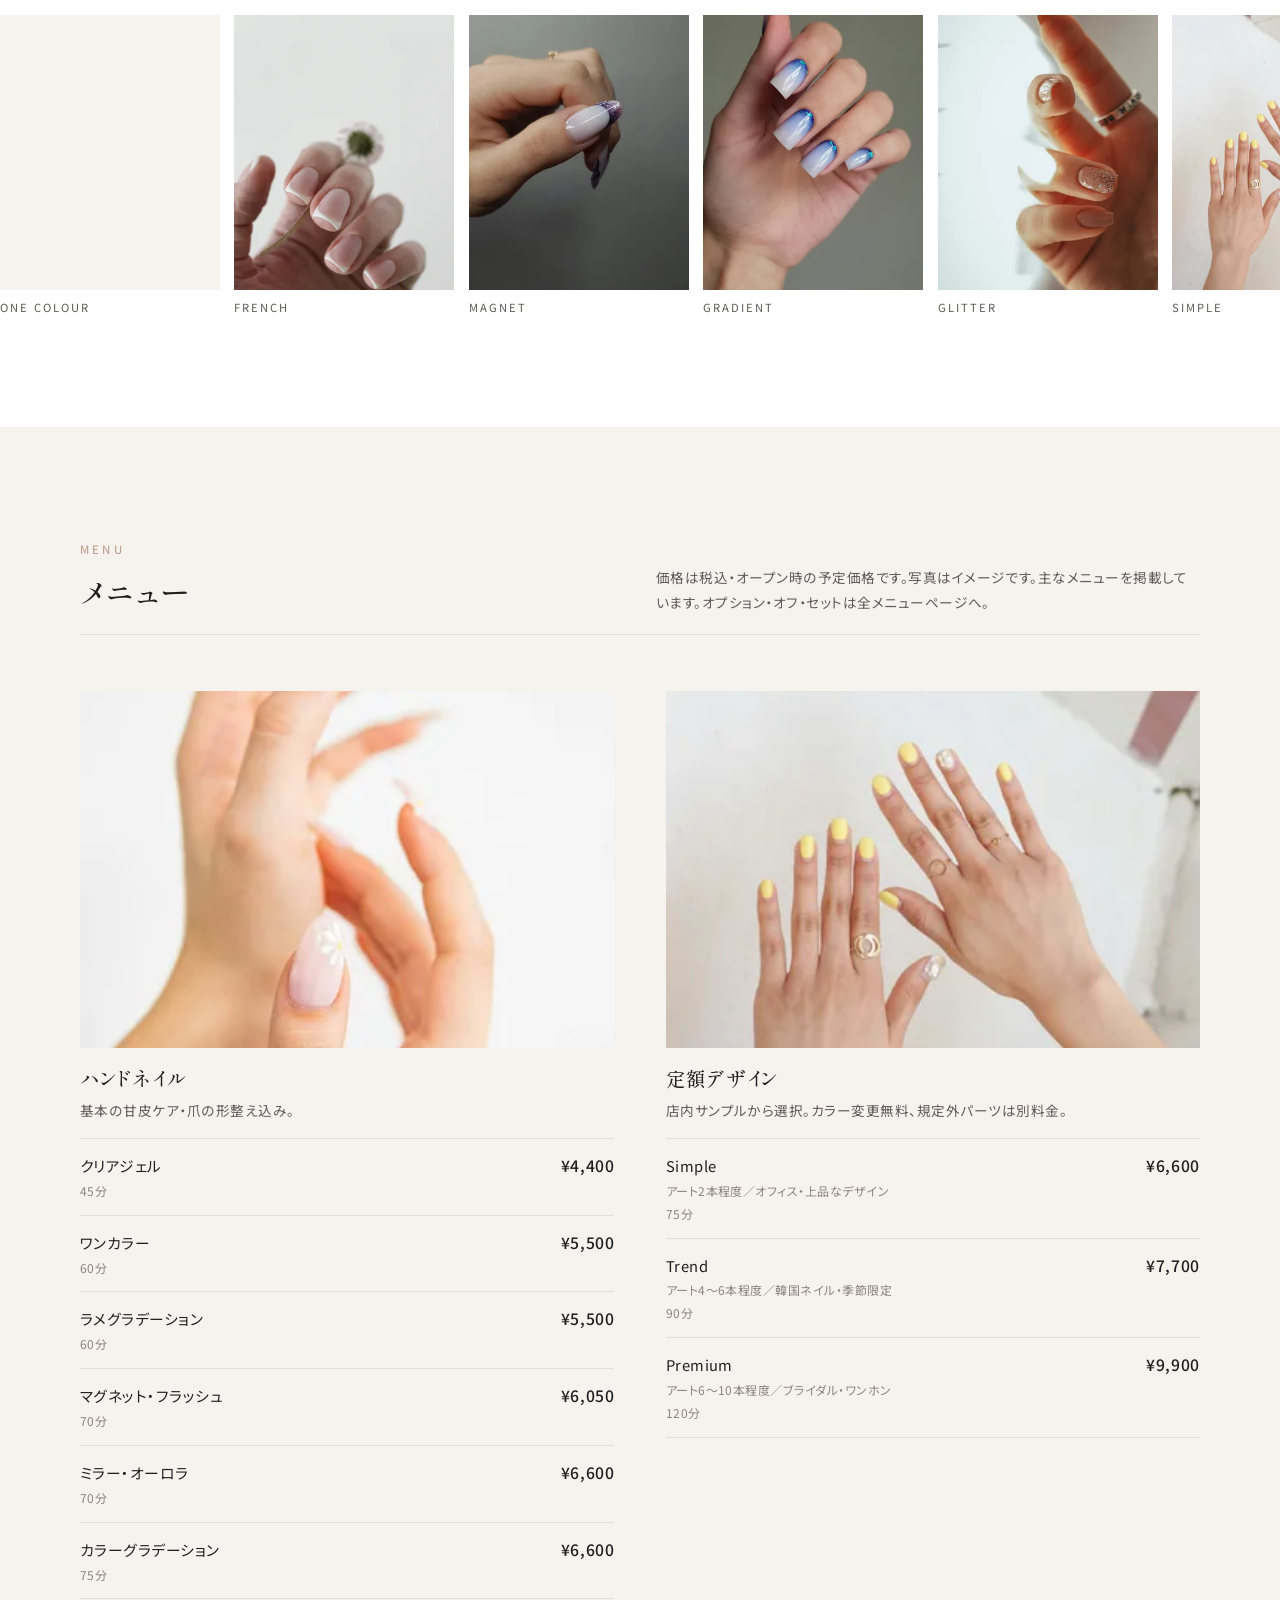
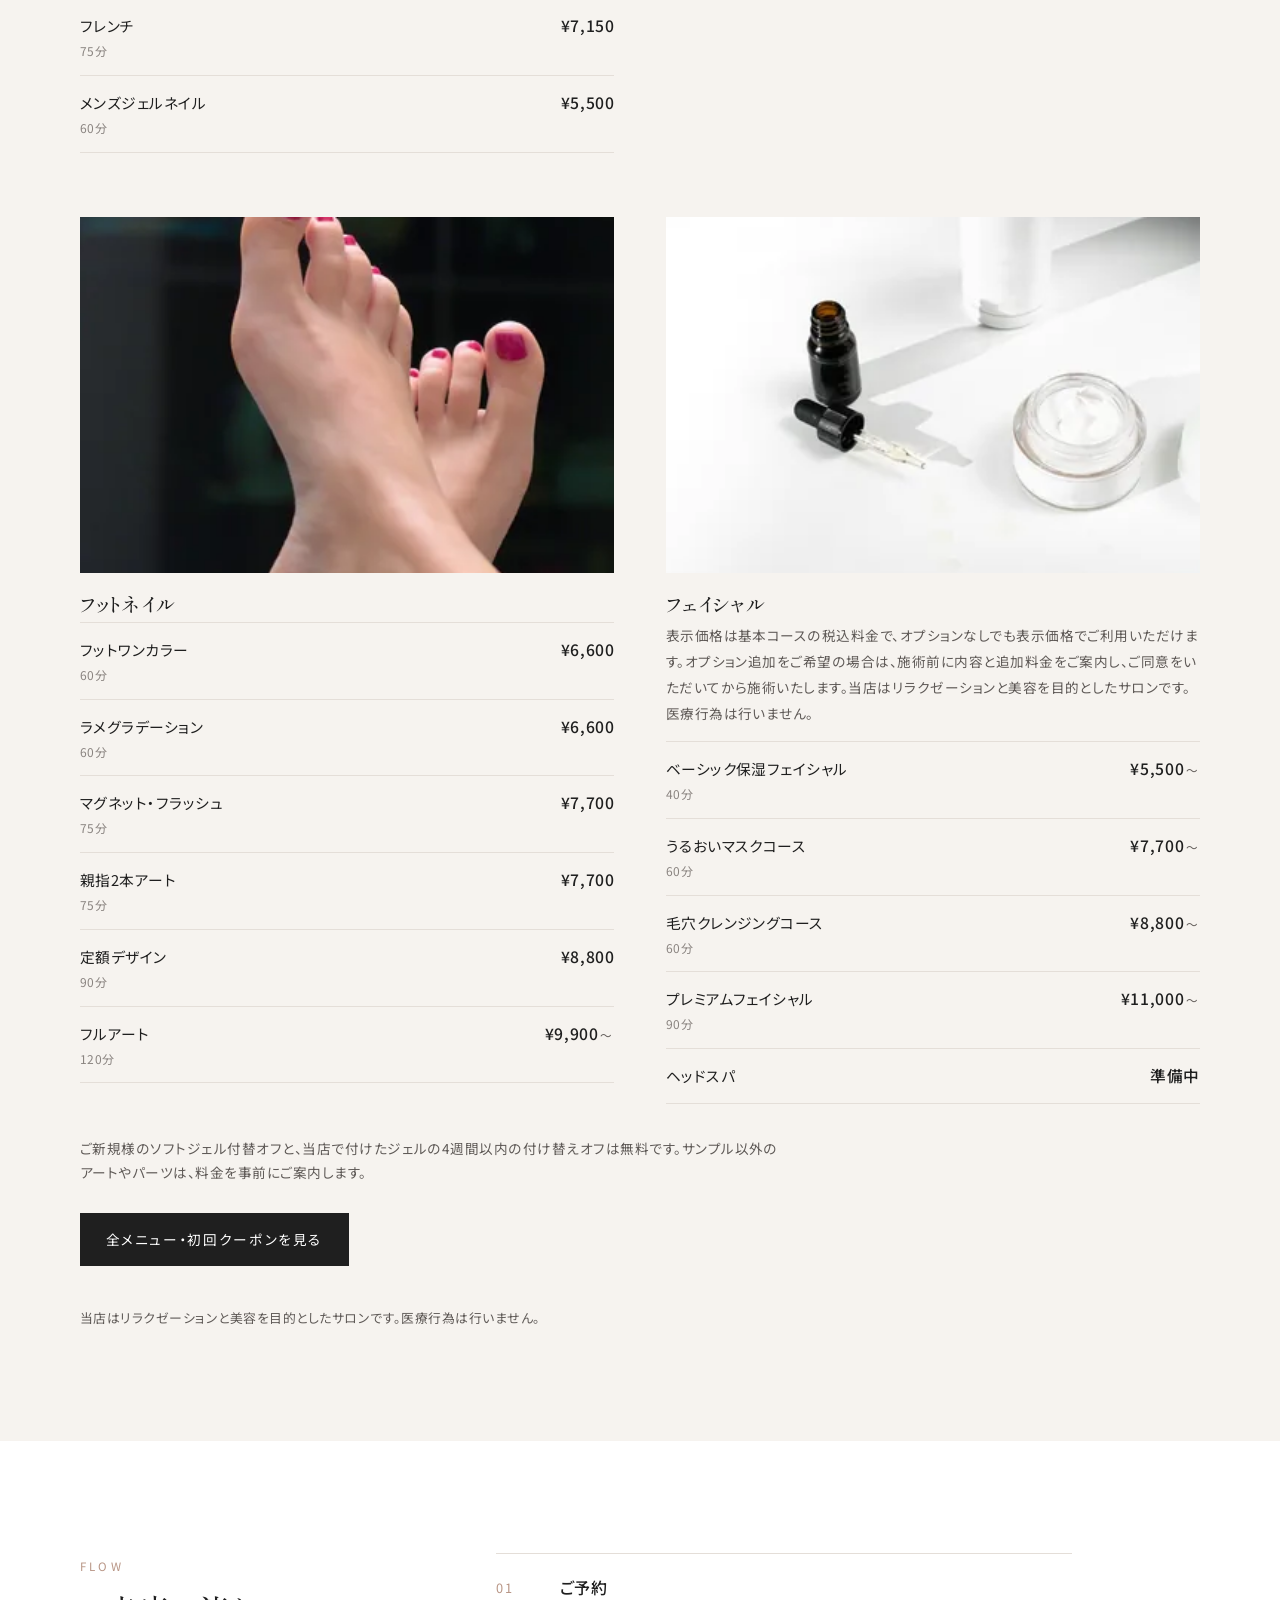
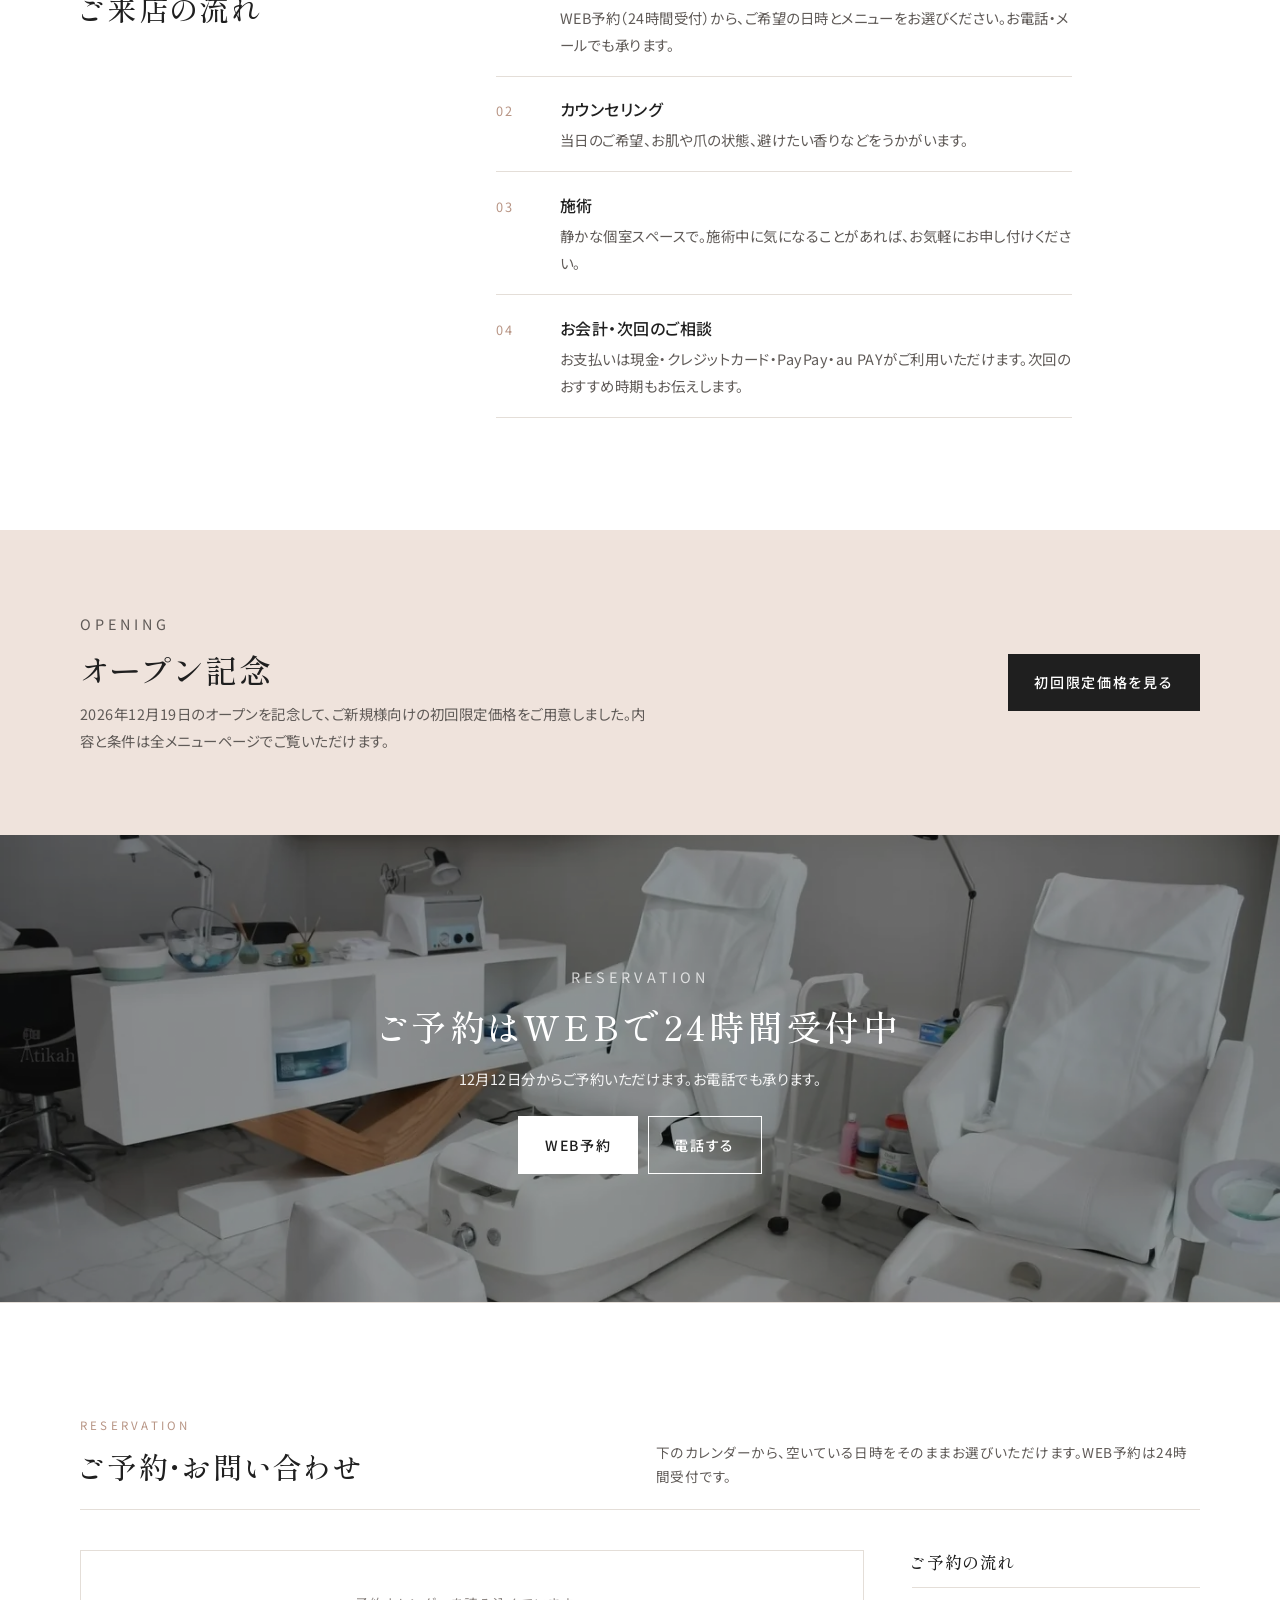
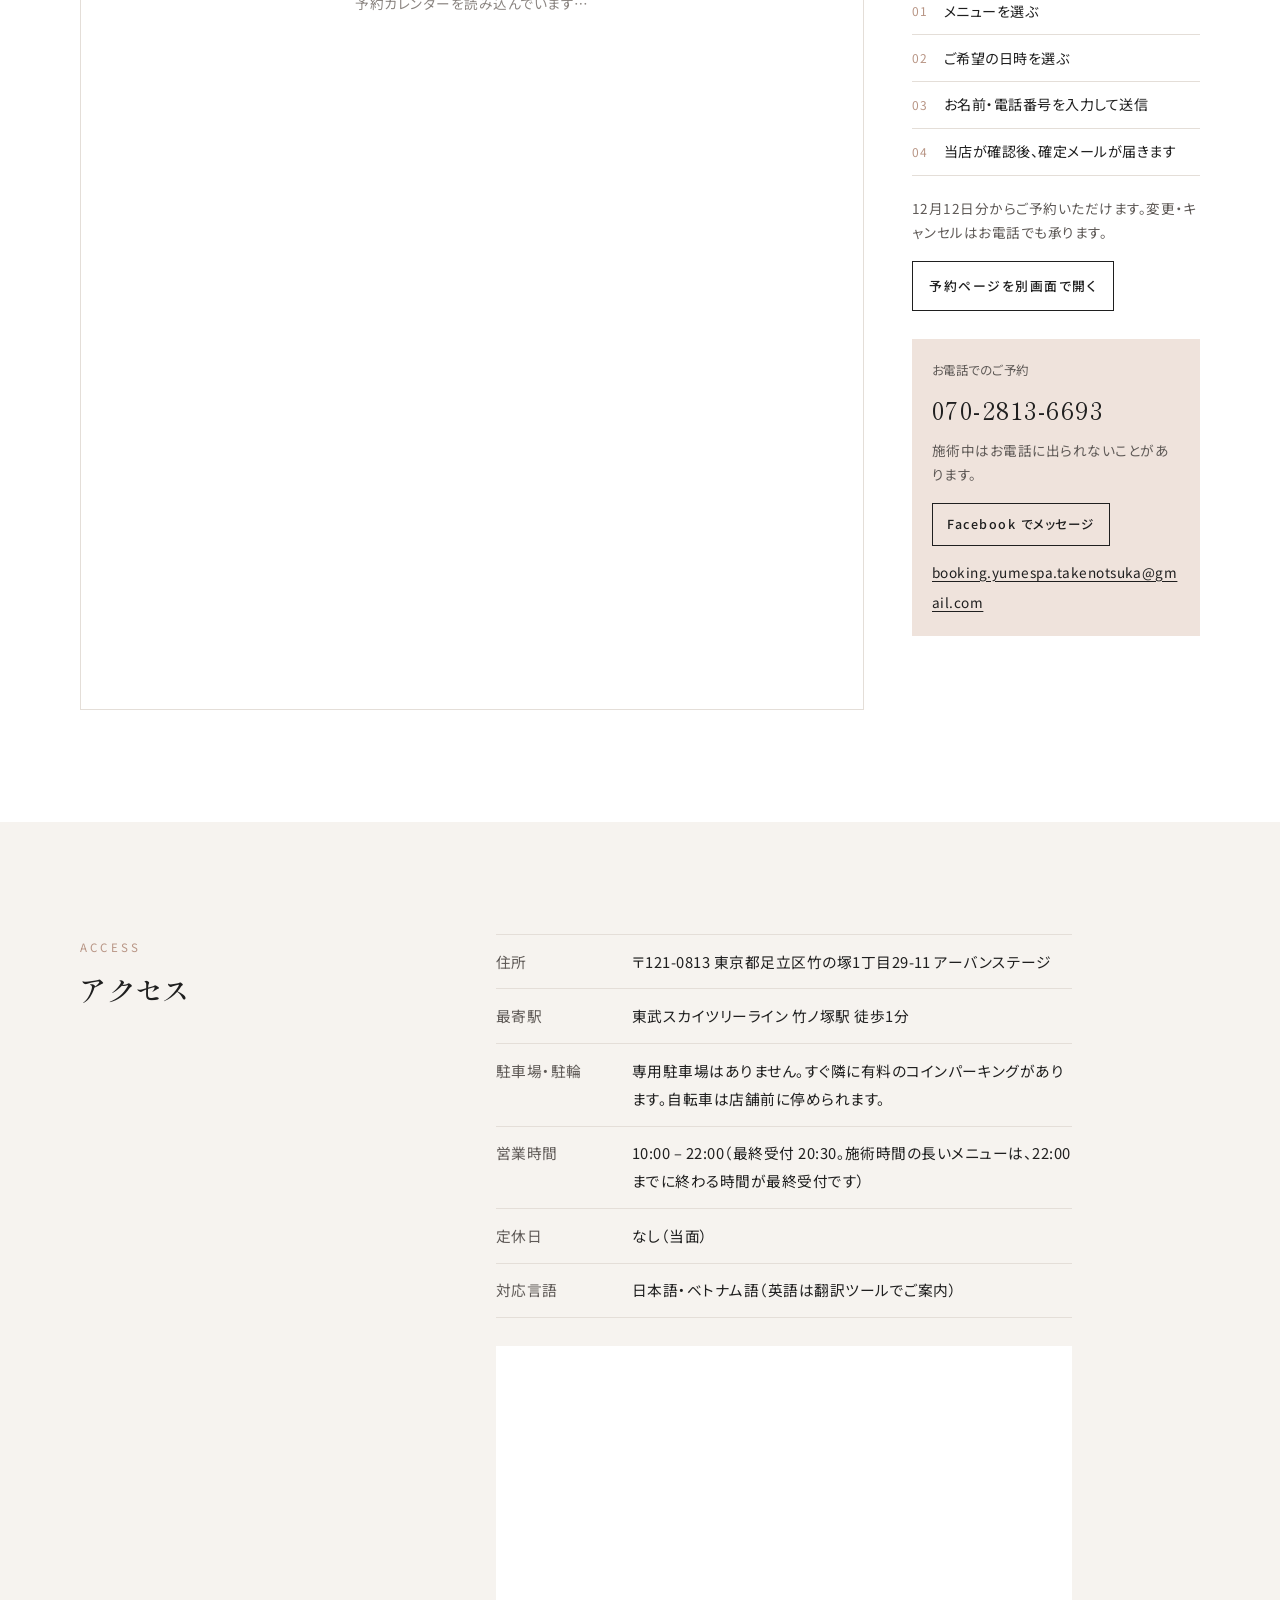
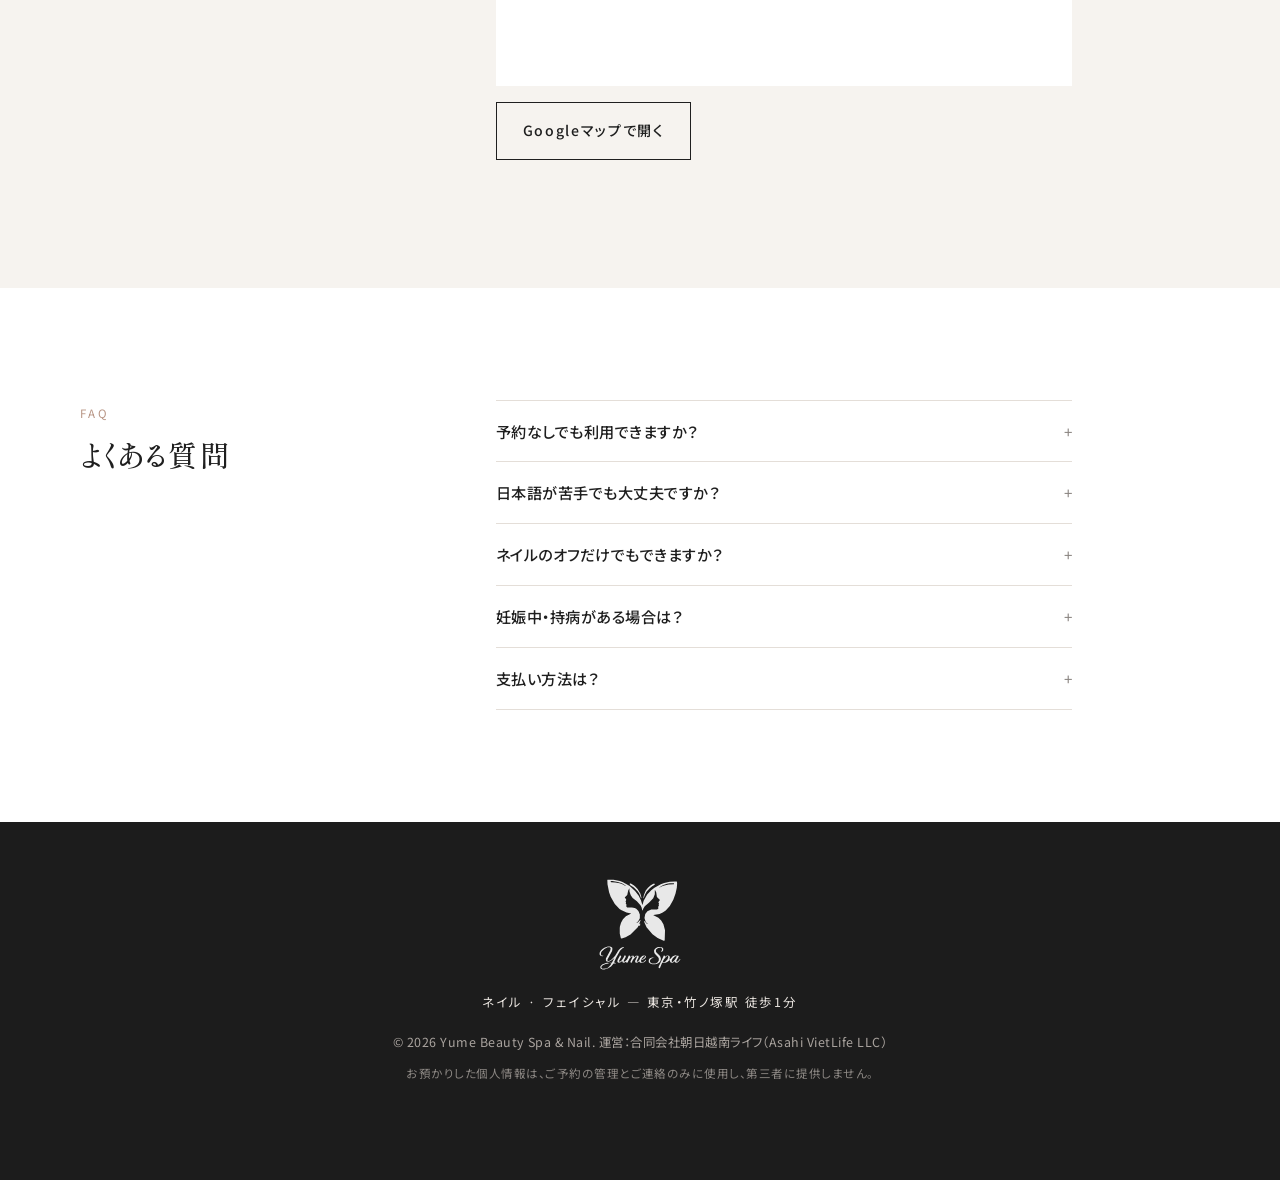
==== commit 2a8994d5: "Dat lich: nhung lich Square ngay trong trang, cac nut WEB yoyaku cuon toi lich, cot ben canh co cac " ====
--- a/index.html
+++ b/index.html
@@ -124,7 +124,7 @@
     <a href="#access" data-i18n="nav.access">アクセス</a>
     <a href="#faq" data-i18n="nav.faq">よくある質問</a>
   </nav>
-  <a class="btn btn-dark nav-book" href="https://book.squareup.com/appointments/69awg5w0exe62m/location/LK15VJNH9TBDG/services" target="_blank" rel="noopener" data-i18n="cta.web">WEB予約</a>
+  <a class="btn btn-dark nav-book" href="#booking" data-i18n="cta.web">WEB予約</a>
   <div class="lang" role="group" aria-label="Language">
     <button type="button" data-lang="ja" data-href="" aria-pressed="true">日本語</button>
     <button type="button" data-lang="en" data-href="en/" aria-pressed="false">English</button>
@@ -143,7 +143,7 @@
       <p class="hero-lead" data-i18n="hero.lead">竹ノ塚駅から徒歩1分。ネイルとフェイシャルケアのサロンです。</p>
       <p class="hero-open" data-i18n="hero.open">12月19日オープン／12月12日分からご予約受付</p>
       <div class="hero-actions">
-        <a class="btn btn-dark" id="cta-line" href="https://book.squareup.com/appointments/69awg5w0exe62m/location/LK15VJNH9TBDG/services" target="_blank" rel="noopener" data-i18n="cta.web">WEB予約</a>
+        <a class="btn btn-dark" id="cta-line" href="#booking" data-i18n="cta.web">WEB予約</a>
         <a class="btn btn-line-dark" href="https://www.google.com/maps?cid=10276560440520517902" target="_blank" rel="noopener" data-i18n="cta.map">Googleマップ</a>
         <a class="btn btn-line-dark" href="tel:+817028136693" data-i18n="cta.tel">電話する</a>
       </div>
@@ -291,7 +291,45 @@
       <p class="eyebrow" aria-hidden="true">Reservation</p>
       <h2 id="cta-title" data-i18n="cta.title">ご予約はWEBで24時間受付中</h2>
       <p data-i18n="cta.sub">12月12日分からご予約いただけます。お電話でも承ります。</p>
-      <div class="cta-actions"><a class="btn btn-white" href="https://book.squareup.com/appointments/69awg5w0exe62m/location/LK15VJNH9TBDG/services" target="_blank" rel="noopener" data-i18n="cta.web">WEB予約</a><a class="btn btn-line-white" href="tel:+817028136693" data-i18n="cta.tel">電話する</a></div>
+      <div class="cta-actions"><a class="btn btn-white" href="#booking" data-i18n="cta.web">WEB予約</a><a class="btn btn-line-white" href="tel:+817028136693" data-i18n="cta.tel">電話する</a></div>
+    </div>
+  </section>
+  <!-- Đặt lịch: lịch Square nhúng ngay trong trang -->
+  <section class="section booking" id="booking" aria-labelledby="booking-title">
+    <div class="wrap">
+      <div class="bk-head">
+        <p class="eyebrow" aria-hidden="true">Reservation</p>
+        <h2 id="booking-title" data-i18n="booking.title">ご予約・お問い合わせ</h2>
+        <p class="note" data-i18n="booking.lead">下のカレンダーから、空いている日時をそのままお選びいただけます。WEB予約は24時間受付です。</p>
+      </div>
+      <div class="bk-grid">
+        <div class="bk-embed" id="bk-embed">
+          <p class="bk-loading" data-i18n="bk.loading">予約カレンダーを読み込んでいます…</p>
+          <script src="https://square.site/appointments/buyer/widget/69awg5w0exe62m/LK15VJNH9TBDG.js"></script>
+          <noscript><a class="btn btn-dark" href="https://book.squareup.com/appointments/69awg5w0exe62m/location/LK15VJNH9TBDG/services">WEB予約</a></noscript>
+        </div>
+        <aside class="bk-side">
+          <h3 data-i18n="bk.steps">ご予約の流れ</h3>
+          <ol class="bk-steps">
+            <li data-i18n="bk.s1">メニューを選ぶ</li>
+            <li data-i18n="bk.s2">ご希望の日時を選ぶ</li>
+            <li data-i18n="bk.s3">お名前・電話番号を入力して送信</li>
+            <li data-i18n="bk.s4">当店が確認後、確定メールが届きます</li>
+          </ol>
+          <p class="note" data-i18n="bk.note">12月12日分からご予約いただけます。変更・キャンセルはお電話でも承ります。</p>
+          <p><a class="btn btn-line-dark bk-open" href="https://book.squareup.com/appointments/69awg5w0exe62m/location/LK15VJNH9TBDG/services" target="_blank" rel="noopener" data-i18n="bk.open">予約ページを別画面で開く</a></p>
+          <div class="bk-contact">
+            <p class="bk-label" data-i18n="bk.tel">お電話でのご予約</p>
+            <a class="bk-tel" href="tel:+817028136693">070-2813-6693</a>
+            <p class="note" data-i18n="bk.telnote">施術中はお電話に出られないことがあります。</p>
+            <ul class="contacts">
+              <li><a class="btn btn-line" id="line-link" href="#" rel="noopener" target="_blank" data-i18n="booking.line">LINEで予約する</a></li>
+              <li><a class="btn btn-ghost-dark" id="fb-link" href="#" rel="noopener" target="_blank" data-i18n="booking.fb">Facebook でメッセージ</a></li>
+              <li><a class="link" href="mailto:booking.yumespa.takenotsuka@gmail.com">booking.yumespa.takenotsuka@gmail.com</a></li>
+            </ul>
+          </div>
+        </aside>
+      </div>
     </div>
   </section>
   <section class="section access" id="access" aria-labelledby="access-title">
@@ -317,24 +355,6 @@
     </div>
   </section>
 
-  <section class="section booking" id="booking" aria-labelledby="booking-title">
-    <div class="wrap two">
-      <div class="col-title">
-        <p class="eyebrow" aria-hidden="true">Reservation</p>
-        <h2 id="booking-title" data-i18n="booking.title">ご予約・お問い合わせ</h2>
-      </div>
-      <div class="col-body">
-        <p data-i18n="booking.lead">WEB予約は24時間受け付けています（12月12日分から）。お電話・メールでもお気軽にどうぞ。施術中はお電話に出られないことがあります。</p>
-        <ul class="contacts">
-          <li><a class="btn btn-gold" href="https://book.squareup.com/appointments/69awg5w0exe62m/location/LK15VJNH9TBDG/services" target="_blank" rel="noopener" data-i18n="booking.web">WEB予約（24時間受付）</a></li>
-          <li><a class="btn btn-line" id="line-link" href="#" rel="noopener" target="_blank" data-i18n="booking.line">LINEで予約する</a></li>
-          <li><a class="btn btn-ghost-dark" href="tel:+817028136693" data-i18n="booking.tel">電話 070-2813-6693</a></li>
-          <li><a class="btn btn-ghost-dark" id="fb-link" href="#" rel="noopener" target="_blank" data-i18n="booking.fb">Facebook でメッセージ</a></li>
-          <li><a class="link" href="mailto:booking.yumespa.takenotsuka@gmail.com">booking.yumespa.takenotsuka@gmail.com</a></li>
-        </ul>
-      </div>
-    </div>
-  </section>
 
   <section class="section faq" id="faq" aria-labelledby="faq-title">
     <div class="wrap two">
@@ -356,7 +376,7 @@
 
 <!-- Thanh nút cố định dưới màn hình điện thoại -->
 <nav class="quickbar" aria-label="Quick links">
-  <a class="qb-book" href="https://book.squareup.com/appointments/69awg5w0exe62m/location/LK15VJNH9TBDG/services" target="_blank" rel="noopener" data-i18n="cta.web">WEB予約</a>
+  <a class="qb-book" href="#booking" data-i18n="cta.web">WEB予約</a>
   <a href="https://www.google.com/maps?cid=10276560440520517902" target="_blank" rel="noopener" data-i18n="qb.map">地図</a>
   <a href="tel:+817028136693" data-i18n="qb.tel">電話</a>
 </nav>
--- a/assets/css/style.css
+++ b/assets/css/style.css
@@ -320,3 +320,32 @@
 
 /* concept: bỏ khoảng ảnh nhỏ đã thay bằng thẻ dịch vụ */
 .space-band { margin-top: 0; }
+
+/* ---------- đặt lịch: lịch Square nhúng (29/11) ---------- */
+.booking { background: var(--paper); border-top: 1px solid var(--line); scroll-margin-top: 4rem; }
+.bk-head { display: flex; flex-wrap: wrap; align-items: end; justify-content: space-between; gap: .4rem 2rem; margin-bottom: clamp(1.5rem, 4vw, 2.5rem); padding-bottom: 1.25rem; border-bottom: 1px solid var(--line); }
+.bk-head .eyebrow { flex-basis: 100%; margin-bottom: -.2rem; }
+.bk-head h2 { font-size: clamp(1.45rem, 2.4vw, 1.85rem); }
+.bk-grid { display: grid; grid-template-columns: minmax(0, 1fr) 18rem; gap: clamp(1.5rem, 4vw, 3rem); align-items: start; }
+.bk-embed { height: 760px; border: 1px solid var(--line); background: #fff; }
+.bk-embed iframe { display: block; }
+.bk-side h3 { font-size: 1.05rem; margin-bottom: .8rem; }
+.bk-steps { list-style: none; counter-reset: bk; margin: 0 0 1.25rem; padding: 0; }
+.bk-steps li { counter-increment: bk; display: grid; grid-template-columns: 2rem 1fr; padding: .6rem 0; border-top: 1px solid var(--line); font-size: .88rem; }
+.bk-steps li:last-child { border-bottom: 1px solid var(--line); }
+.bk-steps li::before { content: counter(bk, decimal-leading-zero); color: var(--accent); font-size: .75rem; letter-spacing: .1em; padding-top: .15rem; }
+.bk-side .note { margin-bottom: 1rem; }
+.bk-open { font-size: .8rem; padding: .75rem 1rem; }
+.bk-contact { margin-top: 1.75rem; padding: 1.25rem; background: var(--blush); }
+.bk-label { font-size: .78rem; color: var(--ink-soft); margin: 0 0 .2rem; }
+.bk-tel { display: block; font-family: var(--mincho); font-size: 1.55rem; letter-spacing: .06em; text-decoration: none; margin-bottom: .3rem; }
+.bk-contact .contacts { margin-top: .75rem; }
+.bk-contact .contacts .btn { padding: .55rem .9rem; font-size: .78rem; }
+@media (max-width: 860px) {
+  .bk-grid { grid-template-columns: minmax(0, 1fr); }
+  .bk-embed { height: 820px; }
+}
+.bk-embed { position: relative; }
+.bk-embed iframe { position: relative; z-index: 1; }
+.bk-loading { position: absolute; top: 2.5rem; left: 0; right: 0; text-align: center; font-size: .85rem; color: var(--ink-mute); margin: 0; }
+.bk-contact a.link { word-break: break-all; font-size: .85rem; }
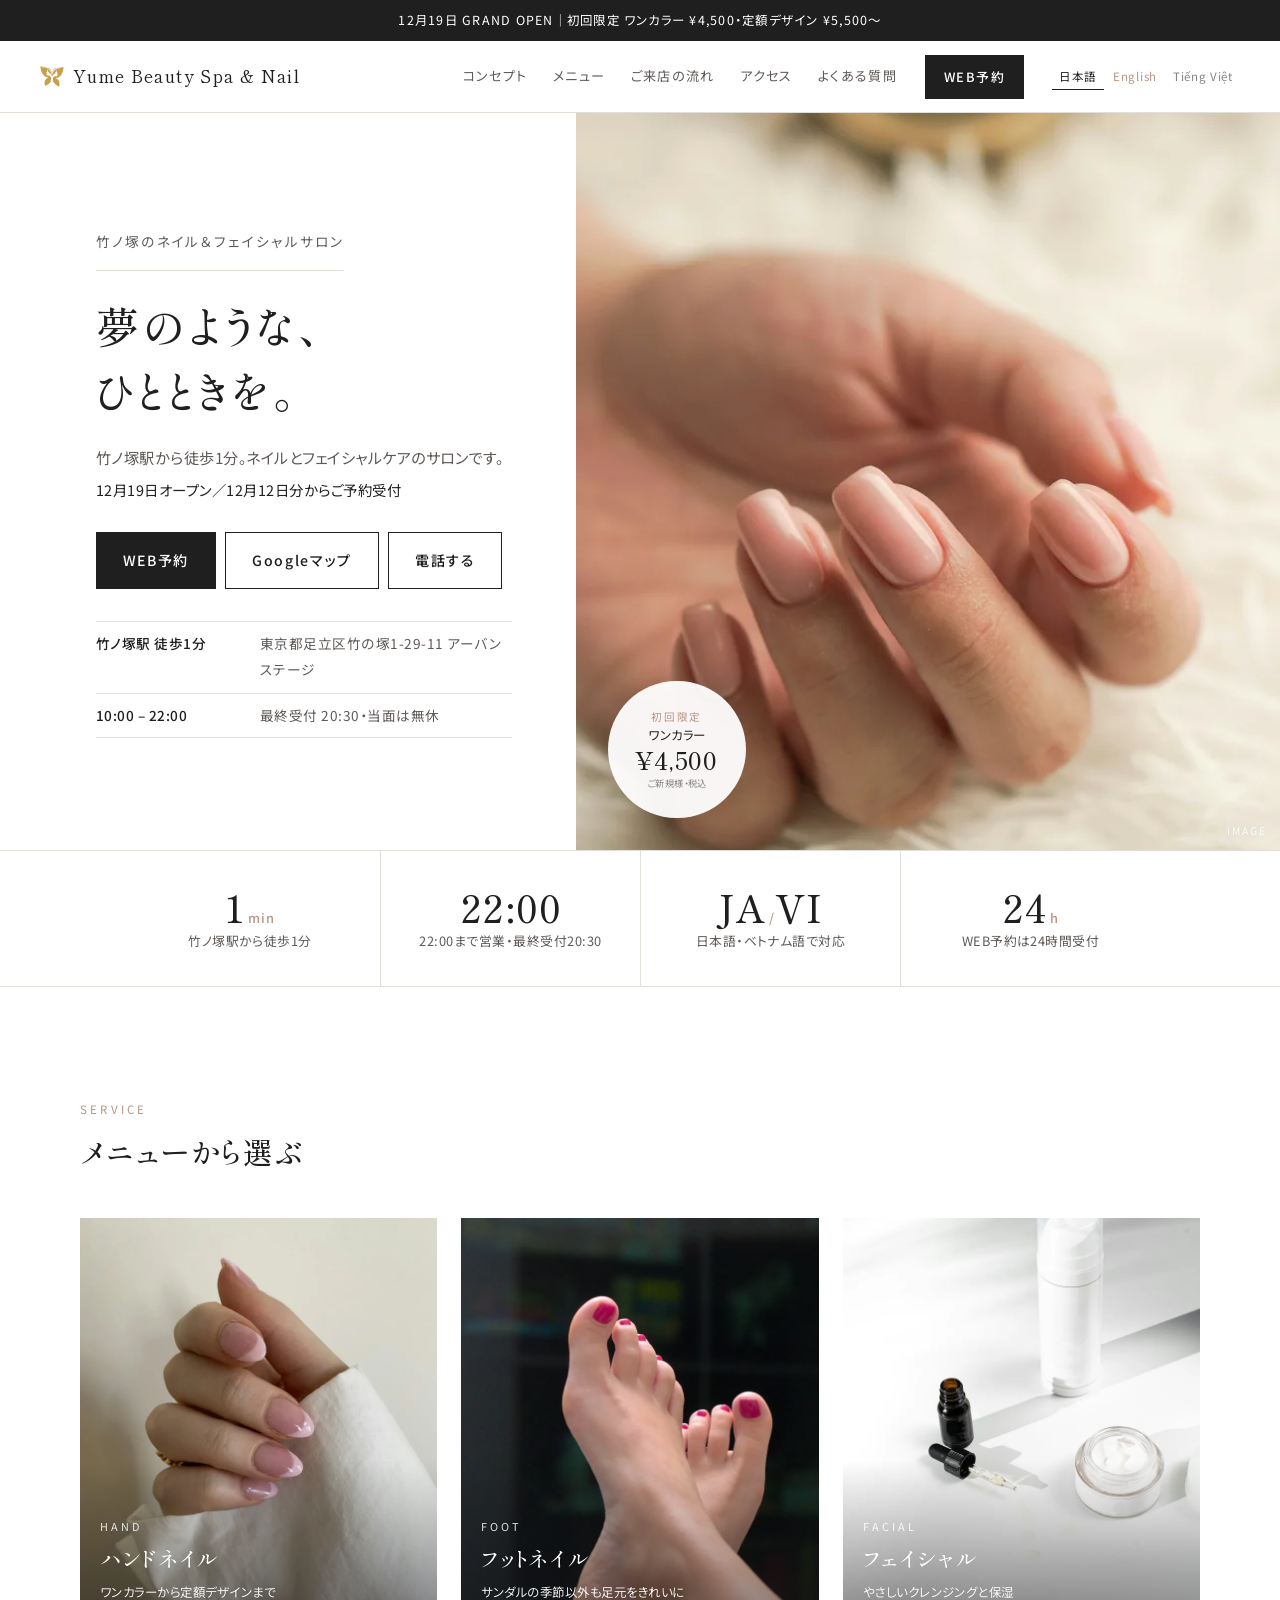
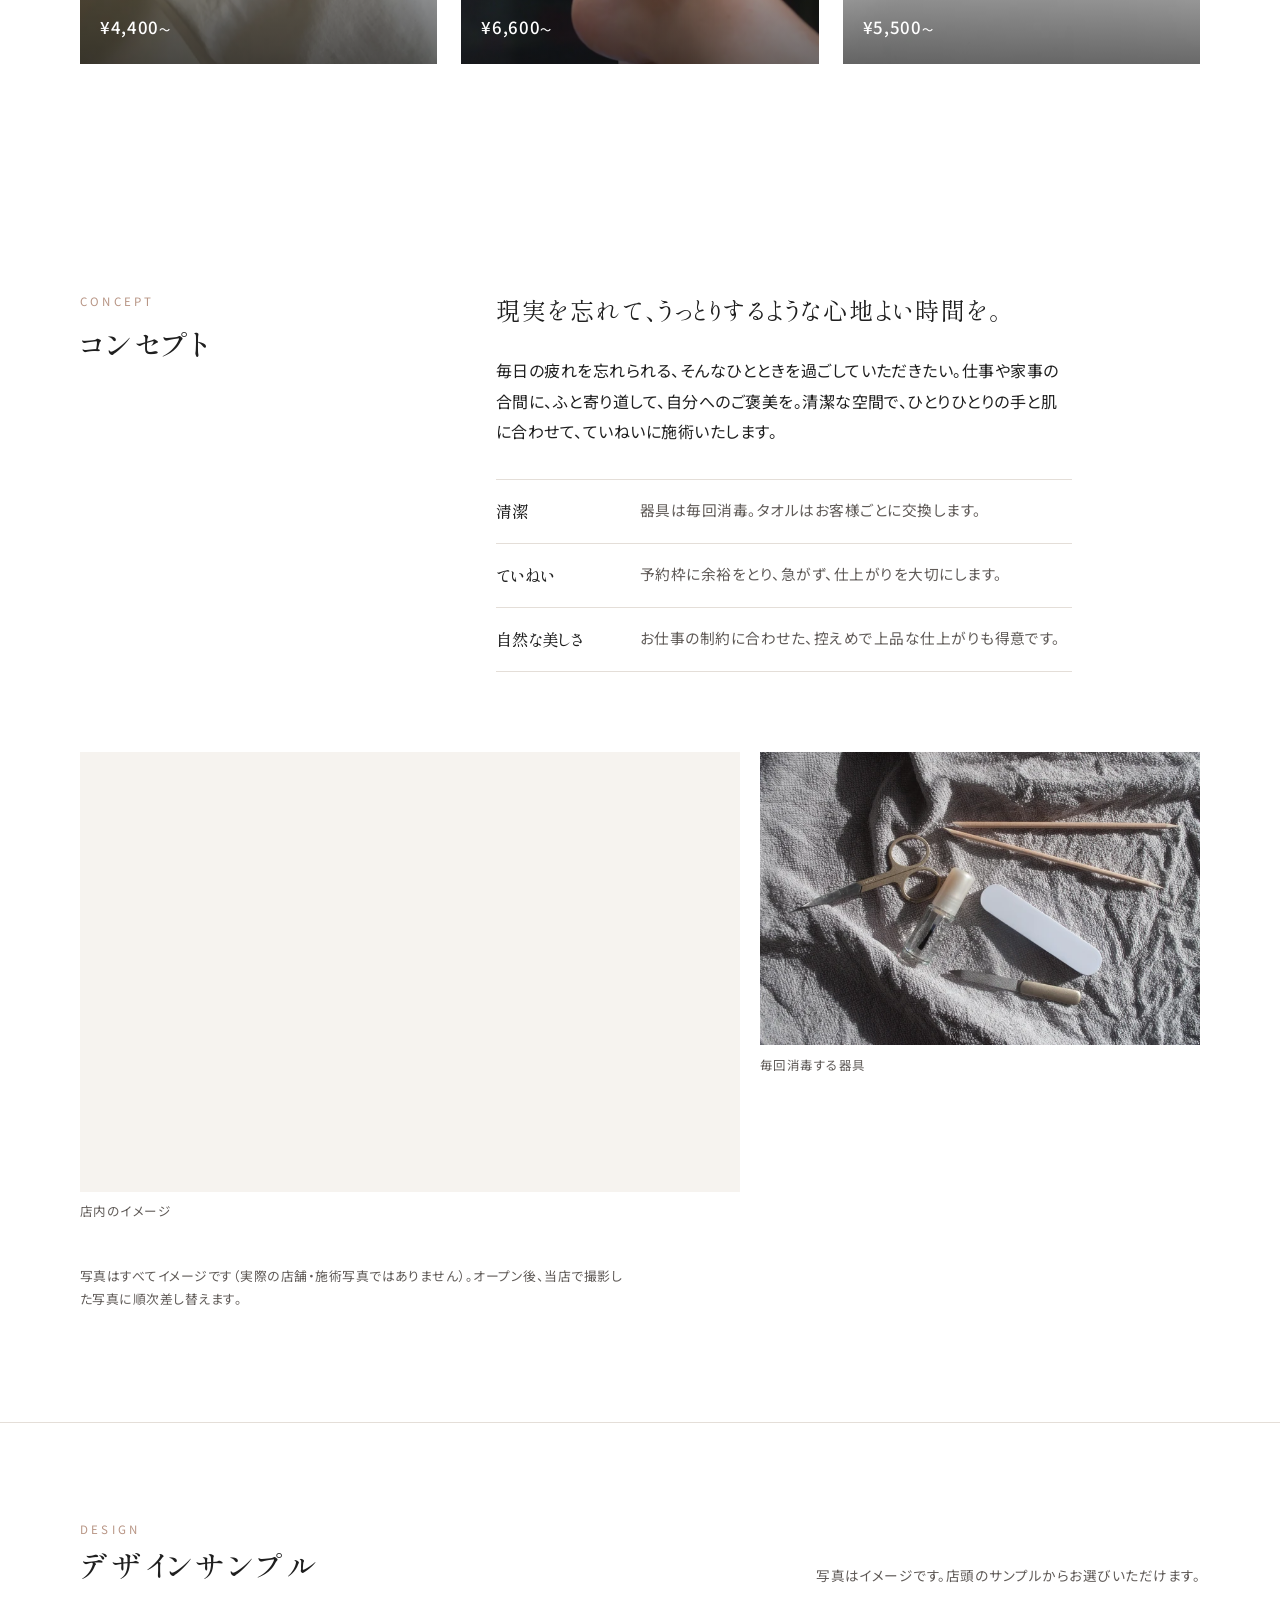
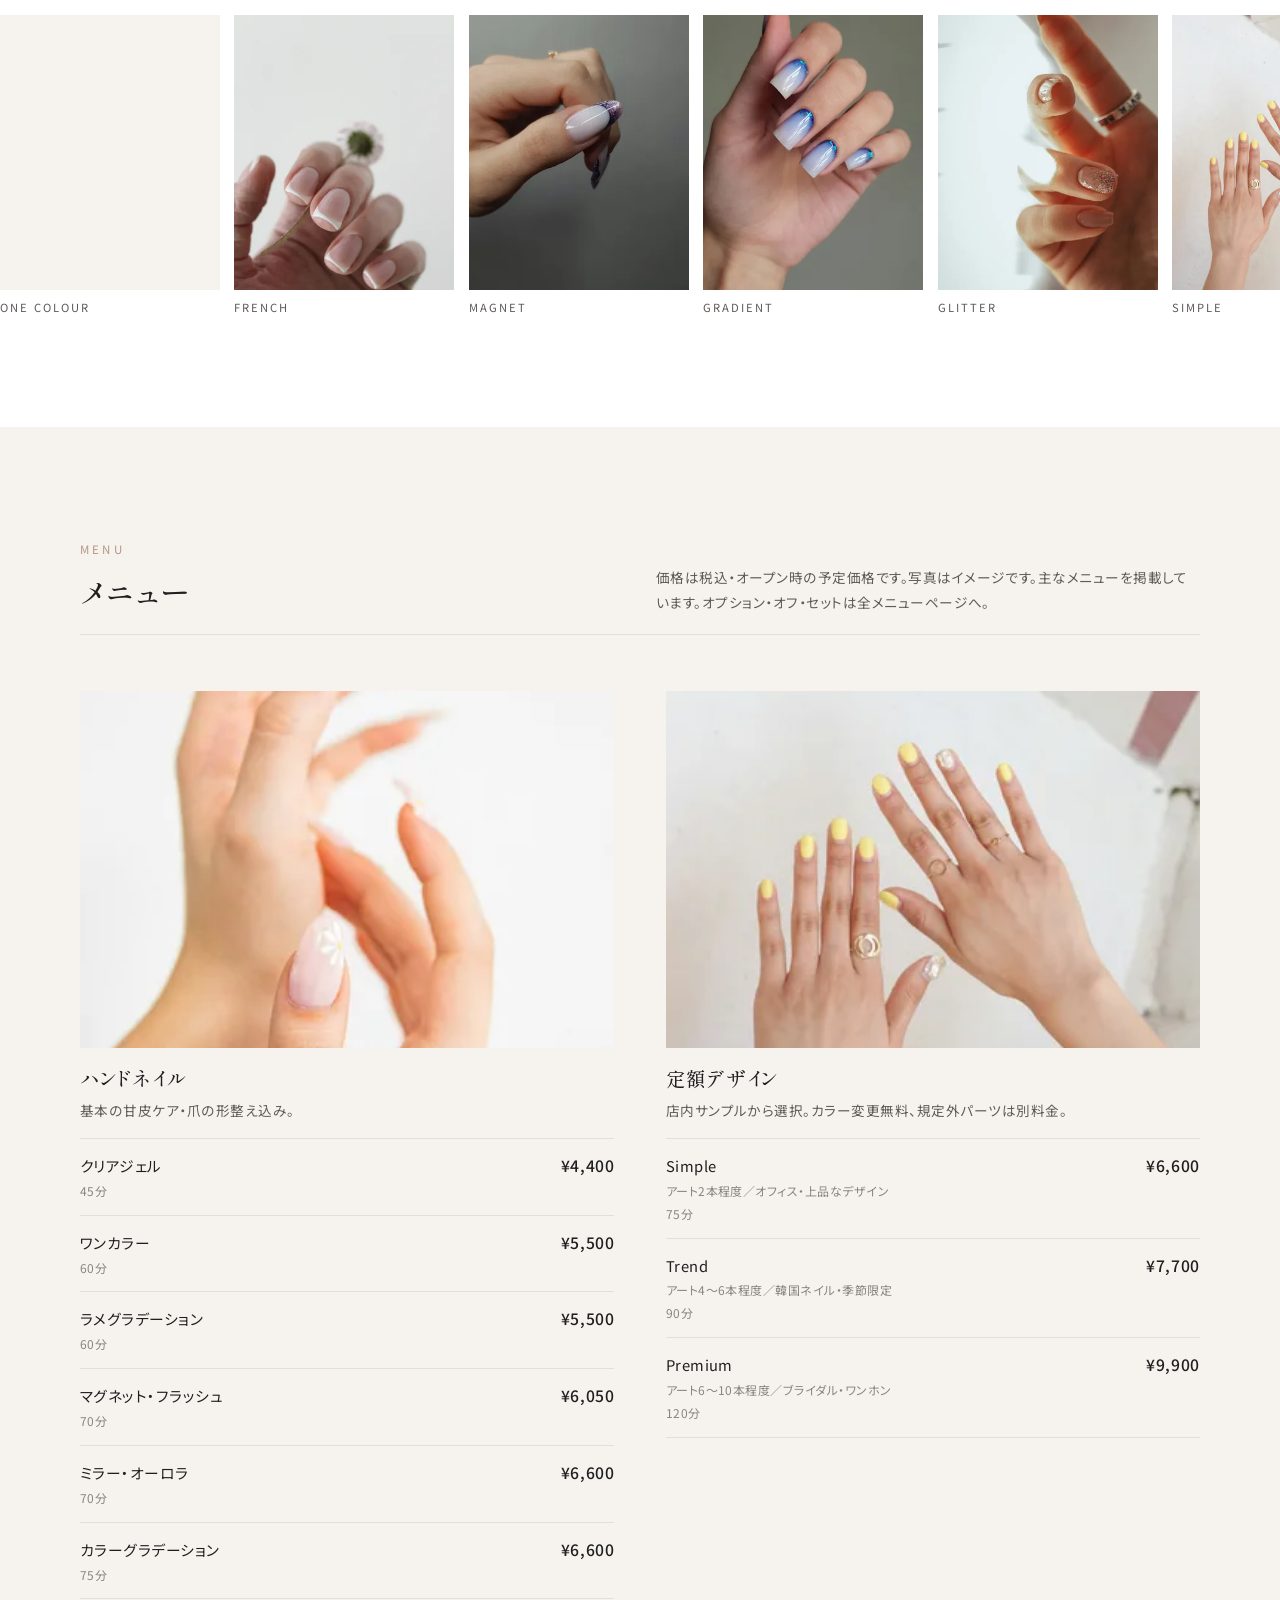
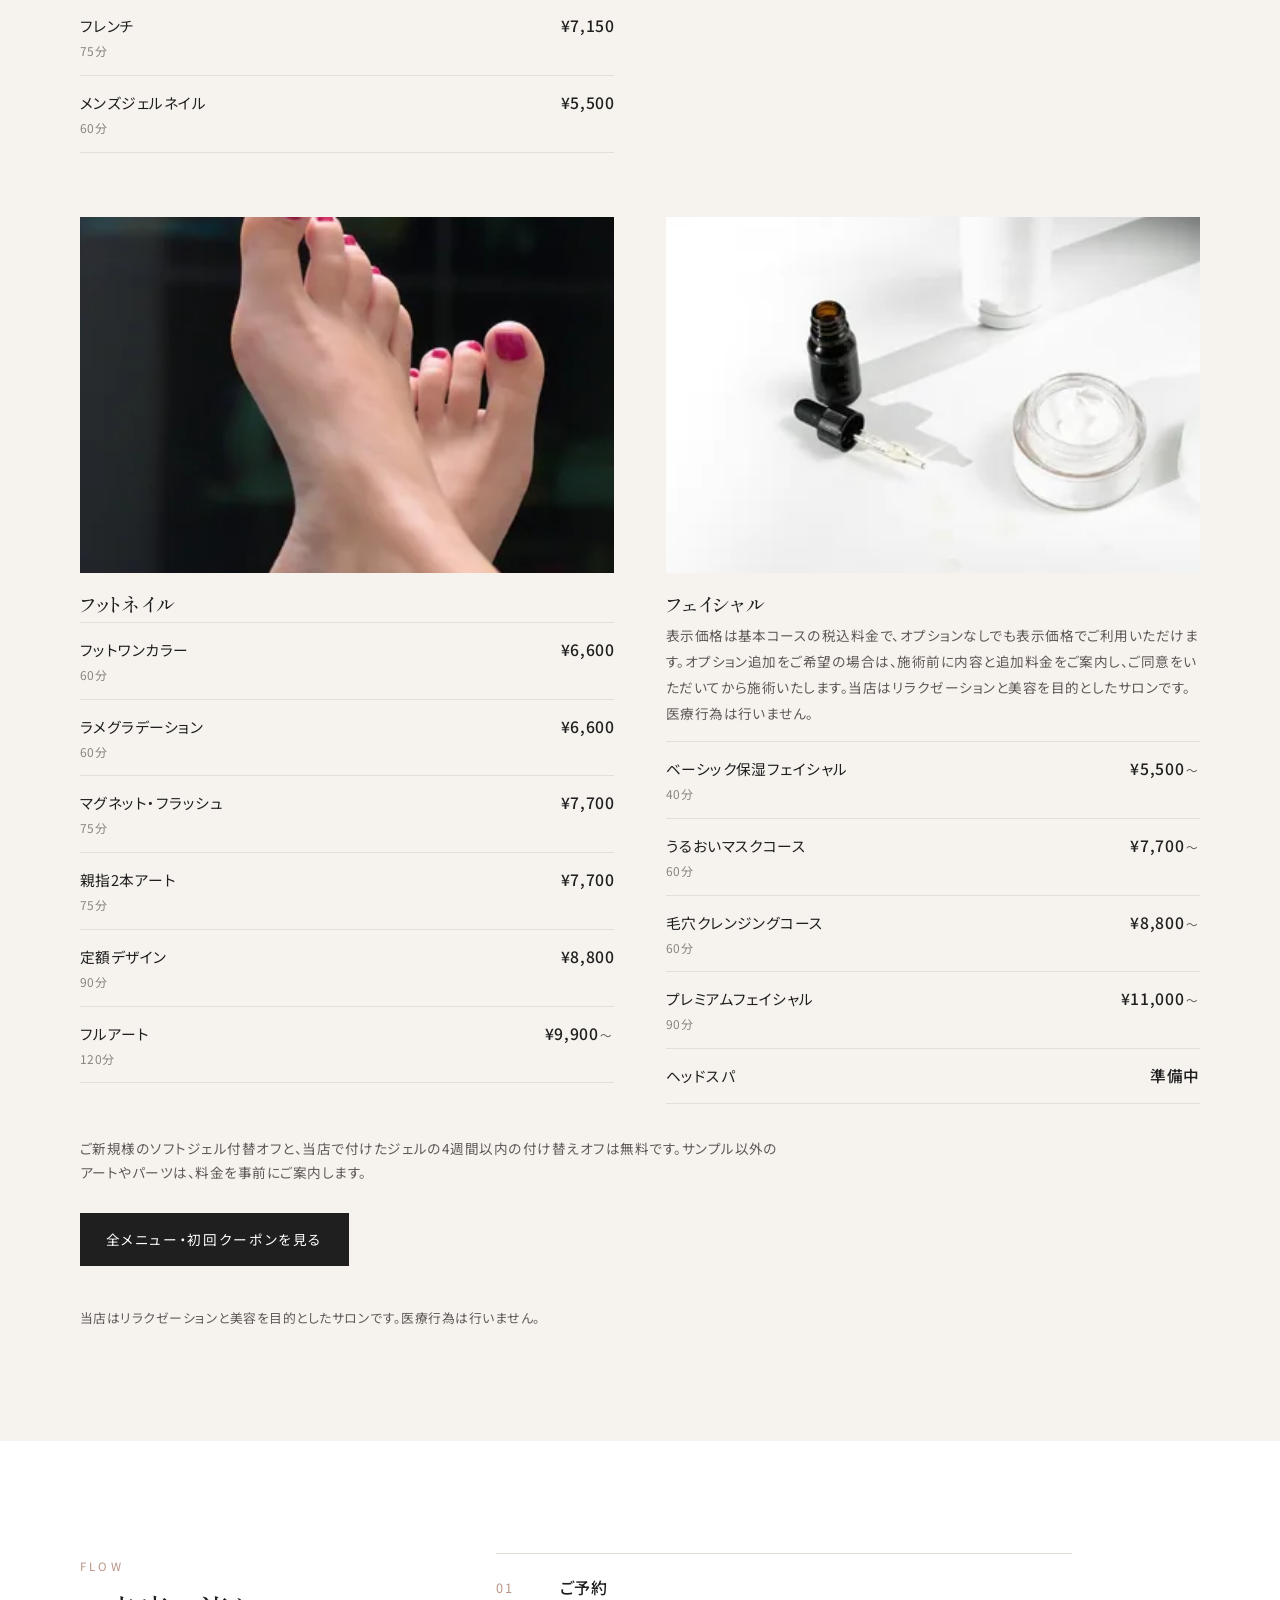
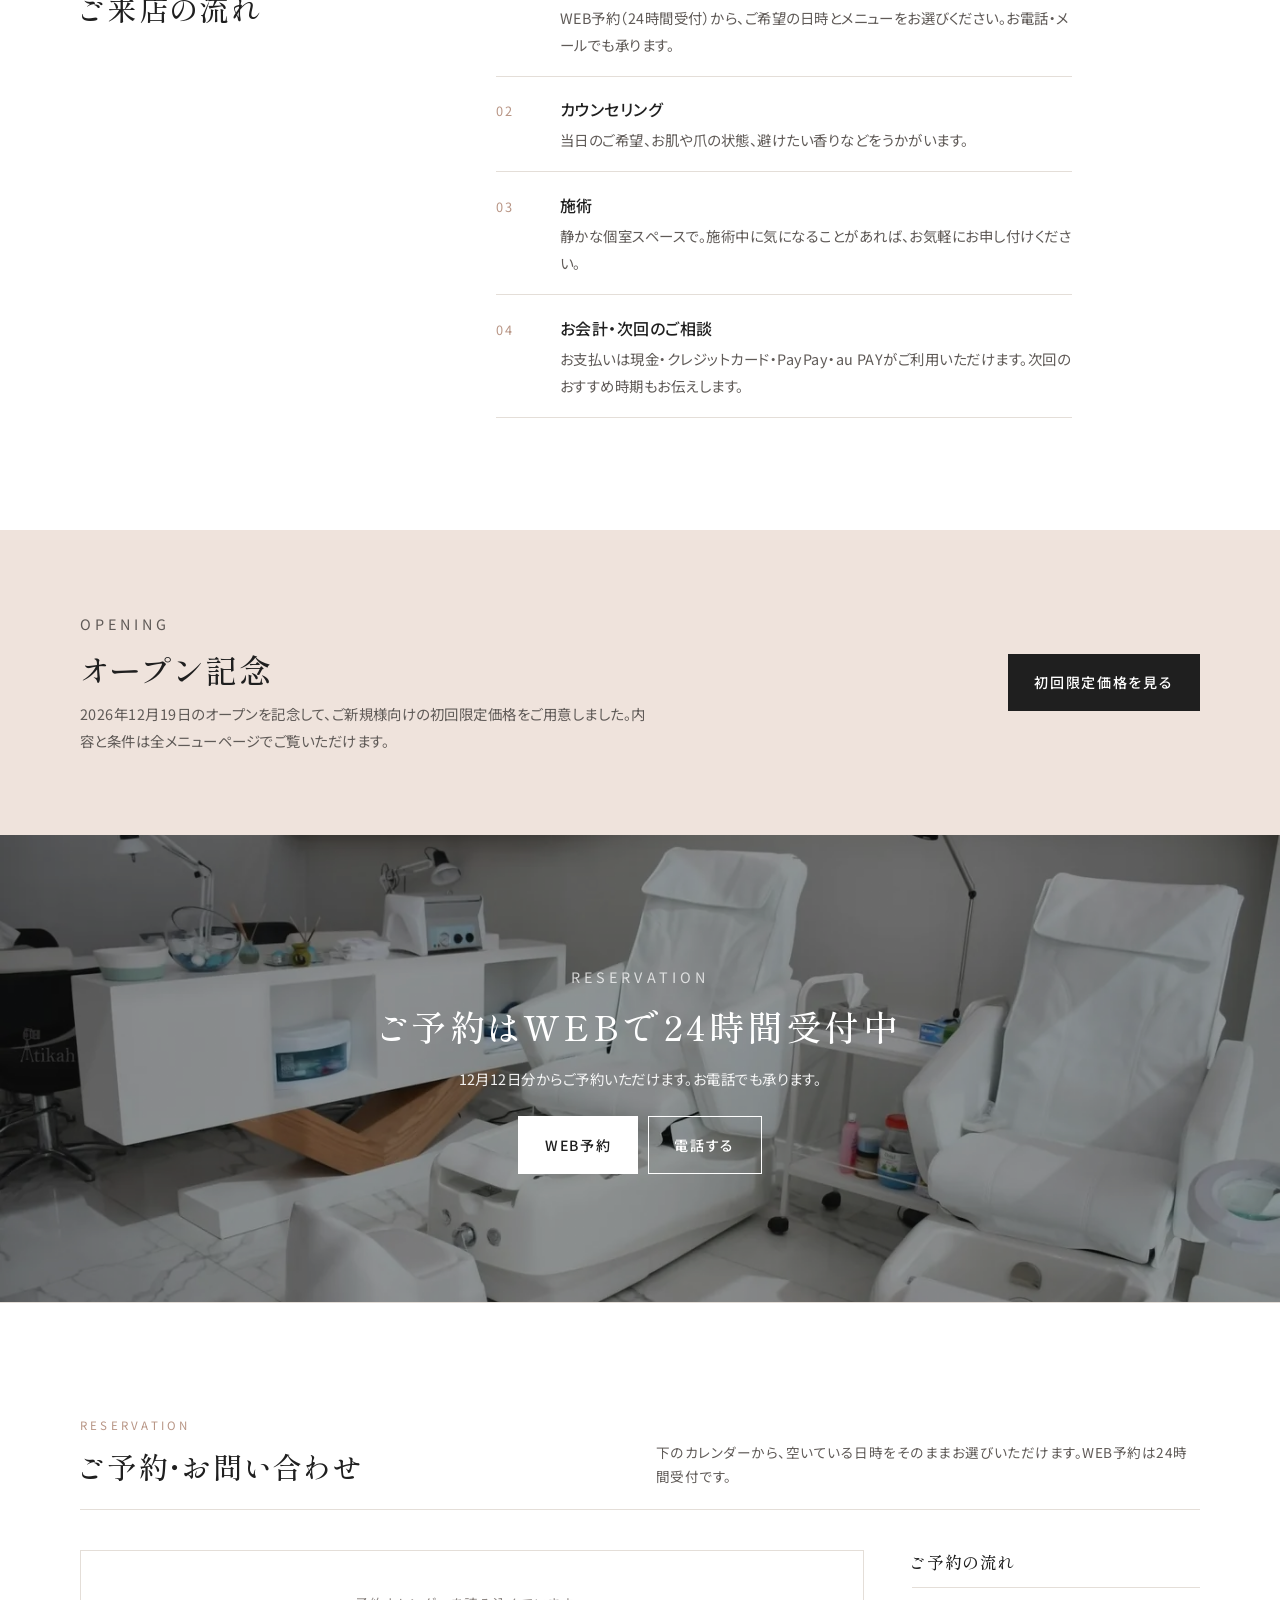
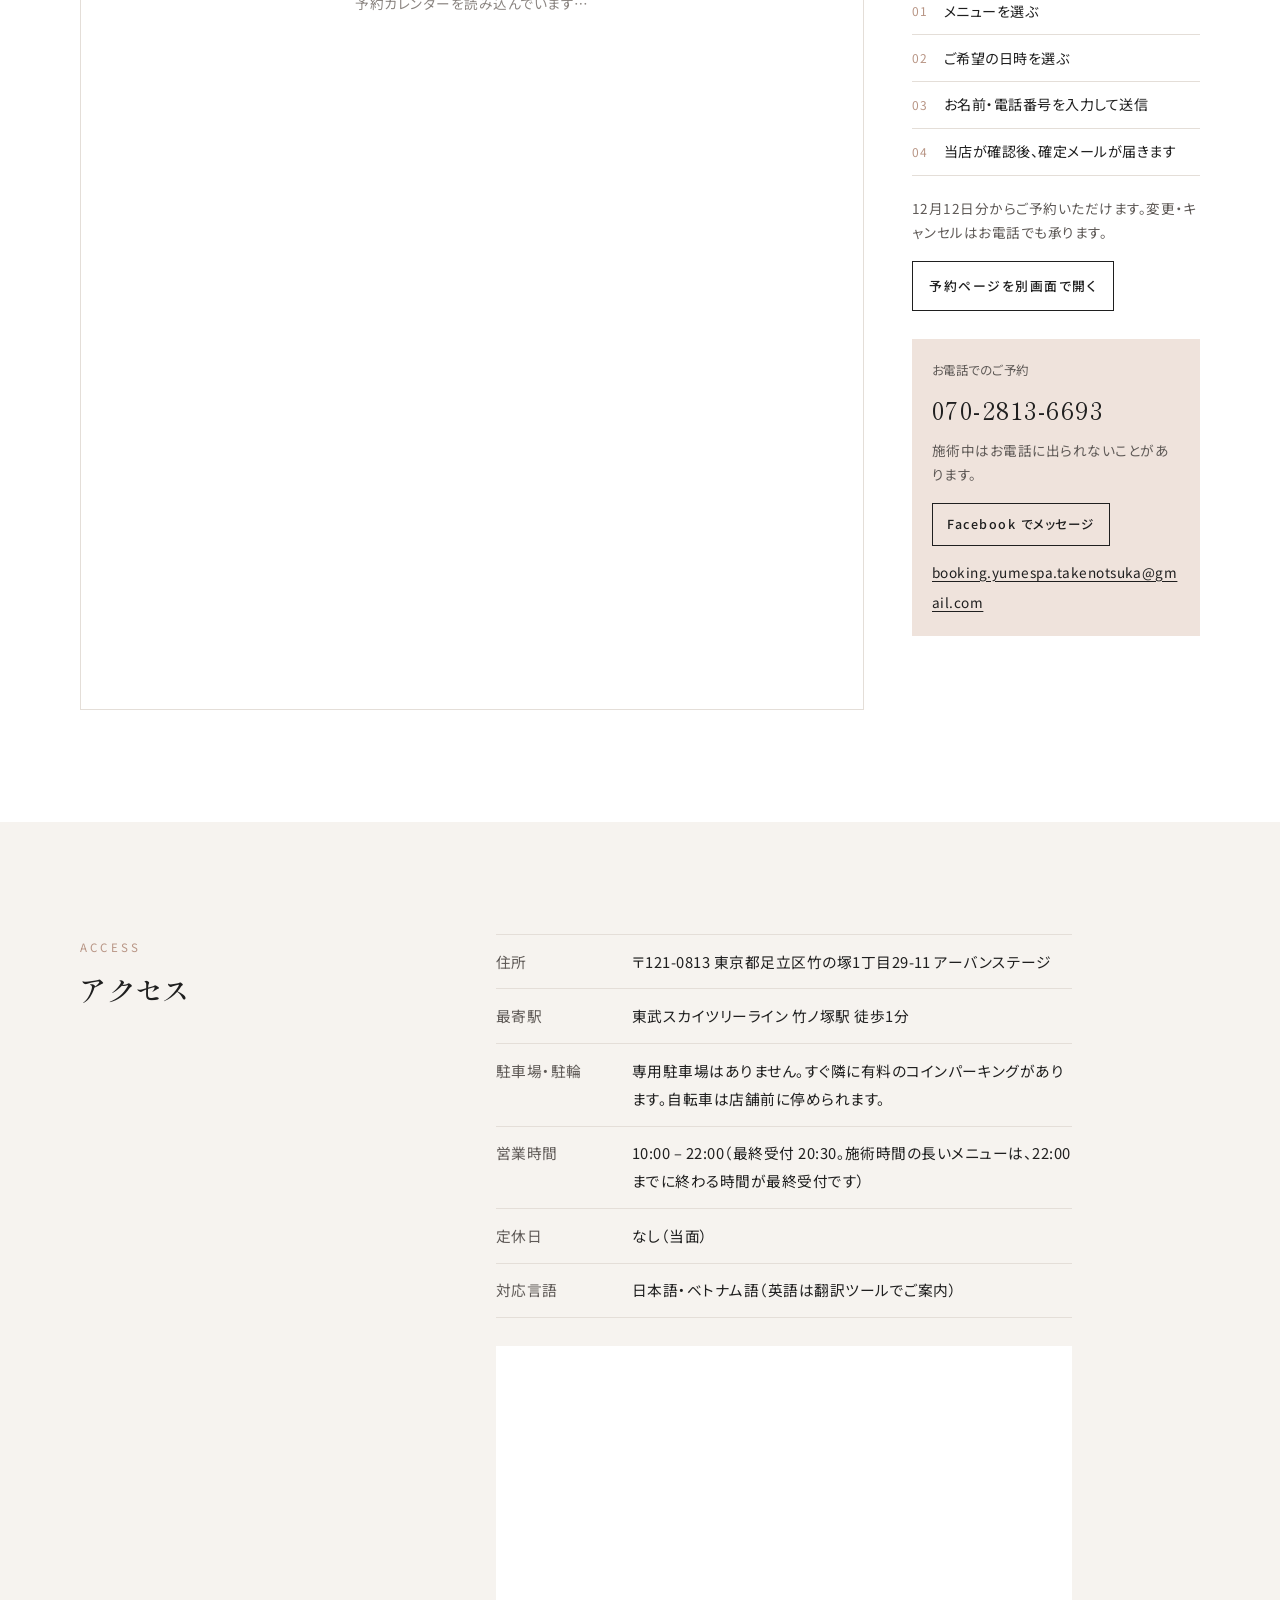
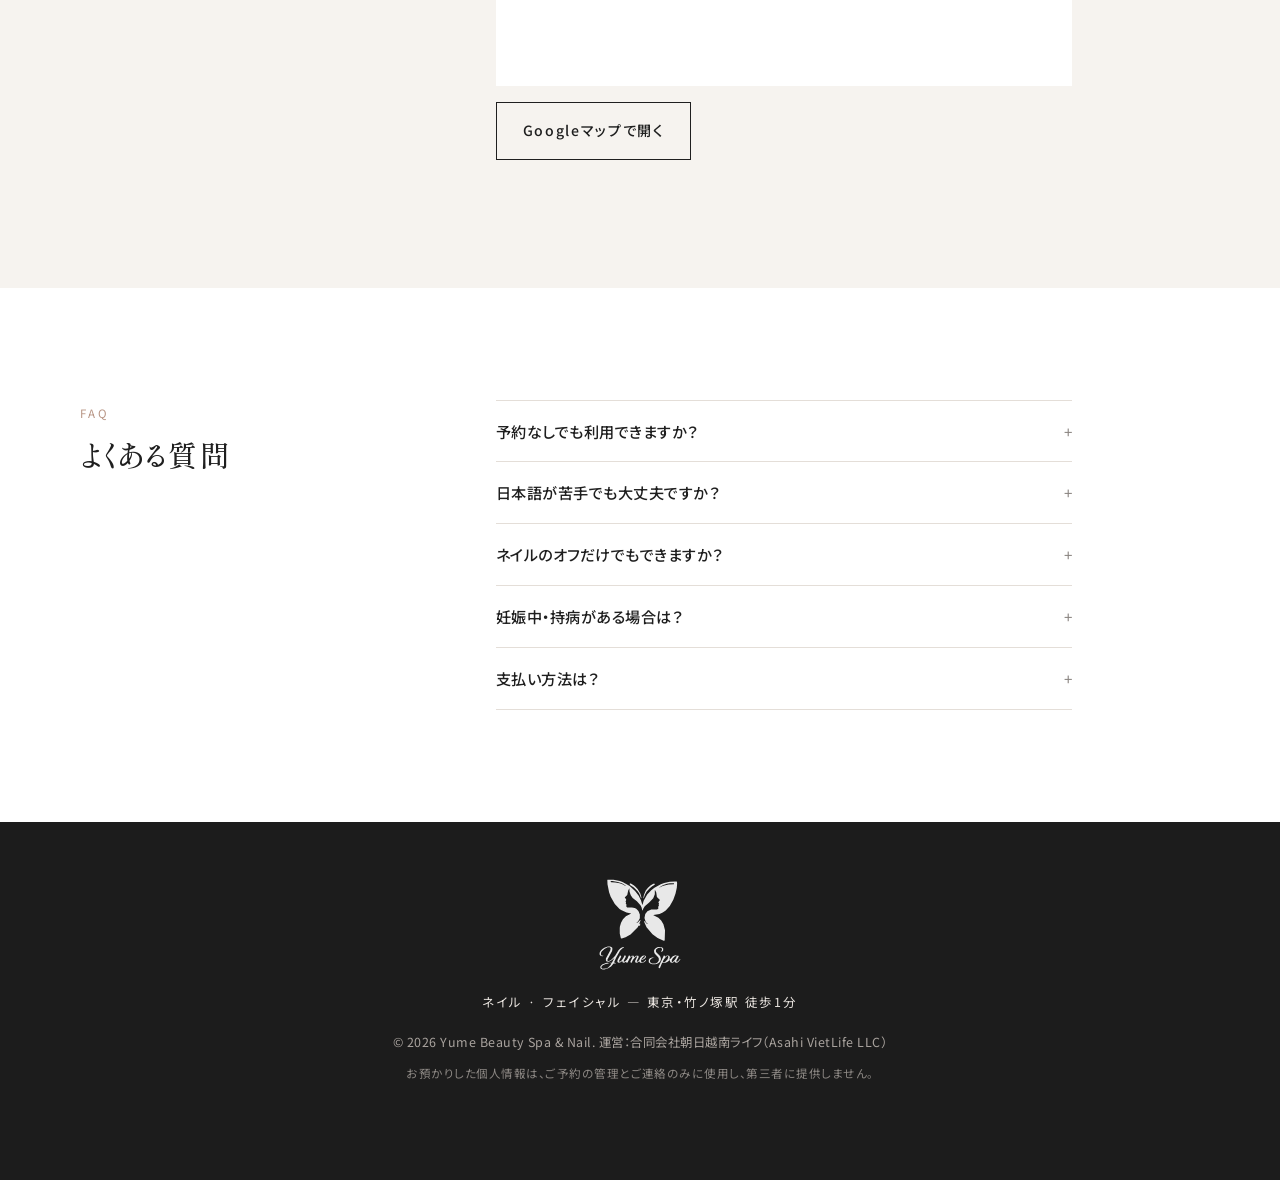
==== commit 04ffdcbb: "LINE lam kenh lien he chinh: nut LINE tu hien khi co link (thay nut dien thoai); sua loi cu phap eff" ====
--- a/index.html
+++ b/index.html
@@ -145,7 +145,8 @@
       <div class="hero-actions">
         <a class="btn btn-dark" id="cta-line" href="#booking" data-i18n="cta.web">WEB予約</a>
         <a class="btn btn-line-dark" href="https://www.google.com/maps?cid=10276560440520517902" target="_blank" rel="noopener" data-i18n="cta.map">Googleマップ</a>
-        <a class="btn btn-line-dark" href="tel:+817028136693" data-i18n="cta.tel">電話する</a>
+        <a class="btn btn-line-dark js-line" href="#" target="_blank" rel="noopener" data-i18n="cta.line" hidden>LINEで相談</a>
+        <a class="btn btn-line-dark js-tel" href="tel:+817028136693" data-i18n="cta.tel">電話する</a>
       </div>
       <dl class="hero-quick">
         <div><dt data-i18n="quick.where">竹ノ塚駅 徒歩1分</dt><dd data-i18n="quick.addr">東京都足立区竹の塚1-29-11 アーバンステージ</dd></div>
@@ -291,7 +292,7 @@
       <p class="eyebrow" aria-hidden="true">Reservation</p>
       <h2 id="cta-title" data-i18n="cta.title">ご予約はWEBで24時間受付中</h2>
       <p data-i18n="cta.sub">12月12日分からご予約いただけます。お電話でも承ります。</p>
-      <div class="cta-actions"><a class="btn btn-white" href="#booking" data-i18n="cta.web">WEB予約</a><a class="btn btn-line-white" href="tel:+817028136693" data-i18n="cta.tel">電話する</a></div>
+      <div class="cta-actions"><a class="btn btn-white" href="#booking" data-i18n="cta.web">WEB予約</a><a class="btn btn-line-white js-line" href="#" target="_blank" rel="noopener" data-i18n="cta.line" hidden>LINEで相談</a><a class="btn btn-line-white js-tel" href="tel:+817028136693" data-i18n="cta.tel">電話する</a></div>
     </div>
   </section>
   <!-- Đặt lịch: lịch Square nhúng ngay trong trang -->
@@ -318,6 +319,11 @@
           </ol>
           <p class="note" data-i18n="bk.note">12月12日分からご予約いただけます。変更・キャンセルはお電話でも承ります。</p>
           <p><a class="btn btn-line-dark bk-open" href="https://book.squareup.com/appointments/69awg5w0exe62m/location/LK15VJNH9TBDG/services" target="_blank" rel="noopener" data-i18n="bk.open">予約ページを別画面で開く</a></p>
+          <div class="bk-linebox js-line-box" hidden>
+            <p class="bk-label" data-i18n="bk.line">LINEでのご予約・ご相談</p>
+            <a class="btn bk-line-btn js-line" href="#" target="_blank" rel="noopener" data-i18n="bk.linebtn" hidden>LINEで友だち追加</a>
+            <p class="note" data-i18n="bk.linenote">デザインのご相談・日時の変更・キャンセルもLINEでどうぞ。</p>
+          </div>
           <div class="bk-contact">
             <p class="bk-label" data-i18n="bk.tel">お電話でのご予約</p>
             <a class="bk-tel" href="tel:+817028136693">070-2813-6693</a>
@@ -378,7 +384,8 @@
 <nav class="quickbar" aria-label="Quick links">
   <a class="qb-book" href="#booking" data-i18n="cta.web">WEB予約</a>
   <a href="https://www.google.com/maps?cid=10276560440520517902" target="_blank" rel="noopener" data-i18n="qb.map">地図</a>
-  <a href="tel:+817028136693" data-i18n="qb.tel">電話</a>
+  <a class="qb-line js-line" href="#" target="_blank" rel="noopener" hidden>LINE</a>
+  <a class="js-tel" href="tel:+817028136693" data-i18n="qb.tel">電話</a>
 </nav>
 
 <footer class="foot">
--- a/assets/css/style.css
+++ b/assets/css/style.css
@@ -349,3 +349,11 @@
 .bk-embed iframe { position: relative; z-index: 1; }
 .bk-loading { position: absolute; top: 2.5rem; left: 0; right: 0; text-align: center; font-size: .85rem; color: var(--ink-mute); margin: 0; }
 .bk-contact a.link { word-break: break-all; font-size: .85rem; }
+
+/* ---------- LINE là kênh liên hệ chính (29/11) ---------- */
+.bk-linebox { margin-top: 1.75rem; padding: 1.25rem; border: 1px solid #06C755; }
+.bk-line-btn { display: block; text-align: center; background: #06C755; border-color: #06C755; color: #fff; margin: .4rem 0 .6rem; }
+.bk-line-btn:hover { background: #05b04b; }
+@media (max-width: 760px) { .quickbar .qb-line { background: #06C755; border-color: #06C755; color: #fff; } }
+
+[hidden] { display: none !important; }
